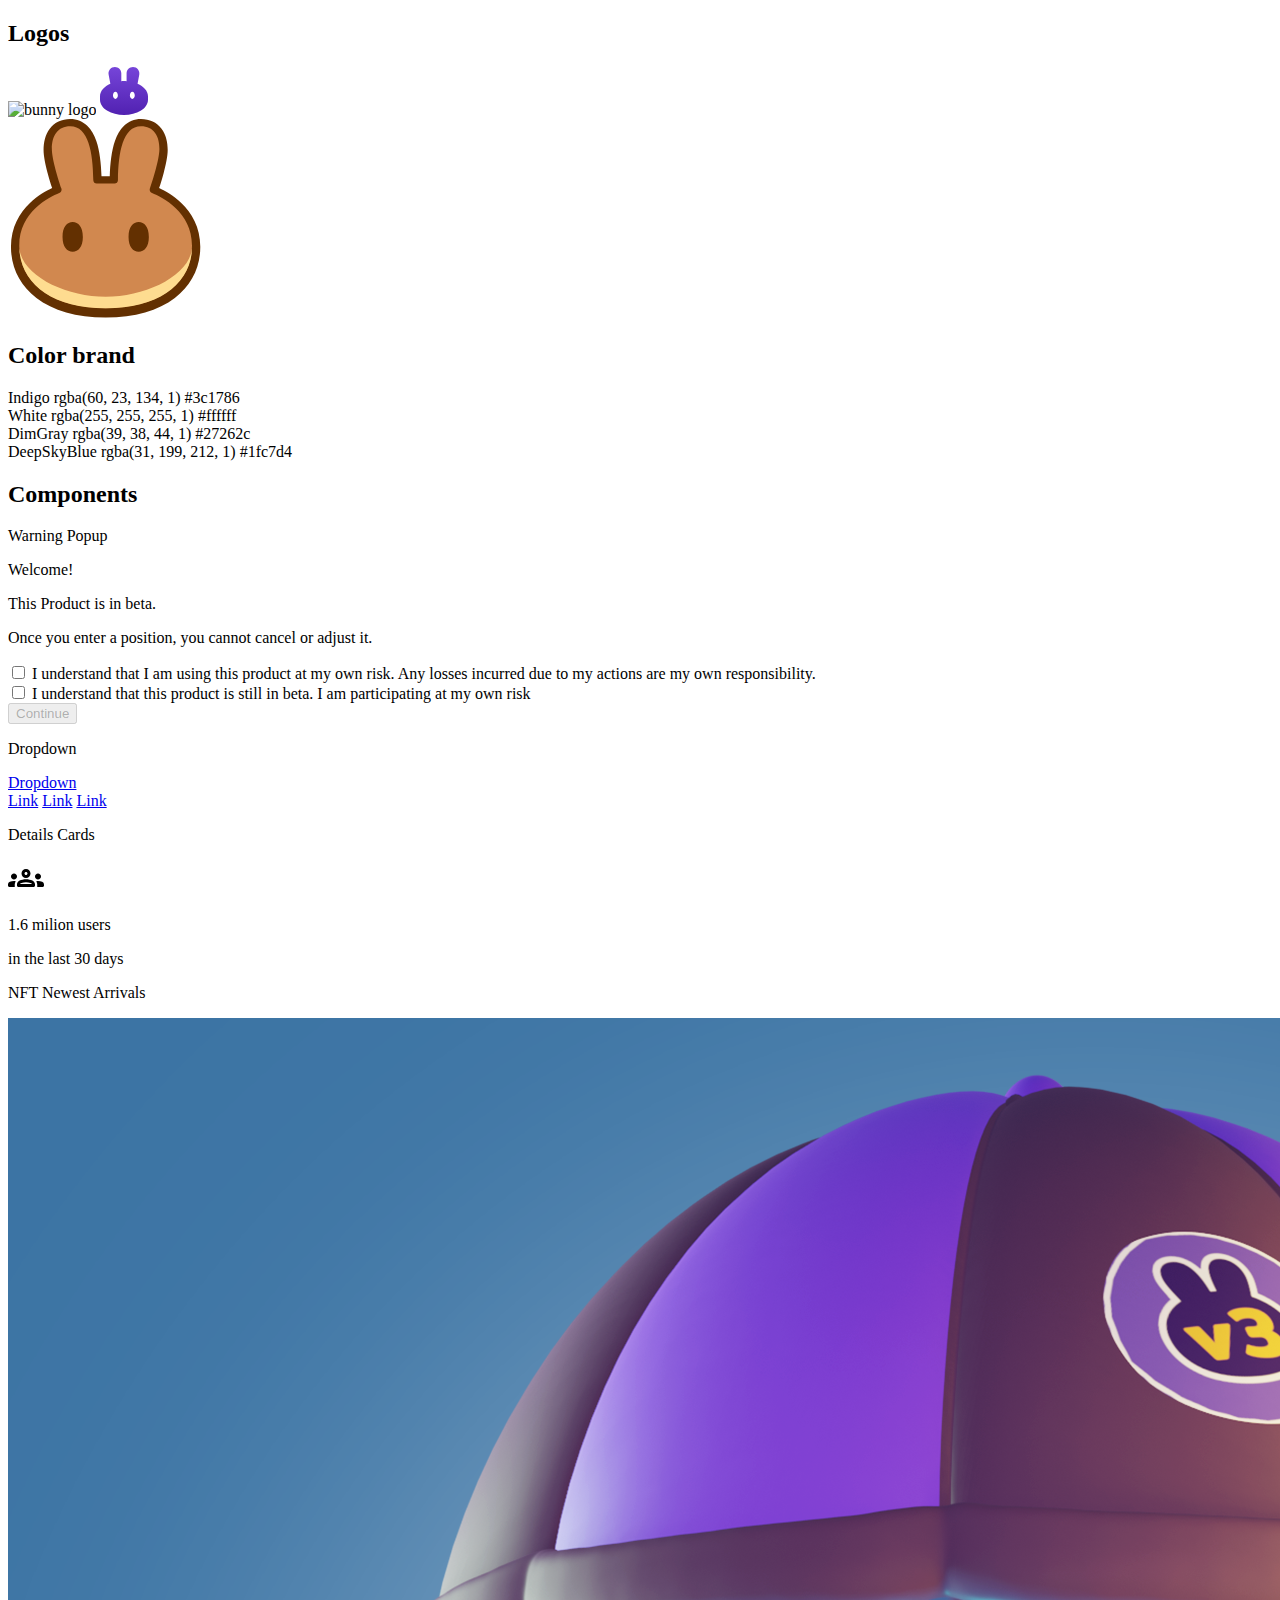
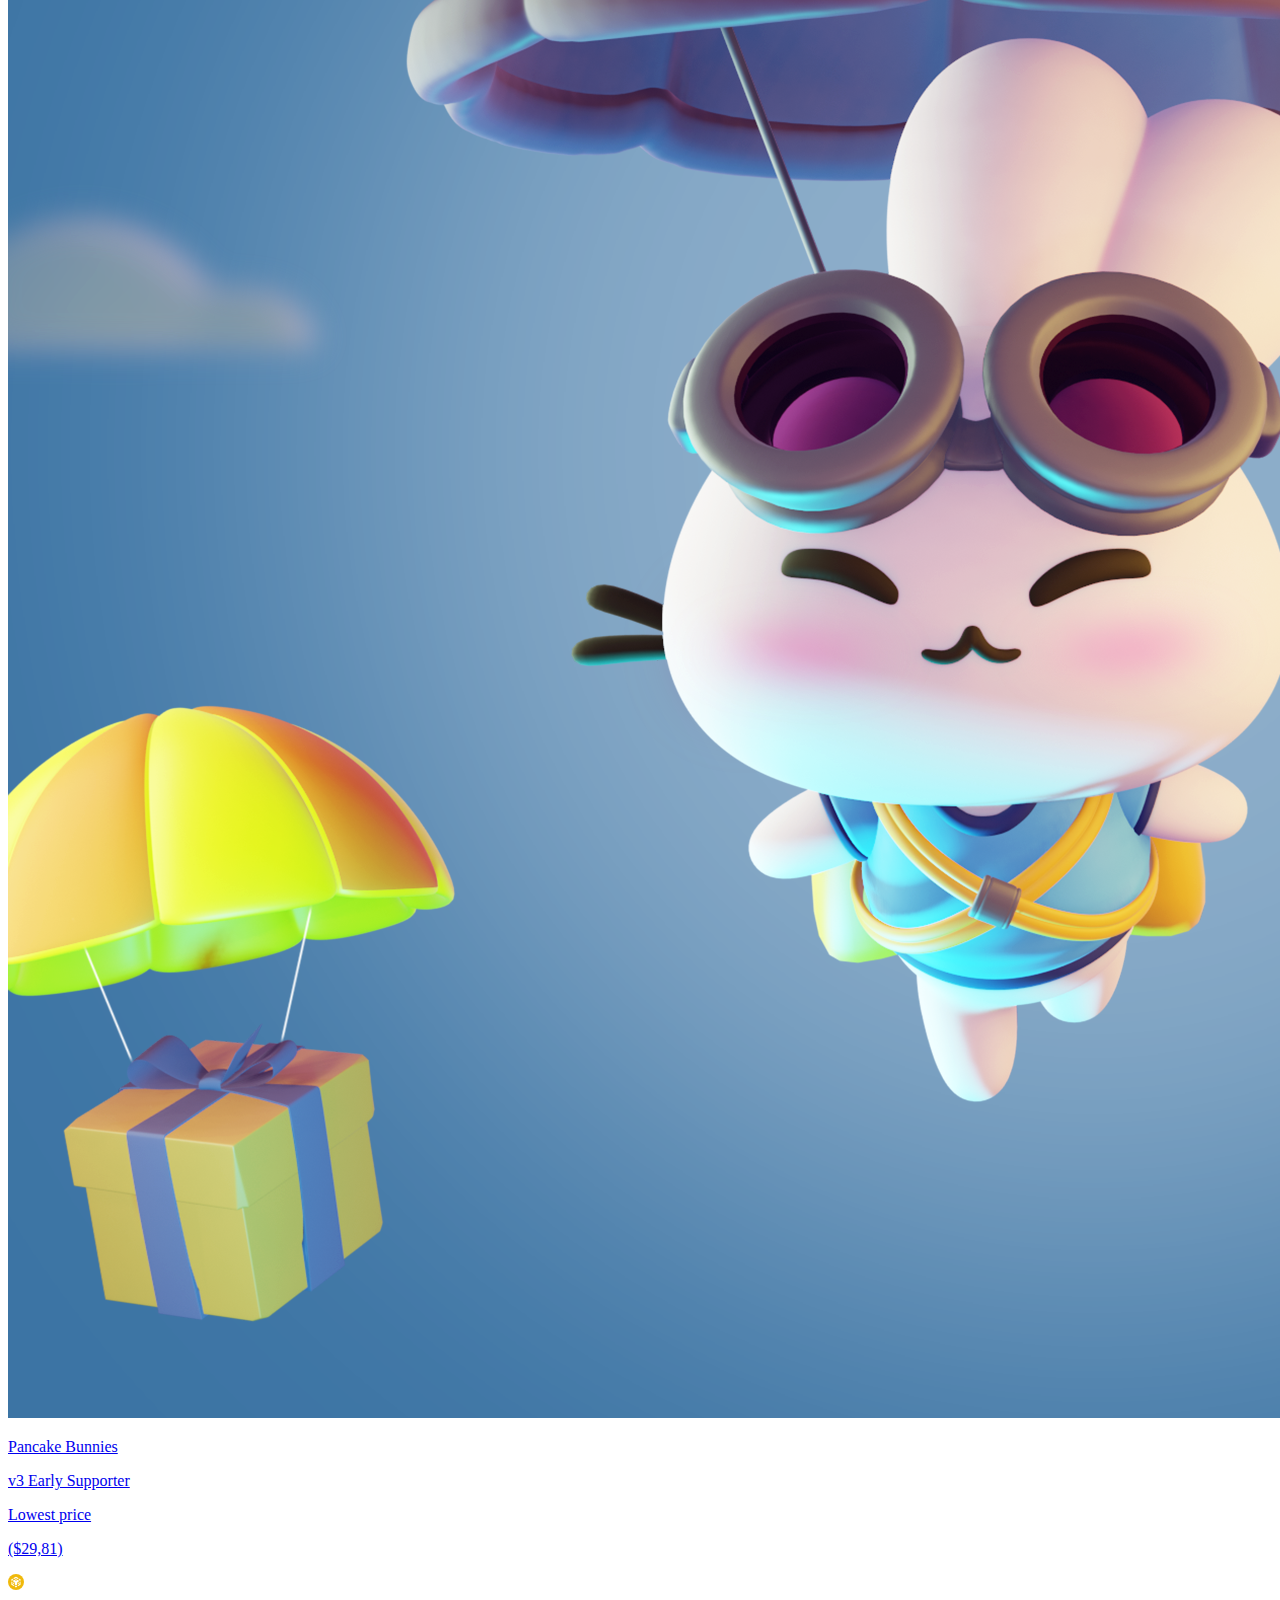
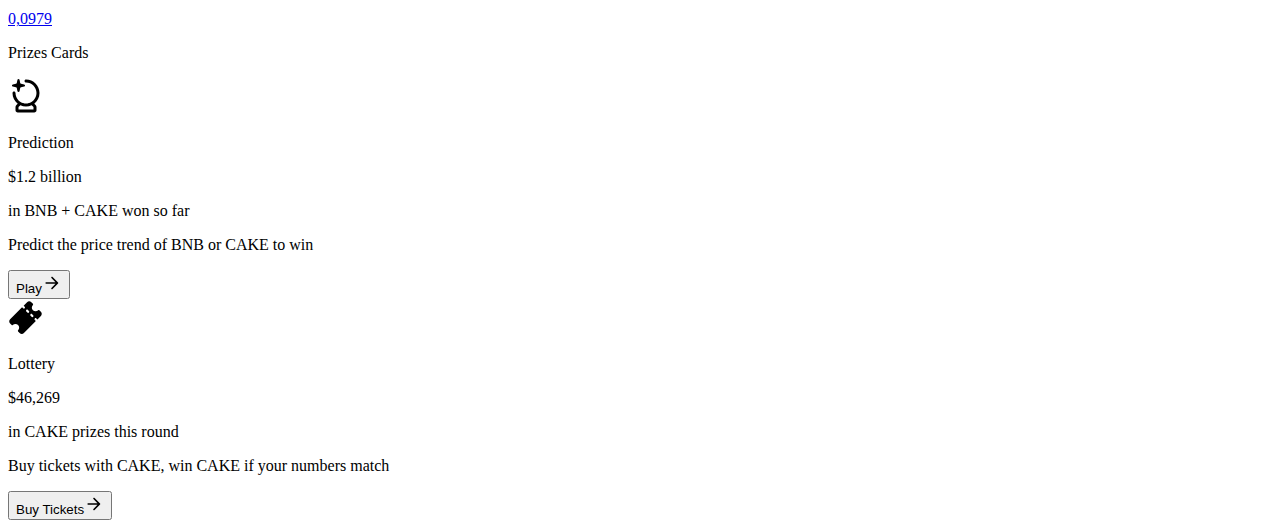
==== designsystem/index.html @ 4e707ce5 "add/feature/sectionlogosectionbrandcolor" ====
<!DOCTYPE html>
<html lang="en">
  <head>
    <meta charset="UTF-8" />
    <meta http-equiv="X-UA-Compatible" content="IE=edge" />
    <meta name="viewport" content="width=device-width, initial-scale=1.0" />
    <title>PancakeSwap | Design System</title>
    <link rel="stylesheet" href="../css/index.css" />
  </head>
  <body>
    <div class="logo">
      <div class="logo__content">
        <div class="logo__text">
          <h2>Logos</h2>
        </div>
        <div class="logo__svg">
          <div class="logo__svg-content">
            <span class="logo__svg-content--main">
              <img src="../assets/logos/bunny-logo-hd.png" alt="bunny logo">
              <svg
                viewBox="0 0 48 48"
                height="48px"
                width="48px"
                color="text"
                xmlns="http://www.w3.org/2000/svg"
                class="sc-231a1e38-0 jwIceD"
              >
                <path
                  fill-rule="evenodd"
                  clip-rule="evenodd"
                  d="M14.9024 0C10.8947 0 7.87179 3.60289 8.60749 7.50271L10.3484 16.7306C4.45101 19.3061 0 23.7533 0 29.3333V32.7273C0 37.3405 3.08306 41.2029 7.39317 43.8102C11.7369 46.4379 17.6132 48 24 48C30.3868 48 36.2631 46.4379 40.6068 43.8102C44.9169 41.2029 48 37.3405 48 32.7273V29.3333C48 23.7236 43.5028 19.2593 37.5552 16.6889L39.2882 7.50271C40.0239 3.6029 37.001 0 32.9933 0C29.4567 0 26.5896 2.83809 26.5896 6.33904V14.147C25.7386 14.0899 24.8746 14.0606 24 14.0606C23.0897 14.0606 22.1908 14.0923 21.3061 14.1541V6.33904C21.3061 2.83809 18.4391 0 14.9024 0ZM17.8776 28.3637C17.8776 30.372 16.7811 32 15.4286 32C14.0761 32 12.9796 30.372 12.9796 28.3637C12.9796 26.3554 14.0761 24.7273 15.4286 24.7273C16.7811 24.7273 17.8776 26.3554 17.8776 28.3637ZM34.7757 28.3637C34.7757 30.372 33.6792 32 32.3267 32C30.9742 32 29.8777 30.372 29.8777 28.3637C29.8777 26.3554 30.9742 24.7273 32.3267 24.7273C33.6792 24.7273 34.7757 26.3554 34.7757 28.3637Z"
                  fill="url(#paint0_linear)"
                ></path>
                <defs>
                  <linearGradient
                    id="paint0_linear"
                    x1="24"
                    y1="0"
                    x2="24"
                    y2="48"
                    gradientUnits="userSpaceOnUse"
                  >
                    <stop stop-color="#7645D9"></stop>
                    <stop offset="1" stop-color="#5121B1"></stop>
                  </linearGradient>
                </defs>
              </svg>
              <svg
                xmlns:xlink="http://www.w3.org/1999/xlink"
                viewBox="0 0 1281 199"
                class="sc-231a1e38-0 dPwWVs desktop-icon"
                color="text"
                width="1281"
                xmlns="http://www.w3.org/2000/svg"
                height="199"
              >
                <path
                  fill="#FFFFFF"
                  d="M247.013 153.096c-2.979 0-5.085-.617-6.318-1.849-1.13-1.233-1.695-3.185-1.695-5.856v-89.22c0-2.672.616-4.624 1.849-5.856 1.233-1.336 3.287-2.004 6.164-2.004h37.753c14.382 0 24.963 3.031 31.744 9.092 6.78 6.061 10.17 15.101 10.17 27.12 0 11.917-3.39 20.906-10.17 26.967-6.678 5.959-17.259 8.938-31.744 8.938h-14.639v24.963c0 2.671-.616 4.623-1.849 5.856-1.233 1.232-3.339 1.849-6.318 1.849h-14.947zm35.288-55.012c4.212 0 7.448-1.13 9.708-3.39 2.362-2.26 3.544-5.65 3.544-10.17 0-4.623-1.182-8.065-3.544-10.325-2.26-2.26-5.496-3.39-9.708-3.39h-12.174v27.275h12.174zM363.071 155.407c-9.656 0-17.412-3.082-23.268-9.245-5.753-6.267-8.629-15.05-8.629-26.351 0-8.629 1.952-16.18 5.855-22.652 4.007-6.472 9.606-11.454 16.797-14.947 7.294-3.595 15.666-5.393 25.117-5.393 7.808 0 14.691.873 20.649 2.62 6.061 1.643 11.608 4.057 16.642 7.242v61.638c0 1.952-.359 3.236-1.079 3.852-.719.617-2.157.925-4.314.925h-15.718c-1.13 0-2.003-.154-2.619-.463-.617-.41-1.13-1.027-1.541-1.849l-2.004-4.622c-2.979 3.184-6.574 5.496-10.786 6.934-4.109 1.541-9.143 2.311-15.102 2.311zm11.558-20.957c4.006 0 7.139-.976 9.399-2.927 2.26-1.952 3.39-4.726 3.39-8.322V99.163c-1.951-.925-4.417-1.387-7.396-1.387-5.445 0-9.811 1.9-13.098 5.701-3.185 3.801-4.777 9.143-4.777 16.026 0 9.965 4.16 14.947 12.482 14.947zM437.679 153.096c-2.98 0-5.086-.617-6.318-1.849-1.233-1.233-1.849-3.185-1.849-5.856V83.907c0-1.849.308-3.082.924-3.698.719-.72 2.157-1.079 4.315-1.079h15.872c1.232 0 2.157.206 2.773.617.719.308 1.13.924 1.233 1.849l.77 4.623c2.877-2.877 6.627-5.137 11.249-6.78 4.726-1.747 9.965-2.62 15.718-2.62 8.321 0 15.05 2.363 20.186 7.088 5.137 4.623 7.705 11.506 7.705 20.649v40.835c0 2.671-.616 4.623-1.849 5.856-1.13 1.232-3.185 1.849-6.164 1.849h-14.947c-2.979 0-5.136-.617-6.472-1.849-1.233-1.233-1.849-3.185-1.849-5.856v-38.832c0-3.082-.668-5.29-2.003-6.626-1.336-1.335-3.442-2.003-6.318-2.003-3.082 0-5.548.822-7.397 2.465-1.746 1.644-2.619 3.904-2.619 6.781v38.215c0 2.671-.617 4.623-1.849 5.856-1.13 1.232-3.185 1.849-6.164 1.849h-14.947zM564.725 155.407c-14.382 0-25.477-3.339-33.285-10.016-7.807-6.677-11.711-16.385-11.711-29.124 0-7.807 1.798-14.69 5.393-20.648 3.596-5.959 8.784-10.582 15.564-13.869 6.883-3.287 14.999-4.931 24.347-4.931 7.088 0 13.047.668 17.875 2.003 4.931 1.336 9.297 3.39 13.098 6.164 1.13.72 1.695 1.644 1.695 2.774 0 .822-.411 1.9-1.233 3.236l-6.318 10.94c-.719 1.439-1.592 2.158-2.619 2.158-.617 0-1.593-.411-2.928-1.233-2.774-1.746-5.393-3.03-7.859-3.852-2.363-.822-5.342-1.233-8.937-1.233-5.137 0-9.297 1.644-12.482 4.931-3.082 3.287-4.623 7.807-4.623 13.56 0 5.856 1.592 10.376 4.777 13.56 3.185 3.082 7.551 4.623 13.098 4.623 3.287 0 6.267-.462 8.938-1.387 2.671-.924 5.393-2.208 8.167-3.852 1.438-.822 2.465-1.233 3.082-1.233.924 0 1.746.719 2.465 2.158l6.934 11.865c.514 1.027.771 1.849.771 2.465 0 .925-.617 1.798-1.849 2.62-4.315 2.774-9.041 4.828-14.177 6.164-5.034 1.438-11.095 2.157-18.183 2.157zM638.004 155.407c-9.657 0-17.413-3.082-23.268-9.245-5.753-6.267-8.63-15.05-8.63-26.351 0-8.629 1.952-16.18 5.856-22.652 4.006-6.472 9.605-11.454 16.796-14.947 7.294-3.595 15.667-5.393 25.118-5.393 7.807 0 14.69.873 20.648 2.62 6.061 1.643 11.609 4.057 16.643 7.242v61.638c0 1.952-.36 3.236-1.079 3.852-.719.617-2.157.925-4.315.925h-15.717c-1.13 0-2.004-.154-2.62-.463-.616-.41-1.13-1.027-1.541-1.849l-2.003-4.622c-2.979 3.184-6.575 5.496-10.787 6.934-4.109 1.541-9.143 2.311-15.101 2.311zm11.557-20.957c4.007 0 7.14-.976 9.4-2.927 2.26-1.952 3.39-4.726 3.39-8.322V99.163c-1.952-.925-4.417-1.387-7.397-1.387-5.444 0-9.81 1.9-13.098 5.701-3.184 3.801-4.777 9.143-4.777 16.026 0 9.965 4.161 14.947 12.482 14.947zM787.963 147.24c.719.822 1.079 1.747 1.079 2.774 0 .924-.308 1.695-.925 2.311-.616.514-1.438.771-2.465.771h-23.885c-1.438 0-2.517-.103-3.236-.308-.616-.309-1.284-.874-2.003-1.695l-20.957-28.508v22.806c0 2.671-.616 4.623-1.849 5.856-1.233 1.232-3.339 1.849-6.318 1.849h-14.947c-2.979 0-5.085-.617-6.318-1.849-1.13-1.233-1.695-3.185-1.695-5.856v-89.22c0-2.672.616-4.624 1.849-5.856 1.233-1.336 3.288-2.004 6.164-2.004h14.947c2.979 0 5.085.668 6.318 2.004 1.233 1.232 1.849 3.184 1.849 5.855v51.622l20.341-26.504c.616-.822 1.284-1.387 2.003-1.695.719-.309 1.798-.463 3.236-.463h23.885c1.027 0 1.797.309 2.311.925.616.514.925 1.233.925 2.157 0 1.028-.36 1.952-1.079 2.774l-26.35 30.203 27.12 32.051zM837.998 155.407c-8.629 0-16.334-1.438-23.114-4.314-6.677-2.877-11.968-7.192-15.872-12.944-3.903-5.753-5.855-12.79-5.855-21.111 0-13.047 3.698-23.012 11.095-29.895 7.396-6.883 18.029-10.324 31.897-10.324 13.561 0 23.834 3.39 30.819 10.17 7.089 6.678 10.633 15.975 10.633 27.891 0 5.137-2.26 7.705-6.78 7.705h-48.386c0 4.417 1.643 7.808 4.931 10.17 3.39 2.363 8.475 3.544 15.255 3.544 4.212 0 7.705-.359 10.479-1.078 2.876-.822 5.753-2.003 8.629-3.544 1.233-.514 2.055-.771 2.465-.771.925 0 1.695.617 2.312 1.849l5.239 9.862c.514 1.028.771 1.798.771 2.312 0 .924-.617 1.798-1.85 2.619-4.211 2.774-8.988 4.777-14.33 6.01-5.342 1.233-11.455 1.849-18.338 1.849zm11.866-48.077c0-3.904-1.13-6.935-3.39-9.092-2.26-2.157-5.651-3.236-10.171-3.236s-7.961 1.13-10.324 3.39c-2.363 2.158-3.544 5.137-3.544 8.938h27.429zM930.417 155.407c-8.63 0-16.797-.873-24.501-2.619-7.705-1.85-13.92-4.418-18.646-7.705-1.746-1.13-2.619-2.312-2.619-3.544 0-.822.308-1.695.924-2.62l7.551-12.019c.822-1.233 1.643-1.849 2.465-1.849.514 0 1.387.359 2.62 1.078 3.801 2.158 8.115 3.904 12.944 5.239 4.828 1.336 9.605 2.004 14.331 2.004 4.828 0 8.372-.719 10.632-2.158 2.363-1.438 3.544-3.749 3.544-6.934 0-3.082-1.284-5.496-3.852-7.242-2.466-1.747-7.14-3.955-14.023-6.626-10.375-3.904-18.491-8.27-24.347-13.099-5.753-4.93-8.629-11.608-8.629-20.032 0-10.17 3.647-17.926 10.941-23.268C907.046 48.67 916.753 46 928.876 46c8.423 0 15.615.77 21.573 2.311 6.061 1.439 11.197 3.699 15.409 6.78 1.747 1.336 2.62 2.569 2.62 3.699 0 .719-.308 1.54-.925 2.465l-7.55 12.02c-.925 1.232-1.747 1.849-2.466 1.849-.513 0-1.387-.36-2.619-1.079-5.959-3.904-13.047-5.855-21.265-5.855-4.418 0-7.808.719-10.171 2.157-2.362 1.438-3.544 3.801-3.544 7.088 0 2.26.617 4.11 1.849 5.548 1.233 1.438 2.877 2.722 4.931 3.852 2.158 1.027 5.445 2.363 9.862 4.007l2.928 1.078c7.602 2.98 13.561 5.856 17.875 8.63 4.418 2.67 7.756 6.009 10.016 10.016 2.26 3.903 3.39 8.834 3.39 14.793 0 9.143-3.441 16.437-10.324 21.881-6.78 5.445-16.796 8.167-30.048 8.167zM1003.53 153.096c-1.54 0-2.72-.257-3.544-.771-.822-.513-1.439-1.541-1.85-3.082l-19.878-66.569c-.205-.616-.308-1.078-.308-1.386 0-1.438 1.027-2.158 3.082-2.158h20.338c1.34 0 2.31.257 2.93.77.62.412 1.03 1.13 1.23 2.158l8.32 34.98 10.48-28.2c.52-1.232 1.03-2.054 1.54-2.465.62-.514 1.65-.77 3.09-.77h9.7c1.44 0 2.42.256 2.93.77.62.41 1.18 1.233 1.7 2.465l10.32 28.2 8.48-34.98c.3-1.027.71-1.746 1.23-2.157.51-.514 1.44-.77 2.77-.77h20.5c2.05 0 3.08.719 3.08 2.157 0 .308-.1.77-.31 1.386l-20.03 66.569c-.41 1.541-1.03 2.569-1.85 3.082-.72.514-1.85.771-3.39.771h-15.1c-1.44 0-2.52-.257-3.24-.771-.72-.616-1.33-1.643-1.85-3.082l-10.17-27.891-10.17 27.891c-.41 1.439-1.03 2.466-1.85 3.082-.72.514-1.79.771-3.23.771h-14.95zM1128.73 155.407c-9.66 0-17.41-3.082-23.27-9.245-5.75-6.267-8.63-15.05-8.63-26.351 0-8.629 1.95-16.18 5.86-22.652 4-6.472 9.6-11.454 16.79-14.947 7.3-3.595 15.67-5.393 25.12-5.393 7.81 0 14.69.873 20.65 2.62 6.06 1.643 11.61 4.057 16.64 7.242v61.638c0 1.952-.36 3.236-1.08 3.852-.72.617-2.15.925-4.31.925h-15.72c-1.13 0-2-.154-2.62-.463-.62-.41-1.13-1.027-1.54-1.849l-2-4.622c-2.98 3.184-6.58 5.496-10.79 6.934-4.11 1.541-9.14 2.311-15.1 2.311zm11.56-20.957c4 0 7.14-.976 9.4-2.927 2.26-1.952 3.39-4.726 3.39-8.322V99.163c-1.96-.925-4.42-1.387-7.4-1.387-5.45 0-9.81 1.9-13.1 5.701-3.18 3.801-4.78 9.143-4.78 16.026 0 9.965 4.17 14.947 12.49 14.947zM1203.18 184.223c-2.98 0-5.08-.616-6.32-1.849-1.13-1.233-1.69-3.185-1.69-5.856V88.222c4.62-3.287 10.43-6.01 17.41-8.167 6.99-2.157 14.28-3.236 21.88-3.236 31.03 0 46.54 13.15 46.54 39.448 0 11.917-3.29 21.419-9.86 28.508-6.58 7.088-15.87 10.632-27.89 10.632-3.39 0-6.68-.411-9.87-1.233-3.08-.821-5.65-1.951-7.7-3.39v25.734c0 2.671-.62 4.623-1.85 5.856-1.23 1.233-3.34 1.849-6.32 1.849h-14.33zm33.44-49.619c4.42 0 7.71-1.643 9.86-4.931 2.26-3.39 3.39-7.91 3.39-13.56 0-6.677-1.33-11.352-4-14.023-2.57-2.773-6.58-4.16-12.02-4.16-3.5 0-6.27.462-8.32 1.387v24.501c0 3.493.97 6.164 2.92 8.013 1.96 1.849 4.68 2.773 8.17 2.773z"
                ></path>
                <path
                  fill-rule="evenodd"
                  clip-rule="evenodd"
                  d="M97.556 198.607c-29.192-.022-52.708-7.027-69.138-19.609-16.627-12.733-25.448-30.803-25.448-51.25 0-19.701 8.801-33.907 18.76-43.51 7.805-7.525 16.417-12.344 22.414-15.117-1.356-4.162-3.048-9.61-4.562-15.238-2.025-7.53-4.012-16.366-4.012-22.84 0-7.663 1.67-15.36 6.175-21.34C46.505 3.385 53.671 0 62.291 0c6.737 0 12.457 2.499 16.934 6.81 4.28 4.12 7.13 9.593 9.097 15.298 3.456 10.024 4.802 22.618 5.179 35.187h8.257c.378-12.569 1.723-25.163 5.18-35.187 1.967-5.705 4.815-11.177 9.096-15.298C120.512 2.5 126.231 0 132.968 0c8.621 0 15.786 3.385 20.546 9.703 4.505 5.98 6.176 13.677 6.176 21.34 0 6.474-1.988 15.31-4.013 22.84-1.514 5.628-3.206 11.076-4.562 15.238 5.997 2.773 14.61 7.592 22.414 15.118 9.959 9.602 18.76 23.808 18.76 43.509 0 20.447-8.82 38.517-25.448 51.25-16.43 12.582-39.946 19.587-69.138 19.609h-.147z"
                  fill="#633001"
                ></path>
                <path
                  d="M62.29 7.288c-12.625 0-18.437 9.516-18.437 22.675 0 10.46 6.753 31.408 9.523 39.563.624 1.835-.356 3.844-2.142 4.555-10.119 4.031-39.981 18.789-39.981 52.588 0 35.603 30.347 62.448 86.31 62.491l.066-.001.067.001c55.962-.043 86.309-26.888 86.309-62.491 0-33.799-29.862-48.557-39.981-52.588-1.786-.71-2.765-2.72-2.142-4.555 2.771-8.154 9.524-29.103 9.524-39.563 0-13.16-5.812-22.675-18.438-22.675-18.174 0-22.705 26.007-23.028 53.92-.021 1.863-1.513 3.375-3.357 3.375H88.676c-1.845 0-3.336-1.512-3.358-3.375-.323-27.913-4.853-53.92-23.028-53.92z"
                  fill="#D1884F"
                ></path>
                <path
                  d="M97.696 177.755c-41.118 0-86.372-22.235-86.443-51.018v.134c0 35.632 30.395 62.491 86.443 62.491s86.443-26.859 86.443-62.491v-.134c-.071 28.783-45.325 51.018-86.443 51.018z"
                  fill="#FEDC90"
                ></path>
                <path
                  class="eye"
                  d="M74.85 117.896c0 9.718-4.546 14.779-10.154 14.779s-10.154-5.061-10.154-14.779 4.546-14.779 10.154-14.779 10.154 5.061 10.154 14.779zM140.851 117.896c0 9.718-4.546 14.779-10.154 14.779s-10.154-5.061-10.154-14.779 4.546-14.779 10.154-14.779 10.154 5.061 10.154 14.779z"
                  fill="#633001"
                ></path>
              </svg>
            </span>
          </div>
        </div>
      </div>
    </div>
    <div class="brandColor">
      <div class="brandColor__content">
        <div class="brandColor__text">
          <h2>Color brand</h2>
        </div>
        <div class="cardGroup">
          <div class="cardGroup__card">
            <div
              class="card__description cardGroup__cardDescription hvr"
              id="color-1"
            ></div>
            <div class="card__color">
              <span>Indigo</span>
              <span>rgba(60, 23, 134, 1)</span>
              <span>#3c1786</span>
            </div>
          </div>

          <div class="cardGroup__card">
            <div
              class="card__description cardGroup__cardDescription hvr"
              id="color-2"
            ></div>
            <div class="card__color">
              <span>White</span>
              <span>rgba(255, 255, 255, 1)</span>
              <span>#ffffff</span>
            </div>
          </div>

          <div class="cardGroup__card hvr-rectangle-in">
            <div
              class="card__description cardGroup__cardDescription hvr"
              id="color-3"
            ></div>
            <div class="card__color">
              <span>DimGray</span>
              <span>rgba(39, 38, 44, 1)</span>
              <span>#27262c</span>
            </div>
          </div>

          <div class="card cardGroup__card hvr-rectangle-in">
            <div
              class="card__description cardGroup__cardDescription hvr"
              id="color-4"
            ></div>
            <div class="card__color">
              <span>DeepSkyBlue</span>
              <span>rgba(31, 199, 212, 1)</span>
              <span>#1fc7d4</span>
            </div>
          </div>
        </div>
      </div>
    </div>
    <div class="button-styles"></div>
    <div class="typography"></div>
    <div class="icons"></div>
    <div class="form-fields"></div>
    <div class="components">
      <h2>Components</h2>
      <div class="components__content">
        <div class="components__description">
          <p class="components__text">Warning Popup</p>
          <div class="popup">
            <div class="popup__header">
              <p>Welcome!</p>
            </div>
            <div class="popup__body">
              <p class="popup__text popup__text--warning">
                This Product is in beta.
              </p>
              <p class="popup__text popup__text--details">
                Once you enter a position, you cannot cancel or adjust it.
              </p>
              <form>
                <div class="popup__checkbox">
                  <input type="checkbox" class="checkbox" /><span>
                    I understand that I am using this product at my own risk.
                    Any losses incurred due to my actions are my own
                    responsibility.</span
                  >
                </div>
                <div class="popup__checkbox">
                  <input type="checkbox" class="checkbox" />
                  <span
                    >I understand that this product is still in beta. I am
                    participating at my own risk</span
                  >
                </div>
                <button type="submit" class="popup-submit" disabled>
                  Continue
                </button>
              </form>
            </div>
          </div>
        </div>
        <div class="components__description">
          <p class="components__text">Dropdown</p>
          <div class="dropdown">
            <a class="dropbtn" href="#">Dropdown</a>
            <div class="dropdown__content">
              <a href="#">Link</a>
              <a href="#">Link</a>
              <a href="#">Link</a>
            </div>
          </div>
        </div>
        <div class="components__description">
          <p class="components__text">Details Cards</p>
          <div class="card-details">
            <div class="card-details__image">
              <svg
                viewBox="0 0 24 24"
                color="secondary"
                width="36px"
                xmlns="http://www.w3.org/2000/svg"
                class="sc-231a1e38-0 gYhxLk"
              >
                <path
                  d="M4 13C5.1 13 6 12.1 6 11C6 9.9 5.1 9 4 9C2.9 9 2 9.9 2 11C2 12.1 2.9 13 4 13ZM5.13 14.1C4.76 14.04 4.39 14 4 14C3.01 14 2.07 14.21 1.22 14.58C0.48 14.9 0 15.62 0 16.43V17C0 17.5523 0.447715 18 1 18H4.5V16.39C4.5 15.56 4.73 14.78 5.13 14.1ZM20 13C21.1 13 22 12.1 22 11C22 9.9 21.1 9 20 9C18.9 9 18 9.9 18 11C18 12.1 18.9 13 20 13ZM24 16.43C24 15.62 23.52 14.9 22.78 14.58C21.93 14.21 20.99 14 20 14C19.61 14 19.24 14.04 18.87 14.1C19.27 14.78 19.5 15.56 19.5 16.39V18H23C23.5523 18 24 17.5523 24 17V16.43ZM16.24 13.65C15.07 13.13 13.63 12.75 12 12.75C10.37 12.75 8.93 13.14 7.76 13.65C6.68 14.13 6 15.21 6 16.39V17C6 17.5523 6.44772 18 7 18H17C17.5523 18 18 17.5523 18 17V16.39C18 15.21 17.32 14.13 16.24 13.65ZM8.07 16C8.16 15.77 8.2 15.61 8.98 15.31C9.95 14.93 10.97 14.75 12 14.75C13.03 14.75 14.05 14.93 15.02 15.31C15.79 15.61 15.83 15.77 15.93 16H8.07ZM12 8C12.55 8 13 8.45 13 9C13 9.55 12.55 10 12 10C11.45 10 11 9.55 11 9C11 8.45 11.45 8 12 8ZM12 6C10.34 6 9 7.34 9 9C9 10.66 10.34 12 12 12C13.66 12 15 10.66 15 9C15 7.34 13.66 6 12 6Z"
                ></path>
              </svg>
            </div>
            <div class="card-details__main">
              <p>1.6 milion <span>users</span></p>
            </div>
            <div class="card-details__footer">
              <p>in the last 30 days</p>
            </div>
          </div>
        </div>
        <div class="components__description">
          <p class="components__text">NFT Newest Arrivals</p>
          <div class="card-nft card-nft--lg">
            <a href="#">
              <div class="card-nft__image">
                <img
                  src="../assets/images/nft/newest arrivals/v3-early-supporter-1000.png"
                />
              </div>
              <div class="card-nft__name">
                <p>Pancake Bunnies</p>
                <p>v3 Early Supporter</p>
              </div>
              <div class="card-nft__price">
                <div class="card-nft__left">
                  <p>Lowest price</p>
                </div>
                <div class="card-nft__right">
                  <p>($29,81)</p>
                  <span class="card-nft__bnb-price">
                    <svg
                      viewBox="0 0 96 96"
                      width="16px"
                      color="text"
                      xmlns="http://www.w3.org/2000/svg"
                      class="sc-231a1e38-0 jLSStj"
                    >
                      <circle cx="48" cy="48" r="48" fill="#F0B90B"></circle>
                      <path
                        d="M30.9008 25.9057L47.8088 16.0637L64.7169 25.9057L58.5007 29.5416L47.8088 23.3355L37.117 29.5416L30.9008 25.9057ZM64.7169 38.3179L58.5007 34.682L47.8088 40.8881L37.117 34.682L30.9008 38.3179V45.5897L41.5926 51.7958V64.2079L47.8088 67.8438L54.0251 64.2079V51.7958L64.7169 45.5897V38.3179ZM64.7169 58.0018V50.7301L58.5007 54.366V61.6377L64.7169 58.0018ZM69.1305 60.572L58.4386 66.7781V74.0499L75.3467 64.2079V44.524L69.1305 48.1599V60.572ZM62.9143 32.1118L69.1305 35.7477V43.0195L75.3467 39.3836V32.1118L69.1305 28.4759L62.9143 32.1118ZM41.5926 69.411V76.6828L47.8088 80.3187L54.0251 76.6828V69.411L47.8088 73.0469L41.5926 69.411ZM30.9008 58.0018L37.117 61.6377V54.366L30.9008 50.7301V58.0018ZM41.5926 32.1118L47.8088 35.7477L54.0251 32.1118L47.8088 28.4759L41.5926 32.1118ZM26.4872 35.7477L32.7034 32.1118L26.4872 28.4759L20.271 32.1118V39.3836L26.4872 43.0195V35.7477ZM26.4872 48.1599L20.271 44.524V64.2079L37.1791 74.0499V66.7781L26.4872 60.572V48.1599Z"
                        fill="white"
                      ></path>
                    </svg>
                    <p>0,0979</p>
                  </span>
                </div>
              </div>
            </a>
          </div>
        </div>
        <div class="components__description">
          <p class="components__text">Prizes Cards</p>
          <div class="card-prizes-container">
            <div class="card-prizes card-prizes--orange">
              <div class="card-prizes__image">
                <svg
                  viewBox="0 0 24 24"
                  width="36px"
                  color="inverseContrast"
                  xmlns="http://www.w3.org/2000/svg"
                  class="sc-231a1e38-0 gCNFrA"
                >
                  <path
                    d="M3.18731 5.68438C2.44993 5.52604 2.44993 4.47393 3.18731 4.31559L5.3203 3.85755C5.58957 3.79973 5.79991 3.58939 5.85774 3.32012L6.31577 1.18713C6.47411 0.449748 7.52622 0.449751 7.68457 1.18713L8.1426 3.32012C8.20042 3.58939 8.41076 3.79973 8.68003 3.85755L10.813 4.31559C11.5504 4.47393 11.5504 5.52604 10.813 5.68438L8.68003 6.14241C8.41076 6.20024 8.20042 6.41058 8.1426 6.67985L7.68457 8.81284C7.52622 9.55022 6.47411 9.55022 6.31577 8.81284L5.85774 6.67985C5.79991 6.41058 5.58957 6.20024 5.3203 6.14241L3.18731 5.68438Z"
                  ></path>
                  <path
                    fill-rule="evenodd"
                    clip-rule="evenodd"
                    d="M12 2.99998C15.866 2.99998 19 6.13399 19 9.99998C19 13.866 15.866 17 12 17C8.13401 17 5 13.866 5 9.99998C5 9.4477 4.55228 8.99998 4 8.99998C3.44772 8.99998 3 9.4477 3 9.99998C3 12.8894 4.36163 15.4608 6.47822 17.1075L5.58579 18C5.21071 18.3751 5 18.8838 5 19.4142V21.5C5 22.3284 5.67157 23 6.5 23H17.5C18.3284 23 19 22.3284 19 21.5V19.4142C19 18.8838 18.7893 18.3751 18.4142 18L17.5218 17.1075C19.6384 15.4608 21 12.8894 21 9.99998C21 5.02942 16.9706 0.999985 12 0.999985C11.4477 0.999985 11 1.4477 11 1.99998C11 2.55227 11.4477 2.99998 12 2.99998ZM12 19C10.6564 19 9.38156 18.7056 8.23649 18.1777L7 19.4142L7 21H17V19.4142L15.7635 18.1777C14.6184 18.7056 13.3436 19 12 19Z"
                  ></path>
                </svg>
              </div>
              <div class="card-prizes__text">
                <p>Prediction</p>
                <p>$1.2 billion</p>
                <p>in BNB + CAKE won so far</p>
                <p>Predict the price trend of BNB or CAKE to win</p>
              </div>
              <button class="card-prizes__button">
                Play<svg
                  viewBox="0 0 24 24"
                  color="invertedContrast"
                  width="20px"
                  xmlns="http://www.w3.org/2000/svg"
                  class="sc-231a1e38-0 bmGvXN"
                >
                  <path
                    d="M5 13H16.17L11.29 17.88C10.9 18.27 10.9 18.91 11.29 19.3C11.68 19.69 12.31 19.69 12.7 19.3L19.29 12.71C19.68 12.32 19.68 11.69 19.29 11.3L12.71 4.7C12.32 4.31 11.69 4.31 11.3 4.7C10.91 5.09 10.91 5.72 11.3 6.11L16.17 11H5C4.45 11 4 11.45 4 12C4 12.55 4.45 13 5 13Z"
                  ></path>
                </svg>
              </button>
            </div>
            <div class="card-prizes card-prizes--purple">
              <div class="card-prizes__image">
                <svg
                  viewBox="0 0 24 24"
                  color="white"
                  width="36px"
                  xmlns="http://www.w3.org/2000/svg"
                  class="sc-231a1e38-0 iDcbEw"
                >
                  <path
                    fill-rule="evenodd"
                    clip-rule="evenodd"
                    d="M1.4144 13.4824L9.36944 5.52736L10.0765 6.23446C10.3694 6.52736 10.8443 6.52736 11.1372 6.23446C11.4301 5.94157 11.4301 5.4667 11.1372 5.1738L10.4301 4.4667L12.7281 2.16869C13.5092 1.38764 14.7755 1.38764 15.5565 2.16869L16.6173 3.22943C16.8125 3.42465 16.8125 3.74115 16.6173 3.93637C15.641 4.91268 15.641 6.49559 16.6173 7.4719C17.5936 8.44821 19.1765 8.44821 20.1528 7.4719C20.348 7.27669 20.6645 7.27669 20.8597 7.4719L21.9205 8.53265C22.7015 9.3137 22.7015 10.58 21.9205 11.3611L19.6224 13.6592L18.9153 12.9521C18.6224 12.6592 18.1475 12.6592 17.8546 12.9521C17.5617 13.245 17.5617 13.7198 17.8546 14.0127L18.5617 14.7198L10.6068 22.6748C9.82574 23.4558 8.55941 23.4558 7.77836 22.6748L6.7177 21.6141C6.52244 21.4189 6.52244 21.1023 6.7177 20.907C7.69401 19.9307 7.69401 18.3478 6.7177 17.3715C5.74139 16.3952 4.15848 16.3952 3.18217 17.3715C2.9869 17.5667 2.67032 17.5667 2.47506 17.3715L1.4144 16.3108C0.633351 15.5298 0.633351 14.2634 1.4144 13.4824ZM13.2584 7.29521C12.9655 7.00232 12.4907 7.00232 12.1978 7.29521C11.9049 7.5881 11.9049 8.06298 12.1978 8.35587L12.9049 9.06298C13.1978 9.35587 13.6727 9.35587 13.9655 9.06298C14.2584 8.77009 14.2584 8.29521 13.9655 8.00232L13.2584 7.29521ZM15.0262 10.1236C15.3191 9.83075 15.794 9.83074 16.0869 10.1236L16.794 10.8307C17.0869 11.1236 17.0869 11.5985 16.794 11.8914C16.5011 12.1843 16.0262 12.1843 15.7333 11.8914L15.0262 11.1843C14.7333 10.8914 14.7333 10.4165 15.0262 10.1236Z"
                  ></path>
                </svg>
              </div>
              <div class="card-prizes__text">
                <p>Lottery</p>
                <p>$46,269</p>
                <p>in CAKE prizes this round</p>
                <p>Buy tickets with CAKE, win CAKE if your numbers match</p>
              </div>
              <button class="card-prizes__button">
                Buy Tickets<svg
                  viewBox="0 0 24 24"
                  color="invertedContrast"
                  width="20px"
                  xmlns="http://www.w3.org/2000/svg"
                  class="sc-231a1e38-0 bmGvXN"
                >
                  <path
                    d="M5 13H16.17L11.29 17.88C10.9 18.27 10.9 18.91 11.29 19.3C11.68 19.69 12.31 19.69 12.7 19.3L19.29 12.71C19.68 12.32 19.68 11.69 19.29 11.3L12.71 4.7C12.32 4.31 11.69 4.31 11.3 4.7C10.91 5.09 10.91 5.72 11.3 6.11L16.17 11H5C4.45 11 4 11.45 4 12C4 12.55 4.45 13 5 13Z"
                  ></path>
                </svg>
              </button>
            </div>
          </div>
        </div>
      </div>
    </div>
  </body>
</html>
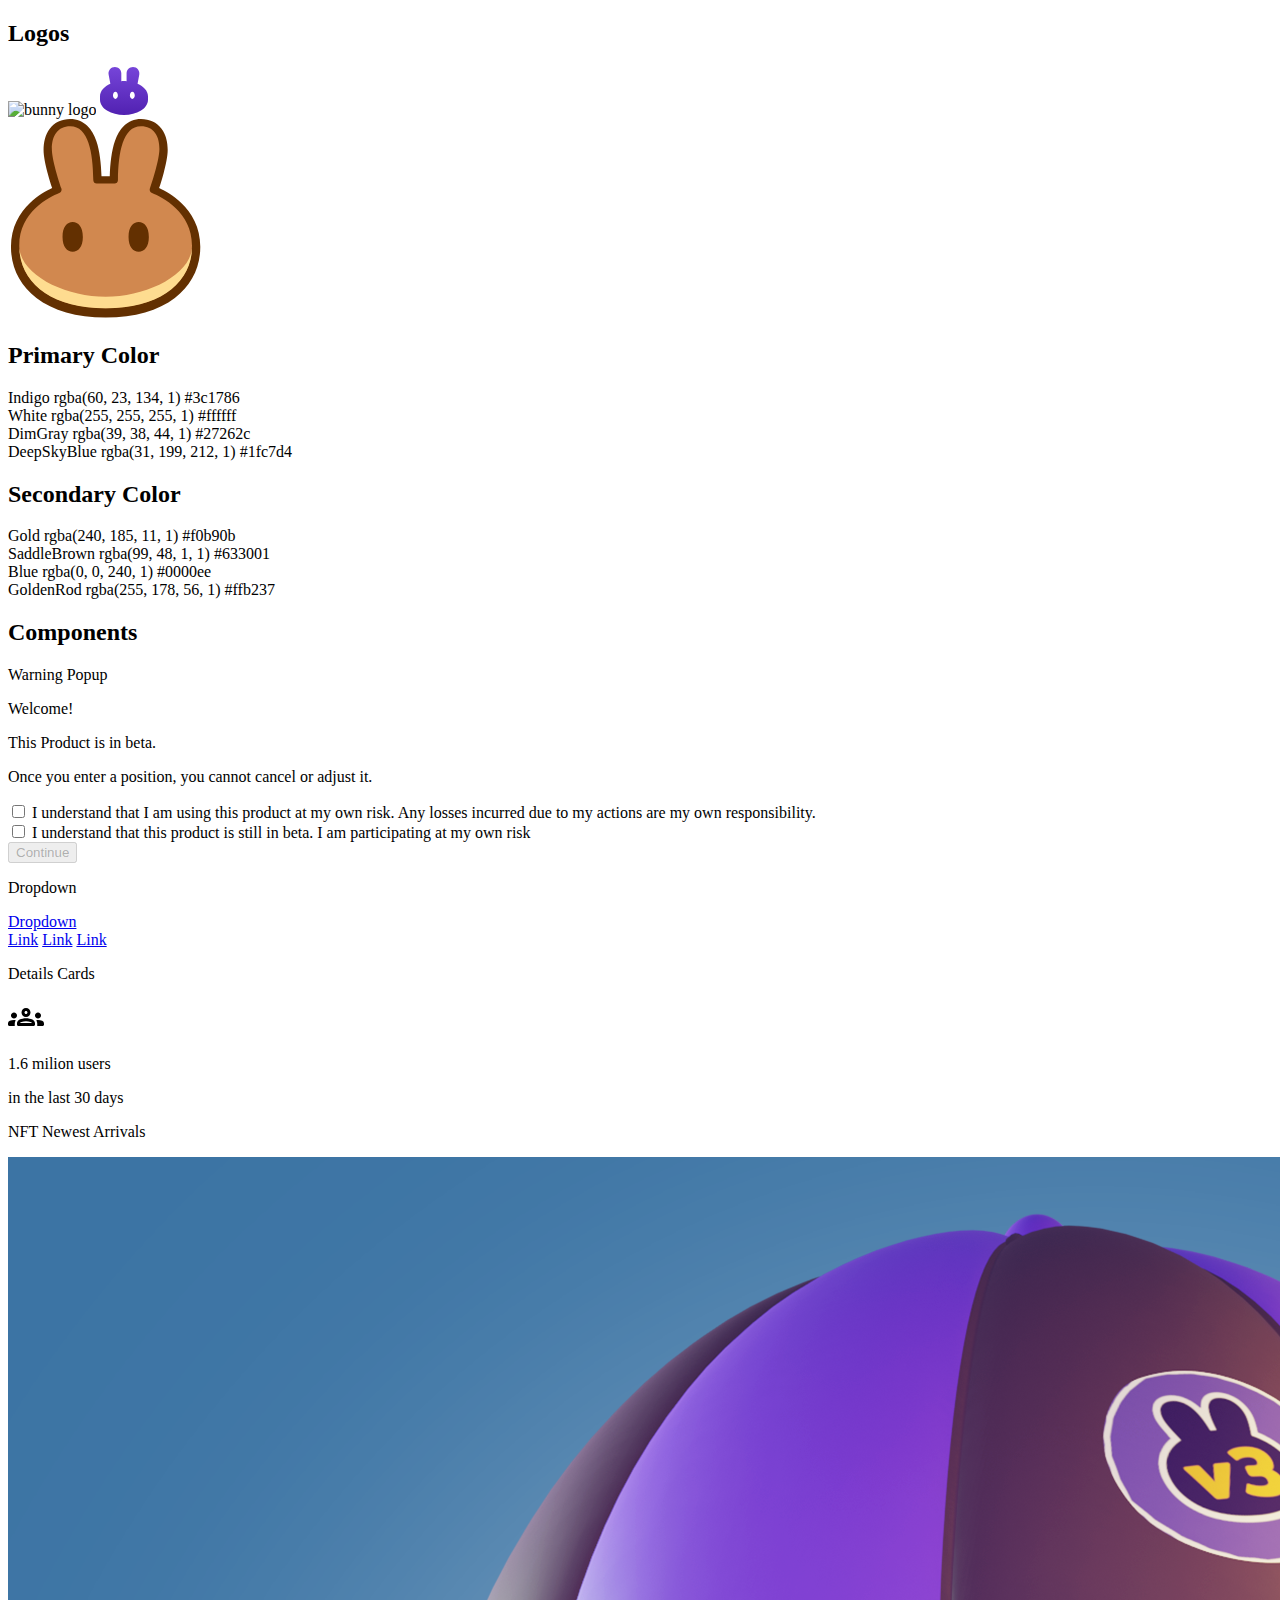
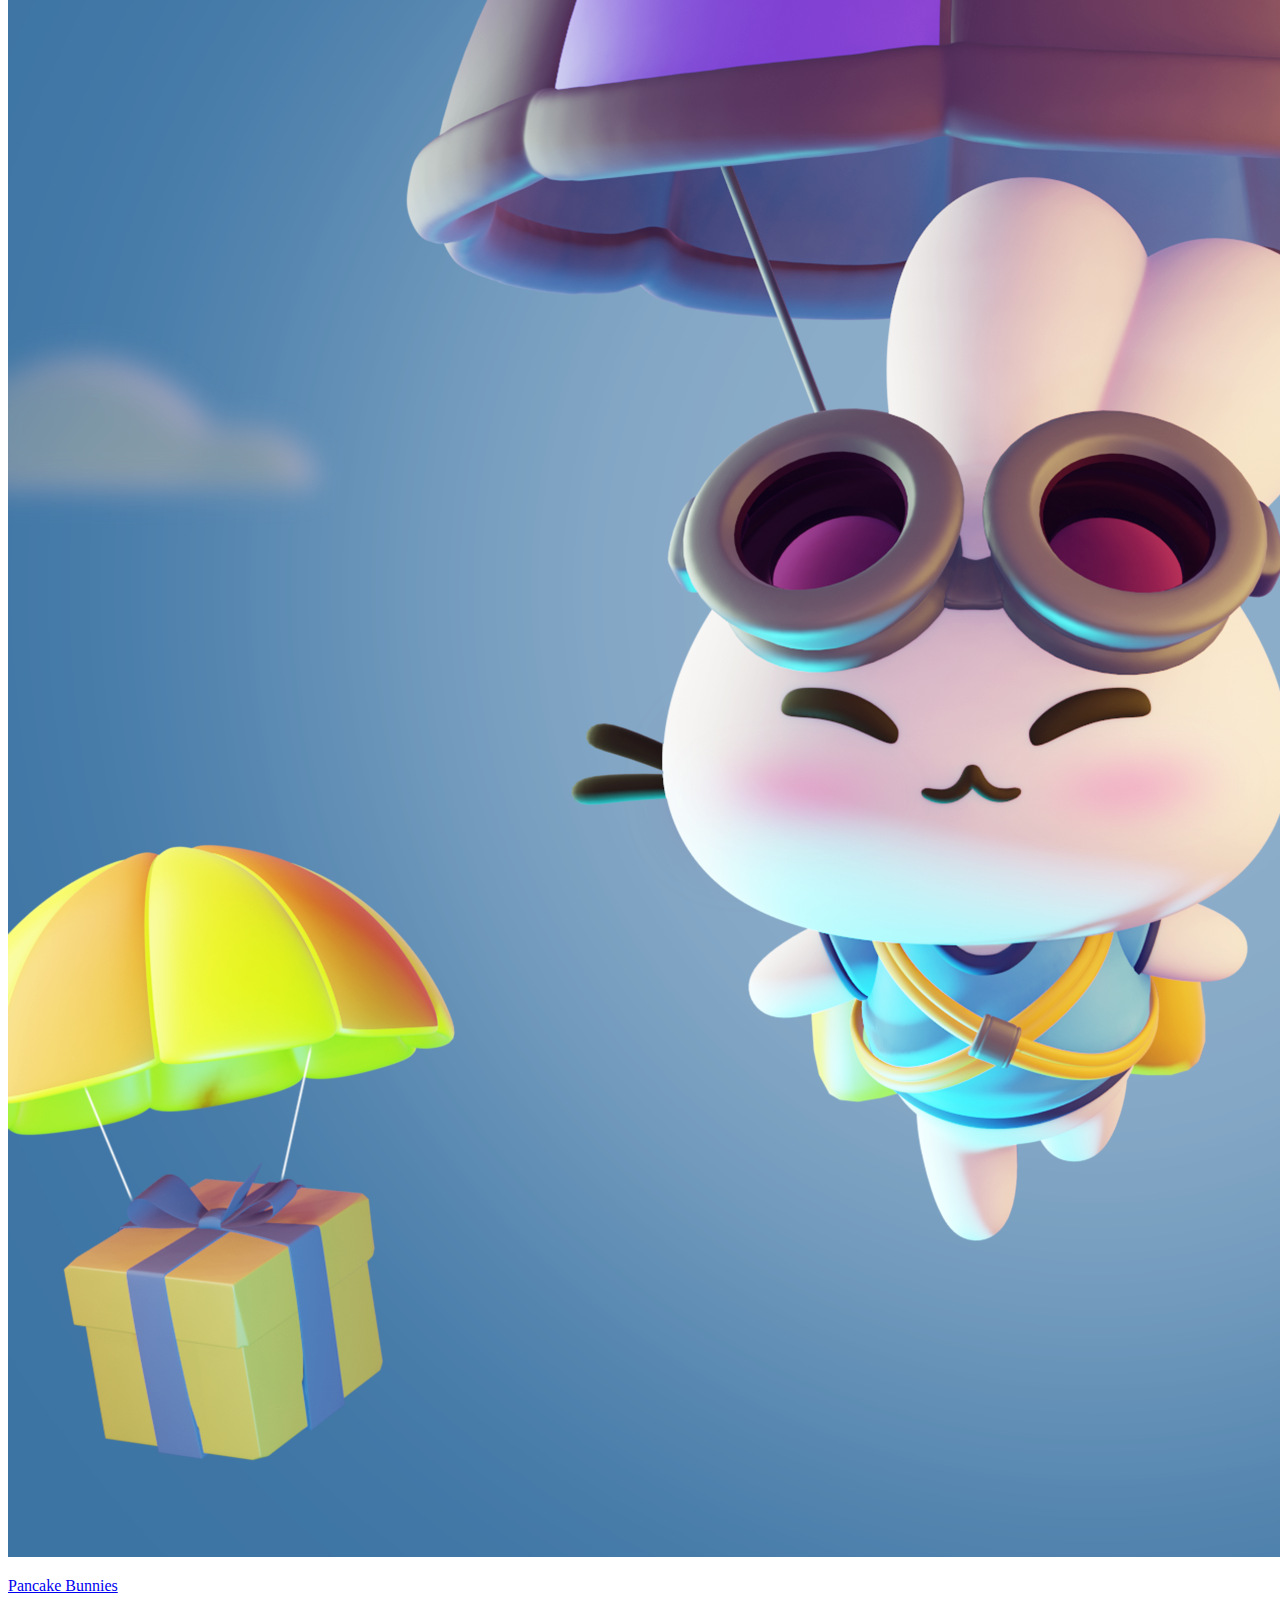
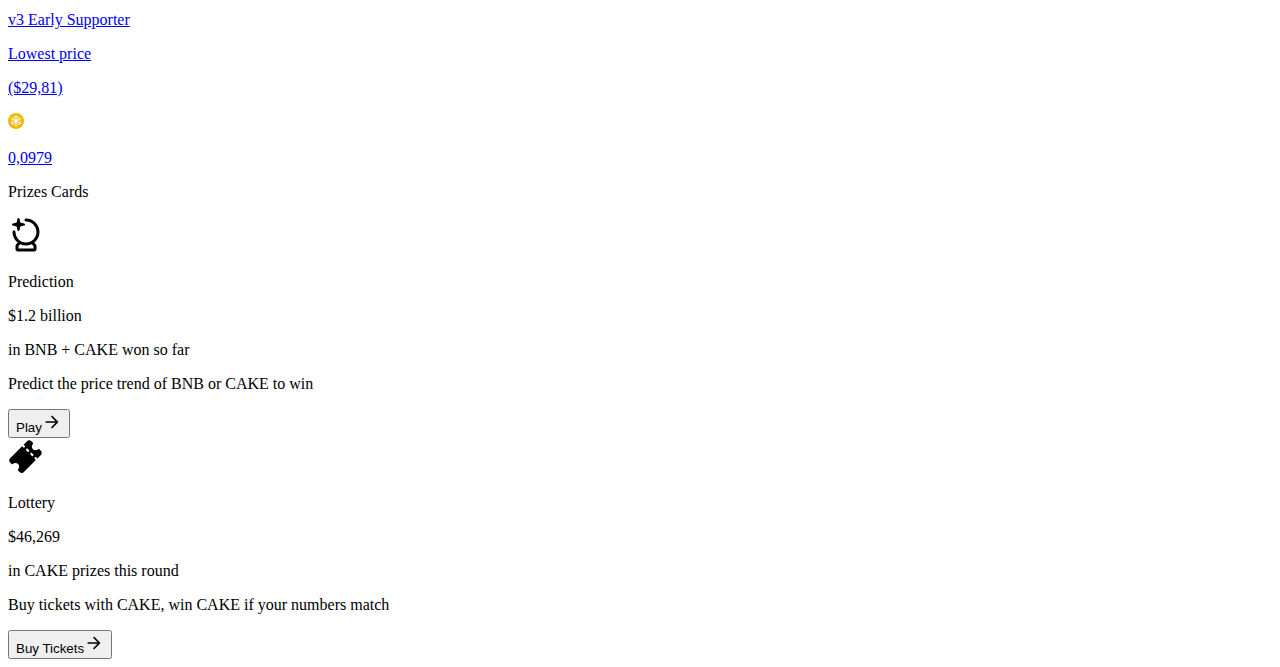
==== commit 9fe1ddf2: "hotfix/section-logo-section-brand-color" ====
--- a/designsystem/index.html
+++ b/designsystem/index.html
@@ -15,8 +15,9 @@
         </div>
         <div class="logo__svg">
           <div class="logo__svg-content">
-            <span class="logo__svg-content--main">
-              <img src="../assets/logos/bunny-logo-hd.png" alt="bunny logo">
+            <div class="logo__svg-content--main">
+
+              <img src="../assets/logos/bunny-logo-hd.png" alt="bunny logo"/>
               <svg
                 viewBox="0 0 48 48"
                 height="48px"
@@ -78,7 +79,7 @@
                   fill="#633001"
                 ></path>
               </svg>
-            </span>
+            </div>
           </div>
         </div>
       </div>
@@ -86,10 +87,10 @@
     <div class="brandColor">
       <div class="brandColor__content">
         <div class="brandColor__text">
-          <h2>Color brand</h2>
-        </div>
-        <div class="cardGroup">
-          <div class="cardGroup__card">
+          <h2>Primary Color</h2>
+        </div>
+        <div class="container">
+          <div class="cardGroup">
             <div
               class="card__description cardGroup__cardDescription hvr"
               id="color-1"
@@ -101,7 +102,7 @@
             </div>
           </div>
 
-          <div class="cardGroup__card">
+          <div class="cardGroup">
             <div
               class="card__description cardGroup__cardDescription hvr"
               id="color-2"
@@ -113,7 +114,7 @@
             </div>
           </div>
 
-          <div class="cardGroup__card hvr-rectangle-in">
+          <div class="cardGroup">
             <div
               class="card__description cardGroup__cardDescription hvr"
               id="color-3"
@@ -125,7 +126,7 @@
             </div>
           </div>
 
-          <div class="card cardGroup__card hvr-rectangle-in">
+          <div class="cardGroup">
             <div
               class="card__description cardGroup__cardDescription hvr"
               id="color-4"
@@ -134,6 +135,56 @@
               <span>DeepSkyBlue</span>
               <span>rgba(31, 199, 212, 1)</span>
               <span>#1fc7d4</span>
+            </div>
+          </div>
+        </div>
+
+        <div class="brandColor__text">
+          <h2>Secondary Color</h2>
+        </div>
+        <div class="container">
+          <div class="cardGroup">
+            <div
+              class="card__description cardGroup__cardDescription hvr"
+              id="color-5"
+            ></div>
+            <div class="card__color">
+              <span>Gold</span>
+              <span>rgba(240, 185, 11, 1)</span>
+              <span>#f0b90b</span>
+            </div>
+          </div>
+          <div class="cardGroup">
+            <div
+              class="card__description cardGroup__cardDescription hvr"
+              id="color-6"
+            ></div>
+            <div class="card__color">
+              <span>SaddleBrown</span>
+              <span>rgba(99, 48, 1, 1)</span>
+              <span>#633001</span>
+            </div>
+          </div>
+          <div class="cardGroup">
+            <div
+              class="card__description cardGroup__cardDescription hvr"
+              id="color-7"
+            ></div>
+            <div class="card__color">
+              <span>Blue</span>
+              <span>rgba(0, 0, 240, 1)</span>
+              <span>#0000ee</span>
+            </div>
+          </div>
+          <div class="cardGroup">
+            <div
+              class="card__description cardGroup__cardDescription hvr"
+              id="color-8"
+            ></div>
+            <div class="card__color">
+              <span>GoldenRod</span>
+              <span>rgba(255, 178, 56, 1)</span>
+              <span>#ffb237</span>
             </div>
           </div>
         </div>
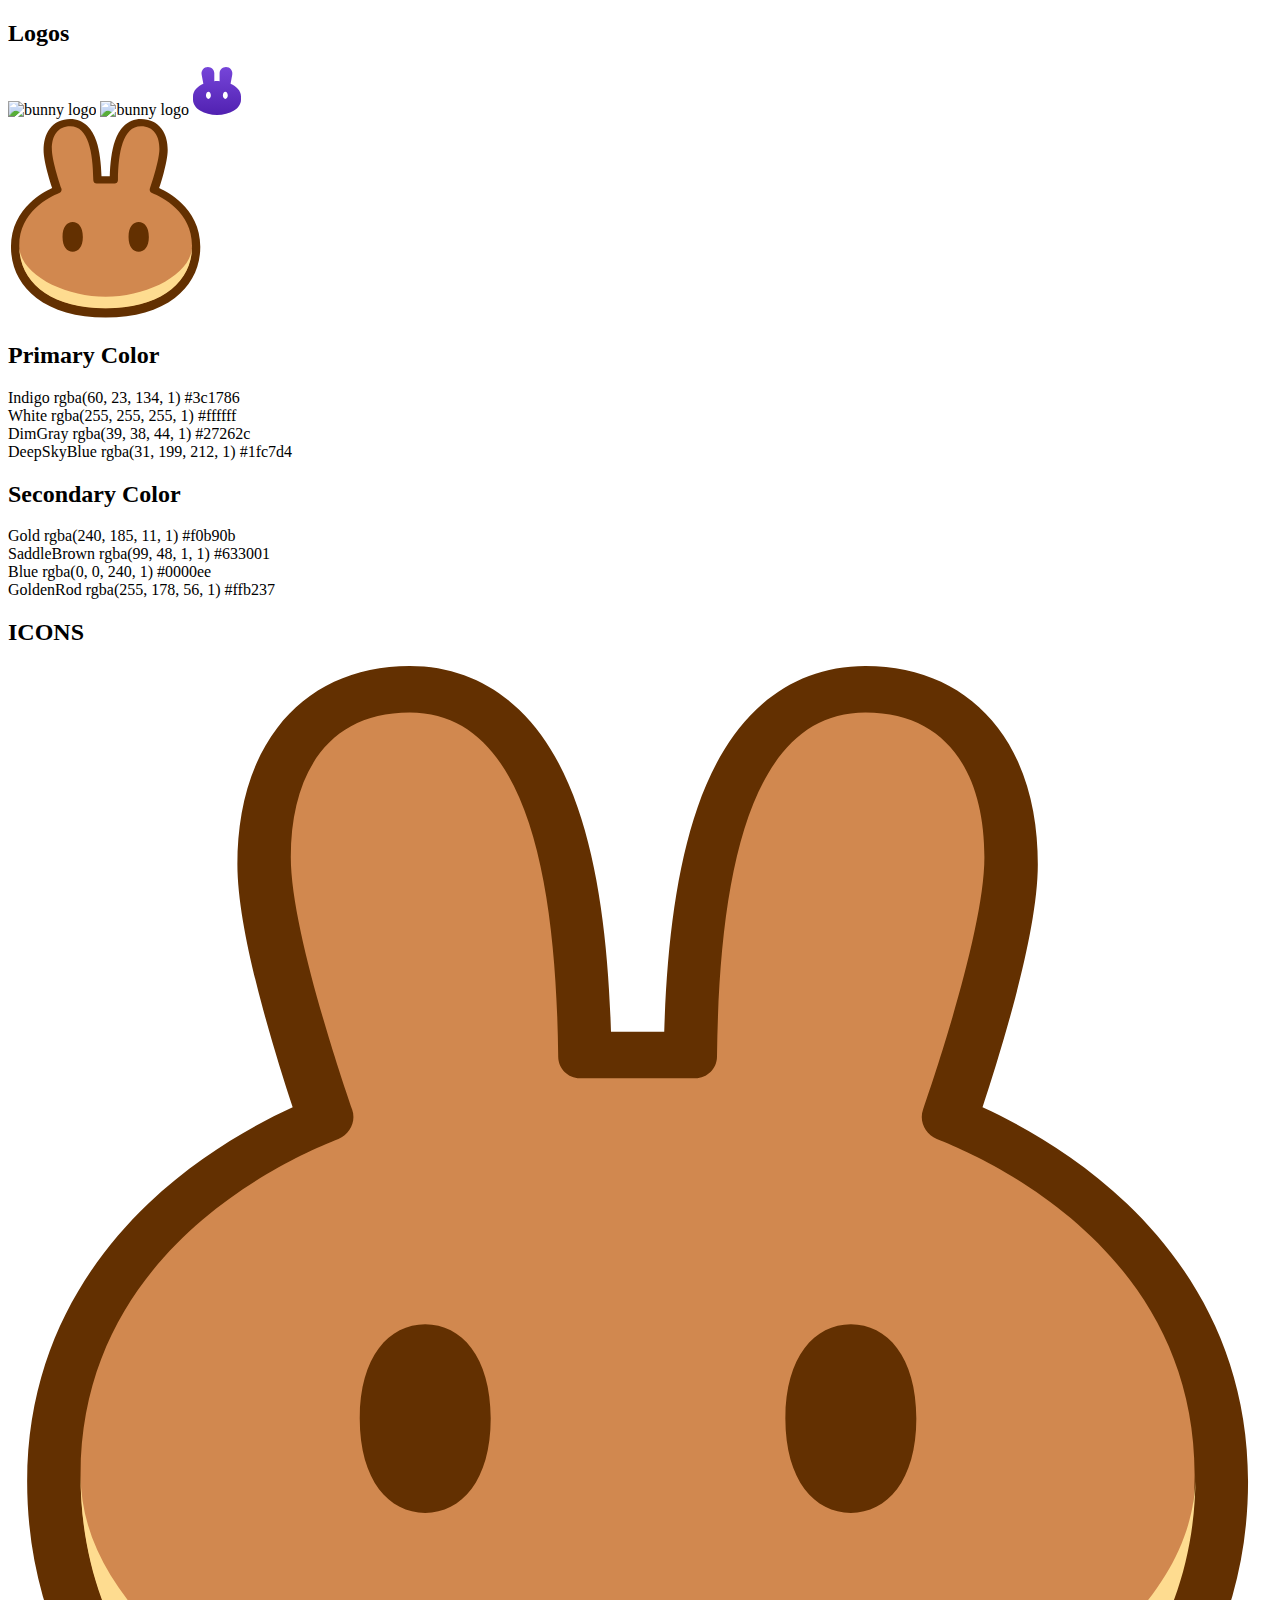
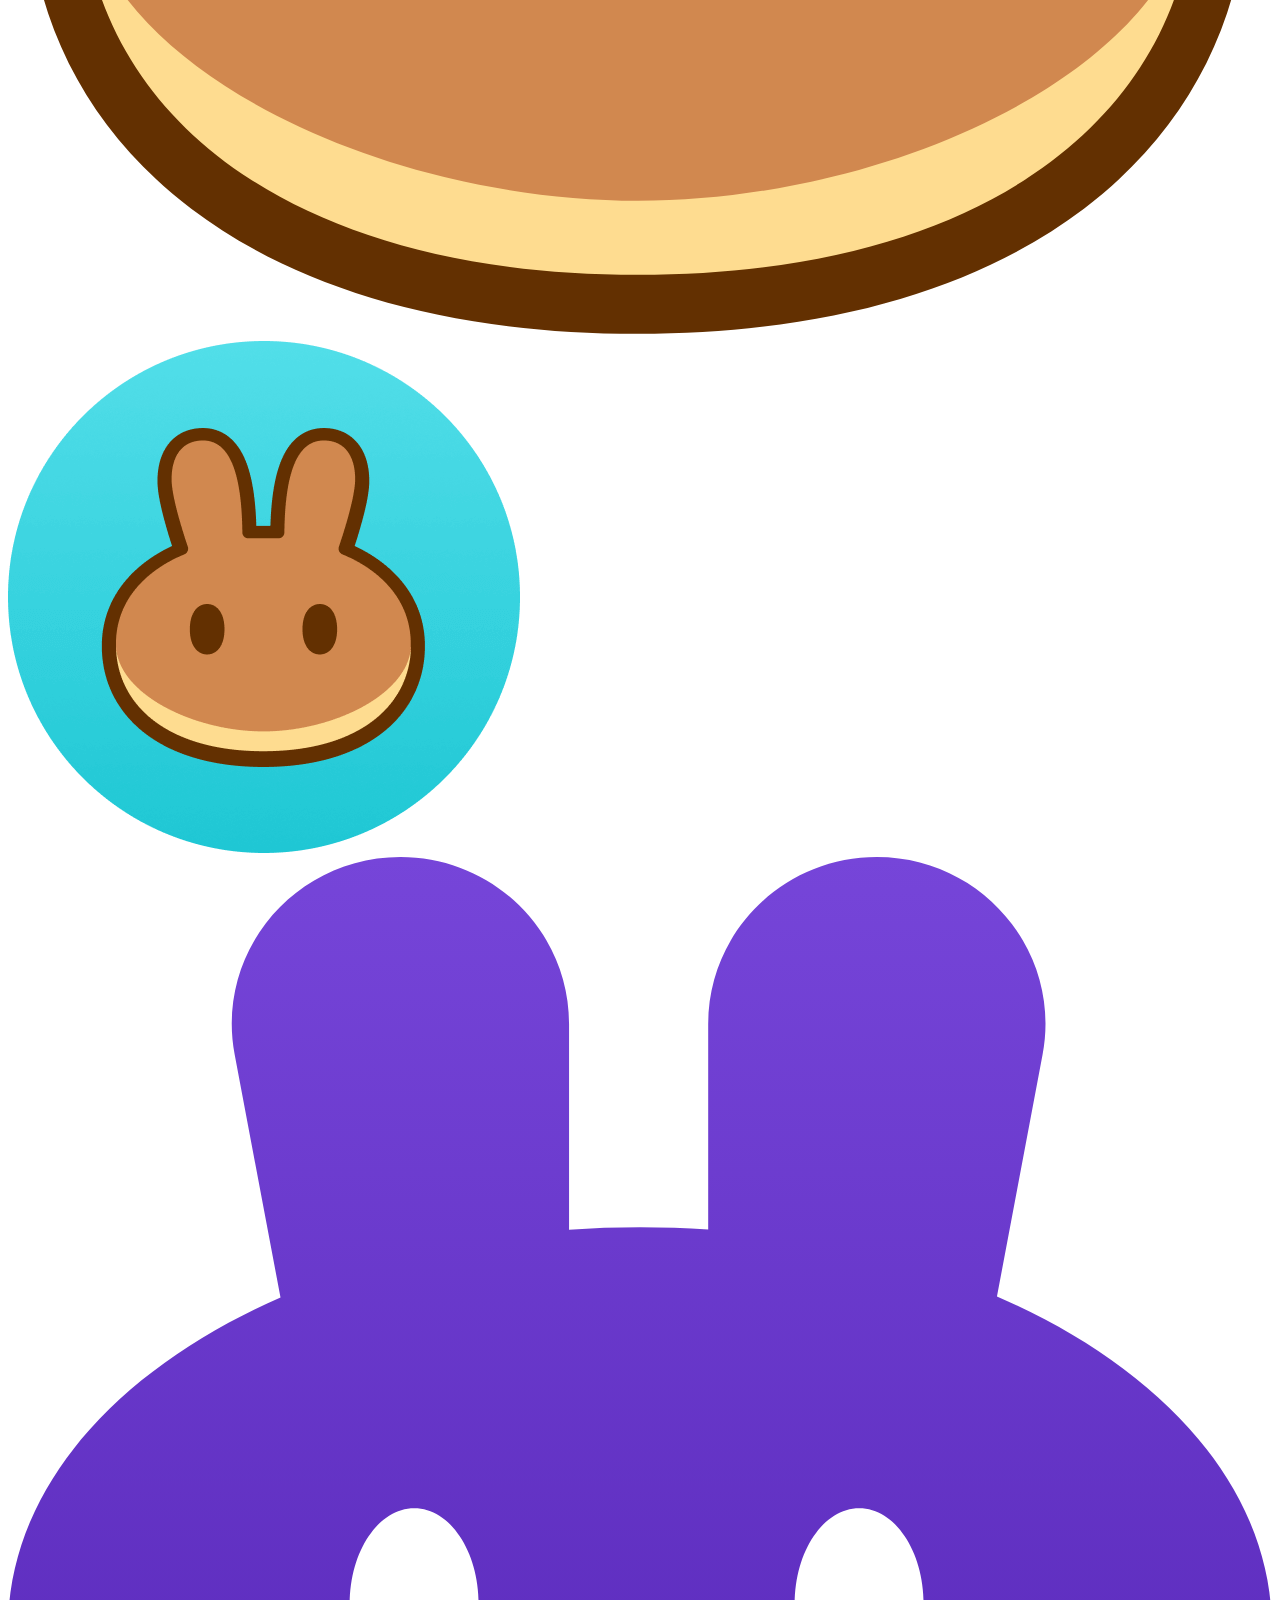
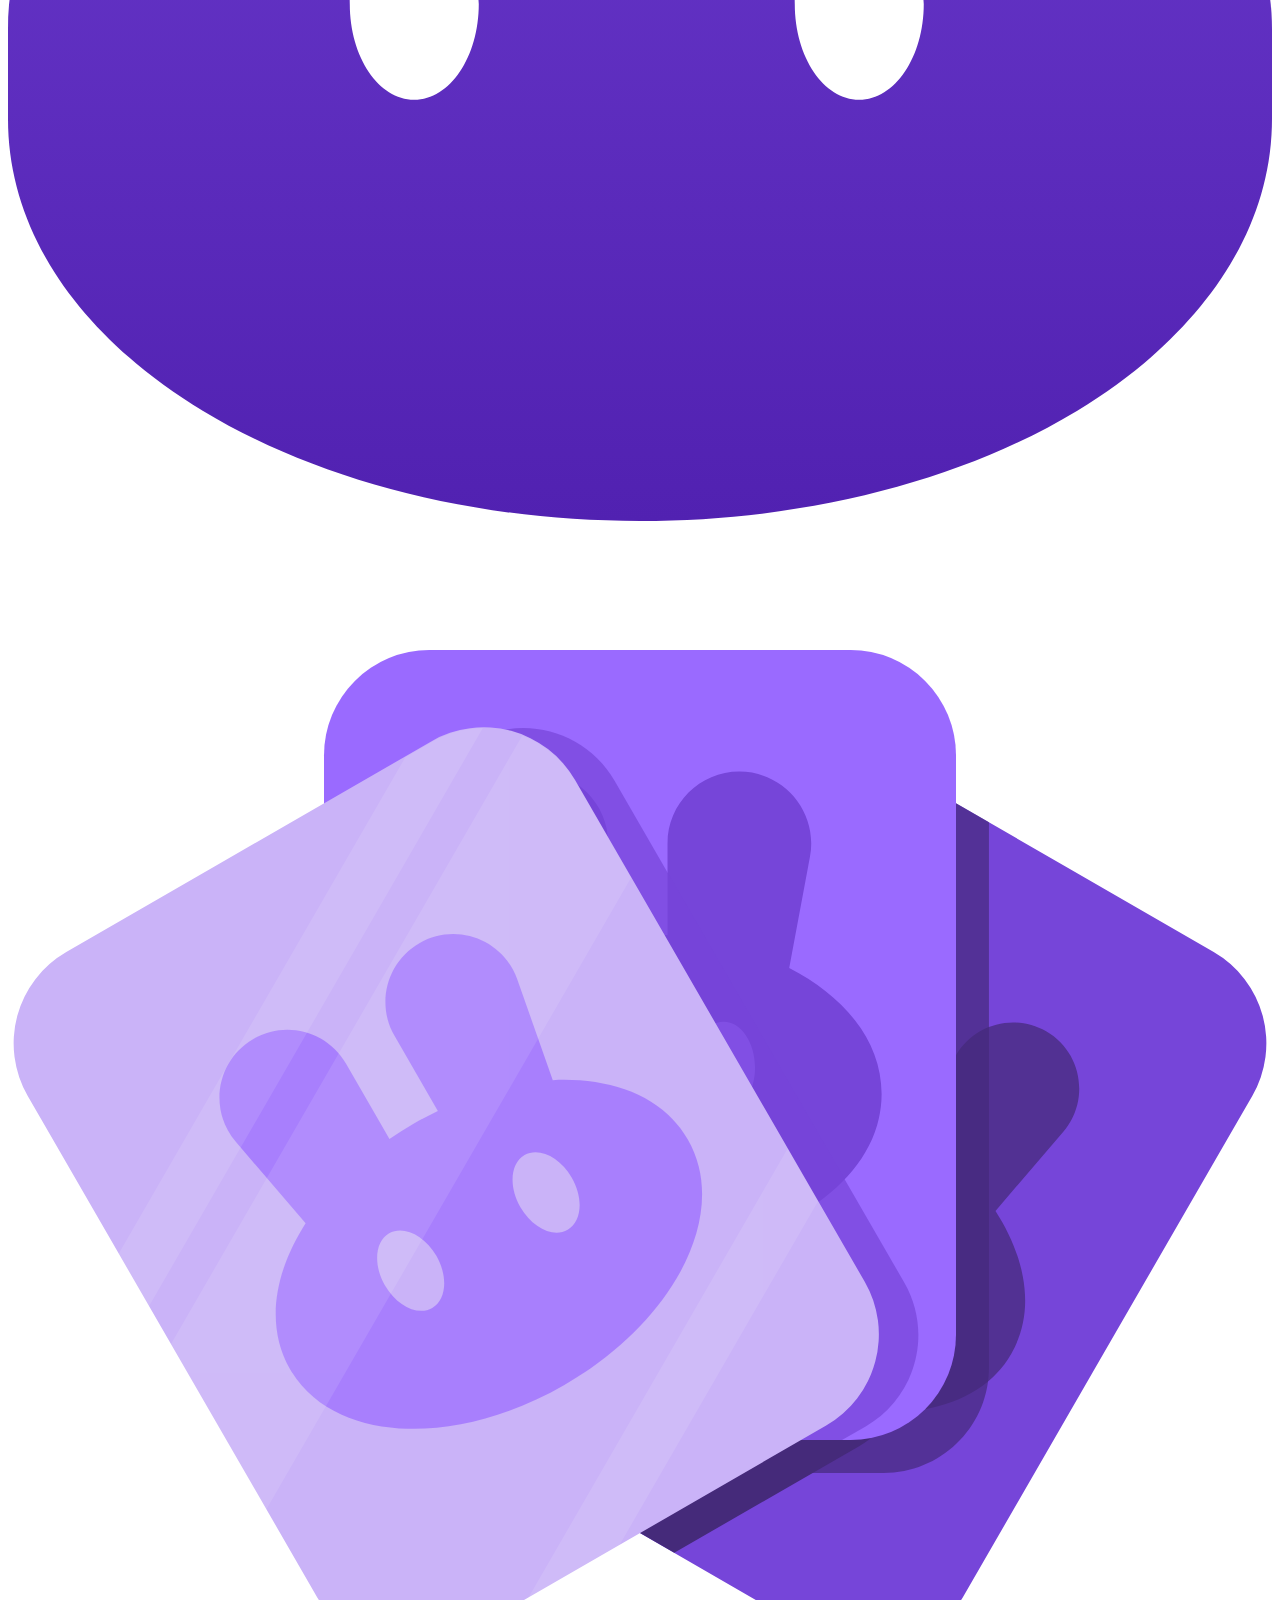
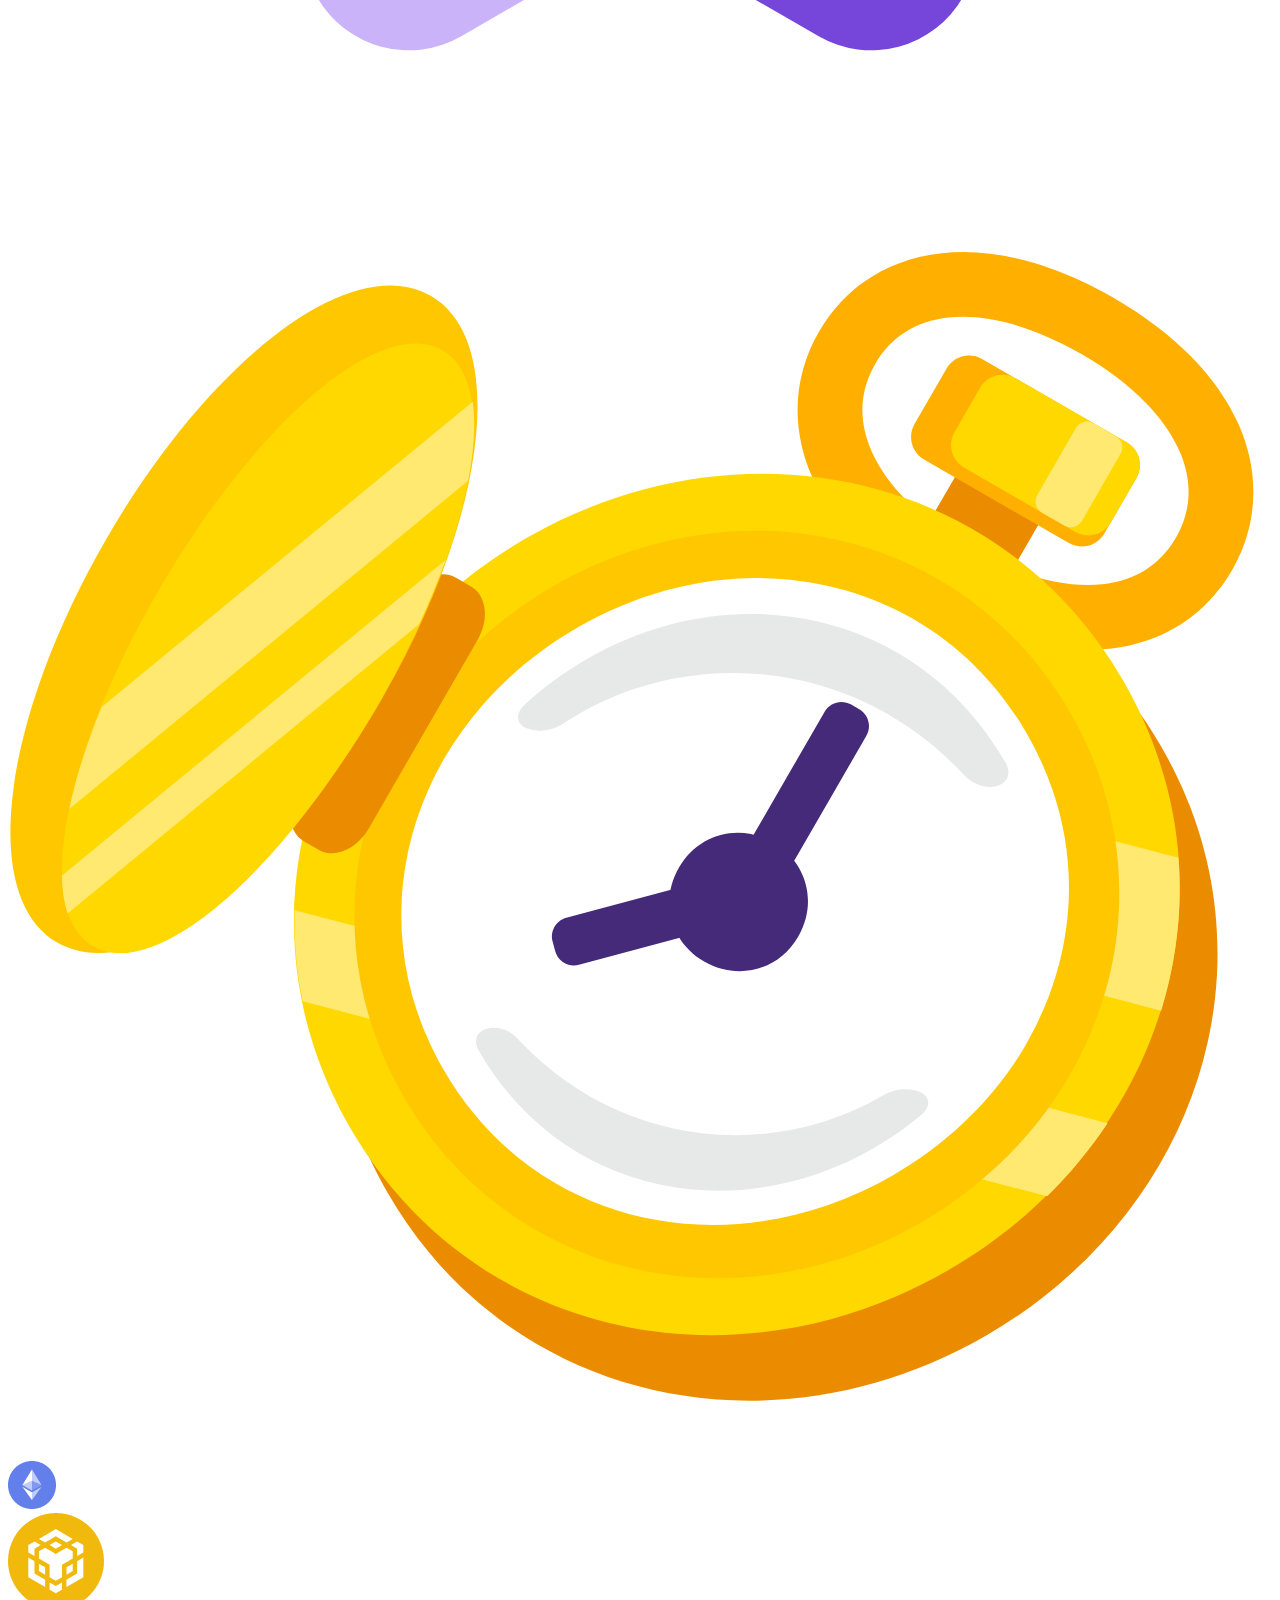
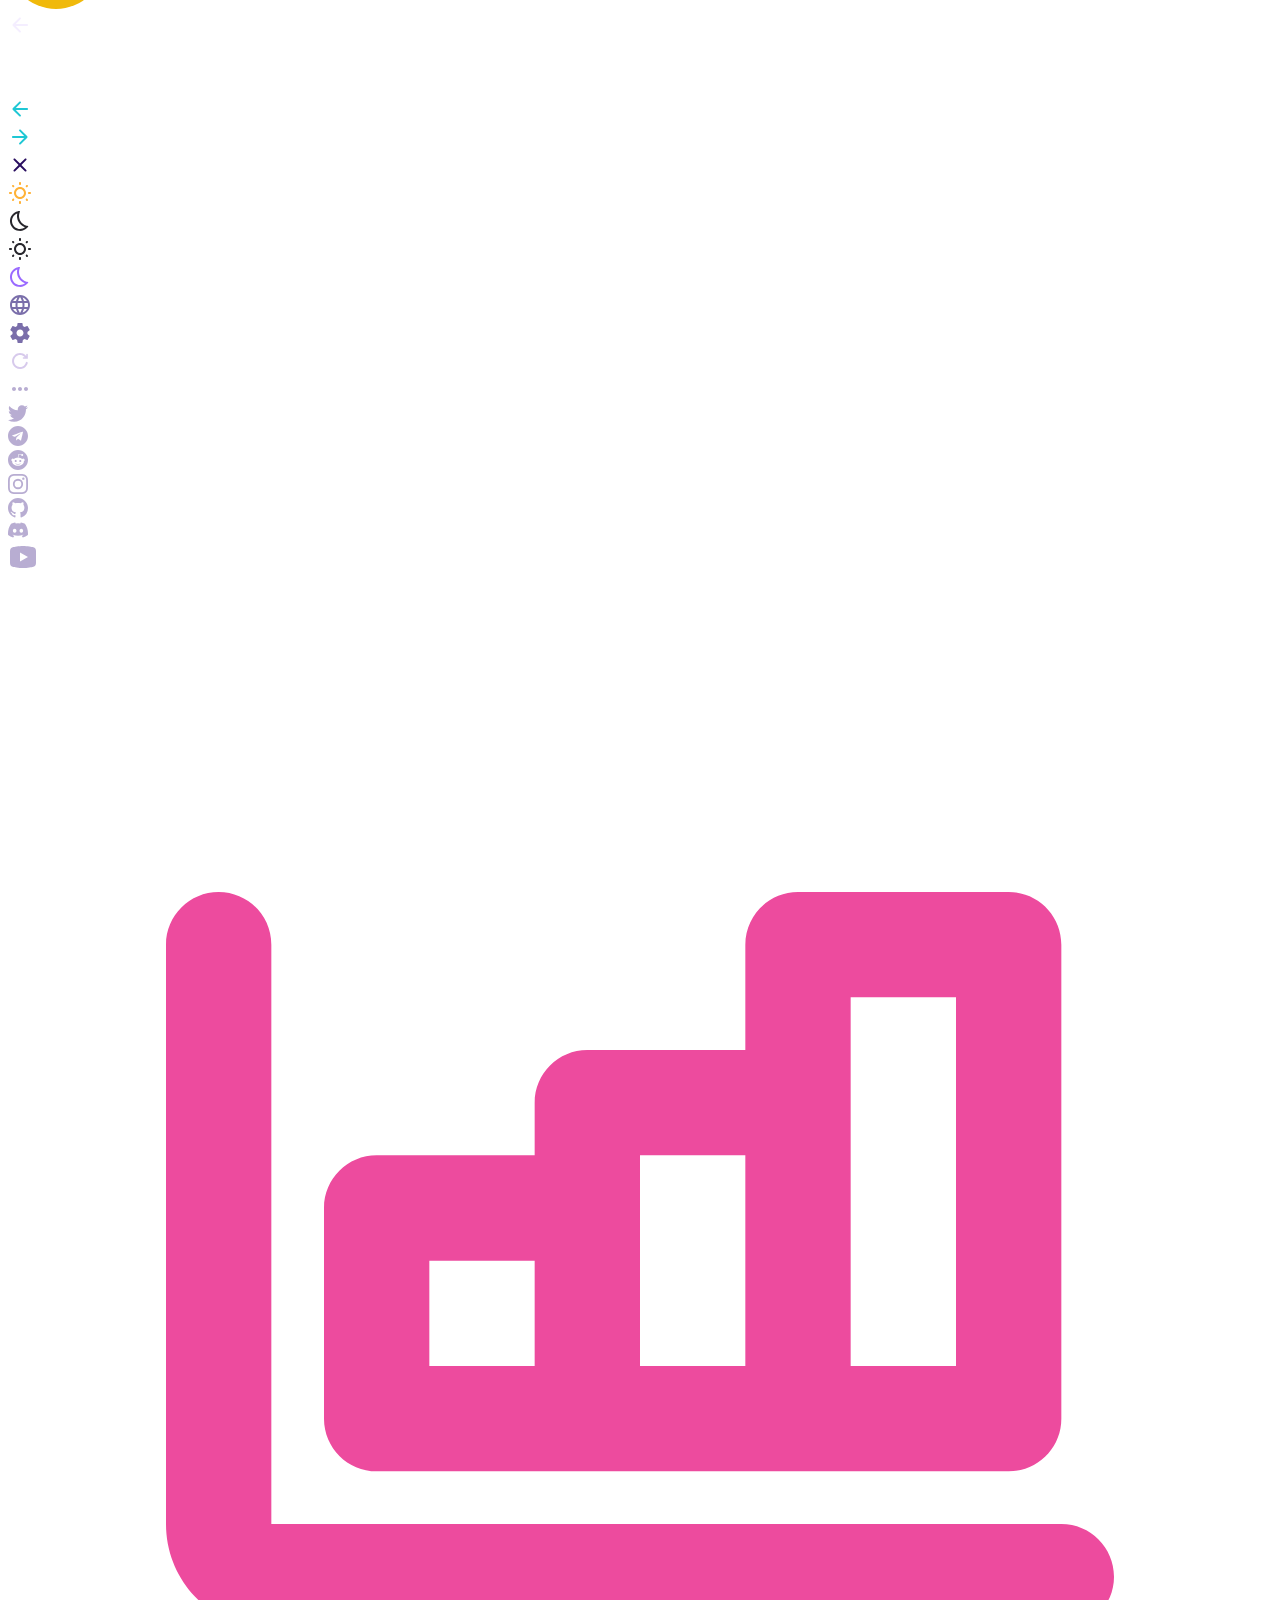
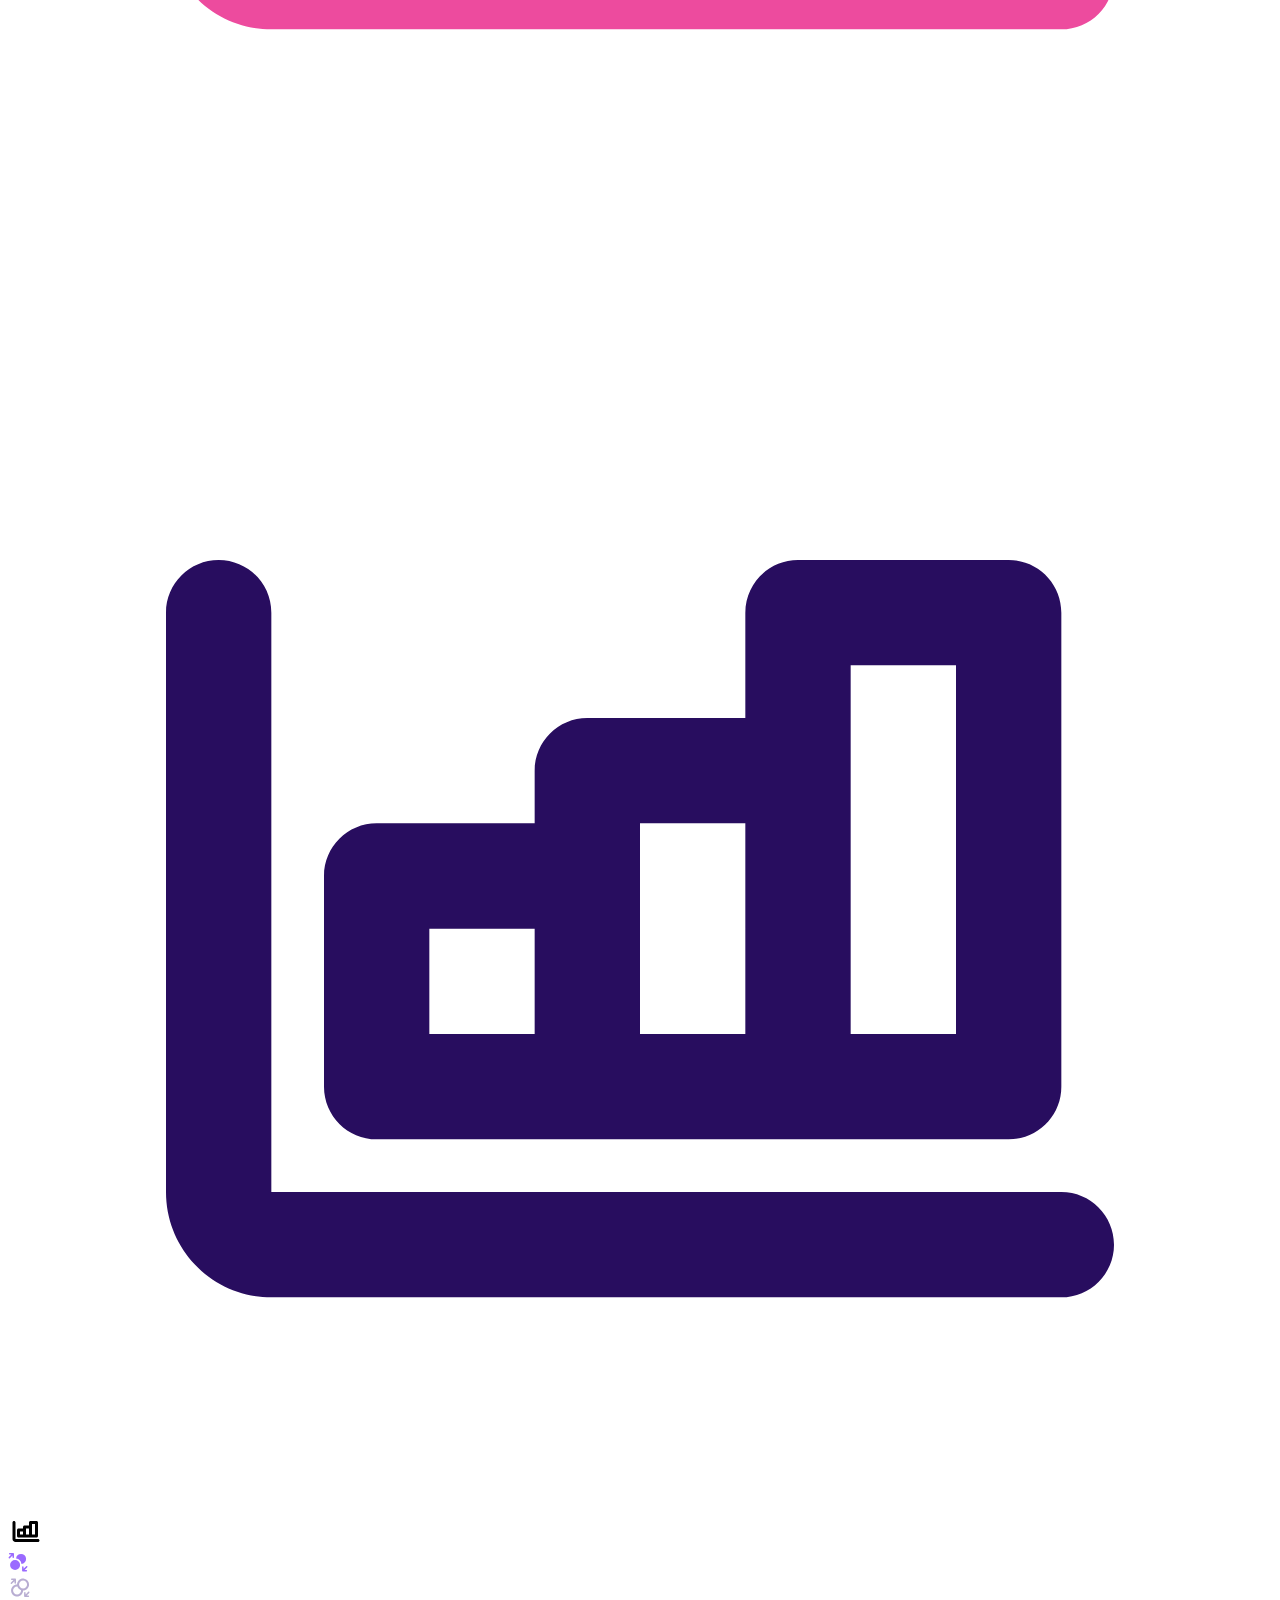
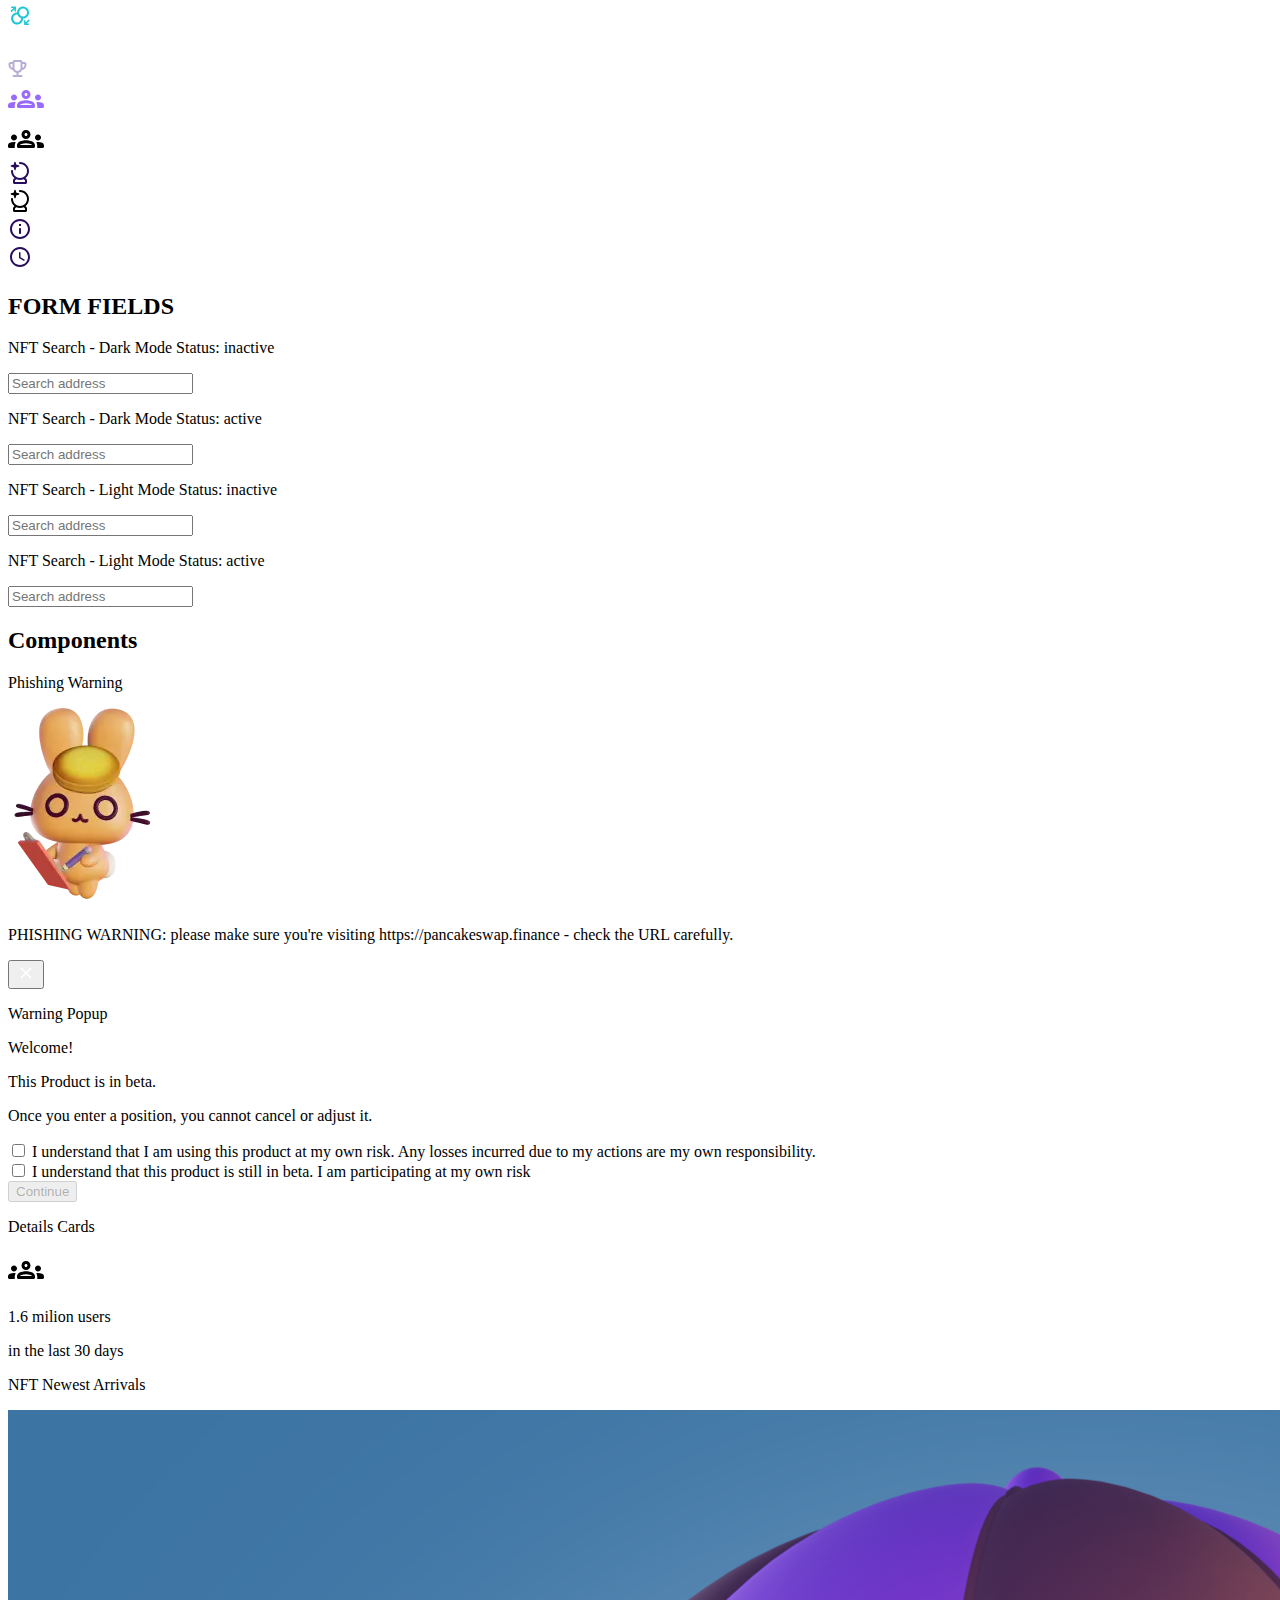
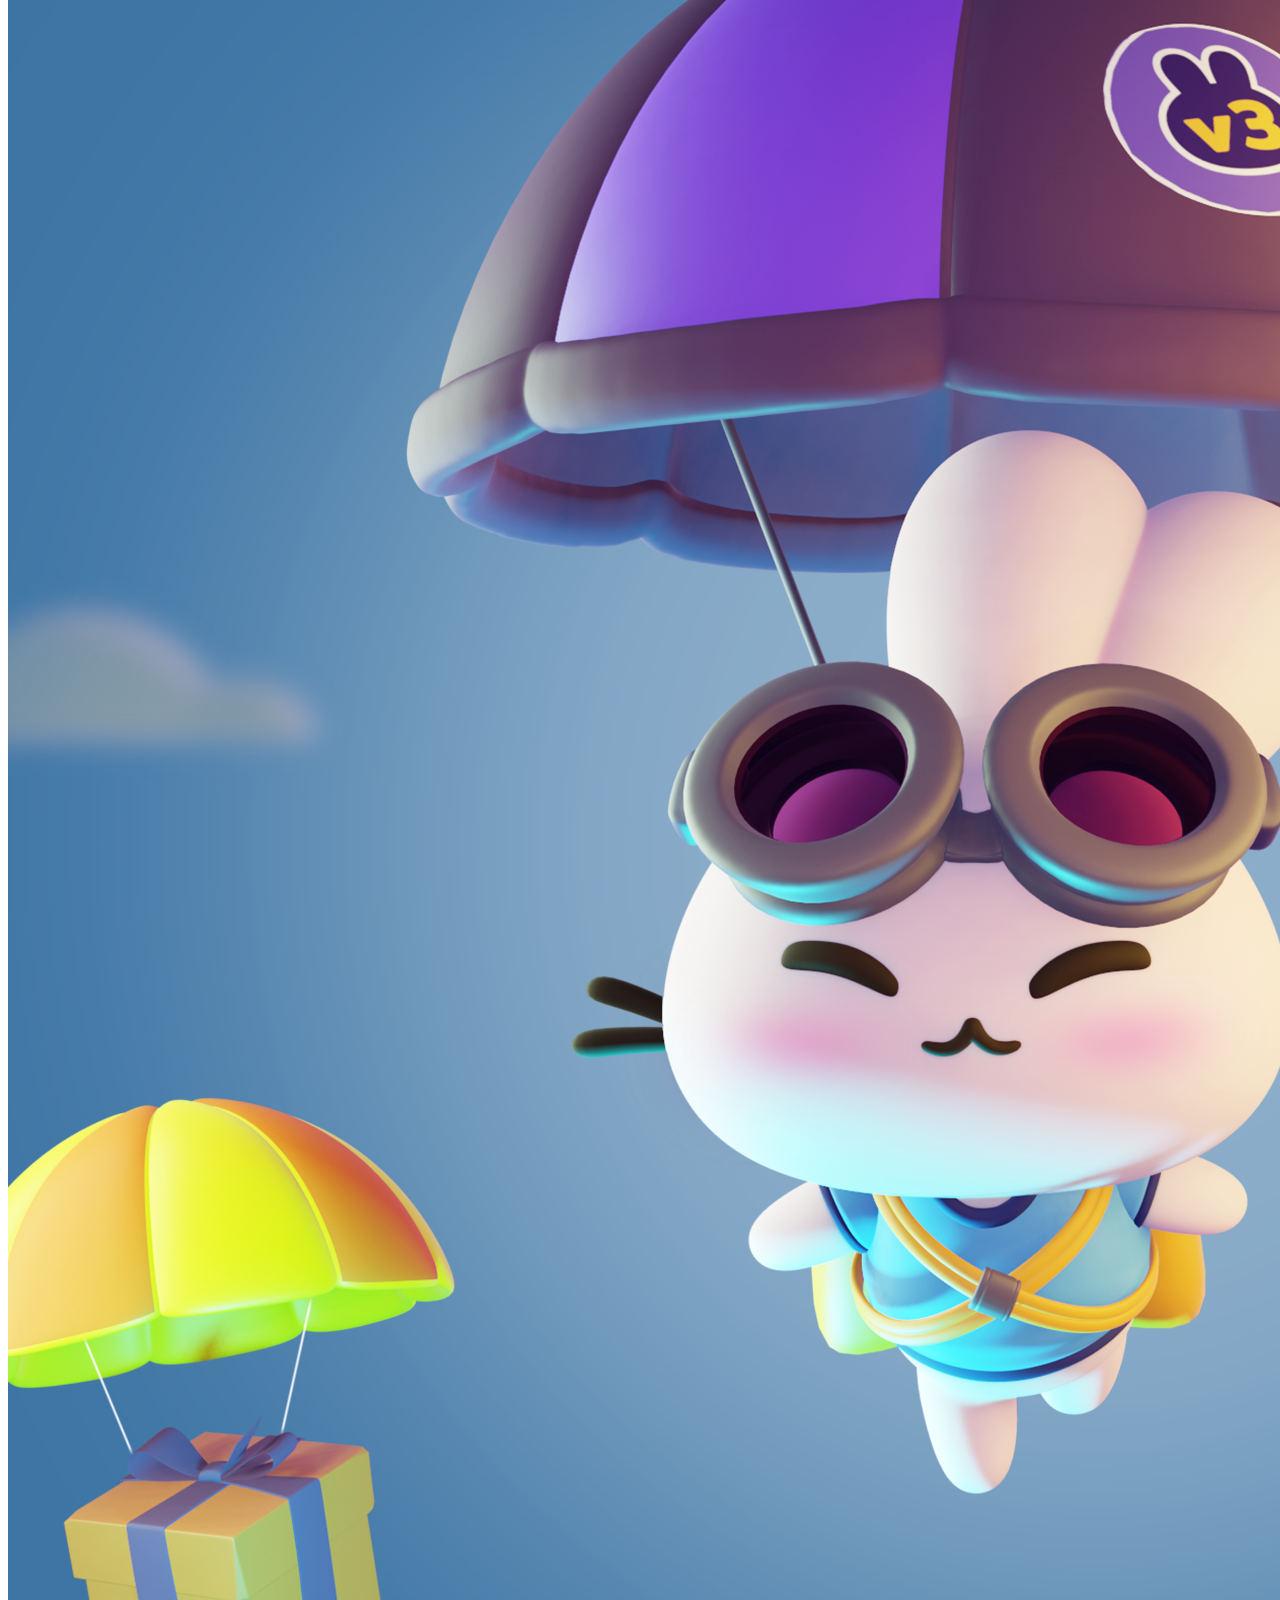
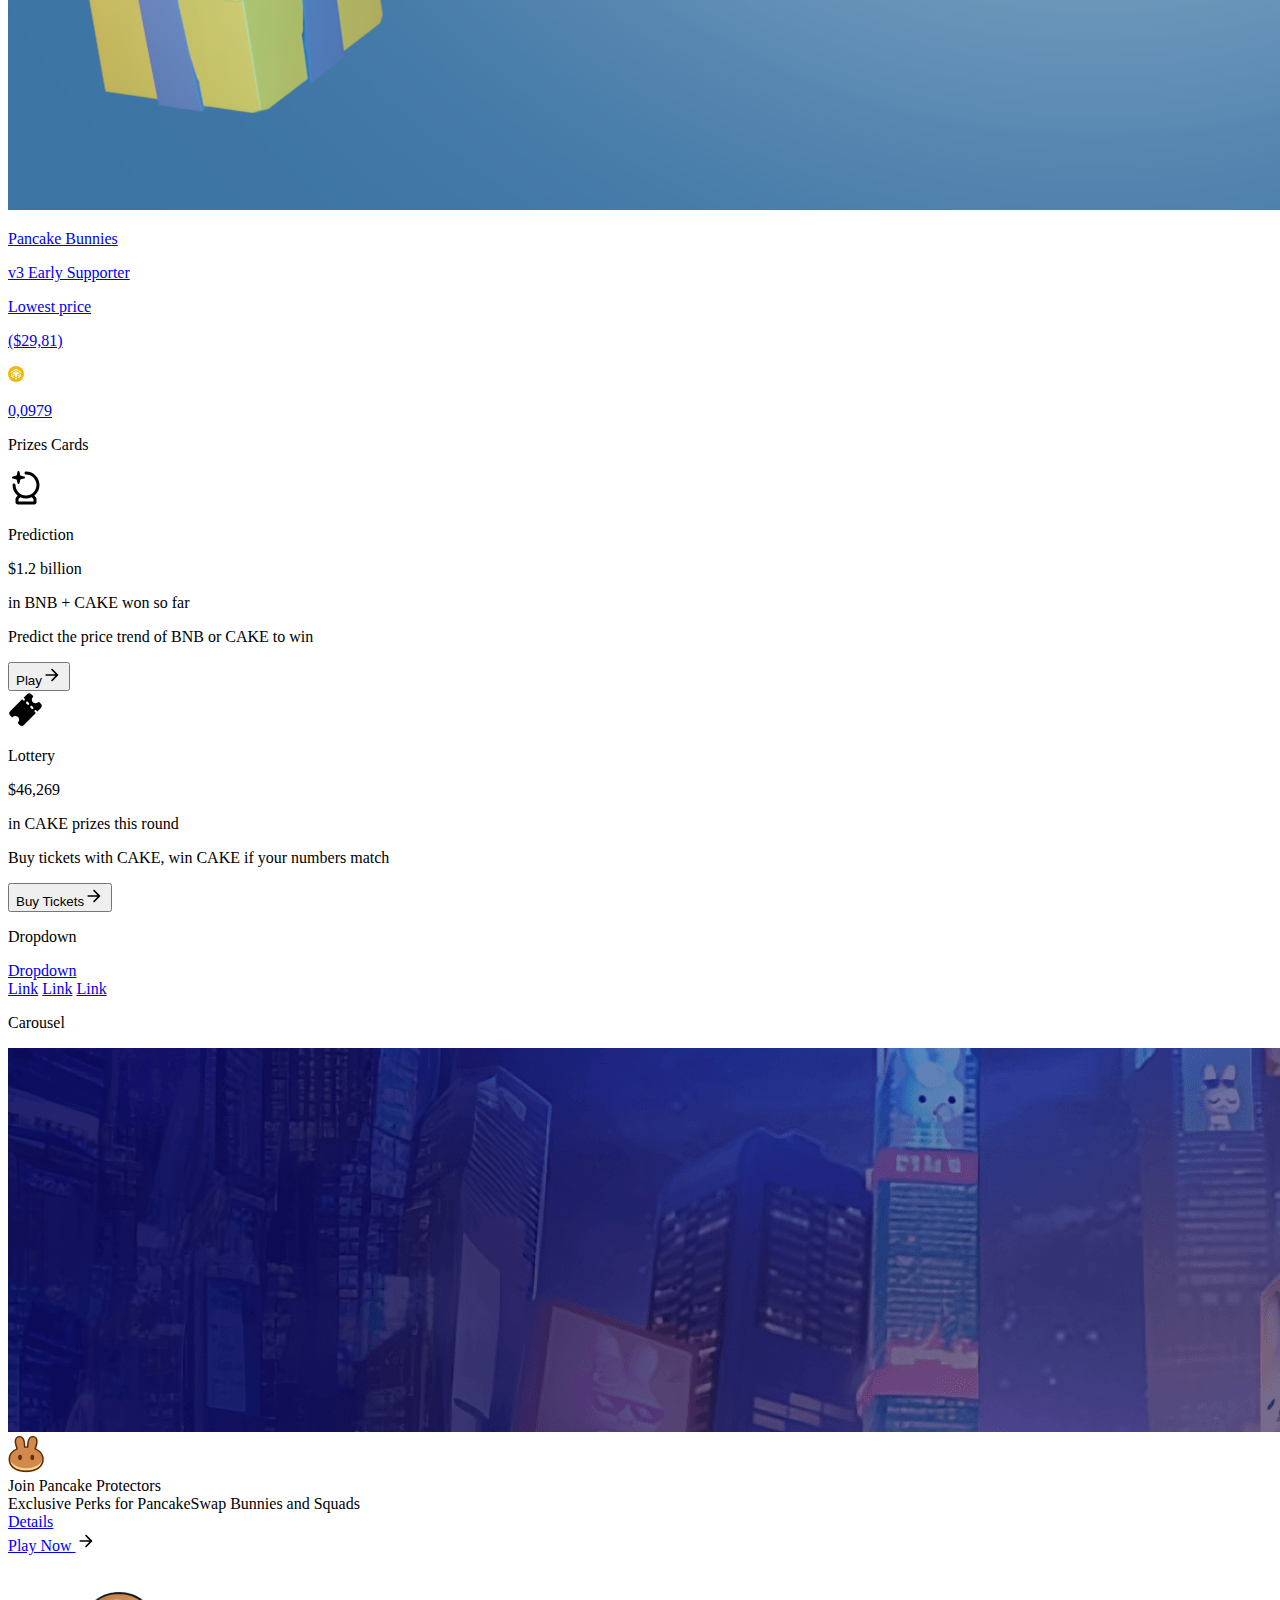
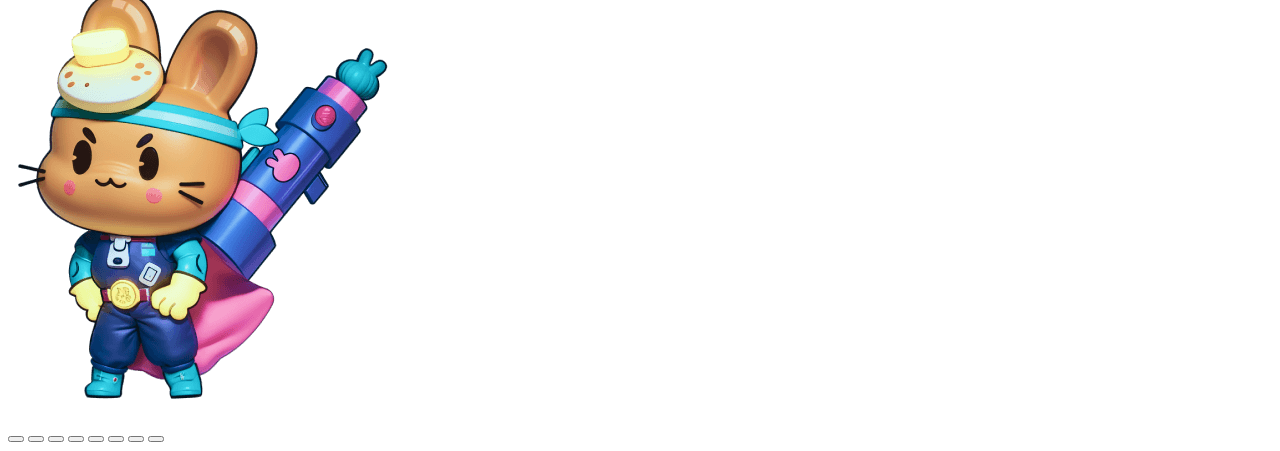
==== commit 5958df8a: "Merge branch 'development' into hotfix/section-logo-section-brand-color" ====
--- a/designsystem/index.html
+++ b/designsystem/index.html
@@ -16,8 +16,9 @@
         <div class="logo__svg">
           <div class="logo__svg-content">
             <div class="logo__svg-content--main">
-
               <img src="../assets/logos/bunny-logo-hd.png" alt="bunny logo"/>
+            <span class="logo__svg-content--main">
+              <img src="../assets/logos/bunny-logo-hd.png" alt="bunny logo" />
               <svg
                 viewBox="0 0 48 48"
                 height="48px"
@@ -192,11 +193,1150 @@
     </div>
     <div class="button-styles"></div>
     <div class="typography"></div>
-    <div class="icons"></div>
-    <div class="form-fields"></div>
+
+    <div class="icons">
+      <div class="icons__content">
+        <div class="icons__text">
+          <h2>ICONS</h2>
+        </div>
+        <div class="icons__svg">
+          <div class="icons__svg-content">
+            <span class="icons__svg-content--main">
+              <div class="main-bunny">
+                <svg
+                  xmlns:xlink="http://www.w3.org/1999/xlink"
+                  viewBox="0 0 198 199"
+                  class="sc-231a1e38-0 dPwWVs mobile-icon"
+                  color="text"
+                  xmlns="http://www.w3.org/2000/svg"
+                >
+                  <path
+                    fill-rule="evenodd"
+                    clip-rule="evenodd"
+                    d="M98.552 198.607c-29.49-.022-53.246-7.027-69.844-19.609C11.91 166.265 3 148.195 3 127.748c0-19.701 8.891-33.907 18.952-43.51 7.884-7.525 16.584-12.344 22.642-15.117-1.37-4.162-3.079-9.61-4.608-15.238-2.046-7.53-4.053-16.366-4.053-22.84 0-7.663 1.687-15.36 6.238-21.34C46.98 3.385 54.218 0 62.926 0c6.806 0 12.584 2.499 17.108 6.81 4.324 4.12 7.202 9.593 9.189 15.298 3.491 10.024 4.85 22.618 5.232 35.187h8.341c.382-12.569 1.741-25.163 5.233-35.187 1.987-5.705 4.865-11.177 9.189-15.298C121.741 2.5 127.519 0 134.325 0c8.708 0 15.947 3.385 20.755 9.703 4.551 5.98 6.239 13.677 6.239 21.34 0 6.474-2.007 15.31-4.054 22.84-1.529 5.628-3.238 11.076-4.608 15.238 6.058 2.773 14.759 7.592 22.643 15.118 10.06 9.602 18.952 23.808 18.952 43.509 0 20.447-8.911 38.517-25.708 51.25-16.598 12.582-40.354 19.587-69.844 19.609h-.148z"
+                    fill="#633001"
+                  ></path>
+                  <path
+                    d="M62.926 7.288c-12.754 0-18.626 9.516-18.626 22.675 0 10.46 6.822 31.408 9.621 39.563.63 1.835-.36 3.844-2.164 4.555-10.222 4.031-40.39 18.789-40.39 52.588 0 35.603 30.658 62.448 87.191 62.49h.135c56.534-.042 87.19-26.887 87.19-62.49 0-33.799-30.167-48.557-40.389-52.588-1.804-.71-2.794-2.72-2.164-4.555 2.799-8.154 9.621-29.103 9.621-39.563 0-13.16-5.871-22.675-18.626-22.675-18.36 0-22.936 26.007-23.263 53.92-.022 1.863-1.528 3.375-3.392 3.375H89.58c-1.863 0-3.37-1.512-3.391-3.375-.326-27.913-4.903-53.92-23.263-53.92z"
+                    fill="#D1884F"
+                  ></path>
+                  <path
+                    d="M98.693 177.755c-41.538 0-87.253-22.235-87.325-51.018v.134c0 35.632 30.705 62.491 87.325 62.491 56.62 0 87.325-26.859 87.325-62.491v-.134c-.072 28.783-45.787 51.018-87.325 51.018z"
+                    fill="#FEDC90"
+                  ></path>
+                  <path
+                    class="eye"
+                    d="M75.614 117.896c0 9.718-4.593 14.779-10.258 14.779-5.665 0-10.258-5.061-10.258-14.779s4.593-14.779 10.258-14.779c5.665 0 10.258 5.061 10.258 14.779zM142.288 117.896c0 9.718-4.592 14.779-10.257 14.779-5.666 0-10.258-5.061-10.258-14.779s4.592-14.779 10.258-14.779c5.665 0 10.257 5.061 10.257 14.779z"
+                    fill="#633001"
+                  ></path>
+                </svg>
+              </div>
+              <img
+                class="favicon"
+                src="../assets/images/icons/main/bunny-logo-hd.png"
+              />
+              <div class="purple-bunny">
+                <svg
+                  xmlns:xlink="http://www.w3.org/1999/xlink"
+                  viewBox="0 0 48 48"
+                  color="text"
+                  xmlns="http://www.w3.org/2000/svg"
+                  class="sc-4ba21b47-0 gDfRPx"
+                >
+                  <path
+                    fill-rule="evenodd"
+                    clip-rule="evenodd"
+                    d="M14.9024 0C10.8947 0 7.87179 3.60289 8.60749 7.50271L10.3484 16.7306C4.45101 19.3061 0 23.7533 0 29.3333V32.7273C0 37.3405 3.08306 41.2029 7.39317 43.8102C11.7369 46.4379 17.6132 48 24 48C30.3868 48 36.2631 46.4379 40.6068 43.8102C44.9169 41.2029 48 37.3405 48 32.7273V29.3333C48 23.7236 43.5028 19.2593 37.5552 16.6889L39.2882 7.50271C40.0239 3.6029 37.001 0 32.9933 0C29.4567 0 26.5896 2.83809 26.5896 6.33904V14.147C25.7386 14.0899 24.8746 14.0606 24 14.0606C23.0897 14.0606 22.1908 14.0923 21.3061 14.1541V6.33904C21.3061 2.83809 18.4391 0 14.9024 0ZM17.8776 28.3637C17.8776 30.372 16.7811 32 15.4286 32C14.0761 32 12.9796 30.372 12.9796 28.3637C12.9796 26.3554 14.0761 24.7273 15.4286 24.7273C16.7811 24.7273 17.8776 26.3554 17.8776 28.3637ZM34.7757 28.3637C34.7757 30.372 33.6792 32 32.3267 32C30.9742 32 29.8777 30.372 29.8777 28.3637C29.8777 26.3554 30.9742 24.7273 32.3267 24.7273C33.6792 24.7273 34.7757 26.3554 34.7757 28.3637Z"
+                    fill='url("#paint0_linear")'
+                  ></path>
+                  <defs>
+                    <linearGradient
+                      id="paint0_linear"
+                      x1="24"
+                      y1="0"
+                      x2="24"
+                      y2="48"
+                      gradientUnits="userSpaceOnUse"
+                    >
+                      <stop stop-color="#7645D9"></stop>
+                      <stop offset="1" stop-color="#5121B1"></stop>
+                    </linearGradient>
+                    <linearGradient
+                      id="paint0_linear"
+                      x1="24"
+                      y1="0"
+                      x2="24"
+                      y2="48"
+                      gradientUnits="userSpaceOnUse"
+                    >
+                      <stop stop-color="#7645D9"></stop>
+                      <stop offset="1" stop-color="#5121B1"></stop>
+                    </linearGradient>
+                    <linearGradient
+                      id="paint0_linear"
+                      x1="24"
+                      y1="0"
+                      x2="24"
+                      y2="48"
+                      gradientUnits="userSpaceOnUse"
+                    >
+                      <stop stop-color="#7645D9"></stop>
+                      <stop offset="1" stop-color="#5121B1"></stop>
+                    </linearGradient>
+                  </defs>
+                </svg>
+              </div>
+              <div class="bunny-deck">
+                <svg
+                  xmlns:xlink="http://www.w3.org/1999/xlink"
+                  viewBox="0 0 64 64"
+                  color="text"
+                  xmlns="http://www.w3.org/2000/svg"
+                  class="sc-231a1e38-0 dPwWVs"
+                >
+                  <g clip-path="url(#svg3)" fill="#F4EEFF">
+                    <rect
+                      width="32"
+                      height="40"
+                      rx="5.33333"
+                      transform="matrix(-0.866025 -0.5 -0.5 0.866025 65.6667 24.29)"
+                      fill="#7645D9"
+                    ></rect>
+                    <path
+                      fill-rule="evenodd"
+                      clip-rule="evenodd"
+                      d="M47.988 26.8647C48.913 25.2625 50.9618 24.7135 52.5641 25.6386C54.3798 26.6868 54.7973 29.1264 53.4335 30.7188L49.9995 34.7284C51.4808 37.0281 52.089 39.7267 50.7938 41.97C49.6296 43.9866 47.3505 44.856 44.9724 44.9153C42.5675 44.9753 39.8188 44.2341 37.2483 42.7501C34.6778 41.266 32.6615 39.2561 31.5111 37.1434C30.3734 35.0542 29.9868 32.6458 31.1511 30.6292C32.4387 28.3989 35.0576 27.5731 37.7711 27.694L39.534 22.694C40.2312 20.7167 42.5527 19.8585 44.3684 20.9068C45.9706 21.8318 46.5196 23.8807 45.5945 25.4829L43.4518 29.1943C43.8691 29.3931 44.2848 29.6114 44.6966 29.8492C45.0944 30.0788 45.4782 30.3206 45.847 30.573L47.988 26.8647ZM39.6099 34.0874C39.0216 35.1064 37.9767 35.6046 37.2761 35.2001C36.5755 34.7956 36.4845 33.6416 37.0728 32.6226C37.6612 31.6035 38.7061 31.1053 39.4067 31.5098C40.1073 31.9143 40.1982 33.0683 39.6099 34.0874ZM43.9649 39.0619C44.6655 39.4663 45.7104 38.9681 46.2987 37.9491C46.8871 36.93 46.7961 35.776 46.0955 35.3715C45.3949 34.9671 44.35 35.4653 43.7616 36.4843C43.1733 37.5034 43.2643 38.6574 43.9649 39.0619Z"
+                      fill="#523193"
+                    ></path>
+                    <path
+                      opacity="0.7"
+                      d="M49.6666 15.0524L42.5726 10.9566C40.0217 9.48387 36.7599 10.3579 35.2871 12.9088L20.6205 38.3122C19.1477 40.8631 20.0217 44.1249 22.5726 45.5976L26.7339 48.0002L44.3333 48.0002C47.2788 48.0002 49.6666 45.6124 49.6666 42.6668L49.6666 15.0524Z"
+                      fill="#452A7A"
+                    ></path>
+                    <path
+                      d="M33.7371 52.0434L43.094 46.6412C45.6449 45.1684 46.5189 41.9066 45.0461 39.3557L32.532 17.6807L20.6205 38.3121C19.1477 40.863 20.0217 44.1249 22.5726 45.5976L33.7371 52.0434Z"
+                      fill="#452A7A"
+                    ></path>
+                    <rect
+                      x="16"
+                      y="6.3335"
+                      width="32"
+                      height="40"
+                      rx="5.33333"
+                      fill="#9A6AFF"
+                    ></rect>
+                    <path
+                      fill-rule="evenodd"
+                      clip-rule="evenodd"
+                      d="M33.3938 16.122C33.3938 14.113 35.0224 12.4844 37.0314 12.4844C39.3079 12.4844 41.0251 14.5519 40.6071 16.7897L39.5548 22.4247C42.1963 23.783 44.2335 25.9905 44.2335 28.8033C44.2335 31.3318 42.5623 33.3867 40.3582 34.7336C38.1293 36.0958 35.142 36.8911 31.919 36.8911C28.696 36.8911 25.7087 36.0958 23.4798 34.7336C21.2757 33.3867 19.6045 31.3318 19.6045 28.8033C19.6045 26.0068 21.6189 23.8083 24.2362 22.4489L23.1794 16.7898C22.7615 14.5519 24.4786 12.4844 26.7552 12.4844C28.7642 12.4844 30.3928 14.113 30.3928 16.122L30.3928 20.7755C30.8932 20.7359 31.4026 20.7155 31.919 20.7155C32.4177 20.7155 32.9099 20.7345 33.3938 20.7715V16.122ZM29.4367 27.4631C29.4367 28.7408 28.7246 29.7766 27.8461 29.7766C26.9677 29.7766 26.2556 28.7408 26.2556 27.4631C26.2556 26.1854 26.9677 25.1496 27.8461 25.1496C28.7246 25.1496 29.4367 26.1854 29.4367 27.4631ZM36.233 29.7763C37.1115 29.7763 37.8236 28.7405 37.8236 27.4627C37.8236 26.185 37.1115 25.1492 36.233 25.1492C35.3546 25.1492 34.6425 26.185 34.6425 27.4627C34.6425 28.7405 35.3546 29.7763 36.233 29.7763Z"
+                      fill="#7645D9"
+                    ></path>
+                    <path
+                      opacity="0.7"
+                      d="M21.3333 46.3334C18.3878 46.3334 16 43.9456 16 41.0001L16 15.2882L23.4272 11.0001C25.9781 9.52733 29.24 10.4013 30.7127 12.9522L45.3794 38.3556C46.8521 40.9065 45.9781 44.1684 43.4273 45.6411L42.2282 46.3334H21.3333Z"
+                      fill="#7645D9"
+                    ></path>
+                    <rect
+                      x="-1.66675"
+                      y="24.29"
+                      width="32"
+                      height="40"
+                      rx="5.33333"
+                      transform="rotate(-30 -1.66675 24.29)"
+                      fill="#CAB3F8"
+                    ></rect>
+                    <path
+                      opacity="0.7"
+                      fill-rule="evenodd"
+                      clip-rule="evenodd"
+                      d="M19.5708 25.8631C18.6224 24.2205 19.1853 22.12 20.828 21.1715C22.6894 20.0968 25.0695 20.9767 25.7842 23.0038L27.584 28.1082C30.3851 27.9718 33.0929 28.8151 34.4208 31.1151C35.6144 33.1825 35.218 35.6517 34.0517 37.7935C32.8722 39.9595 30.805 42.0202 28.1697 43.5417C25.5344 45.0632 22.7162 45.8231 20.2507 45.7615C17.8126 45.7007 15.476 44.8094 14.2824 42.7419C12.9623 40.4553 13.5715 37.7068 15.0698 35.3595L11.5341 31.2312C10.136 29.5986 10.564 27.0975 12.4255 26.0228C14.0681 25.0743 16.1686 25.6372 17.1171 27.2799L19.3139 31.0849C19.7043 30.8162 20.1112 30.5591 20.5335 30.3153C20.9413 30.0799 21.3527 29.8631 21.7658 29.6649L19.5708 25.8631ZM21.6892 37.0043C22.2924 38.049 22.1991 39.2322 21.4809 39.6469C20.7626 40.0615 19.6913 39.5508 19.0881 38.506C18.485 37.4613 18.5782 36.2781 19.2965 35.8634C20.0148 35.4487 21.086 35.9595 21.6892 37.0043ZM28.3382 35.6877C29.0564 35.273 29.1497 34.0898 28.5465 33.0451C27.9433 32.0003 26.8721 31.4896 26.1538 31.9043C25.4355 32.3189 25.3422 33.5021 25.9454 34.5468C26.5486 35.5916 27.6199 36.1024 28.3382 35.6877Z"
+                      fill="#9A6AFF"
+                    ></path>
+                    <g opacity="0.1" fill="#F4EEFF">
+                      <path
+                        d="M13.0716 49.8608L8.23887 41.4903L26.0423 10.6538C27.1289 11.0794 28.0839 11.8629 28.7127 12.952L31.5468 17.8608L13.0716 49.8608Z"
+                        fill="#FFFFFF"
+                      ></path>
+                      <path
+                        d="M30.936 51.698L26.3172 54.3647L39.4698 31.5838L41.0094 34.2505L30.936 51.698Z"
+                        fill="#FFFFFF"
+                      ></path>
+                      <path
+                        d="M24.0449 10.2847L7.1336 39.5759L5.59399 36.9092L20.1155 11.7572L21.4272 10.9999C22.2535 10.5229 23.1544 10.292 24.0449 10.2847Z"
+                        fill="#FFFFFF"
+                      ></path>
+                    </g>
+                  </g>
+                  <defs>
+                    <clipPath id="svg3">
+                      <rect width="64" height="64" fill="white"></rect>
+                    </clipPath>
+                  </defs>
+                </svg>
+              </div>
+              <div class="cronometer">
+                <svg
+                  xmlns:xlink="http://www.w3.org/1999/xlink"
+                  viewBox="0 0 48 48"
+                  color="text"
+                  xmlns="http://www.w3.org/2000/svg"
+                  class="sc-231a1e38-0 dPwWVs"
+                >
+                  <g clip-path="url(#svg5)" fill="#F4EEFF">
+                    <path
+                      fill-rule="evenodd"
+                      clip-rule="evenodd"
+                      d="M44.4825 9.78846C44.9985 10.9575 44.934 12.0841 44.3506 13.0946C43.7672 14.105 42.8238 14.7242 41.5534 14.8619C40.2449 15.0037 38.5223 14.6345 36.5148 13.4755C34.5072 12.3164 33.3262 11.0092 32.7948 9.80511C32.2788 8.63603 32.3433 7.50943 32.9267 6.49898C33.5101 5.48854 34.4535 4.86941 35.7239 4.73171C37.0324 4.5899 38.755 4.95904 40.7625 6.1181C42.7701 7.27716 43.9511 8.58438 44.4825 9.78846ZM46.7339 8.79481C45.9315 6.97669 44.3045 5.3214 41.993 3.98688C39.6815 2.65235 37.4345 2.07098 35.4588 2.28512C33.445 2.50338 31.7896 3.54667 30.7955 5.26852C29.8014 6.99038 29.7255 8.94565 30.5434 10.7988C31.3458 12.6169 32.9728 14.2722 35.2843 15.6067C37.5958 16.9412 39.8428 17.5226 41.8185 17.3085C43.8323 17.0902 45.4877 16.0469 46.4818 14.325C47.4759 12.6032 47.5518 10.6479 46.7339 8.79481Z"
+                      fill="#FFAF00"
+                    ></path>
+                    <path
+                      d="M39.2061 12.466C39.4779 11.9952 39.3166 11.3932 38.8458 11.1213L37.3879 10.2796C36.9171 10.0078 36.315 10.1691 36.0432 10.6399L33.7667 14.5829C33.4949 15.0537 33.6562 15.6558 34.127 15.9276L35.5849 16.7693C36.0557 17.0411 36.6577 16.8798 36.9296 16.409L39.2061 12.466Z"
+                      fill="#EB8C00"
+                    ></path>
+                    <path
+                      d="M42.8521 10.8222C43.1239 10.3514 42.9626 9.74937 42.4917 9.47754L36.9885 6.30023C36.5177 6.02841 35.9156 6.18972 35.6438 6.66054L34.4249 8.77169C34.1531 9.2425 34.3144 9.84453 34.7852 10.1164L40.2885 13.2937C40.7593 13.5655 41.3614 13.4042 41.6332 12.9334L42.8521 10.8222Z"
+                      fill="#FFAF00"
+                    ></path>
+                    <path
+                      d="M42.8521 10.8222C43.1239 10.3514 42.9626 9.74937 42.4917 9.47754L38.2605 7.03465C37.7897 6.76282 37.1877 6.92413 36.9159 7.39495L35.9418 9.08208C35.67 9.5529 35.8313 10.1549 36.3021 10.4268L40.5333 12.8697C41.0041 13.1415 41.6062 12.9802 41.878 12.5093L42.8521 10.8222Z"
+                      fill="#FFD800"
+                    ></path>
+                    <path
+                      d="M42.2502 9.90623C42.3862 9.67082 42.3055 9.3698 42.0701 9.23389L41.2265 8.74685C40.9911 8.61094 40.6901 8.6916 40.5542 8.92701L39.0879 11.4666C38.952 11.702 39.0327 12.0031 39.2681 12.139L40.1117 12.626C40.3471 12.7619 40.6481 12.6813 40.784 12.4458L42.2502 9.90623Z"
+                      fill="#FFE971"
+                    ></path>
+                    <path
+                      d="M14.4276 37.9808C19.0474 45.9826 29.0239 48.079 37.1341 43.3966C45.2442 38.7142 48.4169 29.0261 43.7971 21.0244C39.1773 13.0227 29.2008 10.9262 21.0907 15.6086C12.9805 20.291 9.80785 29.9791 14.4276 37.9808Z"
+                      fill="#EB8C00"
+                    ></path>
+                    <path
+                      d="M12.9928 35.4957C17.6126 43.4975 27.5891 45.5939 35.6993 40.9115C43.8094 36.2291 46.9821 26.541 42.3623 18.5393C37.7425 10.5375 27.766 8.4411 19.6558 13.1235C11.5457 17.8059 8.37303 27.494 12.9928 35.4957Z"
+                      fill="#FFD800"
+                    ></path>
+                    <path
+                      fill-rule="evenodd"
+                      clip-rule="evenodd"
+                      d="M11.7043 22.6394C12.3316 20.7707 13.3072 19.0005 14.5942 17.4155L44.4474 25.2401C44.6009 27.2114 44.3704 29.1765 43.7923 31.0497L11.7043 22.6394ZM39.463 38.0997C40.3335 37.2422 41.1005 36.3113 41.7564 35.3244L10.887 27.2335C10.8573 28.381 10.9556 29.5386 11.1892 30.6891L39.463 38.0997Z"
+                      fill="#FFE971"
+                    ></path>
+                    <path
+                      d="M15.0259 34.3218C19.0448 41.2826 27.6684 43.1382 34.6556 39.1041C41.6428 35.07 44.3477 26.674 40.3288 19.7131C36.31 12.7523 27.6863 10.8967 20.6991 14.9308C13.7119 18.9649 11.0071 27.3609 15.0259 34.3218Z"
+                      fill="#FFC700"
+                    ></path>
+                    <path
+                      d="M16.5423 33.2959C20.044 39.3611 27.4985 40.8267 33.6123 37.2969C39.7261 33.7671 42.1841 26.5785 38.6824 20.5134C35.1806 14.4482 27.7262 12.9826 21.6123 16.5124C15.4985 20.0422 13.0406 27.2308 16.5423 33.2959Z"
+                      fill="#FFFFFF"
+                    ></path>
+                    <path
+                      d="M19.6485 19.4094C18.7716 20.2171 20.1105 20.7851 21.1076 20.1316C22.9645 18.9145 25.1882 18.2126 27.5811 18.2248C31.0292 18.2423 34.1409 19.7388 36.319 22.1137C37.0584 22.9199 38.4114 22.545 37.8645 21.5976C34.5623 15.878 27.6235 14.4433 21.9702 17.7072C21.1156 18.2006 20.3393 18.7732 19.6485 19.4094Z"
+                      fill="#E7E8E8"
+                    ></path>
+                    <path
+                      d="M34.6395 35.043C35.5545 34.2788 34.2368 33.6843 33.2067 34.2845C31.5603 35.2437 29.6432 35.7884 27.5946 35.7783C24.3428 35.7623 21.4084 34.3516 19.3546 32.1127C18.6572 31.3525 17.381 31.706 17.8968 32.5993C21.0104 37.9921 27.5541 39.344 32.8862 36.2656C33.5169 35.9014 34.1025 35.4916 34.6395 35.043Z"
+                      fill="#E7E8E8"
+                    ></path>
+                    <path
+                      d="M32.5972 20.6118C32.801 20.2587 32.6801 19.8071 32.3269 19.6033L32.0205 19.4263C31.6673 19.2225 31.2158 19.3434 31.0119 19.6966L28.0893 24.7587C27.8854 25.1118 28.0064 25.5633 28.3595 25.7672L28.666 25.9442C29.0191 26.148 29.4707 26.027 29.6745 25.6739L32.5972 20.6118Z"
+                      fill="#452A7A"
+                    ></path>
+                    <path
+                      d="M21.2036 27.5233C20.8098 27.6288 20.576 28.0336 20.6816 28.4275L20.7784 28.789C20.884 29.1828 21.2888 29.4166 21.6826 29.311L26.2569 28.0854C26.6507 27.9798 26.8844 27.575 26.7789 27.1812L26.682 26.8197C26.5765 26.4258 26.1717 26.1921 25.7778 26.2976L21.2036 27.5233Z"
+                      fill="#452A7A"
+                    ></path>
+                    <path
+                      d="M25.4809 25.6151C26.244 24.2934 27.8023 23.9359 29.053 24.658C30.3037 25.3801 30.7732 26.9084 30.0101 28.23C29.247 29.5517 27.6887 29.9093 26.438 29.1872C25.1873 28.4651 24.7178 26.9368 25.4809 25.6151Z"
+                      fill="#452A7A"
+                    ></path>
+                    <path
+                      d="M17.0126 14.6084C16.4241 14.2686 15.5801 14.6286 15.1275 15.4126L10.989 22.5807C10.5364 23.3647 10.6466 24.2756 11.2351 24.6154L11.8085 24.9464C12.397 25.2862 13.241 24.9262 13.6936 24.1422L17.8321 16.9741C18.2847 16.1901 18.1745 15.2792 17.586 14.9394L17.0126 14.6084Z"
+                      fill="#EB8C00"
+                    ></path>
+                    <path
+                      d="M1.87053 28.4667C-1.14632 26.725 -0.193534 19.9443 3.7222 13.162C7.63794 6.37974 13.0338 2.16425 16.0507 3.90603C19.0675 5.64781 18.1147 12.4285 14.199 19.2108C10.2833 25.993 4.88739 30.2085 1.87053 28.4667Z"
+                      fill="#FFC700"
+                    ></path>
+                    <path
+                      d="M3.24974 28.6111C0.902471 27.273 2.13775 21.219 5.79373 14.9665C9.44971 8.71396 14.1419 4.63067 16.4892 5.96878C18.8365 7.30688 17.6012 13.3609 13.9452 19.6134C10.2892 25.8659 5.59701 29.9492 3.24974 28.6111Z"
+                      fill="#FFD800"
+                    ></path>
+                    <path
+                      fill-rule="evenodd"
+                      clip-rule="evenodd"
+                      d="M2.32523 23.3938C2.57644 22.2148 2.99217 20.9038 3.55715 19.5196L17.6473 7.92463C17.7625 8.75342 17.6984 9.77478 17.4703 10.9308L2.32523 23.3938ZM15.6081 16.3772C15.9949 15.5396 16.3319 14.7209 16.6159 13.9331L2.04567 25.923C2.0571 26.4661 2.12846 26.9487 2.26274 27.3591L15.6081 16.3772Z"
+                      fill="#FFE971"
+                    ></path>
+                  </g>
+                  <defs>
+                    <clipPath id="svg5">
+                      <rect
+                        width="48"
+                        height="48"
+                        fill="white"
+                        transform="matrix(-1 0 0 1 48 0)"
+                      ></rect>
+                    </clipPath>
+                  </defs>
+                </svg>
+              </div>
+              <img
+                class="ethereum"
+                src="../assets/images/icons/main/ethereum-hd.png"
+              />
+              <div class="bnb-cube">
+                <svg
+                  xmlns:xlink="http://www.w3.org/1999/xlink"
+                  viewBox="0 0 96 96"
+                  color="text"
+                  xmlns="http://www.w3.org/2000/svg"
+                  class="sc-4ba21b47-0 IIbzK"
+                  style="margin-right: 8px"
+                  height="96"
+                >
+                  <circle cx="48" cy="48" r="48" fill="#F0B90B"></circle>
+                  <path
+                    d="M30.9008 25.9057L47.8088 16.0637L64.7169 25.9057L58.5007 29.5416L47.8088 23.3355L37.117 29.5416L30.9008 25.9057ZM64.7169 38.3179L58.5007 34.682L47.8088 40.8881L37.117 34.682L30.9008 38.3179V45.5897L41.5926 51.7958V64.2079L47.8088 67.8438L54.0251 64.2079V51.7958L64.7169 45.5897V38.3179ZM64.7169 58.0018V50.7301L58.5007 54.366V61.6377L64.7169 58.0018ZM69.1305 60.572L58.4386 66.7781V74.0499L75.3467 64.2079V44.524L69.1305 48.1599V60.572ZM62.9143 32.1118L69.1305 35.7477V43.0195L75.3467 39.3836V32.1118L69.1305 28.4759L62.9143 32.1118ZM41.5926 69.411V76.6828L47.8088 80.3187L54.0251 76.6828V69.411L47.8088 73.0469L41.5926 69.411ZM30.9008 58.0018L37.117 61.6377V54.366L30.9008 50.7301V58.0018ZM41.5926 32.1118L47.8088 35.7477L54.0251 32.1118L47.8088 28.4759L41.5926 32.1118ZM26.4872 35.7477L32.7034 32.1118L26.4872 28.4759L20.271 32.1118V39.3836L26.4872 43.0195V35.7477ZM26.4872 48.1599L20.271 44.524V64.2079L37.1791 74.0499V66.7781L26.4872 60.572V48.1599Z"
+                    fill="#FFFFFF"
+                  ></path>
+                </svg>
+              </div>
+            </span>
+
+            <span class="icons__svg-content-arrow--white">
+              <div class="arrow-right-white">
+                <svg
+                  xmlns:xlink="http://www.w3.org/1999/xlink"
+                  viewBox="0 0 24 24"
+                  width="24"
+                  color="text"
+                  xmlns="http://www.w3.org/2000/svg"
+                  class="sc-231a1e38-0 dPwWVs"
+                  height="24"
+                >
+                  <path
+                    d="M19 11H7.82998L12.71 6.12C13.1 5.73 13.1 5.09 12.71 4.7C12.32 4.31 11.69 4.31 11.3 4.7L4.70998 11.29C4.31998 11.68 4.31998 12.31 4.70998 12.7L11.3 19.29C11.69 19.68 12.32 19.68 12.71 19.29C13.1 18.9 13.1 18.27 12.71 17.88L7.82998 13H19C19.55 13 20 12.55 20 12C20 11.45 19.55 11 19 11Z"
+                    fill="#F4EEFF"
+                  ></path>
+                </svg>
+              </div>
+              <div class="arrow-left-white">
+                <svg
+                  xmlns:xlink="http://www.w3.org/1999/xlink"
+                  viewBox="0 0 24 24"
+                  color="white"
+                  width="24"
+                  xmlns="http://www.w3.org/2000/svg"
+                  class="sc-231a1e38-0 iDcbEw"
+                  height="24"
+                >
+                  <path
+                    d="M5 13H16.17L11.29 17.88C10.9 18.27 10.9 18.91 11.29 19.3C11.68 19.69 12.31 19.69 12.7 19.3L19.29 12.71C19.68 12.32 19.68 11.69 19.29 11.3L12.71 4.7C12.32 4.31 11.69 4.31 11.3 4.7C10.91 5.09 10.91 5.72 11.3 6.11L16.17 11H5C4.45 11 4 11.45 4 12C4 12.55 4.45 13 5 13Z"
+                    fill="#FFFFFF"
+                  ></path>
+                </svg>
+              </div>
+              <div class="x-white">
+                <svg
+                  xmlns:xlink="http://www.w3.org/1999/xlink"
+                  viewBox="0 0 24 24"
+                  color="#FFFFFF"
+                  width="24"
+                  xmlns="http://www.w3.org/2000/svg"
+                  class="sc-231a1e38-0 iNUyNs"
+                  height="24"
+                >
+                  <path
+                    fill="#FFFFFF"
+                    d="M18.3 5.70997C17.91 5.31997 17.28 5.31997 16.89 5.70997L12 10.59L7.10997 5.69997C6.71997 5.30997 6.08997 5.30997 5.69997 5.69997C5.30997 6.08997 5.30997 6.71997 5.69997 7.10997L10.59 12L5.69997 16.89C5.30997 17.28 5.30997 17.91 5.69997 18.3C6.08997 18.69 6.71997 18.69 7.10997 18.3L12 13.41L16.89 18.3C17.28 18.69 17.91 18.69 18.3 18.3C18.69 17.91 18.69 17.28 18.3 16.89L13.41 12L18.3 7.10997C18.68 6.72997 18.68 6.08997 18.3 5.70997Z"
+                  ></path>
+                </svg>
+              </div>
+            </span>
+            <span class="icons__svg-content-arrow--black">
+              <div class="arrow-left-cyan">
+                <svg
+                  xmlns:xlink="http://www.w3.org/1999/xlink"
+                  viewBox="0 0 24 24"
+                  color="primary"
+                  width="24"
+                  xmlns="http://www.w3.org/2000/svg"
+                  class="sc-231a1e38-0 dTViYw"
+                  height="24"
+                >
+                  <path
+                    d="M19 11H7.82998L12.71 6.12C13.1 5.73 13.1 5.09 12.71 4.7C12.32 4.31 11.69 4.31 11.3 4.7L4.70998 11.29C4.31998 11.68 4.31998 12.31 4.70998 12.7L11.3 19.29C11.69 19.68 12.32 19.68 12.71 19.29C13.1 18.9 13.1 18.27 12.71 17.88L7.82998 13H19C19.55 13 20 12.55 20 12C20 11.45 19.55 11 19 11Z"
+                    fill="#1FC7D4"
+                  ></path>
+                </svg>
+              </div>
+              <div class="arrow-right-cyan">
+                <svg
+                  xmlns:xlink="http://www.w3.org/1999/xlink"
+                  viewBox="0 0 24 24"
+                  color="primary"
+                  width="24"
+                  xmlns="http://www.w3.org/2000/svg"
+                  class="sc-231a1e38-0 dTViYw"
+                  height="24"
+                >
+                  <path
+                    d="M5 13H16.17L11.29 17.88C10.9 18.27 10.9 18.91 11.29 19.3C11.68 19.69 12.31 19.69 12.7 19.3L19.29 12.71C19.68 12.32 19.68 11.69 19.29 11.3L12.71 4.7C12.32 4.31 11.69 4.31 11.3 4.7C10.91 5.09 10.91 5.72 11.3 6.11L16.17 11H5C4.45 11 4 11.45 4 12C4 12.55 4.45 13 5 13Z"
+                    fill="#1FC7D4"
+                  ></path>
+                </svg>
+              </div>
+              <div class="x-violet">
+                <svg
+                  xmlns:xlink="http://www.w3.org/1999/xlink"
+                  viewBox="0 0 24 24"
+                  cursor="pointer"
+                  color="text"
+                  width="24"
+                  xmlns="http://www.w3.org/2000/svg"
+                  class="sc-231a1e38-0 dPwWVs"
+                  height="24"
+                >
+                  <path
+                    fill="#280D5F"
+                    d="M18.3 5.70997C17.91 5.31997 17.28 5.31997 16.89 5.70997L12 10.59L7.10997 5.69997C6.71997 5.30997 6.08997 5.30997 5.69997 5.69997C5.30997 6.08997 5.30997 6.71997 5.69997 7.10997L10.59 12L5.69997 16.89C5.30997 17.28 5.30997 17.91 5.69997 18.3C6.08997 18.69 6.71997 18.69 7.10997 18.3L12 13.41L16.89 18.3C17.28 18.69 17.91 18.69 18.3 18.3C18.69 17.91 18.69 17.28 18.3 16.89L13.41 12L18.3 7.10997C18.68 6.72997 18.68 6.08997 18.3 5.70997Z"
+                  ></path>
+                </svg>
+              </div>
+            </span>
+            <span class="icons__svg-content--light">
+              <div class="sun">
+                <svg
+                  xmlns:xlink="http://www.w3.org/1999/xlink"
+                  viewBox="0 0 24 24"
+                  color="warning"
+                  width="24"
+                  xmlns="http://www.w3.org/2000/svg"
+                  class="sc-4ba21b47-0 joVAFt"
+                  height="24"
+                >
+                  <path
+                    d="M5.66 4.2L6.05 4.59C6.44 4.97 6.44 5.61 6.05 5.99L6.04 6C5.65 6.39 5.03 6.39 4.64 6L4.25 5.61C3.86 5.23 3.86 4.6 4.25 4.21L4.26 4.2C4.64 3.82 5.27 3.81 5.66 4.2Z"
+                    fill="#FFB237"
+                  ></path>
+                  <path
+                    d="M1.99 10.95H3.01C3.56 10.95 4 11.39 4 11.95V11.96C4 12.51 3.56 12.95 3 12.94H1.99C1.44 12.94 1 12.5 1 11.95V11.94C1 11.39 1.44 10.95 1.99 10.95Z"
+                    fill="#FFB237"
+                  ></path>
+                  <path
+                    d="M12 1H12.01C12.56 1 13 1.44 13 1.99V2.96C13 3.51 12.56 3.95 12 3.94H11.99C11.44 3.94 11 3.5 11 2.95V1.99C11 1.44 11.44 1 12 1Z"
+                    fill="#FFB237"
+                  ></path>
+                  <path
+                    d="M18.34 4.2C18.73 3.82 19.36 3.82 19.75 4.21C20.14 4.6 20.14 5.22 19.75 5.61L19.36 6C18.98 6.39 18.35 6.39 17.96 6L17.95 5.99C17.56 5.61 17.56 4.98 17.95 4.59L18.34 4.2Z"
+                    fill="#FFB237"
+                  ></path>
+                  <path
+                    d="M18.33 19.7L17.94 19.31C17.55 18.92 17.55 18.3 17.95 17.9C18.33 17.52 18.96 17.51 19.35 17.9L19.74 18.29C20.13 18.68 20.13 19.31 19.74 19.7C19.35 20.09 18.72 20.09 18.33 19.7Z"
+                    fill="#FFB237"
+                  ></path>
+                  <path
+                    d="M20 11.95V11.94C20 11.39 20.44 10.95 20.99 10.95H22C22.55 10.95 22.99 11.39 22.99 11.94V11.95C22.99 12.5 22.55 12.94 22 12.94H20.99C20.44 12.94 20 12.5 20 11.95Z"
+                    fill="#FFB237"
+                  ></path>
+                  <path
+                    fill-rule="evenodd"
+                    clip-rule="evenodd"
+                    d="M6 11.95C6 8.64 8.69 5.95 12 5.95C15.31 5.95 18 8.64 18 11.95C18 15.26 15.31 17.95 12 17.95C8.69 17.95 6 15.26 6 11.95ZM12 16C14.2091 16 16 14.2091 16 12C16 9.79086 14.2091 8 12 8C9.79086 8 8 9.79086 8 12C8 14.2091 9.79086 16 12 16Z"
+                    fill="#FFB237"
+                  ></path>
+                  <path
+                    d="M12 22.9H11.99C11.44 22.9 11 22.46 11 21.91V20.95C11 20.4 11.44 19.96 11.99 19.96H12C12.55 19.96 12.99 20.4 12.99 20.95V21.91C12.99 22.46 12.55 22.9 12 22.9Z"
+                    fill="#FFB237"
+                  ></path>
+                  <path
+                    d="M5.66 19.69C5.27 20.08 4.64 20.08 4.25 19.69C3.86 19.3 3.86 18.68 4.24 18.28L4.63 17.89C5.02 17.5 5.65 17.5 6.04 17.89L6.05 17.9C6.43 18.28 6.44 18.91 6.05 19.3L5.66 19.69Z"
+                    fill="#FFB237"
+                  ></path>
+                </svg>
+              </div>
+              <div class="moon-alt">
+                <svg
+                  xmlns:xlink="http://www.w3.org/1999/xlink"
+                  viewBox="0 0 24 24"
+                  color="backgroundAlt"
+                  width="24"
+                  xmlns="http://www.w3.org/2000/svg"
+                  class="sc-4ba21b47-0 giSRWY"
+                  height="24"
+                >
+                  <path
+                    fill-rule="evenodd"
+                    clip-rule="evenodd"
+                    d="M4.1534 13.6089L4.15362 13.61C4.77322 16.8113 7.42207 19.3677 10.647 19.8853L10.6502 19.8858C13.0412 20.2736 15.2625 19.6103 16.9422 18.2833C11.3549 16.2878 7.9748 10.3524 9.26266 4.48816C5.69846 5.77194 3.35817 9.51245 4.1534 13.6089ZM10.0083 2.21054C4.76622 3.2533 1.09895 8.36947 2.19006 13.9901C2.97006 18.0201 6.28006 21.2101 10.3301 21.8601C13.8512 22.4311 17.0955 21.1608 19.2662 18.8587C19.2765 18.8478 19.2866 18.837 19.2968 18.8261C19.4385 18.6745 19.5757 18.5184 19.7079 18.3581C19.7105 18.355 19.713 18.3519 19.7156 18.3487C19.8853 18.1426 20.0469 17.9295 20.2001 17.7101C20.4101 17.4001 20.2401 16.9601 19.8701 16.9201C19.5114 16.8796 19.1602 16.8209 18.817 16.7452C18.7964 16.7406 18.7758 16.736 18.7552 16.7313C18.6676 16.7114 18.5804 16.6903 18.4938 16.6681C18.4919 16.6676 18.4901 16.6672 18.4882 16.6667C13.0234 15.2647 9.72516 9.48006 11.4542 4.03417C11.4549 4.03214 11.4555 4.03012 11.4562 4.0281C11.4875 3.92954 11.5205 3.83109 11.5552 3.73278C11.5565 3.72911 11.5578 3.72543 11.5591 3.72175C11.6768 3.38921 11.8136 3.05829 11.9701 2.73005C12.1301 2.39005 11.8501 2.01005 11.4701 2.03005C11.1954 2.04379 10.924 2.06848 10.6561 2.10368C10.6517 2.10427 10.6472 2.10486 10.6428 2.10545C10.4413 2.13221 10.2418 2.16492 10.0446 2.2034C10.0325 2.20576 10.0204 2.20814 10.0083 2.21054Z"
+                    fill="#27262C"
+                  ></path>
+                </svg>
+              </div>
+            </span>
+            <span class="icons__svg-content--dark">
+              <div class="sun-alt">
+                <svg
+                  xmlns:xlink="http://www.w3.org/1999/xlink"
+                  viewBox="0 0 24 24"
+                  color="backgroundAlt"
+                  width="24"
+                  xmlns="http://www.w3.org/2000/svg"
+                  class="sc-4ba21b47-0 giSRWY"
+                  height="24"
+                >
+                  <path
+                    d="M5.66 4.2L6.05 4.59C6.44 4.97 6.44 5.61 6.05 5.99L6.04 6C5.65 6.39 5.03 6.39 4.64 6L4.25 5.61C3.86 5.23 3.86 4.6 4.25 4.21L4.26 4.2C4.64 3.82 5.27 3.81 5.66 4.2Z"
+                    fill="#27262C"
+                  ></path>
+                  <path
+                    d="M1.99 10.95H3.01C3.56 10.95 4 11.39 4 11.95V11.96C4 12.51 3.56 12.95 3 12.94H1.99C1.44 12.94 1 12.5 1 11.95V11.94C1 11.39 1.44 10.95 1.99 10.95Z"
+                    fill="#27262C"
+                  ></path>
+                  <path
+                    d="M12 1H12.01C12.56 1 13 1.44 13 1.99V2.96C13 3.51 12.56 3.95 12 3.94H11.99C11.44 3.94 11 3.5 11 2.95V1.99C11 1.44 11.44 1 12 1Z"
+                    fill="#27262C"
+                  ></path>
+                  <path
+                    d="M18.34 4.2C18.73 3.82 19.36 3.82 19.75 4.21C20.14 4.6 20.14 5.22 19.75 5.61L19.36 6C18.98 6.39 18.35 6.39 17.96 6L17.95 5.99C17.56 5.61 17.56 4.98 17.95 4.59L18.34 4.2Z"
+                    fill="#27262C"
+                  ></path>
+                  <path
+                    d="M18.33 19.7L17.94 19.31C17.55 18.92 17.55 18.3 17.95 17.9C18.33 17.52 18.96 17.51 19.35 17.9L19.74 18.29C20.13 18.68 20.13 19.31 19.74 19.7C19.35 20.09 18.72 20.09 18.33 19.7Z"
+                    fill="#27262C"
+                  ></path>
+                  <path
+                    d="M20 11.95V11.94C20 11.39 20.44 10.95 20.99 10.95H22C22.55 10.95 22.99 11.39 22.99 11.94V11.95C22.99 12.5 22.55 12.94 22 12.94H20.99C20.44 12.94 20 12.5 20 11.95Z"
+                    fill="#27262C"
+                  ></path>
+                  <path
+                    fill-rule="evenodd"
+                    clip-rule="evenodd"
+                    d="M6 11.95C6 8.64 8.69 5.95 12 5.95C15.31 5.95 18 8.64 18 11.95C18 15.26 15.31 17.95 12 17.95C8.69 17.95 6 15.26 6 11.95ZM12 16C14.2091 16 16 14.2091 16 12C16 9.79086 14.2091 8 12 8C9.79086 8 8 9.79086 8 12C8 14.2091 9.79086 16 12 16Z"
+                    fill="#27262C"
+                  ></path>
+                  <path
+                    d="M12 22.9H11.99C11.44 22.9 11 22.46 11 21.91V20.95C11 20.4 11.44 19.96 11.99 19.96H12C12.55 19.96 12.99 20.4 12.99 20.95V21.91C12.99 22.46 12.55 22.9 12 22.9Z"
+                    fill="#27262C"
+                  ></path>
+                  <path
+                    d="M5.66 19.69C5.27 20.08 4.64 20.08 4.25 19.69C3.86 19.3 3.86 18.68 4.24 18.28L4.63 17.89C5.02 17.5 5.65 17.5 6.04 17.89L6.05 17.9C6.43 18.28 6.44 18.91 6.05 19.3L5.66 19.69Z"
+                    fill="#27262C"
+                  ></path>
+                </svg>
+              </div>
+              <div class="moon">
+                <svg
+                  xmlns:xlink="http://www.w3.org/1999/xlink"
+                  viewBox="0 0 24 24"
+                  color="secondary"
+                  width="24"
+                  xmlns="http://www.w3.org/2000/svg"
+                  class="sc-4ba21b47-0 brakPB"
+                  height="24"
+                >
+                  <path
+                    fill-rule="evenodd"
+                    clip-rule="evenodd"
+                    d="M4.1534 13.6089L4.15362 13.61C4.77322 16.8113 7.42207 19.3677 10.647 19.8853L10.6502 19.8858C13.0412 20.2736 15.2625 19.6103 16.9422 18.2833C11.3549 16.2878 7.9748 10.3524 9.26266 4.48816C5.69846 5.77194 3.35817 9.51245 4.1534 13.6089ZM10.0083 2.21054C4.76622 3.2533 1.09895 8.36947 2.19006 13.9901C2.97006 18.0201 6.28006 21.2101 10.3301 21.8601C13.8512 22.4311 17.0955 21.1608 19.2662 18.8587C19.2765 18.8478 19.2866 18.837 19.2968 18.8261C19.4385 18.6745 19.5757 18.5184 19.7079 18.3581C19.7105 18.355 19.713 18.3519 19.7156 18.3487C19.8853 18.1426 20.0469 17.9295 20.2001 17.7101C20.4101 17.4001 20.2401 16.9601 19.8701 16.9201C19.5114 16.8796 19.1602 16.8209 18.817 16.7452C18.7964 16.7406 18.7758 16.736 18.7552 16.7313C18.6676 16.7114 18.5804 16.6903 18.4938 16.6681C18.4919 16.6676 18.4901 16.6672 18.4882 16.6667C13.0234 15.2647 9.72516 9.48006 11.4542 4.03417C11.4549 4.03214 11.4555 4.03012 11.4562 4.0281C11.4875 3.92954 11.5205 3.83109 11.5552 3.73278C11.5565 3.72911 11.5578 3.72543 11.5591 3.72175C11.6768 3.38921 11.8136 3.05829 11.9701 2.73005C12.1301 2.39005 11.8501 2.01005 11.4701 2.03005C11.1954 2.04379 10.924 2.06848 10.6561 2.10368C10.6517 2.10427 10.6472 2.10486 10.6428 2.10545C10.4413 2.13221 10.2418 2.16492 10.0446 2.2034C10.0325 2.20576 10.0204 2.20814 10.0083 2.21054Z"
+                    fill="#9A6AFF"
+                  ></path>
+                </svg>
+              </div>
+            </span>
+            <span class="icons__svg-content--sns">
+              <div class="globe">
+                <svg
+                  xmlns:xlink="http://www.w3.org/1999/xlink"
+                  viewBox="0 0 24 24"
+                  color="textSubtle"
+                  width="24"
+                  xmlns="http://www.w3.org/2000/svg"
+                  class="sc-4ba21b47-0 cmVGwA"
+                  height="24"
+                >
+                  <path
+                    d="M11.99 2C6.47 2 2 6.48 2 12C2 17.52 6.47 22 11.99 22C17.52 22 22 17.52 22 12C22 6.48 17.52 2 11.99 2ZM18.92 8H15.97C15.65 6.75 15.19 5.55 14.59 4.44C16.43 5.07 17.96 6.35 18.92 8ZM12 4.04C12.83 5.24 13.48 6.57 13.91 8H10.09C10.52 6.57 11.17 5.24 12 4.04ZM4.26 14C4.1 13.36 4 12.69 4 12C4 11.31 4.1 10.64 4.26 10H7.64C7.56 10.66 7.5 11.32 7.5 12C7.5 12.68 7.56 13.34 7.64 14H4.26ZM5.08 16H8.03C8.35 17.25 8.81 18.45 9.41 19.56C7.57 18.93 6.04 17.66 5.08 16ZM8.03 8H5.08C6.04 6.34 7.57 5.07 9.41 4.44C8.81 5.55 8.35 6.75 8.03 8ZM12 19.96C11.17 18.76 10.52 17.43 10.09 16H13.91C13.48 17.43 12.83 18.76 12 19.96ZM14.34 14H9.66C9.57 13.34 9.5 12.68 9.5 12C9.5 11.32 9.57 10.65 9.66 10H14.34C14.43 10.65 14.5 11.32 14.5 12C14.5 12.68 14.43 13.34 14.34 14ZM14.59 19.56C15.19 18.45 15.65 17.25 15.97 16H18.92C17.96 17.65 16.43 18.93 14.59 19.56ZM16.36 14C16.44 13.34 16.5 12.68 16.5 12C16.5 11.32 16.44 10.66 16.36 10H19.74C19.9 10.64 20 11.31 20 12C20 12.69 19.9 13.36 19.74 14H16.36Z"
+                    fill="#7A6EAA"
+                  ></path>
+                </svg>
+              </div>
+              <div class="settings">
+                <svg
+                  xmlns:xlink="http://www.w3.org/1999/xlink"
+                  viewBox="0 0 24 24"
+                  height="24"
+                  width="24"
+                  color="textSubtle"
+                  xmlns="http://www.w3.org/2000/svg"
+                  class="sc-4ba21b47-0 ebMyYP"
+                >
+                  <path
+                    d="M19.43 12.98C19.47 12.66 19.5 12.34 19.5 12C19.5 11.66 19.47 11.34 19.43 11.02L21.54 9.37C21.73 9.22 21.78 8.95 21.66 8.73L19.66 5.27C19.54 5.05 19.27 4.97 19.05 5.05L16.56 6.05C16.04 5.65 15.48 5.32 14.87 5.07L14.49 2.42C14.46 2.18 14.25 2 14 2H9.99996C9.74996 2 9.53996 2.18 9.50996 2.42L9.12996 5.07C8.51996 5.32 7.95996 5.66 7.43996 6.05L4.94996 5.05C4.71996 4.96 4.45996 5.05 4.33996 5.27L2.33996 8.73C2.20996 8.95 2.26996 9.22 2.45996 9.37L4.56996 11.02C4.52996 11.34 4.49996 11.67 4.49996 12C4.49996 12.33 4.52996 12.66 4.56996 12.98L2.45996 14.63C2.26996 14.78 2.21996 15.05 2.33996 15.27L4.33996 18.73C4.45996 18.95 4.72996 19.03 4.94996 18.95L7.43996 17.95C7.95996 18.35 8.51996 18.68 9.12996 18.93L9.50996 21.58C9.53996 21.82 9.74996 22 9.99996 22H14C14.25 22 14.46 21.82 14.49 21.58L14.87 18.93C15.48 18.68 16.04 18.34 16.56 17.95L19.05 18.95C19.28 19.04 19.54 18.95 19.66 18.73L21.66 15.27C21.78 15.05 21.73 14.78 21.54 14.63L19.43 12.98ZM12 15.5C10.07 15.5 8.49996 13.93 8.49996 12C8.49996 10.07 10.07 8.5 12 8.5C13.93 8.5 15.5 10.07 15.5 12C15.5 13.93 13.93 15.5 12 15.5Z"
+                    fill="#7A6EAA"
+                  ></path>
+                </svg>
+              </div>
+              <div class="redo">
+                <svg
+                  xmlns:xlink="http://www.w3.org/1999/xlink"
+                  id="arrow_loading"
+                  viewBox="0 0 24 24"
+                  color="textSubtle"
+                  width="24"
+                  xmlns="http://www.w3.org/2000/svg"
+                  class="sc-4ba21b47-0 ebMyYP"
+                  height="24"
+                >
+                  <path
+                    stroke="none"
+                    fill="#D7CAEC"
+                    d="M16.2751 7.78995C13.932 5.44681 10.133 5.44681 7.78986 7.78995C7.02853 8.55128 6.51457 9.4663 6.24798 10.4351C6.24473 10.4499 6.24114 10.4646 6.23719 10.4793C6.17635 10.7064 6.12938 10.9339 6.09577 11.161C5.83159 12.9457 6.39255 14.7026 7.52624 15.9944C7.61054 16.0901 7.69842 16.1838 7.78986 16.2752C8.08307 16.5685 8.39909 16.825 8.7322 17.0448C9.25533 17.3892 9.84172 17.6568 10.4798 17.8278C10.7386 17.8971 10.9979 17.9484 11.2565 17.9825C12.9537 18.2061 14.6187 17.6866 15.8747 16.6415C16.0123 16.5265 16.1459 16.4044 16.2751 16.2752C16.2848 16.2655 16.2947 16.2561 16.3047 16.2469C17.0123 15.531 17.5491 14.627 17.8283 13.5851C17.9712 13.0517 18.5196 12.7351 19.053 12.878C19.5865 13.021 19.9031 13.5693 19.7602 14.1028C19.3141 15.7676 18.3745 17.1684 17.1409 18.1899C16.1883 18.9822 15.0949 19.5189 13.9515 19.8002C11.8607 20.3147 9.6028 19.9749 7.7328 18.7809C7.06855 18.3579 6.47841 17.8432 5.97519 17.2589C5.12341 16.2738 4.55173 15.1302 4.26015 13.9324C4.01698 12.9416 3.96104 11.8931 4.12168 10.8379C4.36697 9.20484 5.1183 7.63309 6.37564 6.37574C9.49984 3.25154 14.5652 3.25154 17.6894 6.37574L18.2332 6.91959L18.2337 5.49951C18.2338 5.05769 18.5921 4.69964 19.034 4.69979C19.4758 4.69995 19.8338 5.05825 19.8337 5.50007L19.8325 9.03277L19.8322 9.8325L19.0325 9.83249L18.9401 9.83249C18.8146 9.85665 18.6854 9.85665 18.5599 9.83248L15.5005 9.83245C15.0587 9.83245 14.7005 9.47427 14.7005 9.03244C14.7005 8.59062 15.0587 8.23245 15.5005 8.23245L16.7176 8.23246L16.2751 7.78995Z"
+                  ></path>
+                  <defs>
+                    <path
+                      id="arrow"
+                      stroke="none"
+                      fill="none"
+                      d="M16.2751 7.78995C13.932 5.44681 10.133 5.44681 7.78986 7.78995C7.02853 8.55128 6.51457 9.4663 6.24798 10.4351C6.24473 10.4499 6.24114 10.4646 6.23719 10.4793C6.17635 10.7064 6.12938 10.9339 6.09577 11.161C5.83159 12.9457 6.39255 14.7026 7.52624 15.9944C7.61054 16.0901 7.69842 16.1838 7.78986 16.2752C8.08307 16.5685 8.39909 16.825 8.7322 17.0448C9.25533 17.3892 9.84172 17.6568 10.4798 17.8278C10.7386 17.8971 10.9979 17.9484 11.2565 17.9825C12.9537 18.2061 14.6187 17.6866 15.8747 16.6415C16.0123 16.5265 16.1459 16.4044 16.2751 16.2752C16.2848 16.2655 16.2947 16.2561 16.3047 16.2469C17.0123 15.531 17.5491 14.627 17.8283 13.5851C17.9712 13.0517 18.5196 12.7351 19.053 12.878C19.5865 13.021 19.9031 13.5693 19.7602 14.1028C19.3141 15.7676 18.3745 17.1684 17.1409 18.1899C16.1883 18.9822 15.0949 19.5189 13.9515 19.8002C11.8607 20.3147 9.6028 19.9749 7.7328 18.7809C7.06855 18.3579 6.47841 17.8432 5.97519 17.2589C5.12341 16.2738 4.55173 15.1302 4.26015 13.9324C4.01698 12.9416 3.96104 11.8931 4.12168 10.8379C4.36697 9.20484 5.1183 7.63309 6.37564 6.37574C9.49984 3.25154 14.5652 3.25154 17.6894 6.37574L18.2332 6.91959L18.2337 5.49951C18.2338 5.05769 18.5921 4.69964 19.034 4.69979C19.4758 4.69995 19.8338 5.05825 19.8337 5.50007L19.8325 9.03277L19.8322 9.8325L19.0325 9.83249L18.9401 9.83249C18.8146 9.85665 18.6854 9.85665 18.5599 9.83248L15.5005 9.83245C15.0587 9.83245 14.7005 9.47427 14.7005 9.03244C14.7005 8.59062 15.0587 8.23245 15.5005 8.23245L16.7176 8.23246L16.2751 7.78995Z"
+                    ></path>
+                    <clipPath id="arrow-clip">
+                      <use xlink:href="#arrow"></use>
+                    </clipPath>
+                    <path
+                      id="arrow"
+                      stroke="none"
+                      fill="none"
+                      d="M16.2751 7.78995C13.932 5.44681 10.133 5.44681 7.78986 7.78995C7.02853 8.55128 6.51457 9.4663 6.24798 10.4351C6.24473 10.4499 6.24114 10.4646 6.23719 10.4793C6.17635 10.7064 6.12938 10.9339 6.09577 11.161C5.83159 12.9457 6.39255 14.7026 7.52624 15.9944C7.61054 16.0901 7.69842 16.1838 7.78986 16.2752C8.08307 16.5685 8.39909 16.825 8.7322 17.0448C9.25533 17.3892 9.84172 17.6568 10.4798 17.8278C10.7386 17.8971 10.9979 17.9484 11.2565 17.9825C12.9537 18.2061 14.6187 17.6866 15.8747 16.6415C16.0123 16.5265 16.1459 16.4044 16.2751 16.2752C16.2848 16.2655 16.2947 16.2561 16.3047 16.2469C17.0123 15.531 17.5491 14.627 17.8283 13.5851C17.9712 13.0517 18.5196 12.7351 19.053 12.878C19.5865 13.021 19.9031 13.5693 19.7602 14.1028C19.3141 15.7676 18.3745 17.1684 17.1409 18.1899C16.1883 18.9822 15.0949 19.5189 13.9515 19.8002C11.8607 20.3147 9.6028 19.9749 7.7328 18.7809C7.06855 18.3579 6.47841 17.8432 5.97519 17.2589C5.12341 16.2738 4.55173 15.1302 4.26015 13.9324C4.01698 12.9416 3.96104 11.8931 4.12168 10.8379C4.36697 9.20484 5.1183 7.63309 6.37564 6.37574C9.49984 3.25154 14.5652 3.25154 17.6894 6.37574L18.2332 6.91959L18.2337 5.49951C18.2338 5.05769 18.5921 4.69964 19.034 4.69979C19.4758 4.69995 19.8338 5.05825 19.8337 5.50007L19.8325 9.03277L19.8322 9.8325L19.0325 9.83249L18.9401 9.83249C18.8146 9.85665 18.6854 9.85665 18.5599 9.83248L15.5005 9.83245C15.0587 9.83245 14.7005 9.47427 14.7005 9.03244C14.7005 8.59062 15.0587 8.23245 15.5005 8.23245L16.7176 8.23246L16.2751 7.78995Z"
+                    ></path>
+                  </defs>
+                </svg>
+              </div>
+              <div class="three-dots">
+                <svg
+                  xmlns:xlink="http://www.w3.org/1999/xlink"
+                  viewBox="0 0 24 24"
+                  color="textSubtle"
+                  width="24"
+                  xmlns="http://www.w3.org/2000/svg"
+                  class="sc-231a1e38-0 gUXTeE"
+                  height="24"
+                >
+                  <path
+                    d="M6 10C4.9 10 4 10.9 4 12C4 13.1 4.9 14 6 14C7.1 14 8 13.1 8 12C8 10.9 7.1 10 6 10ZM18 10C16.9 10 16 10.9 16 12C16 13.1 16.9 14 18 14C19.1 14 20 13.1 20 12C20 10.9 19.1 10 18 10ZM12 10C10.9 10 10 10.9 10 12C10 13.1 10.9 14 12 14C13.1 14 14 13.1 14 12C14 10.9 13.1 10 12 10Z"
+                    fill="#B8ADD2"
+                  ></path>
+                </svg>
+              </div>
+              <div class="twitter">
+                <svg
+                  xmlns:xlink="http://www.w3.org/1999/xlink"
+                  viewBox="0 0 18 15"
+                  width="20"
+                  color="textSubtle"
+                  xmlns="http://www.w3.org/2000/svg"
+                  class="sc-231a1e38-0 gUXTeE"
+                  style="cursor: pointer"
+                  height="17"
+                >
+                  <path
+                    d="M5.659 15c6.79 0 10.507-5.766 10.507-10.763 0-.16 0-.32-.01-.49A7.578 7.578 0 0018 1.79c-.663.3-1.376.5-2.127.6a3.824 3.824 0 001.63-2.1c-.713.44-1.503.75-2.352.92A3.6 3.6 0 0012.46 0C10.419 0 8.76 1.699 8.76 3.787c0 .3.039.58.098.86-3.064-.15-5.786-1.669-7.61-3.957A3.858 3.858 0 00.75 2.598c0 1.31.654 2.469 1.64 3.148a3.638 3.638 0 01-1.669-.47v.05c0 1.83 1.278 3.368 2.956 3.708-.312.09-.634.13-.976.13-.234 0-.468-.02-.692-.07.468 1.509 1.834 2.598 3.453 2.628a7.284 7.284 0 01-4.585 1.62c-.293 0-.595-.01-.878-.05A10.206 10.206 0 005.659 15z"
+                    fill="#B8ADD2"
+                  ></path>
+                </svg>
+              </div>
+              <div class="telegram">
+                <svg
+                  xmlns:xlink="http://www.w3.org/1999/xlink"
+                  viewBox="0 0 20 20"
+                  width="20"
+                  color="textSubtle"
+                  xmlns="http://www.w3.org/2000/svg"
+                  class="sc-231a1e38-0 fVYtuI"
+                  style="cursor: pointer"
+                  height="20"
+                >
+                  <path
+                    d="M10 0C4.478 0 0 4.478 0 9.99 0 15.511 4.478 20 10 20s10-4.488 10-10.01C20 4.477 15.522 0 10 0zm4.925 6.28c-.064.927-1.78 7.856-1.78 7.856s-.107.406-.48.416a.644.644 0 01-.49-.192c-.395-.33-1.29-.97-2.132-1.556a.953.953 0 01-.107.096c-.192.17-.48.416-.789.714a10.7 10.7 0 00-.373.352l-.01.01a2.214 2.214 0 01-.193.171c-.415.341-.458.053-.458-.096l.224-2.441v-.021l.01-.022c.011-.032.033-.043.033-.043s4.36-3.88 4.477-4.296c.01-.021-.021-.042-.074-.021-.288.096-5.31 3.273-5.864 3.625-.032.02-.128.01-.128.01l-2.441-.8s-.288-.117-.192-.383c.021-.053.053-.107.17-.181.544-.384 10-3.785 10-3.785s.267-.085.427-.032c.074.032.117.064.16.17.01.043.021.128.021.224 0 .054-.01.118-.01.224z"
+                    fill="#B8ADD2"
+                  ></path>
+                </svg>
+              </div>
+              <div class="reddit">
+                <svg
+                  xmlns:xlink="http://www.w3.org/1999/xlink"
+                  viewBox="0 0 20 20"
+                  xmlns="http://www.w3.org/2000/svg"
+                  width="20"
+                  color="textSubtle"
+                  class="sc-231a1e38-0 gUXTeE"
+                  style="cursor: pointer"
+                  height="20"
+                >
+                  <path
+                    d="M12.09 13.412c-.448.447-1.408.607-2.09.607-.682 0-1.642-.16-2.09-.607a.27.27 0 00-.383 0 .27.27 0 000 .383c.714.704 2.068.757 2.473.757.405 0 1.76-.053 2.473-.767a.27.27 0 000-.384.28.28 0 00-.383.01zM8.753 11.034c0-.576-.47-1.045-1.045-1.045-.576 0-1.045.47-1.045 1.045 0 .576.47 1.045 1.045 1.045.576 0 1.045-.47 1.045-1.045z"
+                    fill="#B8ADD2"
+                  ></path>
+                  <path
+                    d="M10 0C4.478 0 0 4.478 0 10s4.478 10 10 10 10-4.467 10-10c-.01-5.522-4.478-10-10-10zm5.8 11.333c.02.138.032.287.032.437 0 2.25-2.612 4.062-5.832 4.062-3.22 0-5.832-1.813-5.832-4.062 0-.15.011-.299.032-.437A1.447 1.447 0 013.337 10 1.463 1.463 0 015.81 8.945c1.013-.736 2.41-1.194 3.966-1.237 0-.021.736-3.486.736-3.486 0-.064.042-.128.096-.16a.263.263 0 01.202-.043l2.42.523c.17-.342.523-.587.928-.587A1.04 1.04 0 0115.203 5a1.04 1.04 0 01-1.045 1.045 1.034 1.034 0 01-1.034-.992l-2.175-.469-.661 3.124c1.535.053 2.91.522 3.902 1.237a1.454 1.454 0 012.473 1.044 1.48 1.48 0 01-.863 1.344z"
+                    fill="#B8ADD2"
+                  ></path>
+                  <path
+                    d="M12.292 10c-.576 0-1.045.47-1.045 1.045s.47 1.045 1.045 1.045c.576 0 1.045-.47 1.045-1.045A1.06 1.06 0 0012.292 10z"
+                    fill="#B8ADD2"
+                  ></path>
+                </svg>
+              </div>
+              <div class="instagram">
+                <svg
+                  xmlns:xlink="http://www.w3.org/1999/xlink"
+                  viewBox="0 0 18 18"
+                  xmlns="http://www.w3.org/2000/svg"
+                  width="20"
+                  color="textSubtle"
+                  class="sc-231a1e38-0 gUXTeE"
+                  style="cursor: pointer"
+                  height="20"
+                >
+                  <path
+                    d="M9 1.625c2.407 0 2.685.01 3.641.052.874.04 1.358.185 1.666.308.422.165.72.36 1.04.669.318.319.514.617.668 1.039.123.318.267.792.308 1.666.042.946.052 1.234.052 3.641s-.01 2.685-.052 3.641c-.04.874-.185 1.358-.308 1.666-.165.422-.36.72-.669 1.04a2.66 2.66 0 01-1.039.668c-.318.123-.792.267-1.666.308-.946.042-1.234.052-3.641.052s-2.685-.01-3.641-.052c-.874-.04-1.358-.185-1.666-.308a2.911 2.911 0 01-1.04-.669 2.659 2.659 0 01-.668-1.039c-.123-.318-.267-.792-.308-1.666-.042-.946-.052-1.234-.052-3.641s.01-2.685.052-3.641c.04-.874.185-1.358.308-1.666.165-.422.36-.72.669-1.04a2.658 2.658 0 011.039-.668c.318-.123.792-.267 1.666-.308.956-.042 1.234-.052 3.641-.052zM9 0C6.552 0 6.254.01 5.287.051c-.957.052-1.615.196-2.18.422a4.311 4.311 0 00-1.595 1.039A4.311 4.311 0 00.473 3.106c-.226.566-.37 1.224-.422 2.18C.011 6.255 0 6.553 0 9s.01 2.746.051 3.713c.042.957.196 1.615.422 2.18.226.597.535 1.091 1.039 1.595.504.504.998.813 1.594 1.039.576.226 1.224.37 2.18.422.957.04 1.266.051 3.714.051s2.746-.01 3.713-.051c.957-.042 1.615-.196 2.18-.422a4.311 4.311 0 001.595-1.039 4.311 4.311 0 001.039-1.594c.226-.576.37-1.224.422-2.18.04-.957.051-1.266.051-3.714s-.01-2.746-.051-3.713c-.042-.957-.196-1.615-.422-2.18a4.312 4.312 0 00-1.039-1.595A4.311 4.311 0 0014.894.473c-.576-.226-1.224-.37-2.18-.422C11.745.011 11.447 0 9 0z"
+                    fill="#B8ADD2"
+                  ></path>
+                  <path
+                    d="M9 4.382a4.618 4.618 0 100 9.236 4.618 4.618 0 000-9.236zm0 7.621A3.007 3.007 0 015.997 9 3.007 3.007 0 019 5.997 3.007 3.007 0 0112.003 9 3.007 3.007 0 019 12.003zM13.803 5.277a1.08 1.08 0 100-2.16 1.08 1.08 0 000 2.16z"
+                    fill="#B8ADD2"
+                  ></path>
+                </svg>
+              </div>
+              <div class="github">
+                <svg
+                  xmlns:xlink="http://www.w3.org/1999/xlink"
+                  viewBox="0 0 20 20"
+                  xmlns="http://www.w3.org/2000/svg"
+                  width="20"
+                  color="textSubtle"
+                  class="sc-231a1e38-0 gUXTeE"
+                  style="cursor: pointer"
+                  height="20"
+                >
+                  <path
+                    fill-rule="evenodd"
+                    clip-rule="evenodd"
+                    d="M9.97 0C4.464 0 0 4.465 0 9.97c0 4.403 2.875 8.134 6.789 9.48.49.06.673-.245.673-.49v-1.712c-2.753.611-3.364-1.346-3.364-1.346-.428-1.162-1.101-1.468-1.101-1.468-.917-.611.061-.611.061-.611.979.06 1.53 1.04 1.53 1.04.917 1.528 2.323 1.1 2.874.856a2.13 2.13 0 01.611-1.346c-2.201-.245-4.526-1.1-4.526-4.954 0-1.101.367-1.957 1.04-2.691-.061-.184-.428-1.223.122-2.569 0 0 .857-.245 2.753 1.04.795-.245 1.651-.306 2.507-.306.857 0 1.713.122 2.508.306 1.896-1.285 2.752-1.04 2.752-1.04.55 1.346.184 2.385.123 2.63a3.956 3.956 0 011.04 2.691c0 3.853-2.325 4.648-4.527 4.893.367.306.673.918.673 1.835v2.752c0 .245.184.55.673.49A9.98 9.98 0 0020 9.97C19.939 4.464 15.474 0 9.97 0z"
+                    fill="#B8ADD2"
+                  ></path>
+                </svg>
+              </div>
+              <div class="discord">
+                <svg
+                  xmlns:xlink="http://www.w3.org/1999/xlink"
+                  viewBox="0 0 20 16"
+                  width="20"
+                  color="textSubtle"
+                  xmlns="http://www.w3.org/2000/svg"
+                  class="sc-231a1e38-0 gUXTeE"
+                  style="cursor: pointer"
+                  height="16"
+                >
+                  <path
+                    d="M16.93 1.644A16.491 16.491 0 0012.86.38a.062.062 0 00-.066.031c-.175.313-.37.72-.506 1.041a15.226 15.226 0 00-4.573 0A10.54 10.54 0 007.2.412a.064.064 0 00-.065-.031 16.447 16.447 0 00-4.07 1.263.058.058 0 00-.028.023C.444 5.54-.266 9.319.083 13.05a.069.069 0 00.026.047 16.584 16.584 0 004.994 2.525.064.064 0 00.07-.023c.385-.526.728-1.08 1.022-1.662a.063.063 0 00-.035-.088 10.917 10.917 0 01-1.56-.744.064.064 0 01-.007-.106c.105-.079.21-.16.31-.243a.062.062 0 01.065-.009c3.273 1.495 6.817 1.495 10.051 0a.062.062 0 01.066.008c.1.083.204.165.31.244a.064.064 0 01-.005.106c-.499.291-1.017.537-1.561.743a.064.064 0 00-.034.089c.3.582.643 1.135 1.02 1.66a.063.063 0 00.07.025 16.53 16.53 0 005.003-2.525.064.064 0 00.026-.046c.417-4.314-.699-8.061-2.957-11.384a.05.05 0 00-.026-.023zM6.684 10.778c-.985 0-1.797-.905-1.797-2.016 0-1.11.796-2.015 1.797-2.015 1.01 0 1.814.912 1.798 2.015 0 1.111-.796 2.016-1.798 2.016zm6.646 0c-.986 0-1.797-.905-1.797-2.016 0-1.11.796-2.015 1.797-2.015 1.009 0 1.813.912 1.797 2.015 0 1.111-.788 2.016-1.797 2.016z"
+                    fill="#B8ADD2"
+                  ></path>
+                </svg>
+              </div>
+              <div class="youtube">
+                <svg
+                  xmlns:xlink="http://www.w3.org/1999/xlink"
+                  viewBox="0 0 30 30"
+                  fill="none"
+                  xmlns="http://www.w3.org/2000/svg"
+                  width="30"
+                  color="textSubtle"
+                  class="sc-231a1e38-0 gUXTeE"
+                  style="cursor: pointer"
+                  height="30"
+                >
+                  <path
+                    d="M 15 4 C 10.814 4 5.3808594 5.0488281 5.3808594 5.0488281 L 5.3671875 5.0644531 C 3.4606632 5.3693645 2 7.0076245 2 9 L 2 15 L 2 15.001953 L 2 21 L 2 21.001953 A 4 4 0 0 0 5.3769531 24.945312 L 5.3808594 24.951172 C 5.3808594 24.951172 10.814 26.001953 15 26.001953 C 19.186 26.001953 24.619141 24.951172 24.619141 24.951172 L 24.621094 24.949219 A 4 4 0 0 0 28 21.001953 L 28 21 L 28 15.001953 L 28 15 L 28 9 A 4 4 0 0 0 24.623047 5.0546875 L 24.619141 5.0488281 C 24.619141 5.0488281 19.186 4 15 4 z M 12 10.398438 L 20 15 L 12 19.601562 L 12 10.398438 z"
+                    fill="#B8ADD2"
+                  ></path>
+                </svg>
+              </div>
+            </span>
+            <span class="icons__svg-content--other">
+              <div class="stacked-pink">
+                <svg
+                  xmlns:xlink="http://www.w3.org/1999/xlink"
+                  viewBox="0 0 24 24"
+                  color="failure"
+                  xmlns="http://www.w3.org/2000/svg"
+                  class="sc-231a1e38-0 cFfZVc"
+                >
+                  <path
+                    d="M5 7C5 6.44772 4.55228 6 4 6C3.44772 6 3 6.44772 3 7V18C3 19.1046 3.89543 20 5 20H20C20.5523 20 21 19.5523 21 19C21 18.4477 20.5523 18 20 18H5V7Z"
+                    fill="#ED4B9E"
+                  ></path>
+                  <path
+                    fill-rule="evenodd"
+                    clip-rule="evenodd"
+                    d="M19 17H7C6.44772 17 6 16.5523 6 16V12C6 11.4477 6.44772 11 7 11H10V10C10 9.44772 10.4477 9 11 9H14V7C14 6.44772 14.4477 6 15 6H19C19.5523 6 20 6.44772 20 7V16C20 16.5523 19.5523 17 19 17ZM16 8H18V15H16V8ZM12 15H14V11H12V15ZM10 13H8V15H10V13Z"
+                    fill="#ED4B9E"
+                  ></path>
+                </svg>
+              </div>
+              <div class="stacked-violet">
+                <svg
+                  xmlns:xlink="http://www.w3.org/1999/xlink"
+                  viewBox="0 0 24 24"
+                  color="text"
+                  xmlns="http://www.w3.org/2000/svg"
+                  class="sc-231a1e38-0 bfRLUD"
+                >
+                  <path
+                    d="M5 7C5 6.44772 4.55228 6 4 6C3.44772 6 3 6.44772 3 7V18C3 19.1046 3.89543 20 5 20H20C20.5523 20 21 19.5523 21 19C21 18.4477 20.5523 18 20 18H5V7Z"
+                    fill="#280D5F"
+                  ></path>
+                  <path
+                    fill-rule="evenodd"
+                    clip-rule="evenodd"
+                    d="M19 17H7C6.44772 17 6 16.5523 6 16V12C6 11.4477 6.44772 11 7 11H10V10C10 9.44772 10.4477 9 11 9H14V7C14 6.44772 14.4477 6 15 6H19C19.5523 6 20 6.44772 20 7V16C20 16.5523 19.5523 17 19 17ZM16 8H18V15H16V8ZM12 15H14V11H12V15ZM10 13H8V15H10V13Z"
+                    fill="#280D5F"
+                  ></path>
+                </svg>
+              </div>
+              <div class="stacked-black">
+                <svg
+                  xmlns:xlink="http://www.w3.org/1999/xlink"
+                  viewBox="0 0 24 24"
+                  color="failure"
+                  width="36"
+                  xmlns="http://www.w3.org/2000/svg"
+                  class="sc-4ba21b47-0 diIbA-D"
+                  height="36"
+                >
+                  <path
+                    d="M5 7C5 6.44772 4.55228 6 4 6C3.44772 6 3 6.44772 3 7V18C3 19.1046 3.89543 20 5 20H20C20.5523 20 21 19.5523 21 19C21 18.4477 20.5523 18 20 18H5V7Z"
+                  ></path>
+                  <path
+                    fill-rule="evenodd"
+                    clip-rule="evenodd"
+                    d="M19 17H7C6.44772 17 6 16.5523 6 16V12C6 11.4477 6.44772 11 7 11H10V10C10 9.44772 10.4477 9 11 9H14V7C14 6.44772 14.4477 6 15 6H19C19.5523 6 20 6.44772 20 7V16C20 16.5523 19.5523 17 19 17ZM16 8H18V15H16V8ZM12 15H14V11H12V15ZM10 13H8V15H10V13Z"
+                  ></path>
+                </svg>
+              </div>
+              <div class="trades-violet">
+                <svg
+                  xmlns:xlink="http://www.w3.org/1999/xlink"
+                  viewBox="0 0 20 20"
+                  color="secondary"
+                  width="20"
+                  xmlns="http://www.w3.org/2000/svg"
+                  class="sc-231a1e38-0 gYhxLk"
+                  height="20"
+                >
+                  <path
+                    d="M1.87 6.163a.75.75 0 01-1.06-1.06l2.608-2.61H1.694a.75.75 0 110-1.5h3.535a.75.75 0 01.75.75V5.28a.75.75 0 11-1.5 0V3.554L1.87 6.164zM13.072 1.976a5 5 0 01.421 9.983A6.505 6.505 0 008.09 6.555a5 5 0 014.982-4.579z"
+                    fill="#9A6AFF"
+                  ></path>
+                  <path
+                    d="M12.072 12.976a5 5 0 10-10 0 5 5 0 0010 0zM19.26 14.213a.75.75 0 010 1.061l-2.61 2.609h1.726a.75.75 0 010 1.5H14.84a.75.75 0 01-.75-.75v-3.536a.75.75 0 011.5 0v1.725l2.609-2.609a.75.75 0 011.06 0z"
+                    fill="#9A6AFF"
+                  ></path>
+                </svg>
+              </div>
+              <div class="trades-lilla">
+                <svg
+                  xmlns:xlink="http://www.w3.org/1999/xlink"
+                  viewBox="0 0 24 24"
+                  color="textSubtle"
+                  width="24"
+                  xmlns="http://www.w3.org/2000/svg"
+                  class="sc-231a1e38-0 gUXTeE"
+                  height="24"
+                >
+                  <path
+                    d="M21.2628 15.8306C21.5556 16.1235 21.5556 16.5983 21.2628 16.8912L18.654 19.5H20.3789C20.7931 19.5 21.1289 19.8358 21.1289 20.25C21.1289 20.6642 20.7931 21 20.3789 21L16.8433 21C16.4291 21 16.0933 20.6642 16.0933 20.25V16.7145C16.0933 16.3002 16.4291 15.9645 16.8433 15.9645C17.2575 15.9645 17.5933 16.3002 17.5933 16.7145V18.4393L20.2021 15.8306C20.495 15.5377 20.9699 15.5377 21.2628 15.8306Z"
+                    fill="#B8ADD2"
+                  ></path>
+                  <path
+                    d="M2.81293 7.78034C3.10583 8.07323 3.5807 8.07323 3.87359 7.78034L6.48235 5.17158L6.48235 6.89645C6.48235 7.31067 6.81814 7.64645 7.23235 7.64645C7.64656 7.64645 7.98235 7.31067 7.98235 6.89645L7.98235 3.36092C7.98235 3.16201 7.90333 2.97124 7.76268 2.83059C7.62203 2.68994 7.43126 2.61092 7.23235 2.61092L3.69682 2.61092C3.2826 2.61092 2.94682 2.9467 2.94682 3.36092C2.94682 3.77513 3.2826 4.11092 3.69682 4.11092H5.42169L2.81293 6.71968C2.52004 7.01257 2.52004 7.48744 2.81293 7.78034Z"
+                    fill="#B8ADD2"
+                  ></path>
+                  <path
+                    fill-rule="evenodd"
+                    clip-rule="evenodd"
+                    d="M8.46203 20.5622C8.66377 20.5827 8.86846 20.5932 9.07561 20.5932C12.3893 20.5932 15.0756 17.9069 15.0756 14.5932C18.3893 14.5932 21.0756 11.9069 21.0756 8.59315C21.0756 5.69362 19.0189 3.27448 16.2847 2.71504C15.9185 2.64011 15.5402 2.59853 15.153 2.59363C15.1272 2.5933 15.1014 2.59314 15.0755 2.59314C11.7618 2.59314 9.07549 5.27943 9.07549 8.59314C5.76179 8.59314 3.07549 11.2794 3.07549 14.5931C3.07549 17.5962 5.28172 20.0839 8.16175 20.524C8.26107 20.5392 8.36118 20.5519 8.46203 20.5622ZM5.07549 14.5931C5.07549 12.384 6.86636 10.5931 9.07549 10.5931C9.19246 10.5931 9.30806 10.5981 9.42214 10.6079C10.0255 12.3008 11.3678 13.6431 13.0607 14.2465C13.0705 14.3606 13.0755 14.4762 13.0755 14.5931C13.0755 16.8023 11.2846 18.5931 9.07549 18.5931C6.86636 18.5931 5.07549 16.8023 5.07549 14.5931ZM11.0755 8.59314C11.0755 6.384 12.8664 4.59314 15.0755 4.59314C17.2846 4.59314 19.0755 6.384 19.0755 8.59314C19.0755 10.8023 17.2846 12.5931 15.0755 12.5931C12.8664 12.5931 11.0755 10.8023 11.0755 8.59314Z"
+                    fill="#B8ADD2"
+                  ></path>
+                </svg>
+              </div>
+              <div class="trades-cyan">
+                <svg
+                  xmlns:xlink="http://www.w3.org/1999/xlink"
+                  viewBox="0 0 24 24"
+                  color="primary"
+                  width="24"
+                  xmlns="http://www.w3.org/2000/svg"
+                  class="sc-231a1e38-0 dTViYw"
+                  height="24"
+                >
+                  <path
+                    d="M21.2628 15.8306C21.5556 16.1235 21.5556 16.5983 21.2628 16.8912L18.654 19.5H20.3789C20.7931 19.5 21.1289 19.8358 21.1289 20.25C21.1289 20.6642 20.7931 21 20.3789 21L16.8433 21C16.4291 21 16.0933 20.6642 16.0933 20.25V16.7145C16.0933 16.3002 16.4291 15.9645 16.8433 15.9645C17.2575 15.9645 17.5933 16.3002 17.5933 16.7145V18.4393L20.2021 15.8306C20.495 15.5377 20.9699 15.5377 21.2628 15.8306Z"
+                    fill="#1FC7D4"
+                  ></path>
+                  <path
+                    d="M2.81293 7.78034C3.10583 8.07323 3.5807 8.07323 3.87359 7.78034L6.48235 5.17158L6.48235 6.89645C6.48235 7.31067 6.81814 7.64645 7.23235 7.64645C7.64656 7.64645 7.98235 7.31067 7.98235 6.89645L7.98235 3.36092C7.98235 3.16201 7.90333 2.97124 7.76268 2.83059C7.62203 2.68994 7.43126 2.61092 7.23235 2.61092L3.69682 2.61092C3.2826 2.61092 2.94682 2.9467 2.94682 3.36092C2.94682 3.77513 3.2826 4.11092 3.69682 4.11092H5.42169L2.81293 6.71968C2.52004 7.01257 2.52004 7.48744 2.81293 7.78034Z"
+                    fill="#1FC7D4"
+                  ></path>
+                  <path
+                    fill-rule="evenodd"
+                    clip-rule="evenodd"
+                    d="M8.46203 20.5622C8.66377 20.5827 8.86846 20.5932 9.07561 20.5932C12.3893 20.5932 15.0756 17.9069 15.0756 14.5932C18.3893 14.5932 21.0756 11.9069 21.0756 8.59315C21.0756 5.69362 19.0189 3.27448 16.2847 2.71504C15.9185 2.64011 15.5402 2.59853 15.153 2.59363C15.1272 2.5933 15.1014 2.59314 15.0755 2.59314C11.7618 2.59314 9.07549 5.27943 9.07549 8.59314C5.76179 8.59314 3.07549 11.2794 3.07549 14.5931C3.07549 17.5962 5.28172 20.0839 8.16175 20.524C8.26107 20.5392 8.36118 20.5519 8.46203 20.5622ZM5.07549 14.5931C5.07549 12.384 6.86636 10.5931 9.07549 10.5931C9.19246 10.5931 9.30806 10.5981 9.42214 10.6079C10.0255 12.3008 11.3678 13.6431 13.0607 14.2465C13.0705 14.3606 13.0755 14.4762 13.0755 14.5931C13.0755 16.8023 11.2846 18.5931 9.07549 18.5931C6.86636 18.5931 5.07549 16.8023 5.07549 14.5931ZM11.0755 8.59314C11.0755 6.384 12.8664 4.59314 15.0755 4.59314C17.2846 4.59314 19.0755 6.384 19.0755 8.59314C19.0755 10.8023 17.2846 12.5931 15.0755 12.5931C12.8664 12.5931 11.0755 10.8023 11.0755 8.59314Z"
+                    fill="#1FC7D4"
+                  ></path>
+                </svg>
+              </div>
+              <div class="trophy-white">
+                <svg
+                  xmlns:xlink="http://www.w3.org/1999/xlink"
+                  viewBox="0 0 48 48"
+                  color="white"
+                  width="24"
+                  xmlns="http://www.w3.org/2000/svg"
+                  class="sc-231a1e38-0 iDcbEw"
+                  height="24"
+                >
+                  <path
+                    d="M38 10H34C34 7.79086 32.2091 6 30 6H18C15.7909 6 14 7.79086 14 10H10C7.8 10 6 11.8 6 14V16C6 21.1 9.84 25.26 14.78 25.88C16.04 28.88 18.74 31.14 22 31.8V38H16C14.8954 38 14 38.8954 14 40C14 41.1046 14.8954 42 16 42H32C33.1046 42 34 41.1046 34 40C34 38.8954 33.1046 38 32 38H26V31.8C29.26 31.14 31.96 28.88 33.22 25.88C38.16 25.26 42 21.1 42 16V14C42 11.8 40.2 10 38 10ZM10 16V14H14V21.64C11.68 20.8 10 18.6 10 16ZM24 28C20.7 28 18 25.3 18 22V10H30V22C30 25.3 27.3 28 24 28ZM38 16C38 18.6 36.32 20.8 34 21.64V14H38V16Z"
+                    fill="#FFFFFF"
+                  ></path>
+                </svg>
+              </div>
+              <div class="trophy-lilla">
+                <svg
+                  xmlns:xlink="http://www.w3.org/1999/xlink"
+                  viewBox="0 0 19 17"
+                  color="textSubtle"
+                  width="19"
+                  xmlns="http://www.w3.org/2000/svg"
+                  class="sc-231a1e38-0 gUXTeE"
+                  height="17"
+                >
+                  <path
+                    d="M16.5 2h-2a2 2 0 00-2-2h-6a2 2 0 00-2 2h-2c-1.1 0-2 .9-2 2v1c0 2.55 1.92 4.63 4.39 4.94A5.01 5.01 0 008.5 12.9V15h-3a1 1 0 100 2h8a1 1 0 100-2h-3v-2.1a5.01 5.01 0 003.61-2.96C16.58 9.63 18.5 7.55 18.5 5V4c0-1.1-.9-2-2-2zm-14 3V4h2v3.82C3.34 7.4 2.5 6.3 2.5 5zm7 6c-1.65 0-3-1.35-3-3V2h6v6c0 1.65-1.35 3-3 3zm7-6c0 1.3-.84 2.4-2 2.82V4h2v1z"
+                    fill="#B8ADD2"
+                  ></path>
+                </svg>
+              </div>
+              <div class="users-lilla">
+                <svg
+                  xmlns:xlink="http://www.w3.org/1999/xlink"
+                  viewBox="0 0 24 24"
+                  color="secondary"
+                  width="36"
+                  xmlns="http://www.w3.org/2000/svg"
+                  class="sc-231a1e38-0 gYhxLk"
+                  height="36"
+                >
+                  <path
+                    d="M4 13C5.1 13 6 12.1 6 11C6 9.9 5.1 9 4 9C2.9 9 2 9.9 2 11C2 12.1 2.9 13 4 13ZM5.13 14.1C4.76 14.04 4.39 14 4 14C3.01 14 2.07 14.21 1.22 14.58C0.48 14.9 0 15.62 0 16.43V17C0 17.5523 0.447715 18 1 18H4.5V16.39C4.5 15.56 4.73 14.78 5.13 14.1ZM20 13C21.1 13 22 12.1 22 11C22 9.9 21.1 9 20 9C18.9 9 18 9.9 18 11C18 12.1 18.9 13 20 13ZM24 16.43C24 15.62 23.52 14.9 22.78 14.58C21.93 14.21 20.99 14 20 14C19.61 14 19.24 14.04 18.87 14.1C19.27 14.78 19.5 15.56 19.5 16.39V18H23C23.5523 18 24 17.5523 24 17V16.43ZM16.24 13.65C15.07 13.13 13.63 12.75 12 12.75C10.37 12.75 8.93 13.14 7.76 13.65C6.68 14.13 6 15.21 6 16.39V17C6 17.5523 6.44772 18 7 18H17C17.5523 18 18 17.5523 18 17V16.39C18 15.21 17.32 14.13 16.24 13.65ZM8.07 16C8.16 15.77 8.2 15.61 8.98 15.31C9.95 14.93 10.97 14.75 12 14.75C13.03 14.75 14.05 14.93 15.02 15.31C15.79 15.61 15.83 15.77 15.93 16H8.07ZM12 8C12.55 8 13 8.45 13 9C13 9.55 12.55 10 12 10C11.45 10 11 9.55 11 9C11 8.45 11.45 8 12 8ZM12 6C10.34 6 9 7.34 9 9C9 10.66 10.34 12 12 12C13.66 12 15 10.66 15 9C15 7.34 13.66 6 12 6Z"
+                    fill="#9A6AFF"
+                  ></path>
+                </svg>
+              </div>
+              <div class="users-black">
+                <svg
+                  xmlns:xlink="http://www.w3.org/1999/xlink"
+                  viewBox="0 0 24 24"
+                  color="secondary"
+                  width="36"
+                  xmlns="http://www.w3.org/2000/svg"
+                  class="sc-4ba21b47-0 brakPB"
+                  height="36"
+                >
+                  <path
+                    d="M4 13C5.1 13 6 12.1 6 11C6 9.9 5.1 9 4 9C2.9 9 2 9.9 2 11C2 12.1 2.9 13 4 13ZM5.13 14.1C4.76 14.04 4.39 14 4 14C3.01 14 2.07 14.21 1.22 14.58C0.48 14.9 0 15.62 0 16.43V17C0 17.5523 0.447715 18 1 18H4.5V16.39C4.5 15.56 4.73 14.78 5.13 14.1ZM20 13C21.1 13 22 12.1 22 11C22 9.9 21.1 9 20 9C18.9 9 18 9.9 18 11C18 12.1 18.9 13 20 13ZM24 16.43C24 15.62 23.52 14.9 22.78 14.58C21.93 14.21 20.99 14 20 14C19.61 14 19.24 14.04 18.87 14.1C19.27 14.78 19.5 15.56 19.5 16.39V18H23C23.5523 18 24 17.5523 24 17V16.43ZM16.24 13.65C15.07 13.13 13.63 12.75 12 12.75C10.37 12.75 8.93 13.14 7.76 13.65C6.68 14.13 6 15.21 6 16.39V17C6 17.5523 6.44772 18 7 18H17C17.5523 18 18 17.5523 18 17V16.39C18 15.21 17.32 14.13 16.24 13.65ZM8.07 16C8.16 15.77 8.2 15.61 8.98 15.31C9.95 14.93 10.97 14.75 12 14.75C13.03 14.75 14.05 14.93 15.02 15.31C15.79 15.61 15.83 15.77 15.93 16H8.07ZM12 8C12.55 8 13 8.45 13 9C13 9.55 12.55 10 12 10C11.45 10 11 9.55 11 9C11 8.45 11.45 8 12 8ZM12 6C10.34 6 9 7.34 9 9C9 10.66 10.34 12 12 12C13.66 12 15 10.66 15 9C15 7.34 13.66 6 12 6Z"
+                  ></path>
+                </svg>
+              </div>
+
+              <div class="sphere-violet">
+                <svg
+                  xmlns:xlink="http://www.w3.org/1999/xlink"
+                  viewBox="0 0 24 24"
+                  width="24"
+                  color="inverseContrast"
+                  xmlns="http://www.w3.org/2000/svg"
+                  class="sc-4ba21b47-0 hqPQya"
+                  height="24"
+                  fill="#280d5f"
+                >
+                  <path
+                    d="M3.18731 5.68438C2.44993 5.52604 2.44993 4.47393 3.18731 4.31559L5.3203 3.85755C5.58957 3.79973 5.79991 3.58939 5.85774 3.32012L6.31577 1.18713C6.47411 0.449748 7.52622 0.449751 7.68457 1.18713L8.1426 3.32012C8.20042 3.58939 8.41076 3.79973 8.68003 3.85755L10.813 4.31559C11.5504 4.47393 11.5504 5.52604 10.813 5.68438L8.68003 6.14241C8.41076 6.20024 8.20042 6.41058 8.1426 6.67985L7.68457 8.81284C7.52622 9.55022 6.47411 9.55022 6.31577 8.81284L5.85774 6.67985C5.79991 6.41058 5.58957 6.20024 5.3203 6.14241L3.18731 5.68438Z"
+                  ></path>
+                  <path
+                    fill-rule="evenodd"
+                    clip-rule="evenodd"
+                    d="M12 2.99998C15.866 2.99998 19 6.13399 19 9.99998C19 13.866 15.866 17 12 17C8.13401 17 5 13.866 5 9.99998C5 9.4477 4.55228 8.99998 4 8.99998C3.44772 8.99998 3 9.4477 3 9.99998C3 12.8894 4.36163 15.4608 6.47822 17.1075L5.58579 18C5.21071 18.3751 5 18.8838 5 19.4142V21.5C5 22.3284 5.67157 23 6.5 23H17.5C18.3284 23 19 22.3284 19 21.5V19.4142C19 18.8838 18.7893 18.3751 18.4142 18L17.5218 17.1075C19.6384 15.4608 21 12.8894 21 9.99998C21 5.02942 16.9706 0.999985 12 0.999985C11.4477 0.999985 11 1.4477 11 1.99998C11 2.55227 11.4477 2.99998 12 2.99998ZM12 19C10.6564 19 9.38156 18.7056 8.23649 18.1777L7 19.4142L7 21H17V19.4142L15.7635 18.1777C14.6184 18.7056 13.3436 19 12 19Z"
+                  ></path>
+                </svg>
+              </div>
+              <div class="sphere-black">
+                <svg
+                  xmlns:xlink="http://www.w3.org/1999/xlink"
+                  viewBox="0 0 24 24"
+                  width="24"
+                  color="inverseContrast"
+                  xmlns="http://www.w3.org/2000/svg"
+                  class="sc-231a1e38-0 gCNFrA"
+                  height="24"
+                >
+                  <path
+                    d="M3.18731 5.68438C2.44993 5.52604 2.44993 4.47393 3.18731 4.31559L5.3203 3.85755C5.58957 3.79973 5.79991 3.58939 5.85774 3.32012L6.31577 1.18713C6.47411 0.449748 7.52622 0.449751 7.68457 1.18713L8.1426 3.32012C8.20042 3.58939 8.41076 3.79973 8.68003 3.85755L10.813 4.31559C11.5504 4.47393 11.5504 5.52604 10.813 5.68438L8.68003 6.14241C8.41076 6.20024 8.20042 6.41058 8.1426 6.67985L7.68457 8.81284C7.52622 9.55022 6.47411 9.55022 6.31577 8.81284L5.85774 6.67985C5.79991 6.41058 5.58957 6.20024 5.3203 6.14241L3.18731 5.68438Z"
+                  ></path>
+                  <path
+                    fill-rule="evenodd"
+                    clip-rule="evenodd"
+                    d="M12 2.99998C15.866 2.99998 19 6.13399 19 9.99998C19 13.866 15.866 17 12 17C8.13401 17 5 13.866 5 9.99998C5 9.4477 4.55228 8.99998 4 8.99998C3.44772 8.99998 3 9.4477 3 9.99998C3 12.8894 4.36163 15.4608 6.47822 17.1075L5.58579 18C5.21071 18.3751 5 18.8838 5 19.4142V21.5C5 22.3284 5.67157 23 6.5 23H17.5C18.3284 23 19 22.3284 19 21.5V19.4142C19 18.8838 18.7893 18.3751 18.4142 18L17.5218 17.1075C19.6384 15.4608 21 12.8894 21 9.99998C21 5.02942 16.9706 0.999985 12 0.999985C11.4477 0.999985 11 1.4477 11 1.99998C11 2.55227 11.4477 2.99998 12 2.99998ZM12 19C10.6564 19 9.38156 18.7056 8.23649 18.1777L7 19.4142L7 21H17V19.4142L15.7635 18.1777C14.6184 18.7056 13.3436 19 12 19Z"
+                  ></path>
+                </svg>
+              </div>
+              <div class="info-violet">
+                <svg
+                  xmlns:xlink="http://www.w3.org/1999/xlink"
+                  viewBox="0 0 24 24"
+                  color="text"
+                  width="24"
+                  xmlns="http://www.w3.org/2000/svg"
+                  class="sc-231a1e38-0 dPwWVs"
+                  height="24"
+                >
+                  <path
+                    d="M11 7H13V9H11V7ZM12 17C12.55 17 13 16.55 13 16V12C13 11.45 12.55 11 12 11C11.45 11 11 11.45 11 12V16C11 16.55 11.45 17 12 17ZM12 2C6.48 2 2 6.48 2 12C2 17.52 6.48 22 12 22C17.52 22 22 17.52 22 12C22 6.48 17.52 2 12 2ZM12 20C7.59 20 4 16.41 4 12C4 7.59 7.59 4 12 4C16.41 4 20 7.59 20 12C20 16.41 16.41 20 12 20Z"
+                    fill="#280D5F"
+                  ></path>
+                </svg>
+              </div>
+              <div class="later-violet">
+                <svg
+                  xmlns:xlink="http://www.w3.org/1999/xlink"
+                  viewBox="0 0 24 24"
+                  width="24"
+                  color="text"
+                  xmlns="http://www.w3.org/2000/svg"
+                  class="sc-231a1e38-0 hKaiBu"
+                  height="24"
+                >
+                  <path
+                    d="M12 2C6.5 2 2 6.5 2 12C2 17.5 6.5 22 12 22C17.5 22 22 17.5 22 12C22 6.5 17.5 2 12 2ZM12 20C7.59 20 4 16.41 4 12C4 7.59 7.59 4 12 4C16.41 4 20 7.59 20 12C20 16.41 16.41 20 12 20ZM12.5 7.75C12.5 7.33579 12.1642 7 11.75 7C11.3358 7 11 7.33579 11 7.75V13L15.5537 15.8022C15.9106 16.0219 16.3781 15.9106 16.5978 15.5537C16.8192 15.1938 16.7041 14.7225 16.3419 14.5051L12.5 12.2V7.75Z"
+                    fill="#280D5F"
+                  ></path>
+                </svg>
+              </div>
+            </span>
+          </div>
+        </div>
+      </div>
+    </div>
+
+    <div class="form-fields">
+      <div class="form-fields__text">
+        <h2>FORM FIELDS</h2>
+      </div>
+      <div class="form-fields">
+        <div class="form-fields-content">
+          <div class="form-fields__content-d">
+            <div class="form-fields__content-di">
+              <p class="form-fields__content-description">
+                NFT Search - Dark Mode Status: inactive
+              </p>
+              <div class="input-wrapper-di">
+                <input
+                  class="input-wrapper-di__input"
+                  placeholder="Search address"
+                  type="search"
+                />
+              </div>
+            </div>
+            <div class="form-fields__content-da">
+              <p class="form-fields__content-description">
+                NFT Search - Dark Mode Status: active
+              </p>
+              <div class="input-wrapper-da">
+                <input
+                  class="input-wrapper-da__input"
+                  placeholder="Search address"
+                  type="search"
+                />
+              </div>
+            </div>
+          </div>
+          <div class="form-fields__content-l">
+            <div class="form-fields__content-li">
+              <p class="form-fields__content-description">
+                NFT Search - Light Mode Status: inactive
+              </p>
+              <div class="input-wrapper-li">
+                <input
+                  class="input-wrapper-li__input"
+                  placeholder="Search address"
+                  type="search"
+                />
+              </div>
+            </div>
+            <div class="form-fields__content-la">
+              <p class="form-fields__content-description">
+                NFT Search - Light Mode Status: active
+              </p>
+              <div class="input-wrapper-la">
+                <input
+                  class="input-wrapper-la__input"
+                  placeholder="Search address"
+                  type="search"
+                />
+              </div>
+            </div>
+          </div>
+        </div>
+      </div>
+    </div>
     <div class="components">
       <h2>Components</h2>
       <div class="components__content">
+        <div class="components__description components__description--width">
+          <p class="components__text">Phishing Warning</p>
+          <div class="phishing-popup">
+            <div class="phishing-popup__content">
+              <div class="phishing-popup__main">
+                <img src="../assets/images/other/phishing-warning-bunny.png" />
+                <div class="phishing-popup__text">
+                  <p>
+                    <span class="phishing-popup__text--orange"
+                      >PHISHING WARNING:</span
+                    >
+                    please make sure you're visiting
+                    <span class="phishing-popup__text--white"
+                      >https://pancakeswap.finance</span
+                    >
+                    - check the URL carefully.
+                  </p>
+                </div>
+              </div>
+              <button class="phishing-popup__close">
+                <svg
+                  viewBox="0 0 24 24"
+                  color="#FFFFFF"
+                  width="20px"
+                  xmlns="http://www.w3.org/2000/svg"
+                  class="sc-231a1e38-0 iNUyNs"
+                >
+                  <path
+                    fill="currentColor"
+                    d="M18.3 5.70997C17.91 5.31997 17.28 5.31997 16.89 5.70997L12 10.59L7.10997 5.69997C6.71997 5.30997 6.08997 5.30997 5.69997 5.69997C5.30997 6.08997 5.30997 6.71997 5.69997 7.10997L10.59 12L5.69997 16.89C5.30997 17.28 5.30997 17.91 5.69997 18.3C6.08997 18.69 6.71997 18.69 7.10997 18.3L12 13.41L16.89 18.3C17.28 18.69 17.91 18.69 18.3 18.3C18.69 17.91 18.69 17.28 18.3 16.89L13.41 12L18.3 7.10997C18.68 6.72997 18.68 6.08997 18.3 5.70997Z"
+                  ></path>
+                </svg>
+              </button>
+            </div>
+          </div>
+        </div>
         <div class="components__description">
           <p class="components__text">Warning Popup</p>
           <div class="popup">
@@ -232,17 +1372,7 @@
             </div>
           </div>
         </div>
-        <div class="components__description">
-          <p class="components__text">Dropdown</p>
-          <div class="dropdown">
-            <a class="dropbtn" href="#">Dropdown</a>
-            <div class="dropdown__content">
-              <a href="#">Link</a>
-              <a href="#">Link</a>
-              <a href="#">Link</a>
-            </div>
-          </div>
-        </div>
+
         <div class="components__description">
           <p class="components__text">Details Cards</p>
           <div class="card-details">
@@ -387,6 +1517,84 @@
             </div>
           </div>
         </div>
+        <div class="components__description">
+          <p class="components__text">Dropdown</p>
+          <div class="dropdown">
+            <a class="dropbtn" href="#">Dropdown</a>
+            <div class="dropdown__content">
+              <a href="#">Link</a>
+              <a href="#">Link</a>
+              <a href="#">Link</a>
+            </div>
+          </div>
+        </div>
+
+        <div class="components__description components__description--carousel">
+          <p class="components__text">Carousel</p>
+          <div class="carousel">
+            <div class="carousel__protector carousel__item--selected">
+              <img src="../assets/images/other/pancakeProtectorBg.png" />
+              <div class="carousel__left">
+                <img src="../assets/images/other/ethXpancakeswap.png" />
+                <div class="carousel__gradient-text">
+                  Join Pancake Protectors
+                </div>
+                <div
+                  class="carousel__gradient-text carousel__gradient-text--small"
+                >
+                  Exclusive Perks for PancakeSwap Bunnies and Squads
+                </div>
+                <div class="carousel__links">
+                  <a href="#">Details</a>
+                  <div class="carousel__separator-line"></div>
+                  <a href="#"
+                    >Play Now
+                    <svg
+                      viewBox="0 0 24 24"
+                      color="white"
+                      width="20px"
+                      xmlns="http://www.w3.org/2000/svg"
+                      class="sc-231a1e38-0 iDcbEw"
+                    >
+                      <path
+                        d="M5 13H16.17L11.29 17.88C10.9 18.27 10.9 18.91 11.29 19.3C11.68 19.69 12.31 19.69 12.7 19.3L19.29 12.71C19.68 12.32 19.68 11.69 19.29 11.3L12.71 4.7C12.32 4.31 11.69 4.31 11.3 4.7C10.91 5.09 10.91 5.72 11.3 6.11L16.17 11H5C4.45 11 4 11.45 4 12C4 12.55 4.45 13 5 13Z"
+                      ></path>
+                    </svg>
+                  </a>
+                </div>
+              </div>
+              <div class="carousel__right">
+                <img src="../assets/images/other/pancakeProtectorBunny.png" />
+              </div>
+            </div>
+            <div class="carousel__item"></div>
+            <!-- da cambiare nome -->
+            <div class="carousel__item"></div>
+            <!-- da cambiare nome -->
+            <div class="carousel__item"></div>
+            <!-- da cambiare nome -->
+            <div class="carousel__item"></div>
+            <!-- da cambiare nome -->
+            <div class="carousel__item"></div>
+            <!-- da cambiare nome -->
+            <div class="carousel__item"></div>
+            <!-- da cambiare nome -->
+            <div class="carousel__item"></div>
+            <!-- da cambiare nome -->
+            <div class="carousel__nav">
+              <button
+                class="carousel__button carousel__button--selected"
+              ></button>
+              <button class="carousel__button"></button>
+              <button class="carousel__button"></button>
+              <button class="carousel__button"></button>
+              <button class="carousel__button"></button>
+              <button class="carousel__button"></button>
+              <button class="carousel__button"></button>
+              <button class="carousel__button"></button>
+            </div>
+          </div>
+        </div>
       </div>
     </div>
   </body>
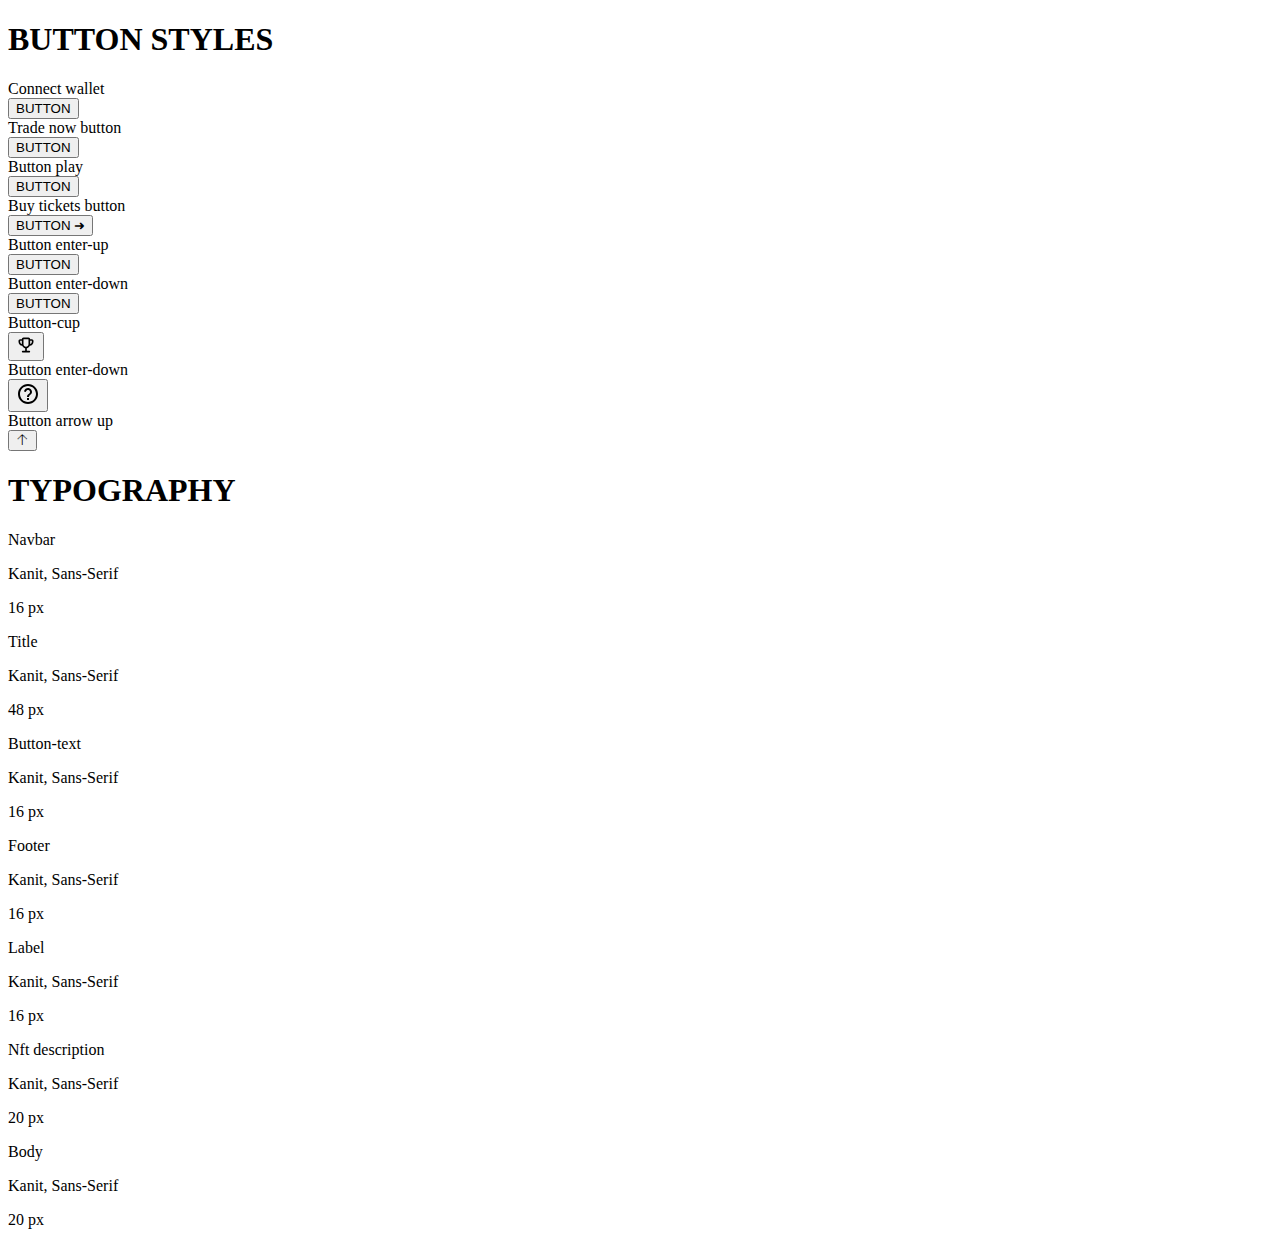
==== commit ec3c0bec: "feat: create button and tipography" ====
--- a/designsystem/index.html
+++ b/designsystem/index.html
@@ -8,1594 +8,180 @@
     <link rel="stylesheet" href="../css/index.css" />
   </head>
   <body>
-    <div class="logo">
-      <div class="logo__content">
-        <div class="logo__text">
-          <h2>Logos</h2>
+    <div class="logo"></div>
+    <div class="brand-colors"></div>
+    <div class="title-button-style">
+      <h1>BUTTON STYLES</h1>
+    </div>
+
+    <div class="container-button">
+      <div class="prima-fila-butt">
+        <div class="connect-wallet-button">
+          <span>Connect wallet</span>
+          <div><button class="button" id="btn-wallet">BUTTON</button></div>
         </div>
-        <div class="logo__svg">
-          <div class="logo__svg-content">
-            <div class="logo__svg-content--main">
-              <img src="../assets/logos/bunny-logo-hd.png" alt="bunny logo"/>
-            <span class="logo__svg-content--main">
-              <img src="../assets/logos/bunny-logo-hd.png" alt="bunny logo" />
+
+        <div class="trade-now-button">
+          <span>Trade now button</span>
+          <div><button class="button" id="button-trade">BUTTON</button></div>
+        </div>
+
+        <div class="play-button">
+          <span>Button play</span>
+          <div><button class="button" id="btn-play">BUTTON</button></div>
+        </div>
+
+        <div class="buy-tickets-button">
+          <span>Buy tickets button</span>
+          <div><button class="button" id="btn-tickets">BUTTON ➜</button></div>
+        </div>
+      </div>
+
+      <div class="seconda-fila-button">
+        <div class="enter-up">
+          <span>Button enter-up</span>
+          <div><button class="button" id="btn-enter-up">BUTTON</button></div>
+        </div>
+
+        <div class="enter-down">
+          <span>Button enter-down</span>
+          <div><button class="button" id="btn-enter-down">BUTTON</button></div>
+        </div>
+      </div>
+
+      <div class="terza-fila-button">
+        <div class="cup">
+          <span>Button-cup</span>
+          <div>
+            <button class="button" id="btn-cup">
               <svg
                 viewBox="0 0 48 48"
-                height="48px"
-                width="48px"
-                color="text"
+                width="20px"
                 xmlns="http://www.w3.org/2000/svg"
-                class="sc-231a1e38-0 jwIceD"
+                class="sc-231a1e38-0 iDcbEw"
               >
                 <path
-                  fill-rule="evenodd"
-                  clip-rule="evenodd"
-                  d="M14.9024 0C10.8947 0 7.87179 3.60289 8.60749 7.50271L10.3484 16.7306C4.45101 19.3061 0 23.7533 0 29.3333V32.7273C0 37.3405 3.08306 41.2029 7.39317 43.8102C11.7369 46.4379 17.6132 48 24 48C30.3868 48 36.2631 46.4379 40.6068 43.8102C44.9169 41.2029 48 37.3405 48 32.7273V29.3333C48 23.7236 43.5028 19.2593 37.5552 16.6889L39.2882 7.50271C40.0239 3.6029 37.001 0 32.9933 0C29.4567 0 26.5896 2.83809 26.5896 6.33904V14.147C25.7386 14.0899 24.8746 14.0606 24 14.0606C23.0897 14.0606 22.1908 14.0923 21.3061 14.1541V6.33904C21.3061 2.83809 18.4391 0 14.9024 0ZM17.8776 28.3637C17.8776 30.372 16.7811 32 15.4286 32C14.0761 32 12.9796 30.372 12.9796 28.3637C12.9796 26.3554 14.0761 24.7273 15.4286 24.7273C16.7811 24.7273 17.8776 26.3554 17.8776 28.3637ZM34.7757 28.3637C34.7757 30.372 33.6792 32 32.3267 32C30.9742 32 29.8777 30.372 29.8777 28.3637C29.8777 26.3554 30.9742 24.7273 32.3267 24.7273C33.6792 24.7273 34.7757 26.3554 34.7757 28.3637Z"
-                  fill="url(#paint0_linear)"
+                  d="M38 10H34C34 7.79086 32.2091 6 30 6H18C15.7909 6 14 7.79086 14 10H10C7.8 10 6 11.8 6 14V16C6 21.1 9.84 25.26 14.78 25.88C16.04 28.88 18.74 31.14 22 31.8V38H16C14.8954 38 14 38.8954 14 40C14 41.1046 14.8954 42 16 42H32C33.1046 42 34 41.1046 34 40C34 38.8954 33.1046 38 32 38H26V31.8C29.26 31.14 31.96 28.88 33.22 25.88C38.16 25.26 42 21.1 42 16V14C42 11.8 40.2 10 38 10ZM10 16V14H14V21.64C11.68 20.8 10 18.6 10 16ZM24 28C20.7 28 18 25.3 18 22V10H30V22C30 25.3 27.3 28 24 28ZM38 16C38 18.6 36.32 20.8 34 21.64V14H38V16Z"
                 ></path>
-                <defs>
-                  <linearGradient
-                    id="paint0_linear"
-                    x1="24"
-                    y1="0"
-                    x2="24"
-                    y2="48"
-                    gradientUnits="userSpaceOnUse"
-                  >
-                    <stop stop-color="#7645D9"></stop>
-                    <stop offset="1" stop-color="#5121B1"></stop>
-                  </linearGradient>
-                </defs>
               </svg>
+            </button>
+          </div>
+        </div>
+
+        <div class="punto-inter">
+          <span>Button enter-down</span>
+          <div>
+            <button class="button" id="btn-question-mark">
               <svg
-                xmlns:xlink="http://www.w3.org/1999/xlink"
-                viewBox="0 0 1281 199"
-                class="sc-231a1e38-0 dPwWVs desktop-icon"
-                color="text"
-                width="1281"
+                viewBox="0 0 24 24"
+                width="24px"
+                color="white"
                 xmlns="http://www.w3.org/2000/svg"
-                height="199"
+                class="sc-231a1e38-0 iDcbEw"
               >
                 <path
-                  fill="#FFFFFF"
-                  d="M247.013 153.096c-2.979 0-5.085-.617-6.318-1.849-1.13-1.233-1.695-3.185-1.695-5.856v-89.22c0-2.672.616-4.624 1.849-5.856 1.233-1.336 3.287-2.004 6.164-2.004h37.753c14.382 0 24.963 3.031 31.744 9.092 6.78 6.061 10.17 15.101 10.17 27.12 0 11.917-3.39 20.906-10.17 26.967-6.678 5.959-17.259 8.938-31.744 8.938h-14.639v24.963c0 2.671-.616 4.623-1.849 5.856-1.233 1.232-3.339 1.849-6.318 1.849h-14.947zm35.288-55.012c4.212 0 7.448-1.13 9.708-3.39 2.362-2.26 3.544-5.65 3.544-10.17 0-4.623-1.182-8.065-3.544-10.325-2.26-2.26-5.496-3.39-9.708-3.39h-12.174v27.275h12.174zM363.071 155.407c-9.656 0-17.412-3.082-23.268-9.245-5.753-6.267-8.629-15.05-8.629-26.351 0-8.629 1.952-16.18 5.855-22.652 4.007-6.472 9.606-11.454 16.797-14.947 7.294-3.595 15.666-5.393 25.117-5.393 7.808 0 14.691.873 20.649 2.62 6.061 1.643 11.608 4.057 16.642 7.242v61.638c0 1.952-.359 3.236-1.079 3.852-.719.617-2.157.925-4.314.925h-15.718c-1.13 0-2.003-.154-2.619-.463-.617-.41-1.13-1.027-1.541-1.849l-2.004-4.622c-2.979 3.184-6.574 5.496-10.786 6.934-4.109 1.541-9.143 2.311-15.102 2.311zm11.558-20.957c4.006 0 7.139-.976 9.399-2.927 2.26-1.952 3.39-4.726 3.39-8.322V99.163c-1.951-.925-4.417-1.387-7.396-1.387-5.445 0-9.811 1.9-13.098 5.701-3.185 3.801-4.777 9.143-4.777 16.026 0 9.965 4.16 14.947 12.482 14.947zM437.679 153.096c-2.98 0-5.086-.617-6.318-1.849-1.233-1.233-1.849-3.185-1.849-5.856V83.907c0-1.849.308-3.082.924-3.698.719-.72 2.157-1.079 4.315-1.079h15.872c1.232 0 2.157.206 2.773.617.719.308 1.13.924 1.233 1.849l.77 4.623c2.877-2.877 6.627-5.137 11.249-6.78 4.726-1.747 9.965-2.62 15.718-2.62 8.321 0 15.05 2.363 20.186 7.088 5.137 4.623 7.705 11.506 7.705 20.649v40.835c0 2.671-.616 4.623-1.849 5.856-1.13 1.232-3.185 1.849-6.164 1.849h-14.947c-2.979 0-5.136-.617-6.472-1.849-1.233-1.233-1.849-3.185-1.849-5.856v-38.832c0-3.082-.668-5.29-2.003-6.626-1.336-1.335-3.442-2.003-6.318-2.003-3.082 0-5.548.822-7.397 2.465-1.746 1.644-2.619 3.904-2.619 6.781v38.215c0 2.671-.617 4.623-1.849 5.856-1.13 1.232-3.185 1.849-6.164 1.849h-14.947zM564.725 155.407c-14.382 0-25.477-3.339-33.285-10.016-7.807-6.677-11.711-16.385-11.711-29.124 0-7.807 1.798-14.69 5.393-20.648 3.596-5.959 8.784-10.582 15.564-13.869 6.883-3.287 14.999-4.931 24.347-4.931 7.088 0 13.047.668 17.875 2.003 4.931 1.336 9.297 3.39 13.098 6.164 1.13.72 1.695 1.644 1.695 2.774 0 .822-.411 1.9-1.233 3.236l-6.318 10.94c-.719 1.439-1.592 2.158-2.619 2.158-.617 0-1.593-.411-2.928-1.233-2.774-1.746-5.393-3.03-7.859-3.852-2.363-.822-5.342-1.233-8.937-1.233-5.137 0-9.297 1.644-12.482 4.931-3.082 3.287-4.623 7.807-4.623 13.56 0 5.856 1.592 10.376 4.777 13.56 3.185 3.082 7.551 4.623 13.098 4.623 3.287 0 6.267-.462 8.938-1.387 2.671-.924 5.393-2.208 8.167-3.852 1.438-.822 2.465-1.233 3.082-1.233.924 0 1.746.719 2.465 2.158l6.934 11.865c.514 1.027.771 1.849.771 2.465 0 .925-.617 1.798-1.849 2.62-4.315 2.774-9.041 4.828-14.177 6.164-5.034 1.438-11.095 2.157-18.183 2.157zM638.004 155.407c-9.657 0-17.413-3.082-23.268-9.245-5.753-6.267-8.63-15.05-8.63-26.351 0-8.629 1.952-16.18 5.856-22.652 4.006-6.472 9.605-11.454 16.796-14.947 7.294-3.595 15.667-5.393 25.118-5.393 7.807 0 14.69.873 20.648 2.62 6.061 1.643 11.609 4.057 16.643 7.242v61.638c0 1.952-.36 3.236-1.079 3.852-.719.617-2.157.925-4.315.925h-15.717c-1.13 0-2.004-.154-2.62-.463-.616-.41-1.13-1.027-1.541-1.849l-2.003-4.622c-2.979 3.184-6.575 5.496-10.787 6.934-4.109 1.541-9.143 2.311-15.101 2.311zm11.557-20.957c4.007 0 7.14-.976 9.4-2.927 2.26-1.952 3.39-4.726 3.39-8.322V99.163c-1.952-.925-4.417-1.387-7.397-1.387-5.444 0-9.81 1.9-13.098 5.701-3.184 3.801-4.777 9.143-4.777 16.026 0 9.965 4.161 14.947 12.482 14.947zM787.963 147.24c.719.822 1.079 1.747 1.079 2.774 0 .924-.308 1.695-.925 2.311-.616.514-1.438.771-2.465.771h-23.885c-1.438 0-2.517-.103-3.236-.308-.616-.309-1.284-.874-2.003-1.695l-20.957-28.508v22.806c0 2.671-.616 4.623-1.849 5.856-1.233 1.232-3.339 1.849-6.318 1.849h-14.947c-2.979 0-5.085-.617-6.318-1.849-1.13-1.233-1.695-3.185-1.695-5.856v-89.22c0-2.672.616-4.624 1.849-5.856 1.233-1.336 3.288-2.004 6.164-2.004h14.947c2.979 0 5.085.668 6.318 2.004 1.233 1.232 1.849 3.184 1.849 5.855v51.622l20.341-26.504c.616-.822 1.284-1.387 2.003-1.695.719-.309 1.798-.463 3.236-.463h23.885c1.027 0 1.797.309 2.311.925.616.514.925 1.233.925 2.157 0 1.028-.36 1.952-1.079 2.774l-26.35 30.203 27.12 32.051zM837.998 155.407c-8.629 0-16.334-1.438-23.114-4.314-6.677-2.877-11.968-7.192-15.872-12.944-3.903-5.753-5.855-12.79-5.855-21.111 0-13.047 3.698-23.012 11.095-29.895 7.396-6.883 18.029-10.324 31.897-10.324 13.561 0 23.834 3.39 30.819 10.17 7.089 6.678 10.633 15.975 10.633 27.891 0 5.137-2.26 7.705-6.78 7.705h-48.386c0 4.417 1.643 7.808 4.931 10.17 3.39 2.363 8.475 3.544 15.255 3.544 4.212 0 7.705-.359 10.479-1.078 2.876-.822 5.753-2.003 8.629-3.544 1.233-.514 2.055-.771 2.465-.771.925 0 1.695.617 2.312 1.849l5.239 9.862c.514 1.028.771 1.798.771 2.312 0 .924-.617 1.798-1.85 2.619-4.211 2.774-8.988 4.777-14.33 6.01-5.342 1.233-11.455 1.849-18.338 1.849zm11.866-48.077c0-3.904-1.13-6.935-3.39-9.092-2.26-2.157-5.651-3.236-10.171-3.236s-7.961 1.13-10.324 3.39c-2.363 2.158-3.544 5.137-3.544 8.938h27.429zM930.417 155.407c-8.63 0-16.797-.873-24.501-2.619-7.705-1.85-13.92-4.418-18.646-7.705-1.746-1.13-2.619-2.312-2.619-3.544 0-.822.308-1.695.924-2.62l7.551-12.019c.822-1.233 1.643-1.849 2.465-1.849.514 0 1.387.359 2.62 1.078 3.801 2.158 8.115 3.904 12.944 5.239 4.828 1.336 9.605 2.004 14.331 2.004 4.828 0 8.372-.719 10.632-2.158 2.363-1.438 3.544-3.749 3.544-6.934 0-3.082-1.284-5.496-3.852-7.242-2.466-1.747-7.14-3.955-14.023-6.626-10.375-3.904-18.491-8.27-24.347-13.099-5.753-4.93-8.629-11.608-8.629-20.032 0-10.17 3.647-17.926 10.941-23.268C907.046 48.67 916.753 46 928.876 46c8.423 0 15.615.77 21.573 2.311 6.061 1.439 11.197 3.699 15.409 6.78 1.747 1.336 2.62 2.569 2.62 3.699 0 .719-.308 1.54-.925 2.465l-7.55 12.02c-.925 1.232-1.747 1.849-2.466 1.849-.513 0-1.387-.36-2.619-1.079-5.959-3.904-13.047-5.855-21.265-5.855-4.418 0-7.808.719-10.171 2.157-2.362 1.438-3.544 3.801-3.544 7.088 0 2.26.617 4.11 1.849 5.548 1.233 1.438 2.877 2.722 4.931 3.852 2.158 1.027 5.445 2.363 9.862 4.007l2.928 1.078c7.602 2.98 13.561 5.856 17.875 8.63 4.418 2.67 7.756 6.009 10.016 10.016 2.26 3.903 3.39 8.834 3.39 14.793 0 9.143-3.441 16.437-10.324 21.881-6.78 5.445-16.796 8.167-30.048 8.167zM1003.53 153.096c-1.54 0-2.72-.257-3.544-.771-.822-.513-1.439-1.541-1.85-3.082l-19.878-66.569c-.205-.616-.308-1.078-.308-1.386 0-1.438 1.027-2.158 3.082-2.158h20.338c1.34 0 2.31.257 2.93.77.62.412 1.03 1.13 1.23 2.158l8.32 34.98 10.48-28.2c.52-1.232 1.03-2.054 1.54-2.465.62-.514 1.65-.77 3.09-.77h9.7c1.44 0 2.42.256 2.93.77.62.41 1.18 1.233 1.7 2.465l10.32 28.2 8.48-34.98c.3-1.027.71-1.746 1.23-2.157.51-.514 1.44-.77 2.77-.77h20.5c2.05 0 3.08.719 3.08 2.157 0 .308-.1.77-.31 1.386l-20.03 66.569c-.41 1.541-1.03 2.569-1.85 3.082-.72.514-1.85.771-3.39.771h-15.1c-1.44 0-2.52-.257-3.24-.771-.72-.616-1.33-1.643-1.85-3.082l-10.17-27.891-10.17 27.891c-.41 1.439-1.03 2.466-1.85 3.082-.72.514-1.79.771-3.23.771h-14.95zM1128.73 155.407c-9.66 0-17.41-3.082-23.27-9.245-5.75-6.267-8.63-15.05-8.63-26.351 0-8.629 1.95-16.18 5.86-22.652 4-6.472 9.6-11.454 16.79-14.947 7.3-3.595 15.67-5.393 25.12-5.393 7.81 0 14.69.873 20.65 2.62 6.06 1.643 11.61 4.057 16.64 7.242v61.638c0 1.952-.36 3.236-1.08 3.852-.72.617-2.15.925-4.31.925h-15.72c-1.13 0-2-.154-2.62-.463-.62-.41-1.13-1.027-1.54-1.849l-2-4.622c-2.98 3.184-6.58 5.496-10.79 6.934-4.11 1.541-9.14 2.311-15.1 2.311zm11.56-20.957c4 0 7.14-.976 9.4-2.927 2.26-1.952 3.39-4.726 3.39-8.322V99.163c-1.96-.925-4.42-1.387-7.4-1.387-5.45 0-9.81 1.9-13.1 5.701-3.18 3.801-4.78 9.143-4.78 16.026 0 9.965 4.17 14.947 12.49 14.947zM1203.18 184.223c-2.98 0-5.08-.616-6.32-1.849-1.13-1.233-1.69-3.185-1.69-5.856V88.222c4.62-3.287 10.43-6.01 17.41-8.167 6.99-2.157 14.28-3.236 21.88-3.236 31.03 0 46.54 13.15 46.54 39.448 0 11.917-3.29 21.419-9.86 28.508-6.58 7.088-15.87 10.632-27.89 10.632-3.39 0-6.68-.411-9.87-1.233-3.08-.821-5.65-1.951-7.7-3.39v25.734c0 2.671-.62 4.623-1.85 5.856-1.23 1.233-3.34 1.849-6.32 1.849h-14.33zm33.44-49.619c4.42 0 7.71-1.643 9.86-4.931 2.26-3.39 3.39-7.91 3.39-13.56 0-6.677-1.33-11.352-4-14.023-2.57-2.773-6.58-4.16-12.02-4.16-3.5 0-6.27.462-8.32 1.387v24.501c0 3.493.97 6.164 2.92 8.013 1.96 1.849 4.68 2.773 8.17 2.773z"
-                ></path>
-                <path
-                  fill-rule="evenodd"
-                  clip-rule="evenodd"
-                  d="M97.556 198.607c-29.192-.022-52.708-7.027-69.138-19.609-16.627-12.733-25.448-30.803-25.448-51.25 0-19.701 8.801-33.907 18.76-43.51 7.805-7.525 16.417-12.344 22.414-15.117-1.356-4.162-3.048-9.61-4.562-15.238-2.025-7.53-4.012-16.366-4.012-22.84 0-7.663 1.67-15.36 6.175-21.34C46.505 3.385 53.671 0 62.291 0c6.737 0 12.457 2.499 16.934 6.81 4.28 4.12 7.13 9.593 9.097 15.298 3.456 10.024 4.802 22.618 5.179 35.187h8.257c.378-12.569 1.723-25.163 5.18-35.187 1.967-5.705 4.815-11.177 9.096-15.298C120.512 2.5 126.231 0 132.968 0c8.621 0 15.786 3.385 20.546 9.703 4.505 5.98 6.176 13.677 6.176 21.34 0 6.474-1.988 15.31-4.013 22.84-1.514 5.628-3.206 11.076-4.562 15.238 5.997 2.773 14.61 7.592 22.414 15.118 9.959 9.602 18.76 23.808 18.76 43.509 0 20.447-8.82 38.517-25.448 51.25-16.43 12.582-39.946 19.587-69.138 19.609h-.147z"
-                  fill="#633001"
-                ></path>
-                <path
-                  d="M62.29 7.288c-12.625 0-18.437 9.516-18.437 22.675 0 10.46 6.753 31.408 9.523 39.563.624 1.835-.356 3.844-2.142 4.555-10.119 4.031-39.981 18.789-39.981 52.588 0 35.603 30.347 62.448 86.31 62.491l.066-.001.067.001c55.962-.043 86.309-26.888 86.309-62.491 0-33.799-29.862-48.557-39.981-52.588-1.786-.71-2.765-2.72-2.142-4.555 2.771-8.154 9.524-29.103 9.524-39.563 0-13.16-5.812-22.675-18.438-22.675-18.174 0-22.705 26.007-23.028 53.92-.021 1.863-1.513 3.375-3.357 3.375H88.676c-1.845 0-3.336-1.512-3.358-3.375-.323-27.913-4.853-53.92-23.028-53.92z"
-                  fill="#D1884F"
-                ></path>
-                <path
-                  d="M97.696 177.755c-41.118 0-86.372-22.235-86.443-51.018v.134c0 35.632 30.395 62.491 86.443 62.491s86.443-26.859 86.443-62.491v-.134c-.071 28.783-45.325 51.018-86.443 51.018z"
-                  fill="#FEDC90"
-                ></path>
-                <path
-                  class="eye"
-                  d="M74.85 117.896c0 9.718-4.546 14.779-10.154 14.779s-10.154-5.061-10.154-14.779 4.546-14.779 10.154-14.779 10.154 5.061 10.154 14.779zM140.851 117.896c0 9.718-4.546 14.779-10.154 14.779s-10.154-5.061-10.154-14.779 4.546-14.779 10.154-14.779 10.154 5.061 10.154 14.779z"
-                  fill="#633001"
+                  d="M12 2C6.48 2 2 6.48 2 12C2 17.52 6.48 22 12 22C17.52 22 22 17.52 22 12C22 6.48 17.52 2 12 2ZM12 20C7.59 20 4 16.41 4 12C4 7.59 7.59 4 12 4C16.41 4 20 7.59 20 12C20 16.41 16.41 20 12 20ZM11 16H13V18H11V16ZM12.61 6.04C10.55 5.74 8.73 7.01 8.18 8.83C8 9.41 8.44 10 9.05 10H9.25C9.66 10 9.99 9.71 10.13 9.33C10.45 8.44 11.4 7.83 12.43 8.05C13.38 8.25 14.08 9.18 14 10.15C13.9 11.49 12.38 11.78 11.55 13.03C11.55 13.04 11.54 13.04 11.54 13.05C11.53 13.07 11.52 13.08 11.51 13.1C11.42 13.25 11.33 13.42 11.26 13.6C11.25 13.63 11.23 13.65 11.22 13.68C11.21 13.7 11.21 13.72 11.2 13.75C11.08 14.09 11 14.5 11 15H13C13 14.58 13.11 14.23 13.28 13.93C13.3 13.9 13.31 13.87 13.33 13.84C13.41 13.7 13.51 13.57 13.61 13.45C13.62 13.44 13.63 13.42 13.64 13.41C13.74 13.29 13.85 13.18 13.97 13.07C14.93 12.16 16.23 11.42 15.96 9.51C15.72 7.77 14.35 6.3 12.61 6.04Z"
                 ></path>
               </svg>
-            </div>
+            </button>
+          </div>
+        </div>
+
+        <div class="arrow-up">
+          <span>Button arrow up</span>
+          <div><button class="button" id="btn-arrow-up">🡡</button></div>
+        </div>
+      </div>
+    </div>
+    <h1>TYPOGRAPHY</h1>
+
+    <div class="container-tipography">
+      <div class="first-column-tipog">
+        <div class="container-navbar">
+          <div class="title nav">
+            <p class="intest">Navbar</p>
+          </div>
+          <div class="size-family-nav">
+            <p class="font-family">Kanit, Sans-Serif</p>
+            <span>16 px</span>
+          </div>
+        </div>
+
+        <div class="space"></div>
+
+        <div class="container-title">
+          <div class="name-tip">
+            <p class="intest">Title</p>
+          </div>
+          <div class="size-family-title">
+            <p class="font-family">Kanit, Sans-Serif</p>
+            <span>48 px</span>
+          </div>
+        </div>
+
+        <div class="space"></div>
+
+        <div class="container-button-tip">
+          <div class="button-tip">
+            <p class="intest">Button-text</p>
+          </div>
+          <div class="size-family-button">
+            <p class="font-family">Kanit, Sans-Serif</p>
+            <span>16 px</span>
+          </div>
+        </div>
+      </div>
+
+      <div class="second-column-tipog">
+        <div class="container-footer">
+          <div class="footer-tip">
+            <p class="intest">Footer</p>
+          </div>
+          <div class="size-family-footer">
+            <p class="font-family">Kanit, Sans-Serif</p>
+            <span>16 px</span>
+          </div>
+        </div>
+
+        <div class="space"></div>
+
+        <div class="container-label">
+          <div class="label-tip">
+            <p class="intest">Label</p>
+          </div>
+          <div class="size-family-label">
+            <p class="font-family">Kanit, Sans-Serif</p>
+            <span>16 px</span>
+          </div>
+        </div>
+
+        <div class="space"></div>
+
+        <div class="container-nft">
+          <div class="nft-tip">
+            <p class="intest">Nft description</p>
+          </div>
+          <div class="size-family-nft">
+            <p class="font-family">Kanit, Sans-Serif</p>
+            <span>20 px</span>
+          </div>
+        </div>
+      </div>
+
+      <div class="third-column-tipog">
+        <div class="container-body">
+          <div class="body-tip">
+            <p class="intest">Body</p>
+          </div>
+          <div class="size-family-body">
+            <p class="font-family">Kanit, Sans-Serif</p>
+            <span>20 px</span>
           </div>
         </div>
       </div>
     </div>
-    <div class="brandColor">
-      <div class="brandColor__content">
-        <div class="brandColor__text">
-          <h2>Primary Color</h2>
-        </div>
-        <div class="container">
-          <div class="cardGroup">
-            <div
-              class="card__description cardGroup__cardDescription hvr"
-              id="color-1"
-            ></div>
-            <div class="card__color">
-              <span>Indigo</span>
-              <span>rgba(60, 23, 134, 1)</span>
-              <span>#3c1786</span>
-            </div>
-          </div>
-
-          <div class="cardGroup">
-            <div
-              class="card__description cardGroup__cardDescription hvr"
-              id="color-2"
-            ></div>
-            <div class="card__color">
-              <span>White</span>
-              <span>rgba(255, 255, 255, 1)</span>
-              <span>#ffffff</span>
-            </div>
-          </div>
-
-          <div class="cardGroup">
-            <div
-              class="card__description cardGroup__cardDescription hvr"
-              id="color-3"
-            ></div>
-            <div class="card__color">
-              <span>DimGray</span>
-              <span>rgba(39, 38, 44, 1)</span>
-              <span>#27262c</span>
-            </div>
-          </div>
-
-          <div class="cardGroup">
-            <div
-              class="card__description cardGroup__cardDescription hvr"
-              id="color-4"
-            ></div>
-            <div class="card__color">
-              <span>DeepSkyBlue</span>
-              <span>rgba(31, 199, 212, 1)</span>
-              <span>#1fc7d4</span>
-            </div>
-          </div>
-        </div>
-
-        <div class="brandColor__text">
-          <h2>Secondary Color</h2>
-        </div>
-        <div class="container">
-          <div class="cardGroup">
-            <div
-              class="card__description cardGroup__cardDescription hvr"
-              id="color-5"
-            ></div>
-            <div class="card__color">
-              <span>Gold</span>
-              <span>rgba(240, 185, 11, 1)</span>
-              <span>#f0b90b</span>
-            </div>
-          </div>
-          <div class="cardGroup">
-            <div
-              class="card__description cardGroup__cardDescription hvr"
-              id="color-6"
-            ></div>
-            <div class="card__color">
-              <span>SaddleBrown</span>
-              <span>rgba(99, 48, 1, 1)</span>
-              <span>#633001</span>
-            </div>
-          </div>
-          <div class="cardGroup">
-            <div
-              class="card__description cardGroup__cardDescription hvr"
-              id="color-7"
-            ></div>
-            <div class="card__color">
-              <span>Blue</span>
-              <span>rgba(0, 0, 240, 1)</span>
-              <span>#0000ee</span>
-            </div>
-          </div>
-          <div class="cardGroup">
-            <div
-              class="card__description cardGroup__cardDescription hvr"
-              id="color-8"
-            ></div>
-            <div class="card__color">
-              <span>GoldenRod</span>
-              <span>rgba(255, 178, 56, 1)</span>
-              <span>#ffb237</span>
-            </div>
-          </div>
-        </div>
-      </div>
-    </div>
-    <div class="button-styles"></div>
-    <div class="typography"></div>
-
-    <div class="icons">
-      <div class="icons__content">
-        <div class="icons__text">
-          <h2>ICONS</h2>
-        </div>
-        <div class="icons__svg">
-          <div class="icons__svg-content">
-            <span class="icons__svg-content--main">
-              <div class="main-bunny">
-                <svg
-                  xmlns:xlink="http://www.w3.org/1999/xlink"
-                  viewBox="0 0 198 199"
-                  class="sc-231a1e38-0 dPwWVs mobile-icon"
-                  color="text"
-                  xmlns="http://www.w3.org/2000/svg"
-                >
-                  <path
-                    fill-rule="evenodd"
-                    clip-rule="evenodd"
-                    d="M98.552 198.607c-29.49-.022-53.246-7.027-69.844-19.609C11.91 166.265 3 148.195 3 127.748c0-19.701 8.891-33.907 18.952-43.51 7.884-7.525 16.584-12.344 22.642-15.117-1.37-4.162-3.079-9.61-4.608-15.238-2.046-7.53-4.053-16.366-4.053-22.84 0-7.663 1.687-15.36 6.238-21.34C46.98 3.385 54.218 0 62.926 0c6.806 0 12.584 2.499 17.108 6.81 4.324 4.12 7.202 9.593 9.189 15.298 3.491 10.024 4.85 22.618 5.232 35.187h8.341c.382-12.569 1.741-25.163 5.233-35.187 1.987-5.705 4.865-11.177 9.189-15.298C121.741 2.5 127.519 0 134.325 0c8.708 0 15.947 3.385 20.755 9.703 4.551 5.98 6.239 13.677 6.239 21.34 0 6.474-2.007 15.31-4.054 22.84-1.529 5.628-3.238 11.076-4.608 15.238 6.058 2.773 14.759 7.592 22.643 15.118 10.06 9.602 18.952 23.808 18.952 43.509 0 20.447-8.911 38.517-25.708 51.25-16.598 12.582-40.354 19.587-69.844 19.609h-.148z"
-                    fill="#633001"
-                  ></path>
-                  <path
-                    d="M62.926 7.288c-12.754 0-18.626 9.516-18.626 22.675 0 10.46 6.822 31.408 9.621 39.563.63 1.835-.36 3.844-2.164 4.555-10.222 4.031-40.39 18.789-40.39 52.588 0 35.603 30.658 62.448 87.191 62.49h.135c56.534-.042 87.19-26.887 87.19-62.49 0-33.799-30.167-48.557-40.389-52.588-1.804-.71-2.794-2.72-2.164-4.555 2.799-8.154 9.621-29.103 9.621-39.563 0-13.16-5.871-22.675-18.626-22.675-18.36 0-22.936 26.007-23.263 53.92-.022 1.863-1.528 3.375-3.392 3.375H89.58c-1.863 0-3.37-1.512-3.391-3.375-.326-27.913-4.903-53.92-23.263-53.92z"
-                    fill="#D1884F"
-                  ></path>
-                  <path
-                    d="M98.693 177.755c-41.538 0-87.253-22.235-87.325-51.018v.134c0 35.632 30.705 62.491 87.325 62.491 56.62 0 87.325-26.859 87.325-62.491v-.134c-.072 28.783-45.787 51.018-87.325 51.018z"
-                    fill="#FEDC90"
-                  ></path>
-                  <path
-                    class="eye"
-                    d="M75.614 117.896c0 9.718-4.593 14.779-10.258 14.779-5.665 0-10.258-5.061-10.258-14.779s4.593-14.779 10.258-14.779c5.665 0 10.258 5.061 10.258 14.779zM142.288 117.896c0 9.718-4.592 14.779-10.257 14.779-5.666 0-10.258-5.061-10.258-14.779s4.592-14.779 10.258-14.779c5.665 0 10.257 5.061 10.257 14.779z"
-                    fill="#633001"
-                  ></path>
-                </svg>
-              </div>
-              <img
-                class="favicon"
-                src="../assets/images/icons/main/bunny-logo-hd.png"
-              />
-              <div class="purple-bunny">
-                <svg
-                  xmlns:xlink="http://www.w3.org/1999/xlink"
-                  viewBox="0 0 48 48"
-                  color="text"
-                  xmlns="http://www.w3.org/2000/svg"
-                  class="sc-4ba21b47-0 gDfRPx"
-                >
-                  <path
-                    fill-rule="evenodd"
-                    clip-rule="evenodd"
-                    d="M14.9024 0C10.8947 0 7.87179 3.60289 8.60749 7.50271L10.3484 16.7306C4.45101 19.3061 0 23.7533 0 29.3333V32.7273C0 37.3405 3.08306 41.2029 7.39317 43.8102C11.7369 46.4379 17.6132 48 24 48C30.3868 48 36.2631 46.4379 40.6068 43.8102C44.9169 41.2029 48 37.3405 48 32.7273V29.3333C48 23.7236 43.5028 19.2593 37.5552 16.6889L39.2882 7.50271C40.0239 3.6029 37.001 0 32.9933 0C29.4567 0 26.5896 2.83809 26.5896 6.33904V14.147C25.7386 14.0899 24.8746 14.0606 24 14.0606C23.0897 14.0606 22.1908 14.0923 21.3061 14.1541V6.33904C21.3061 2.83809 18.4391 0 14.9024 0ZM17.8776 28.3637C17.8776 30.372 16.7811 32 15.4286 32C14.0761 32 12.9796 30.372 12.9796 28.3637C12.9796 26.3554 14.0761 24.7273 15.4286 24.7273C16.7811 24.7273 17.8776 26.3554 17.8776 28.3637ZM34.7757 28.3637C34.7757 30.372 33.6792 32 32.3267 32C30.9742 32 29.8777 30.372 29.8777 28.3637C29.8777 26.3554 30.9742 24.7273 32.3267 24.7273C33.6792 24.7273 34.7757 26.3554 34.7757 28.3637Z"
-                    fill='url("#paint0_linear")'
-                  ></path>
-                  <defs>
-                    <linearGradient
-                      id="paint0_linear"
-                      x1="24"
-                      y1="0"
-                      x2="24"
-                      y2="48"
-                      gradientUnits="userSpaceOnUse"
-                    >
-                      <stop stop-color="#7645D9"></stop>
-                      <stop offset="1" stop-color="#5121B1"></stop>
-                    </linearGradient>
-                    <linearGradient
-                      id="paint0_linear"
-                      x1="24"
-                      y1="0"
-                      x2="24"
-                      y2="48"
-                      gradientUnits="userSpaceOnUse"
-                    >
-                      <stop stop-color="#7645D9"></stop>
-                      <stop offset="1" stop-color="#5121B1"></stop>
-                    </linearGradient>
-                    <linearGradient
-                      id="paint0_linear"
-                      x1="24"
-                      y1="0"
-                      x2="24"
-                      y2="48"
-                      gradientUnits="userSpaceOnUse"
-                    >
-                      <stop stop-color="#7645D9"></stop>
-                      <stop offset="1" stop-color="#5121B1"></stop>
-                    </linearGradient>
-                  </defs>
-                </svg>
-              </div>
-              <div class="bunny-deck">
-                <svg
-                  xmlns:xlink="http://www.w3.org/1999/xlink"
-                  viewBox="0 0 64 64"
-                  color="text"
-                  xmlns="http://www.w3.org/2000/svg"
-                  class="sc-231a1e38-0 dPwWVs"
-                >
-                  <g clip-path="url(#svg3)" fill="#F4EEFF">
-                    <rect
-                      width="32"
-                      height="40"
-                      rx="5.33333"
-                      transform="matrix(-0.866025 -0.5 -0.5 0.866025 65.6667 24.29)"
-                      fill="#7645D9"
-                    ></rect>
-                    <path
-                      fill-rule="evenodd"
-                      clip-rule="evenodd"
-                      d="M47.988 26.8647C48.913 25.2625 50.9618 24.7135 52.5641 25.6386C54.3798 26.6868 54.7973 29.1264 53.4335 30.7188L49.9995 34.7284C51.4808 37.0281 52.089 39.7267 50.7938 41.97C49.6296 43.9866 47.3505 44.856 44.9724 44.9153C42.5675 44.9753 39.8188 44.2341 37.2483 42.7501C34.6778 41.266 32.6615 39.2561 31.5111 37.1434C30.3734 35.0542 29.9868 32.6458 31.1511 30.6292C32.4387 28.3989 35.0576 27.5731 37.7711 27.694L39.534 22.694C40.2312 20.7167 42.5527 19.8585 44.3684 20.9068C45.9706 21.8318 46.5196 23.8807 45.5945 25.4829L43.4518 29.1943C43.8691 29.3931 44.2848 29.6114 44.6966 29.8492C45.0944 30.0788 45.4782 30.3206 45.847 30.573L47.988 26.8647ZM39.6099 34.0874C39.0216 35.1064 37.9767 35.6046 37.2761 35.2001C36.5755 34.7956 36.4845 33.6416 37.0728 32.6226C37.6612 31.6035 38.7061 31.1053 39.4067 31.5098C40.1073 31.9143 40.1982 33.0683 39.6099 34.0874ZM43.9649 39.0619C44.6655 39.4663 45.7104 38.9681 46.2987 37.9491C46.8871 36.93 46.7961 35.776 46.0955 35.3715C45.3949 34.9671 44.35 35.4653 43.7616 36.4843C43.1733 37.5034 43.2643 38.6574 43.9649 39.0619Z"
-                      fill="#523193"
-                    ></path>
-                    <path
-                      opacity="0.7"
-                      d="M49.6666 15.0524L42.5726 10.9566C40.0217 9.48387 36.7599 10.3579 35.2871 12.9088L20.6205 38.3122C19.1477 40.8631 20.0217 44.1249 22.5726 45.5976L26.7339 48.0002L44.3333 48.0002C47.2788 48.0002 49.6666 45.6124 49.6666 42.6668L49.6666 15.0524Z"
-                      fill="#452A7A"
-                    ></path>
-                    <path
-                      d="M33.7371 52.0434L43.094 46.6412C45.6449 45.1684 46.5189 41.9066 45.0461 39.3557L32.532 17.6807L20.6205 38.3121C19.1477 40.863 20.0217 44.1249 22.5726 45.5976L33.7371 52.0434Z"
-                      fill="#452A7A"
-                    ></path>
-                    <rect
-                      x="16"
-                      y="6.3335"
-                      width="32"
-                      height="40"
-                      rx="5.33333"
-                      fill="#9A6AFF"
-                    ></rect>
-                    <path
-                      fill-rule="evenodd"
-                      clip-rule="evenodd"
-                      d="M33.3938 16.122C33.3938 14.113 35.0224 12.4844 37.0314 12.4844C39.3079 12.4844 41.0251 14.5519 40.6071 16.7897L39.5548 22.4247C42.1963 23.783 44.2335 25.9905 44.2335 28.8033C44.2335 31.3318 42.5623 33.3867 40.3582 34.7336C38.1293 36.0958 35.142 36.8911 31.919 36.8911C28.696 36.8911 25.7087 36.0958 23.4798 34.7336C21.2757 33.3867 19.6045 31.3318 19.6045 28.8033C19.6045 26.0068 21.6189 23.8083 24.2362 22.4489L23.1794 16.7898C22.7615 14.5519 24.4786 12.4844 26.7552 12.4844C28.7642 12.4844 30.3928 14.113 30.3928 16.122L30.3928 20.7755C30.8932 20.7359 31.4026 20.7155 31.919 20.7155C32.4177 20.7155 32.9099 20.7345 33.3938 20.7715V16.122ZM29.4367 27.4631C29.4367 28.7408 28.7246 29.7766 27.8461 29.7766C26.9677 29.7766 26.2556 28.7408 26.2556 27.4631C26.2556 26.1854 26.9677 25.1496 27.8461 25.1496C28.7246 25.1496 29.4367 26.1854 29.4367 27.4631ZM36.233 29.7763C37.1115 29.7763 37.8236 28.7405 37.8236 27.4627C37.8236 26.185 37.1115 25.1492 36.233 25.1492C35.3546 25.1492 34.6425 26.185 34.6425 27.4627C34.6425 28.7405 35.3546 29.7763 36.233 29.7763Z"
-                      fill="#7645D9"
-                    ></path>
-                    <path
-                      opacity="0.7"
-                      d="M21.3333 46.3334C18.3878 46.3334 16 43.9456 16 41.0001L16 15.2882L23.4272 11.0001C25.9781 9.52733 29.24 10.4013 30.7127 12.9522L45.3794 38.3556C46.8521 40.9065 45.9781 44.1684 43.4273 45.6411L42.2282 46.3334H21.3333Z"
-                      fill="#7645D9"
-                    ></path>
-                    <rect
-                      x="-1.66675"
-                      y="24.29"
-                      width="32"
-                      height="40"
-                      rx="5.33333"
-                      transform="rotate(-30 -1.66675 24.29)"
-                      fill="#CAB3F8"
-                    ></rect>
-                    <path
-                      opacity="0.7"
-                      fill-rule="evenodd"
-                      clip-rule="evenodd"
-                      d="M19.5708 25.8631C18.6224 24.2205 19.1853 22.12 20.828 21.1715C22.6894 20.0968 25.0695 20.9767 25.7842 23.0038L27.584 28.1082C30.3851 27.9718 33.0929 28.8151 34.4208 31.1151C35.6144 33.1825 35.218 35.6517 34.0517 37.7935C32.8722 39.9595 30.805 42.0202 28.1697 43.5417C25.5344 45.0632 22.7162 45.8231 20.2507 45.7615C17.8126 45.7007 15.476 44.8094 14.2824 42.7419C12.9623 40.4553 13.5715 37.7068 15.0698 35.3595L11.5341 31.2312C10.136 29.5986 10.564 27.0975 12.4255 26.0228C14.0681 25.0743 16.1686 25.6372 17.1171 27.2799L19.3139 31.0849C19.7043 30.8162 20.1112 30.5591 20.5335 30.3153C20.9413 30.0799 21.3527 29.8631 21.7658 29.6649L19.5708 25.8631ZM21.6892 37.0043C22.2924 38.049 22.1991 39.2322 21.4809 39.6469C20.7626 40.0615 19.6913 39.5508 19.0881 38.506C18.485 37.4613 18.5782 36.2781 19.2965 35.8634C20.0148 35.4487 21.086 35.9595 21.6892 37.0043ZM28.3382 35.6877C29.0564 35.273 29.1497 34.0898 28.5465 33.0451C27.9433 32.0003 26.8721 31.4896 26.1538 31.9043C25.4355 32.3189 25.3422 33.5021 25.9454 34.5468C26.5486 35.5916 27.6199 36.1024 28.3382 35.6877Z"
-                      fill="#9A6AFF"
-                    ></path>
-                    <g opacity="0.1" fill="#F4EEFF">
-                      <path
-                        d="M13.0716 49.8608L8.23887 41.4903L26.0423 10.6538C27.1289 11.0794 28.0839 11.8629 28.7127 12.952L31.5468 17.8608L13.0716 49.8608Z"
-                        fill="#FFFFFF"
-                      ></path>
-                      <path
-                        d="M30.936 51.698L26.3172 54.3647L39.4698 31.5838L41.0094 34.2505L30.936 51.698Z"
-                        fill="#FFFFFF"
-                      ></path>
-                      <path
-                        d="M24.0449 10.2847L7.1336 39.5759L5.59399 36.9092L20.1155 11.7572L21.4272 10.9999C22.2535 10.5229 23.1544 10.292 24.0449 10.2847Z"
-                        fill="#FFFFFF"
-                      ></path>
-                    </g>
-                  </g>
-                  <defs>
-                    <clipPath id="svg3">
-                      <rect width="64" height="64" fill="white"></rect>
-                    </clipPath>
-                  </defs>
-                </svg>
-              </div>
-              <div class="cronometer">
-                <svg
-                  xmlns:xlink="http://www.w3.org/1999/xlink"
-                  viewBox="0 0 48 48"
-                  color="text"
-                  xmlns="http://www.w3.org/2000/svg"
-                  class="sc-231a1e38-0 dPwWVs"
-                >
-                  <g clip-path="url(#svg5)" fill="#F4EEFF">
-                    <path
-                      fill-rule="evenodd"
-                      clip-rule="evenodd"
-                      d="M44.4825 9.78846C44.9985 10.9575 44.934 12.0841 44.3506 13.0946C43.7672 14.105 42.8238 14.7242 41.5534 14.8619C40.2449 15.0037 38.5223 14.6345 36.5148 13.4755C34.5072 12.3164 33.3262 11.0092 32.7948 9.80511C32.2788 8.63603 32.3433 7.50943 32.9267 6.49898C33.5101 5.48854 34.4535 4.86941 35.7239 4.73171C37.0324 4.5899 38.755 4.95904 40.7625 6.1181C42.7701 7.27716 43.9511 8.58438 44.4825 9.78846ZM46.7339 8.79481C45.9315 6.97669 44.3045 5.3214 41.993 3.98688C39.6815 2.65235 37.4345 2.07098 35.4588 2.28512C33.445 2.50338 31.7896 3.54667 30.7955 5.26852C29.8014 6.99038 29.7255 8.94565 30.5434 10.7988C31.3458 12.6169 32.9728 14.2722 35.2843 15.6067C37.5958 16.9412 39.8428 17.5226 41.8185 17.3085C43.8323 17.0902 45.4877 16.0469 46.4818 14.325C47.4759 12.6032 47.5518 10.6479 46.7339 8.79481Z"
-                      fill="#FFAF00"
-                    ></path>
-                    <path
-                      d="M39.2061 12.466C39.4779 11.9952 39.3166 11.3932 38.8458 11.1213L37.3879 10.2796C36.9171 10.0078 36.315 10.1691 36.0432 10.6399L33.7667 14.5829C33.4949 15.0537 33.6562 15.6558 34.127 15.9276L35.5849 16.7693C36.0557 17.0411 36.6577 16.8798 36.9296 16.409L39.2061 12.466Z"
-                      fill="#EB8C00"
-                    ></path>
-                    <path
-                      d="M42.8521 10.8222C43.1239 10.3514 42.9626 9.74937 42.4917 9.47754L36.9885 6.30023C36.5177 6.02841 35.9156 6.18972 35.6438 6.66054L34.4249 8.77169C34.1531 9.2425 34.3144 9.84453 34.7852 10.1164L40.2885 13.2937C40.7593 13.5655 41.3614 13.4042 41.6332 12.9334L42.8521 10.8222Z"
-                      fill="#FFAF00"
-                    ></path>
-                    <path
-                      d="M42.8521 10.8222C43.1239 10.3514 42.9626 9.74937 42.4917 9.47754L38.2605 7.03465C37.7897 6.76282 37.1877 6.92413 36.9159 7.39495L35.9418 9.08208C35.67 9.5529 35.8313 10.1549 36.3021 10.4268L40.5333 12.8697C41.0041 13.1415 41.6062 12.9802 41.878 12.5093L42.8521 10.8222Z"
-                      fill="#FFD800"
-                    ></path>
-                    <path
-                      d="M42.2502 9.90623C42.3862 9.67082 42.3055 9.3698 42.0701 9.23389L41.2265 8.74685C40.9911 8.61094 40.6901 8.6916 40.5542 8.92701L39.0879 11.4666C38.952 11.702 39.0327 12.0031 39.2681 12.139L40.1117 12.626C40.3471 12.7619 40.6481 12.6813 40.784 12.4458L42.2502 9.90623Z"
-                      fill="#FFE971"
-                    ></path>
-                    <path
-                      d="M14.4276 37.9808C19.0474 45.9826 29.0239 48.079 37.1341 43.3966C45.2442 38.7142 48.4169 29.0261 43.7971 21.0244C39.1773 13.0227 29.2008 10.9262 21.0907 15.6086C12.9805 20.291 9.80785 29.9791 14.4276 37.9808Z"
-                      fill="#EB8C00"
-                    ></path>
-                    <path
-                      d="M12.9928 35.4957C17.6126 43.4975 27.5891 45.5939 35.6993 40.9115C43.8094 36.2291 46.9821 26.541 42.3623 18.5393C37.7425 10.5375 27.766 8.4411 19.6558 13.1235C11.5457 17.8059 8.37303 27.494 12.9928 35.4957Z"
-                      fill="#FFD800"
-                    ></path>
-                    <path
-                      fill-rule="evenodd"
-                      clip-rule="evenodd"
-                      d="M11.7043 22.6394C12.3316 20.7707 13.3072 19.0005 14.5942 17.4155L44.4474 25.2401C44.6009 27.2114 44.3704 29.1765 43.7923 31.0497L11.7043 22.6394ZM39.463 38.0997C40.3335 37.2422 41.1005 36.3113 41.7564 35.3244L10.887 27.2335C10.8573 28.381 10.9556 29.5386 11.1892 30.6891L39.463 38.0997Z"
-                      fill="#FFE971"
-                    ></path>
-                    <path
-                      d="M15.0259 34.3218C19.0448 41.2826 27.6684 43.1382 34.6556 39.1041C41.6428 35.07 44.3477 26.674 40.3288 19.7131C36.31 12.7523 27.6863 10.8967 20.6991 14.9308C13.7119 18.9649 11.0071 27.3609 15.0259 34.3218Z"
-                      fill="#FFC700"
-                    ></path>
-                    <path
-                      d="M16.5423 33.2959C20.044 39.3611 27.4985 40.8267 33.6123 37.2969C39.7261 33.7671 42.1841 26.5785 38.6824 20.5134C35.1806 14.4482 27.7262 12.9826 21.6123 16.5124C15.4985 20.0422 13.0406 27.2308 16.5423 33.2959Z"
-                      fill="#FFFFFF"
-                    ></path>
-                    <path
-                      d="M19.6485 19.4094C18.7716 20.2171 20.1105 20.7851 21.1076 20.1316C22.9645 18.9145 25.1882 18.2126 27.5811 18.2248C31.0292 18.2423 34.1409 19.7388 36.319 22.1137C37.0584 22.9199 38.4114 22.545 37.8645 21.5976C34.5623 15.878 27.6235 14.4433 21.9702 17.7072C21.1156 18.2006 20.3393 18.7732 19.6485 19.4094Z"
-                      fill="#E7E8E8"
-                    ></path>
-                    <path
-                      d="M34.6395 35.043C35.5545 34.2788 34.2368 33.6843 33.2067 34.2845C31.5603 35.2437 29.6432 35.7884 27.5946 35.7783C24.3428 35.7623 21.4084 34.3516 19.3546 32.1127C18.6572 31.3525 17.381 31.706 17.8968 32.5993C21.0104 37.9921 27.5541 39.344 32.8862 36.2656C33.5169 35.9014 34.1025 35.4916 34.6395 35.043Z"
-                      fill="#E7E8E8"
-                    ></path>
-                    <path
-                      d="M32.5972 20.6118C32.801 20.2587 32.6801 19.8071 32.3269 19.6033L32.0205 19.4263C31.6673 19.2225 31.2158 19.3434 31.0119 19.6966L28.0893 24.7587C27.8854 25.1118 28.0064 25.5633 28.3595 25.7672L28.666 25.9442C29.0191 26.148 29.4707 26.027 29.6745 25.6739L32.5972 20.6118Z"
-                      fill="#452A7A"
-                    ></path>
-                    <path
-                      d="M21.2036 27.5233C20.8098 27.6288 20.576 28.0336 20.6816 28.4275L20.7784 28.789C20.884 29.1828 21.2888 29.4166 21.6826 29.311L26.2569 28.0854C26.6507 27.9798 26.8844 27.575 26.7789 27.1812L26.682 26.8197C26.5765 26.4258 26.1717 26.1921 25.7778 26.2976L21.2036 27.5233Z"
-                      fill="#452A7A"
-                    ></path>
-                    <path
-                      d="M25.4809 25.6151C26.244 24.2934 27.8023 23.9359 29.053 24.658C30.3037 25.3801 30.7732 26.9084 30.0101 28.23C29.247 29.5517 27.6887 29.9093 26.438 29.1872C25.1873 28.4651 24.7178 26.9368 25.4809 25.6151Z"
-                      fill="#452A7A"
-                    ></path>
-                    <path
-                      d="M17.0126 14.6084C16.4241 14.2686 15.5801 14.6286 15.1275 15.4126L10.989 22.5807C10.5364 23.3647 10.6466 24.2756 11.2351 24.6154L11.8085 24.9464C12.397 25.2862 13.241 24.9262 13.6936 24.1422L17.8321 16.9741C18.2847 16.1901 18.1745 15.2792 17.586 14.9394L17.0126 14.6084Z"
-                      fill="#EB8C00"
-                    ></path>
-                    <path
-                      d="M1.87053 28.4667C-1.14632 26.725 -0.193534 19.9443 3.7222 13.162C7.63794 6.37974 13.0338 2.16425 16.0507 3.90603C19.0675 5.64781 18.1147 12.4285 14.199 19.2108C10.2833 25.993 4.88739 30.2085 1.87053 28.4667Z"
-                      fill="#FFC700"
-                    ></path>
-                    <path
-                      d="M3.24974 28.6111C0.902471 27.273 2.13775 21.219 5.79373 14.9665C9.44971 8.71396 14.1419 4.63067 16.4892 5.96878C18.8365 7.30688 17.6012 13.3609 13.9452 19.6134C10.2892 25.8659 5.59701 29.9492 3.24974 28.6111Z"
-                      fill="#FFD800"
-                    ></path>
-                    <path
-                      fill-rule="evenodd"
-                      clip-rule="evenodd"
-                      d="M2.32523 23.3938C2.57644 22.2148 2.99217 20.9038 3.55715 19.5196L17.6473 7.92463C17.7625 8.75342 17.6984 9.77478 17.4703 10.9308L2.32523 23.3938ZM15.6081 16.3772C15.9949 15.5396 16.3319 14.7209 16.6159 13.9331L2.04567 25.923C2.0571 26.4661 2.12846 26.9487 2.26274 27.3591L15.6081 16.3772Z"
-                      fill="#FFE971"
-                    ></path>
-                  </g>
-                  <defs>
-                    <clipPath id="svg5">
-                      <rect
-                        width="48"
-                        height="48"
-                        fill="white"
-                        transform="matrix(-1 0 0 1 48 0)"
-                      ></rect>
-                    </clipPath>
-                  </defs>
-                </svg>
-              </div>
-              <img
-                class="ethereum"
-                src="../assets/images/icons/main/ethereum-hd.png"
-              />
-              <div class="bnb-cube">
-                <svg
-                  xmlns:xlink="http://www.w3.org/1999/xlink"
-                  viewBox="0 0 96 96"
-                  color="text"
-                  xmlns="http://www.w3.org/2000/svg"
-                  class="sc-4ba21b47-0 IIbzK"
-                  style="margin-right: 8px"
-                  height="96"
-                >
-                  <circle cx="48" cy="48" r="48" fill="#F0B90B"></circle>
-                  <path
-                    d="M30.9008 25.9057L47.8088 16.0637L64.7169 25.9057L58.5007 29.5416L47.8088 23.3355L37.117 29.5416L30.9008 25.9057ZM64.7169 38.3179L58.5007 34.682L47.8088 40.8881L37.117 34.682L30.9008 38.3179V45.5897L41.5926 51.7958V64.2079L47.8088 67.8438L54.0251 64.2079V51.7958L64.7169 45.5897V38.3179ZM64.7169 58.0018V50.7301L58.5007 54.366V61.6377L64.7169 58.0018ZM69.1305 60.572L58.4386 66.7781V74.0499L75.3467 64.2079V44.524L69.1305 48.1599V60.572ZM62.9143 32.1118L69.1305 35.7477V43.0195L75.3467 39.3836V32.1118L69.1305 28.4759L62.9143 32.1118ZM41.5926 69.411V76.6828L47.8088 80.3187L54.0251 76.6828V69.411L47.8088 73.0469L41.5926 69.411ZM30.9008 58.0018L37.117 61.6377V54.366L30.9008 50.7301V58.0018ZM41.5926 32.1118L47.8088 35.7477L54.0251 32.1118L47.8088 28.4759L41.5926 32.1118ZM26.4872 35.7477L32.7034 32.1118L26.4872 28.4759L20.271 32.1118V39.3836L26.4872 43.0195V35.7477ZM26.4872 48.1599L20.271 44.524V64.2079L37.1791 74.0499V66.7781L26.4872 60.572V48.1599Z"
-                    fill="#FFFFFF"
-                  ></path>
-                </svg>
-              </div>
-            </span>
-
-            <span class="icons__svg-content-arrow--white">
-              <div class="arrow-right-white">
-                <svg
-                  xmlns:xlink="http://www.w3.org/1999/xlink"
-                  viewBox="0 0 24 24"
-                  width="24"
-                  color="text"
-                  xmlns="http://www.w3.org/2000/svg"
-                  class="sc-231a1e38-0 dPwWVs"
-                  height="24"
-                >
-                  <path
-                    d="M19 11H7.82998L12.71 6.12C13.1 5.73 13.1 5.09 12.71 4.7C12.32 4.31 11.69 4.31 11.3 4.7L4.70998 11.29C4.31998 11.68 4.31998 12.31 4.70998 12.7L11.3 19.29C11.69 19.68 12.32 19.68 12.71 19.29C13.1 18.9 13.1 18.27 12.71 17.88L7.82998 13H19C19.55 13 20 12.55 20 12C20 11.45 19.55 11 19 11Z"
-                    fill="#F4EEFF"
-                  ></path>
-                </svg>
-              </div>
-              <div class="arrow-left-white">
-                <svg
-                  xmlns:xlink="http://www.w3.org/1999/xlink"
-                  viewBox="0 0 24 24"
-                  color="white"
-                  width="24"
-                  xmlns="http://www.w3.org/2000/svg"
-                  class="sc-231a1e38-0 iDcbEw"
-                  height="24"
-                >
-                  <path
-                    d="M5 13H16.17L11.29 17.88C10.9 18.27 10.9 18.91 11.29 19.3C11.68 19.69 12.31 19.69 12.7 19.3L19.29 12.71C19.68 12.32 19.68 11.69 19.29 11.3L12.71 4.7C12.32 4.31 11.69 4.31 11.3 4.7C10.91 5.09 10.91 5.72 11.3 6.11L16.17 11H5C4.45 11 4 11.45 4 12C4 12.55 4.45 13 5 13Z"
-                    fill="#FFFFFF"
-                  ></path>
-                </svg>
-              </div>
-              <div class="x-white">
-                <svg
-                  xmlns:xlink="http://www.w3.org/1999/xlink"
-                  viewBox="0 0 24 24"
-                  color="#FFFFFF"
-                  width="24"
-                  xmlns="http://www.w3.org/2000/svg"
-                  class="sc-231a1e38-0 iNUyNs"
-                  height="24"
-                >
-                  <path
-                    fill="#FFFFFF"
-                    d="M18.3 5.70997C17.91 5.31997 17.28 5.31997 16.89 5.70997L12 10.59L7.10997 5.69997C6.71997 5.30997 6.08997 5.30997 5.69997 5.69997C5.30997 6.08997 5.30997 6.71997 5.69997 7.10997L10.59 12L5.69997 16.89C5.30997 17.28 5.30997 17.91 5.69997 18.3C6.08997 18.69 6.71997 18.69 7.10997 18.3L12 13.41L16.89 18.3C17.28 18.69 17.91 18.69 18.3 18.3C18.69 17.91 18.69 17.28 18.3 16.89L13.41 12L18.3 7.10997C18.68 6.72997 18.68 6.08997 18.3 5.70997Z"
-                  ></path>
-                </svg>
-              </div>
-            </span>
-            <span class="icons__svg-content-arrow--black">
-              <div class="arrow-left-cyan">
-                <svg
-                  xmlns:xlink="http://www.w3.org/1999/xlink"
-                  viewBox="0 0 24 24"
-                  color="primary"
-                  width="24"
-                  xmlns="http://www.w3.org/2000/svg"
-                  class="sc-231a1e38-0 dTViYw"
-                  height="24"
-                >
-                  <path
-                    d="M19 11H7.82998L12.71 6.12C13.1 5.73 13.1 5.09 12.71 4.7C12.32 4.31 11.69 4.31 11.3 4.7L4.70998 11.29C4.31998 11.68 4.31998 12.31 4.70998 12.7L11.3 19.29C11.69 19.68 12.32 19.68 12.71 19.29C13.1 18.9 13.1 18.27 12.71 17.88L7.82998 13H19C19.55 13 20 12.55 20 12C20 11.45 19.55 11 19 11Z"
-                    fill="#1FC7D4"
-                  ></path>
-                </svg>
-              </div>
-              <div class="arrow-right-cyan">
-                <svg
-                  xmlns:xlink="http://www.w3.org/1999/xlink"
-                  viewBox="0 0 24 24"
-                  color="primary"
-                  width="24"
-                  xmlns="http://www.w3.org/2000/svg"
-                  class="sc-231a1e38-0 dTViYw"
-                  height="24"
-                >
-                  <path
-                    d="M5 13H16.17L11.29 17.88C10.9 18.27 10.9 18.91 11.29 19.3C11.68 19.69 12.31 19.69 12.7 19.3L19.29 12.71C19.68 12.32 19.68 11.69 19.29 11.3L12.71 4.7C12.32 4.31 11.69 4.31 11.3 4.7C10.91 5.09 10.91 5.72 11.3 6.11L16.17 11H5C4.45 11 4 11.45 4 12C4 12.55 4.45 13 5 13Z"
-                    fill="#1FC7D4"
-                  ></path>
-                </svg>
-              </div>
-              <div class="x-violet">
-                <svg
-                  xmlns:xlink="http://www.w3.org/1999/xlink"
-                  viewBox="0 0 24 24"
-                  cursor="pointer"
-                  color="text"
-                  width="24"
-                  xmlns="http://www.w3.org/2000/svg"
-                  class="sc-231a1e38-0 dPwWVs"
-                  height="24"
-                >
-                  <path
-                    fill="#280D5F"
-                    d="M18.3 5.70997C17.91 5.31997 17.28 5.31997 16.89 5.70997L12 10.59L7.10997 5.69997C6.71997 5.30997 6.08997 5.30997 5.69997 5.69997C5.30997 6.08997 5.30997 6.71997 5.69997 7.10997L10.59 12L5.69997 16.89C5.30997 17.28 5.30997 17.91 5.69997 18.3C6.08997 18.69 6.71997 18.69 7.10997 18.3L12 13.41L16.89 18.3C17.28 18.69 17.91 18.69 18.3 18.3C18.69 17.91 18.69 17.28 18.3 16.89L13.41 12L18.3 7.10997C18.68 6.72997 18.68 6.08997 18.3 5.70997Z"
-                  ></path>
-                </svg>
-              </div>
-            </span>
-            <span class="icons__svg-content--light">
-              <div class="sun">
-                <svg
-                  xmlns:xlink="http://www.w3.org/1999/xlink"
-                  viewBox="0 0 24 24"
-                  color="warning"
-                  width="24"
-                  xmlns="http://www.w3.org/2000/svg"
-                  class="sc-4ba21b47-0 joVAFt"
-                  height="24"
-                >
-                  <path
-                    d="M5.66 4.2L6.05 4.59C6.44 4.97 6.44 5.61 6.05 5.99L6.04 6C5.65 6.39 5.03 6.39 4.64 6L4.25 5.61C3.86 5.23 3.86 4.6 4.25 4.21L4.26 4.2C4.64 3.82 5.27 3.81 5.66 4.2Z"
-                    fill="#FFB237"
-                  ></path>
-                  <path
-                    d="M1.99 10.95H3.01C3.56 10.95 4 11.39 4 11.95V11.96C4 12.51 3.56 12.95 3 12.94H1.99C1.44 12.94 1 12.5 1 11.95V11.94C1 11.39 1.44 10.95 1.99 10.95Z"
-                    fill="#FFB237"
-                  ></path>
-                  <path
-                    d="M12 1H12.01C12.56 1 13 1.44 13 1.99V2.96C13 3.51 12.56 3.95 12 3.94H11.99C11.44 3.94 11 3.5 11 2.95V1.99C11 1.44 11.44 1 12 1Z"
-                    fill="#FFB237"
-                  ></path>
-                  <path
-                    d="M18.34 4.2C18.73 3.82 19.36 3.82 19.75 4.21C20.14 4.6 20.14 5.22 19.75 5.61L19.36 6C18.98 6.39 18.35 6.39 17.96 6L17.95 5.99C17.56 5.61 17.56 4.98 17.95 4.59L18.34 4.2Z"
-                    fill="#FFB237"
-                  ></path>
-                  <path
-                    d="M18.33 19.7L17.94 19.31C17.55 18.92 17.55 18.3 17.95 17.9C18.33 17.52 18.96 17.51 19.35 17.9L19.74 18.29C20.13 18.68 20.13 19.31 19.74 19.7C19.35 20.09 18.72 20.09 18.33 19.7Z"
-                    fill="#FFB237"
-                  ></path>
-                  <path
-                    d="M20 11.95V11.94C20 11.39 20.44 10.95 20.99 10.95H22C22.55 10.95 22.99 11.39 22.99 11.94V11.95C22.99 12.5 22.55 12.94 22 12.94H20.99C20.44 12.94 20 12.5 20 11.95Z"
-                    fill="#FFB237"
-                  ></path>
-                  <path
-                    fill-rule="evenodd"
-                    clip-rule="evenodd"
-                    d="M6 11.95C6 8.64 8.69 5.95 12 5.95C15.31 5.95 18 8.64 18 11.95C18 15.26 15.31 17.95 12 17.95C8.69 17.95 6 15.26 6 11.95ZM12 16C14.2091 16 16 14.2091 16 12C16 9.79086 14.2091 8 12 8C9.79086 8 8 9.79086 8 12C8 14.2091 9.79086 16 12 16Z"
-                    fill="#FFB237"
-                  ></path>
-                  <path
-                    d="M12 22.9H11.99C11.44 22.9 11 22.46 11 21.91V20.95C11 20.4 11.44 19.96 11.99 19.96H12C12.55 19.96 12.99 20.4 12.99 20.95V21.91C12.99 22.46 12.55 22.9 12 22.9Z"
-                    fill="#FFB237"
-                  ></path>
-                  <path
-                    d="M5.66 19.69C5.27 20.08 4.64 20.08 4.25 19.69C3.86 19.3 3.86 18.68 4.24 18.28L4.63 17.89C5.02 17.5 5.65 17.5 6.04 17.89L6.05 17.9C6.43 18.28 6.44 18.91 6.05 19.3L5.66 19.69Z"
-                    fill="#FFB237"
-                  ></path>
-                </svg>
-              </div>
-              <div class="moon-alt">
-                <svg
-                  xmlns:xlink="http://www.w3.org/1999/xlink"
-                  viewBox="0 0 24 24"
-                  color="backgroundAlt"
-                  width="24"
-                  xmlns="http://www.w3.org/2000/svg"
-                  class="sc-4ba21b47-0 giSRWY"
-                  height="24"
-                >
-                  <path
-                    fill-rule="evenodd"
-                    clip-rule="evenodd"
-                    d="M4.1534 13.6089L4.15362 13.61C4.77322 16.8113 7.42207 19.3677 10.647 19.8853L10.6502 19.8858C13.0412 20.2736 15.2625 19.6103 16.9422 18.2833C11.3549 16.2878 7.9748 10.3524 9.26266 4.48816C5.69846 5.77194 3.35817 9.51245 4.1534 13.6089ZM10.0083 2.21054C4.76622 3.2533 1.09895 8.36947 2.19006 13.9901C2.97006 18.0201 6.28006 21.2101 10.3301 21.8601C13.8512 22.4311 17.0955 21.1608 19.2662 18.8587C19.2765 18.8478 19.2866 18.837 19.2968 18.8261C19.4385 18.6745 19.5757 18.5184 19.7079 18.3581C19.7105 18.355 19.713 18.3519 19.7156 18.3487C19.8853 18.1426 20.0469 17.9295 20.2001 17.7101C20.4101 17.4001 20.2401 16.9601 19.8701 16.9201C19.5114 16.8796 19.1602 16.8209 18.817 16.7452C18.7964 16.7406 18.7758 16.736 18.7552 16.7313C18.6676 16.7114 18.5804 16.6903 18.4938 16.6681C18.4919 16.6676 18.4901 16.6672 18.4882 16.6667C13.0234 15.2647 9.72516 9.48006 11.4542 4.03417C11.4549 4.03214 11.4555 4.03012 11.4562 4.0281C11.4875 3.92954 11.5205 3.83109 11.5552 3.73278C11.5565 3.72911 11.5578 3.72543 11.5591 3.72175C11.6768 3.38921 11.8136 3.05829 11.9701 2.73005C12.1301 2.39005 11.8501 2.01005 11.4701 2.03005C11.1954 2.04379 10.924 2.06848 10.6561 2.10368C10.6517 2.10427 10.6472 2.10486 10.6428 2.10545C10.4413 2.13221 10.2418 2.16492 10.0446 2.2034C10.0325 2.20576 10.0204 2.20814 10.0083 2.21054Z"
-                    fill="#27262C"
-                  ></path>
-                </svg>
-              </div>
-            </span>
-            <span class="icons__svg-content--dark">
-              <div class="sun-alt">
-                <svg
-                  xmlns:xlink="http://www.w3.org/1999/xlink"
-                  viewBox="0 0 24 24"
-                  color="backgroundAlt"
-                  width="24"
-                  xmlns="http://www.w3.org/2000/svg"
-                  class="sc-4ba21b47-0 giSRWY"
-                  height="24"
-                >
-                  <path
-                    d="M5.66 4.2L6.05 4.59C6.44 4.97 6.44 5.61 6.05 5.99L6.04 6C5.65 6.39 5.03 6.39 4.64 6L4.25 5.61C3.86 5.23 3.86 4.6 4.25 4.21L4.26 4.2C4.64 3.82 5.27 3.81 5.66 4.2Z"
-                    fill="#27262C"
-                  ></path>
-                  <path
-                    d="M1.99 10.95H3.01C3.56 10.95 4 11.39 4 11.95V11.96C4 12.51 3.56 12.95 3 12.94H1.99C1.44 12.94 1 12.5 1 11.95V11.94C1 11.39 1.44 10.95 1.99 10.95Z"
-                    fill="#27262C"
-                  ></path>
-                  <path
-                    d="M12 1H12.01C12.56 1 13 1.44 13 1.99V2.96C13 3.51 12.56 3.95 12 3.94H11.99C11.44 3.94 11 3.5 11 2.95V1.99C11 1.44 11.44 1 12 1Z"
-                    fill="#27262C"
-                  ></path>
-                  <path
-                    d="M18.34 4.2C18.73 3.82 19.36 3.82 19.75 4.21C20.14 4.6 20.14 5.22 19.75 5.61L19.36 6C18.98 6.39 18.35 6.39 17.96 6L17.95 5.99C17.56 5.61 17.56 4.98 17.95 4.59L18.34 4.2Z"
-                    fill="#27262C"
-                  ></path>
-                  <path
-                    d="M18.33 19.7L17.94 19.31C17.55 18.92 17.55 18.3 17.95 17.9C18.33 17.52 18.96 17.51 19.35 17.9L19.74 18.29C20.13 18.68 20.13 19.31 19.74 19.7C19.35 20.09 18.72 20.09 18.33 19.7Z"
-                    fill="#27262C"
-                  ></path>
-                  <path
-                    d="M20 11.95V11.94C20 11.39 20.44 10.95 20.99 10.95H22C22.55 10.95 22.99 11.39 22.99 11.94V11.95C22.99 12.5 22.55 12.94 22 12.94H20.99C20.44 12.94 20 12.5 20 11.95Z"
-                    fill="#27262C"
-                  ></path>
-                  <path
-                    fill-rule="evenodd"
-                    clip-rule="evenodd"
-                    d="M6 11.95C6 8.64 8.69 5.95 12 5.95C15.31 5.95 18 8.64 18 11.95C18 15.26 15.31 17.95 12 17.95C8.69 17.95 6 15.26 6 11.95ZM12 16C14.2091 16 16 14.2091 16 12C16 9.79086 14.2091 8 12 8C9.79086 8 8 9.79086 8 12C8 14.2091 9.79086 16 12 16Z"
-                    fill="#27262C"
-                  ></path>
-                  <path
-                    d="M12 22.9H11.99C11.44 22.9 11 22.46 11 21.91V20.95C11 20.4 11.44 19.96 11.99 19.96H12C12.55 19.96 12.99 20.4 12.99 20.95V21.91C12.99 22.46 12.55 22.9 12 22.9Z"
-                    fill="#27262C"
-                  ></path>
-                  <path
-                    d="M5.66 19.69C5.27 20.08 4.64 20.08 4.25 19.69C3.86 19.3 3.86 18.68 4.24 18.28L4.63 17.89C5.02 17.5 5.65 17.5 6.04 17.89L6.05 17.9C6.43 18.28 6.44 18.91 6.05 19.3L5.66 19.69Z"
-                    fill="#27262C"
-                  ></path>
-                </svg>
-              </div>
-              <div class="moon">
-                <svg
-                  xmlns:xlink="http://www.w3.org/1999/xlink"
-                  viewBox="0 0 24 24"
-                  color="secondary"
-                  width="24"
-                  xmlns="http://www.w3.org/2000/svg"
-                  class="sc-4ba21b47-0 brakPB"
-                  height="24"
-                >
-                  <path
-                    fill-rule="evenodd"
-                    clip-rule="evenodd"
-                    d="M4.1534 13.6089L4.15362 13.61C4.77322 16.8113 7.42207 19.3677 10.647 19.8853L10.6502 19.8858C13.0412 20.2736 15.2625 19.6103 16.9422 18.2833C11.3549 16.2878 7.9748 10.3524 9.26266 4.48816C5.69846 5.77194 3.35817 9.51245 4.1534 13.6089ZM10.0083 2.21054C4.76622 3.2533 1.09895 8.36947 2.19006 13.9901C2.97006 18.0201 6.28006 21.2101 10.3301 21.8601C13.8512 22.4311 17.0955 21.1608 19.2662 18.8587C19.2765 18.8478 19.2866 18.837 19.2968 18.8261C19.4385 18.6745 19.5757 18.5184 19.7079 18.3581C19.7105 18.355 19.713 18.3519 19.7156 18.3487C19.8853 18.1426 20.0469 17.9295 20.2001 17.7101C20.4101 17.4001 20.2401 16.9601 19.8701 16.9201C19.5114 16.8796 19.1602 16.8209 18.817 16.7452C18.7964 16.7406 18.7758 16.736 18.7552 16.7313C18.6676 16.7114 18.5804 16.6903 18.4938 16.6681C18.4919 16.6676 18.4901 16.6672 18.4882 16.6667C13.0234 15.2647 9.72516 9.48006 11.4542 4.03417C11.4549 4.03214 11.4555 4.03012 11.4562 4.0281C11.4875 3.92954 11.5205 3.83109 11.5552 3.73278C11.5565 3.72911 11.5578 3.72543 11.5591 3.72175C11.6768 3.38921 11.8136 3.05829 11.9701 2.73005C12.1301 2.39005 11.8501 2.01005 11.4701 2.03005C11.1954 2.04379 10.924 2.06848 10.6561 2.10368C10.6517 2.10427 10.6472 2.10486 10.6428 2.10545C10.4413 2.13221 10.2418 2.16492 10.0446 2.2034C10.0325 2.20576 10.0204 2.20814 10.0083 2.21054Z"
-                    fill="#9A6AFF"
-                  ></path>
-                </svg>
-              </div>
-            </span>
-            <span class="icons__svg-content--sns">
-              <div class="globe">
-                <svg
-                  xmlns:xlink="http://www.w3.org/1999/xlink"
-                  viewBox="0 0 24 24"
-                  color="textSubtle"
-                  width="24"
-                  xmlns="http://www.w3.org/2000/svg"
-                  class="sc-4ba21b47-0 cmVGwA"
-                  height="24"
-                >
-                  <path
-                    d="M11.99 2C6.47 2 2 6.48 2 12C2 17.52 6.47 22 11.99 22C17.52 22 22 17.52 22 12C22 6.48 17.52 2 11.99 2ZM18.92 8H15.97C15.65 6.75 15.19 5.55 14.59 4.44C16.43 5.07 17.96 6.35 18.92 8ZM12 4.04C12.83 5.24 13.48 6.57 13.91 8H10.09C10.52 6.57 11.17 5.24 12 4.04ZM4.26 14C4.1 13.36 4 12.69 4 12C4 11.31 4.1 10.64 4.26 10H7.64C7.56 10.66 7.5 11.32 7.5 12C7.5 12.68 7.56 13.34 7.64 14H4.26ZM5.08 16H8.03C8.35 17.25 8.81 18.45 9.41 19.56C7.57 18.93 6.04 17.66 5.08 16ZM8.03 8H5.08C6.04 6.34 7.57 5.07 9.41 4.44C8.81 5.55 8.35 6.75 8.03 8ZM12 19.96C11.17 18.76 10.52 17.43 10.09 16H13.91C13.48 17.43 12.83 18.76 12 19.96ZM14.34 14H9.66C9.57 13.34 9.5 12.68 9.5 12C9.5 11.32 9.57 10.65 9.66 10H14.34C14.43 10.65 14.5 11.32 14.5 12C14.5 12.68 14.43 13.34 14.34 14ZM14.59 19.56C15.19 18.45 15.65 17.25 15.97 16H18.92C17.96 17.65 16.43 18.93 14.59 19.56ZM16.36 14C16.44 13.34 16.5 12.68 16.5 12C16.5 11.32 16.44 10.66 16.36 10H19.74C19.9 10.64 20 11.31 20 12C20 12.69 19.9 13.36 19.74 14H16.36Z"
-                    fill="#7A6EAA"
-                  ></path>
-                </svg>
-              </div>
-              <div class="settings">
-                <svg
-                  xmlns:xlink="http://www.w3.org/1999/xlink"
-                  viewBox="0 0 24 24"
-                  height="24"
-                  width="24"
-                  color="textSubtle"
-                  xmlns="http://www.w3.org/2000/svg"
-                  class="sc-4ba21b47-0 ebMyYP"
-                >
-                  <path
-                    d="M19.43 12.98C19.47 12.66 19.5 12.34 19.5 12C19.5 11.66 19.47 11.34 19.43 11.02L21.54 9.37C21.73 9.22 21.78 8.95 21.66 8.73L19.66 5.27C19.54 5.05 19.27 4.97 19.05 5.05L16.56 6.05C16.04 5.65 15.48 5.32 14.87 5.07L14.49 2.42C14.46 2.18 14.25 2 14 2H9.99996C9.74996 2 9.53996 2.18 9.50996 2.42L9.12996 5.07C8.51996 5.32 7.95996 5.66 7.43996 6.05L4.94996 5.05C4.71996 4.96 4.45996 5.05 4.33996 5.27L2.33996 8.73C2.20996 8.95 2.26996 9.22 2.45996 9.37L4.56996 11.02C4.52996 11.34 4.49996 11.67 4.49996 12C4.49996 12.33 4.52996 12.66 4.56996 12.98L2.45996 14.63C2.26996 14.78 2.21996 15.05 2.33996 15.27L4.33996 18.73C4.45996 18.95 4.72996 19.03 4.94996 18.95L7.43996 17.95C7.95996 18.35 8.51996 18.68 9.12996 18.93L9.50996 21.58C9.53996 21.82 9.74996 22 9.99996 22H14C14.25 22 14.46 21.82 14.49 21.58L14.87 18.93C15.48 18.68 16.04 18.34 16.56 17.95L19.05 18.95C19.28 19.04 19.54 18.95 19.66 18.73L21.66 15.27C21.78 15.05 21.73 14.78 21.54 14.63L19.43 12.98ZM12 15.5C10.07 15.5 8.49996 13.93 8.49996 12C8.49996 10.07 10.07 8.5 12 8.5C13.93 8.5 15.5 10.07 15.5 12C15.5 13.93 13.93 15.5 12 15.5Z"
-                    fill="#7A6EAA"
-                  ></path>
-                </svg>
-              </div>
-              <div class="redo">
-                <svg
-                  xmlns:xlink="http://www.w3.org/1999/xlink"
-                  id="arrow_loading"
-                  viewBox="0 0 24 24"
-                  color="textSubtle"
-                  width="24"
-                  xmlns="http://www.w3.org/2000/svg"
-                  class="sc-4ba21b47-0 ebMyYP"
-                  height="24"
-                >
-                  <path
-                    stroke="none"
-                    fill="#D7CAEC"
-                    d="M16.2751 7.78995C13.932 5.44681 10.133 5.44681 7.78986 7.78995C7.02853 8.55128 6.51457 9.4663 6.24798 10.4351C6.24473 10.4499 6.24114 10.4646 6.23719 10.4793C6.17635 10.7064 6.12938 10.9339 6.09577 11.161C5.83159 12.9457 6.39255 14.7026 7.52624 15.9944C7.61054 16.0901 7.69842 16.1838 7.78986 16.2752C8.08307 16.5685 8.39909 16.825 8.7322 17.0448C9.25533 17.3892 9.84172 17.6568 10.4798 17.8278C10.7386 17.8971 10.9979 17.9484 11.2565 17.9825C12.9537 18.2061 14.6187 17.6866 15.8747 16.6415C16.0123 16.5265 16.1459 16.4044 16.2751 16.2752C16.2848 16.2655 16.2947 16.2561 16.3047 16.2469C17.0123 15.531 17.5491 14.627 17.8283 13.5851C17.9712 13.0517 18.5196 12.7351 19.053 12.878C19.5865 13.021 19.9031 13.5693 19.7602 14.1028C19.3141 15.7676 18.3745 17.1684 17.1409 18.1899C16.1883 18.9822 15.0949 19.5189 13.9515 19.8002C11.8607 20.3147 9.6028 19.9749 7.7328 18.7809C7.06855 18.3579 6.47841 17.8432 5.97519 17.2589C5.12341 16.2738 4.55173 15.1302 4.26015 13.9324C4.01698 12.9416 3.96104 11.8931 4.12168 10.8379C4.36697 9.20484 5.1183 7.63309 6.37564 6.37574C9.49984 3.25154 14.5652 3.25154 17.6894 6.37574L18.2332 6.91959L18.2337 5.49951C18.2338 5.05769 18.5921 4.69964 19.034 4.69979C19.4758 4.69995 19.8338 5.05825 19.8337 5.50007L19.8325 9.03277L19.8322 9.8325L19.0325 9.83249L18.9401 9.83249C18.8146 9.85665 18.6854 9.85665 18.5599 9.83248L15.5005 9.83245C15.0587 9.83245 14.7005 9.47427 14.7005 9.03244C14.7005 8.59062 15.0587 8.23245 15.5005 8.23245L16.7176 8.23246L16.2751 7.78995Z"
-                  ></path>
-                  <defs>
-                    <path
-                      id="arrow"
-                      stroke="none"
-                      fill="none"
-                      d="M16.2751 7.78995C13.932 5.44681 10.133 5.44681 7.78986 7.78995C7.02853 8.55128 6.51457 9.4663 6.24798 10.4351C6.24473 10.4499 6.24114 10.4646 6.23719 10.4793C6.17635 10.7064 6.12938 10.9339 6.09577 11.161C5.83159 12.9457 6.39255 14.7026 7.52624 15.9944C7.61054 16.0901 7.69842 16.1838 7.78986 16.2752C8.08307 16.5685 8.39909 16.825 8.7322 17.0448C9.25533 17.3892 9.84172 17.6568 10.4798 17.8278C10.7386 17.8971 10.9979 17.9484 11.2565 17.9825C12.9537 18.2061 14.6187 17.6866 15.8747 16.6415C16.0123 16.5265 16.1459 16.4044 16.2751 16.2752C16.2848 16.2655 16.2947 16.2561 16.3047 16.2469C17.0123 15.531 17.5491 14.627 17.8283 13.5851C17.9712 13.0517 18.5196 12.7351 19.053 12.878C19.5865 13.021 19.9031 13.5693 19.7602 14.1028C19.3141 15.7676 18.3745 17.1684 17.1409 18.1899C16.1883 18.9822 15.0949 19.5189 13.9515 19.8002C11.8607 20.3147 9.6028 19.9749 7.7328 18.7809C7.06855 18.3579 6.47841 17.8432 5.97519 17.2589C5.12341 16.2738 4.55173 15.1302 4.26015 13.9324C4.01698 12.9416 3.96104 11.8931 4.12168 10.8379C4.36697 9.20484 5.1183 7.63309 6.37564 6.37574C9.49984 3.25154 14.5652 3.25154 17.6894 6.37574L18.2332 6.91959L18.2337 5.49951C18.2338 5.05769 18.5921 4.69964 19.034 4.69979C19.4758 4.69995 19.8338 5.05825 19.8337 5.50007L19.8325 9.03277L19.8322 9.8325L19.0325 9.83249L18.9401 9.83249C18.8146 9.85665 18.6854 9.85665 18.5599 9.83248L15.5005 9.83245C15.0587 9.83245 14.7005 9.47427 14.7005 9.03244C14.7005 8.59062 15.0587 8.23245 15.5005 8.23245L16.7176 8.23246L16.2751 7.78995Z"
-                    ></path>
-                    <clipPath id="arrow-clip">
-                      <use xlink:href="#arrow"></use>
-                    </clipPath>
-                    <path
-                      id="arrow"
-                      stroke="none"
-                      fill="none"
-                      d="M16.2751 7.78995C13.932 5.44681 10.133 5.44681 7.78986 7.78995C7.02853 8.55128 6.51457 9.4663 6.24798 10.4351C6.24473 10.4499 6.24114 10.4646 6.23719 10.4793C6.17635 10.7064 6.12938 10.9339 6.09577 11.161C5.83159 12.9457 6.39255 14.7026 7.52624 15.9944C7.61054 16.0901 7.69842 16.1838 7.78986 16.2752C8.08307 16.5685 8.39909 16.825 8.7322 17.0448C9.25533 17.3892 9.84172 17.6568 10.4798 17.8278C10.7386 17.8971 10.9979 17.9484 11.2565 17.9825C12.9537 18.2061 14.6187 17.6866 15.8747 16.6415C16.0123 16.5265 16.1459 16.4044 16.2751 16.2752C16.2848 16.2655 16.2947 16.2561 16.3047 16.2469C17.0123 15.531 17.5491 14.627 17.8283 13.5851C17.9712 13.0517 18.5196 12.7351 19.053 12.878C19.5865 13.021 19.9031 13.5693 19.7602 14.1028C19.3141 15.7676 18.3745 17.1684 17.1409 18.1899C16.1883 18.9822 15.0949 19.5189 13.9515 19.8002C11.8607 20.3147 9.6028 19.9749 7.7328 18.7809C7.06855 18.3579 6.47841 17.8432 5.97519 17.2589C5.12341 16.2738 4.55173 15.1302 4.26015 13.9324C4.01698 12.9416 3.96104 11.8931 4.12168 10.8379C4.36697 9.20484 5.1183 7.63309 6.37564 6.37574C9.49984 3.25154 14.5652 3.25154 17.6894 6.37574L18.2332 6.91959L18.2337 5.49951C18.2338 5.05769 18.5921 4.69964 19.034 4.69979C19.4758 4.69995 19.8338 5.05825 19.8337 5.50007L19.8325 9.03277L19.8322 9.8325L19.0325 9.83249L18.9401 9.83249C18.8146 9.85665 18.6854 9.85665 18.5599 9.83248L15.5005 9.83245C15.0587 9.83245 14.7005 9.47427 14.7005 9.03244C14.7005 8.59062 15.0587 8.23245 15.5005 8.23245L16.7176 8.23246L16.2751 7.78995Z"
-                    ></path>
-                  </defs>
-                </svg>
-              </div>
-              <div class="three-dots">
-                <svg
-                  xmlns:xlink="http://www.w3.org/1999/xlink"
-                  viewBox="0 0 24 24"
-                  color="textSubtle"
-                  width="24"
-                  xmlns="http://www.w3.org/2000/svg"
-                  class="sc-231a1e38-0 gUXTeE"
-                  height="24"
-                >
-                  <path
-                    d="M6 10C4.9 10 4 10.9 4 12C4 13.1 4.9 14 6 14C7.1 14 8 13.1 8 12C8 10.9 7.1 10 6 10ZM18 10C16.9 10 16 10.9 16 12C16 13.1 16.9 14 18 14C19.1 14 20 13.1 20 12C20 10.9 19.1 10 18 10ZM12 10C10.9 10 10 10.9 10 12C10 13.1 10.9 14 12 14C13.1 14 14 13.1 14 12C14 10.9 13.1 10 12 10Z"
-                    fill="#B8ADD2"
-                  ></path>
-                </svg>
-              </div>
-              <div class="twitter">
-                <svg
-                  xmlns:xlink="http://www.w3.org/1999/xlink"
-                  viewBox="0 0 18 15"
-                  width="20"
-                  color="textSubtle"
-                  xmlns="http://www.w3.org/2000/svg"
-                  class="sc-231a1e38-0 gUXTeE"
-                  style="cursor: pointer"
-                  height="17"
-                >
-                  <path
-                    d="M5.659 15c6.79 0 10.507-5.766 10.507-10.763 0-.16 0-.32-.01-.49A7.578 7.578 0 0018 1.79c-.663.3-1.376.5-2.127.6a3.824 3.824 0 001.63-2.1c-.713.44-1.503.75-2.352.92A3.6 3.6 0 0012.46 0C10.419 0 8.76 1.699 8.76 3.787c0 .3.039.58.098.86-3.064-.15-5.786-1.669-7.61-3.957A3.858 3.858 0 00.75 2.598c0 1.31.654 2.469 1.64 3.148a3.638 3.638 0 01-1.669-.47v.05c0 1.83 1.278 3.368 2.956 3.708-.312.09-.634.13-.976.13-.234 0-.468-.02-.692-.07.468 1.509 1.834 2.598 3.453 2.628a7.284 7.284 0 01-4.585 1.62c-.293 0-.595-.01-.878-.05A10.206 10.206 0 005.659 15z"
-                    fill="#B8ADD2"
-                  ></path>
-                </svg>
-              </div>
-              <div class="telegram">
-                <svg
-                  xmlns:xlink="http://www.w3.org/1999/xlink"
-                  viewBox="0 0 20 20"
-                  width="20"
-                  color="textSubtle"
-                  xmlns="http://www.w3.org/2000/svg"
-                  class="sc-231a1e38-0 fVYtuI"
-                  style="cursor: pointer"
-                  height="20"
-                >
-                  <path
-                    d="M10 0C4.478 0 0 4.478 0 9.99 0 15.511 4.478 20 10 20s10-4.488 10-10.01C20 4.477 15.522 0 10 0zm4.925 6.28c-.064.927-1.78 7.856-1.78 7.856s-.107.406-.48.416a.644.644 0 01-.49-.192c-.395-.33-1.29-.97-2.132-1.556a.953.953 0 01-.107.096c-.192.17-.48.416-.789.714a10.7 10.7 0 00-.373.352l-.01.01a2.214 2.214 0 01-.193.171c-.415.341-.458.053-.458-.096l.224-2.441v-.021l.01-.022c.011-.032.033-.043.033-.043s4.36-3.88 4.477-4.296c.01-.021-.021-.042-.074-.021-.288.096-5.31 3.273-5.864 3.625-.032.02-.128.01-.128.01l-2.441-.8s-.288-.117-.192-.383c.021-.053.053-.107.17-.181.544-.384 10-3.785 10-3.785s.267-.085.427-.032c.074.032.117.064.16.17.01.043.021.128.021.224 0 .054-.01.118-.01.224z"
-                    fill="#B8ADD2"
-                  ></path>
-                </svg>
-              </div>
-              <div class="reddit">
-                <svg
-                  xmlns:xlink="http://www.w3.org/1999/xlink"
-                  viewBox="0 0 20 20"
-                  xmlns="http://www.w3.org/2000/svg"
-                  width="20"
-                  color="textSubtle"
-                  class="sc-231a1e38-0 gUXTeE"
-                  style="cursor: pointer"
-                  height="20"
-                >
-                  <path
-                    d="M12.09 13.412c-.448.447-1.408.607-2.09.607-.682 0-1.642-.16-2.09-.607a.27.27 0 00-.383 0 .27.27 0 000 .383c.714.704 2.068.757 2.473.757.405 0 1.76-.053 2.473-.767a.27.27 0 000-.384.28.28 0 00-.383.01zM8.753 11.034c0-.576-.47-1.045-1.045-1.045-.576 0-1.045.47-1.045 1.045 0 .576.47 1.045 1.045 1.045.576 0 1.045-.47 1.045-1.045z"
-                    fill="#B8ADD2"
-                  ></path>
-                  <path
-                    d="M10 0C4.478 0 0 4.478 0 10s4.478 10 10 10 10-4.467 10-10c-.01-5.522-4.478-10-10-10zm5.8 11.333c.02.138.032.287.032.437 0 2.25-2.612 4.062-5.832 4.062-3.22 0-5.832-1.813-5.832-4.062 0-.15.011-.299.032-.437A1.447 1.447 0 013.337 10 1.463 1.463 0 015.81 8.945c1.013-.736 2.41-1.194 3.966-1.237 0-.021.736-3.486.736-3.486 0-.064.042-.128.096-.16a.263.263 0 01.202-.043l2.42.523c.17-.342.523-.587.928-.587A1.04 1.04 0 0115.203 5a1.04 1.04 0 01-1.045 1.045 1.034 1.034 0 01-1.034-.992l-2.175-.469-.661 3.124c1.535.053 2.91.522 3.902 1.237a1.454 1.454 0 012.473 1.044 1.48 1.48 0 01-.863 1.344z"
-                    fill="#B8ADD2"
-                  ></path>
-                  <path
-                    d="M12.292 10c-.576 0-1.045.47-1.045 1.045s.47 1.045 1.045 1.045c.576 0 1.045-.47 1.045-1.045A1.06 1.06 0 0012.292 10z"
-                    fill="#B8ADD2"
-                  ></path>
-                </svg>
-              </div>
-              <div class="instagram">
-                <svg
-                  xmlns:xlink="http://www.w3.org/1999/xlink"
-                  viewBox="0 0 18 18"
-                  xmlns="http://www.w3.org/2000/svg"
-                  width="20"
-                  color="textSubtle"
-                  class="sc-231a1e38-0 gUXTeE"
-                  style="cursor: pointer"
-                  height="20"
-                >
-                  <path
-                    d="M9 1.625c2.407 0 2.685.01 3.641.052.874.04 1.358.185 1.666.308.422.165.72.36 1.04.669.318.319.514.617.668 1.039.123.318.267.792.308 1.666.042.946.052 1.234.052 3.641s-.01 2.685-.052 3.641c-.04.874-.185 1.358-.308 1.666-.165.422-.36.72-.669 1.04a2.66 2.66 0 01-1.039.668c-.318.123-.792.267-1.666.308-.946.042-1.234.052-3.641.052s-2.685-.01-3.641-.052c-.874-.04-1.358-.185-1.666-.308a2.911 2.911 0 01-1.04-.669 2.659 2.659 0 01-.668-1.039c-.123-.318-.267-.792-.308-1.666-.042-.946-.052-1.234-.052-3.641s.01-2.685.052-3.641c.04-.874.185-1.358.308-1.666.165-.422.36-.72.669-1.04a2.658 2.658 0 011.039-.668c.318-.123.792-.267 1.666-.308.956-.042 1.234-.052 3.641-.052zM9 0C6.552 0 6.254.01 5.287.051c-.957.052-1.615.196-2.18.422a4.311 4.311 0 00-1.595 1.039A4.311 4.311 0 00.473 3.106c-.226.566-.37 1.224-.422 2.18C.011 6.255 0 6.553 0 9s.01 2.746.051 3.713c.042.957.196 1.615.422 2.18.226.597.535 1.091 1.039 1.595.504.504.998.813 1.594 1.039.576.226 1.224.37 2.18.422.957.04 1.266.051 3.714.051s2.746-.01 3.713-.051c.957-.042 1.615-.196 2.18-.422a4.311 4.311 0 001.595-1.039 4.311 4.311 0 001.039-1.594c.226-.576.37-1.224.422-2.18.04-.957.051-1.266.051-3.714s-.01-2.746-.051-3.713c-.042-.957-.196-1.615-.422-2.18a4.312 4.312 0 00-1.039-1.595A4.311 4.311 0 0014.894.473c-.576-.226-1.224-.37-2.18-.422C11.745.011 11.447 0 9 0z"
-                    fill="#B8ADD2"
-                  ></path>
-                  <path
-                    d="M9 4.382a4.618 4.618 0 100 9.236 4.618 4.618 0 000-9.236zm0 7.621A3.007 3.007 0 015.997 9 3.007 3.007 0 019 5.997 3.007 3.007 0 0112.003 9 3.007 3.007 0 019 12.003zM13.803 5.277a1.08 1.08 0 100-2.16 1.08 1.08 0 000 2.16z"
-                    fill="#B8ADD2"
-                  ></path>
-                </svg>
-              </div>
-              <div class="github">
-                <svg
-                  xmlns:xlink="http://www.w3.org/1999/xlink"
-                  viewBox="0 0 20 20"
-                  xmlns="http://www.w3.org/2000/svg"
-                  width="20"
-                  color="textSubtle"
-                  class="sc-231a1e38-0 gUXTeE"
-                  style="cursor: pointer"
-                  height="20"
-                >
-                  <path
-                    fill-rule="evenodd"
-                    clip-rule="evenodd"
-                    d="M9.97 0C4.464 0 0 4.465 0 9.97c0 4.403 2.875 8.134 6.789 9.48.49.06.673-.245.673-.49v-1.712c-2.753.611-3.364-1.346-3.364-1.346-.428-1.162-1.101-1.468-1.101-1.468-.917-.611.061-.611.061-.611.979.06 1.53 1.04 1.53 1.04.917 1.528 2.323 1.1 2.874.856a2.13 2.13 0 01.611-1.346c-2.201-.245-4.526-1.1-4.526-4.954 0-1.101.367-1.957 1.04-2.691-.061-.184-.428-1.223.122-2.569 0 0 .857-.245 2.753 1.04.795-.245 1.651-.306 2.507-.306.857 0 1.713.122 2.508.306 1.896-1.285 2.752-1.04 2.752-1.04.55 1.346.184 2.385.123 2.63a3.956 3.956 0 011.04 2.691c0 3.853-2.325 4.648-4.527 4.893.367.306.673.918.673 1.835v2.752c0 .245.184.55.673.49A9.98 9.98 0 0020 9.97C19.939 4.464 15.474 0 9.97 0z"
-                    fill="#B8ADD2"
-                  ></path>
-                </svg>
-              </div>
-              <div class="discord">
-                <svg
-                  xmlns:xlink="http://www.w3.org/1999/xlink"
-                  viewBox="0 0 20 16"
-                  width="20"
-                  color="textSubtle"
-                  xmlns="http://www.w3.org/2000/svg"
-                  class="sc-231a1e38-0 gUXTeE"
-                  style="cursor: pointer"
-                  height="16"
-                >
-                  <path
-                    d="M16.93 1.644A16.491 16.491 0 0012.86.38a.062.062 0 00-.066.031c-.175.313-.37.72-.506 1.041a15.226 15.226 0 00-4.573 0A10.54 10.54 0 007.2.412a.064.064 0 00-.065-.031 16.447 16.447 0 00-4.07 1.263.058.058 0 00-.028.023C.444 5.54-.266 9.319.083 13.05a.069.069 0 00.026.047 16.584 16.584 0 004.994 2.525.064.064 0 00.07-.023c.385-.526.728-1.08 1.022-1.662a.063.063 0 00-.035-.088 10.917 10.917 0 01-1.56-.744.064.064 0 01-.007-.106c.105-.079.21-.16.31-.243a.062.062 0 01.065-.009c3.273 1.495 6.817 1.495 10.051 0a.062.062 0 01.066.008c.1.083.204.165.31.244a.064.064 0 01-.005.106c-.499.291-1.017.537-1.561.743a.064.064 0 00-.034.089c.3.582.643 1.135 1.02 1.66a.063.063 0 00.07.025 16.53 16.53 0 005.003-2.525.064.064 0 00.026-.046c.417-4.314-.699-8.061-2.957-11.384a.05.05 0 00-.026-.023zM6.684 10.778c-.985 0-1.797-.905-1.797-2.016 0-1.11.796-2.015 1.797-2.015 1.01 0 1.814.912 1.798 2.015 0 1.111-.796 2.016-1.798 2.016zm6.646 0c-.986 0-1.797-.905-1.797-2.016 0-1.11.796-2.015 1.797-2.015 1.009 0 1.813.912 1.797 2.015 0 1.111-.788 2.016-1.797 2.016z"
-                    fill="#B8ADD2"
-                  ></path>
-                </svg>
-              </div>
-              <div class="youtube">
-                <svg
-                  xmlns:xlink="http://www.w3.org/1999/xlink"
-                  viewBox="0 0 30 30"
-                  fill="none"
-                  xmlns="http://www.w3.org/2000/svg"
-                  width="30"
-                  color="textSubtle"
-                  class="sc-231a1e38-0 gUXTeE"
-                  style="cursor: pointer"
-                  height="30"
-                >
-                  <path
-                    d="M 15 4 C 10.814 4 5.3808594 5.0488281 5.3808594 5.0488281 L 5.3671875 5.0644531 C 3.4606632 5.3693645 2 7.0076245 2 9 L 2 15 L 2 15.001953 L 2 21 L 2 21.001953 A 4 4 0 0 0 5.3769531 24.945312 L 5.3808594 24.951172 C 5.3808594 24.951172 10.814 26.001953 15 26.001953 C 19.186 26.001953 24.619141 24.951172 24.619141 24.951172 L 24.621094 24.949219 A 4 4 0 0 0 28 21.001953 L 28 21 L 28 15.001953 L 28 15 L 28 9 A 4 4 0 0 0 24.623047 5.0546875 L 24.619141 5.0488281 C 24.619141 5.0488281 19.186 4 15 4 z M 12 10.398438 L 20 15 L 12 19.601562 L 12 10.398438 z"
-                    fill="#B8ADD2"
-                  ></path>
-                </svg>
-              </div>
-            </span>
-            <span class="icons__svg-content--other">
-              <div class="stacked-pink">
-                <svg
-                  xmlns:xlink="http://www.w3.org/1999/xlink"
-                  viewBox="0 0 24 24"
-                  color="failure"
-                  xmlns="http://www.w3.org/2000/svg"
-                  class="sc-231a1e38-0 cFfZVc"
-                >
-                  <path
-                    d="M5 7C5 6.44772 4.55228 6 4 6C3.44772 6 3 6.44772 3 7V18C3 19.1046 3.89543 20 5 20H20C20.5523 20 21 19.5523 21 19C21 18.4477 20.5523 18 20 18H5V7Z"
-                    fill="#ED4B9E"
-                  ></path>
-                  <path
-                    fill-rule="evenodd"
-                    clip-rule="evenodd"
-                    d="M19 17H7C6.44772 17 6 16.5523 6 16V12C6 11.4477 6.44772 11 7 11H10V10C10 9.44772 10.4477 9 11 9H14V7C14 6.44772 14.4477 6 15 6H19C19.5523 6 20 6.44772 20 7V16C20 16.5523 19.5523 17 19 17ZM16 8H18V15H16V8ZM12 15H14V11H12V15ZM10 13H8V15H10V13Z"
-                    fill="#ED4B9E"
-                  ></path>
-                </svg>
-              </div>
-              <div class="stacked-violet">
-                <svg
-                  xmlns:xlink="http://www.w3.org/1999/xlink"
-                  viewBox="0 0 24 24"
-                  color="text"
-                  xmlns="http://www.w3.org/2000/svg"
-                  class="sc-231a1e38-0 bfRLUD"
-                >
-                  <path
-                    d="M5 7C5 6.44772 4.55228 6 4 6C3.44772 6 3 6.44772 3 7V18C3 19.1046 3.89543 20 5 20H20C20.5523 20 21 19.5523 21 19C21 18.4477 20.5523 18 20 18H5V7Z"
-                    fill="#280D5F"
-                  ></path>
-                  <path
-                    fill-rule="evenodd"
-                    clip-rule="evenodd"
-                    d="M19 17H7C6.44772 17 6 16.5523 6 16V12C6 11.4477 6.44772 11 7 11H10V10C10 9.44772 10.4477 9 11 9H14V7C14 6.44772 14.4477 6 15 6H19C19.5523 6 20 6.44772 20 7V16C20 16.5523 19.5523 17 19 17ZM16 8H18V15H16V8ZM12 15H14V11H12V15ZM10 13H8V15H10V13Z"
-                    fill="#280D5F"
-                  ></path>
-                </svg>
-              </div>
-              <div class="stacked-black">
-                <svg
-                  xmlns:xlink="http://www.w3.org/1999/xlink"
-                  viewBox="0 0 24 24"
-                  color="failure"
-                  width="36"
-                  xmlns="http://www.w3.org/2000/svg"
-                  class="sc-4ba21b47-0 diIbA-D"
-                  height="36"
-                >
-                  <path
-                    d="M5 7C5 6.44772 4.55228 6 4 6C3.44772 6 3 6.44772 3 7V18C3 19.1046 3.89543 20 5 20H20C20.5523 20 21 19.5523 21 19C21 18.4477 20.5523 18 20 18H5V7Z"
-                  ></path>
-                  <path
-                    fill-rule="evenodd"
-                    clip-rule="evenodd"
-                    d="M19 17H7C6.44772 17 6 16.5523 6 16V12C6 11.4477 6.44772 11 7 11H10V10C10 9.44772 10.4477 9 11 9H14V7C14 6.44772 14.4477 6 15 6H19C19.5523 6 20 6.44772 20 7V16C20 16.5523 19.5523 17 19 17ZM16 8H18V15H16V8ZM12 15H14V11H12V15ZM10 13H8V15H10V13Z"
-                  ></path>
-                </svg>
-              </div>
-              <div class="trades-violet">
-                <svg
-                  xmlns:xlink="http://www.w3.org/1999/xlink"
-                  viewBox="0 0 20 20"
-                  color="secondary"
-                  width="20"
-                  xmlns="http://www.w3.org/2000/svg"
-                  class="sc-231a1e38-0 gYhxLk"
-                  height="20"
-                >
-                  <path
-                    d="M1.87 6.163a.75.75 0 01-1.06-1.06l2.608-2.61H1.694a.75.75 0 110-1.5h3.535a.75.75 0 01.75.75V5.28a.75.75 0 11-1.5 0V3.554L1.87 6.164zM13.072 1.976a5 5 0 01.421 9.983A6.505 6.505 0 008.09 6.555a5 5 0 014.982-4.579z"
-                    fill="#9A6AFF"
-                  ></path>
-                  <path
-                    d="M12.072 12.976a5 5 0 10-10 0 5 5 0 0010 0zM19.26 14.213a.75.75 0 010 1.061l-2.61 2.609h1.726a.75.75 0 010 1.5H14.84a.75.75 0 01-.75-.75v-3.536a.75.75 0 011.5 0v1.725l2.609-2.609a.75.75 0 011.06 0z"
-                    fill="#9A6AFF"
-                  ></path>
-                </svg>
-              </div>
-              <div class="trades-lilla">
-                <svg
-                  xmlns:xlink="http://www.w3.org/1999/xlink"
-                  viewBox="0 0 24 24"
-                  color="textSubtle"
-                  width="24"
-                  xmlns="http://www.w3.org/2000/svg"
-                  class="sc-231a1e38-0 gUXTeE"
-                  height="24"
-                >
-                  <path
-                    d="M21.2628 15.8306C21.5556 16.1235 21.5556 16.5983 21.2628 16.8912L18.654 19.5H20.3789C20.7931 19.5 21.1289 19.8358 21.1289 20.25C21.1289 20.6642 20.7931 21 20.3789 21L16.8433 21C16.4291 21 16.0933 20.6642 16.0933 20.25V16.7145C16.0933 16.3002 16.4291 15.9645 16.8433 15.9645C17.2575 15.9645 17.5933 16.3002 17.5933 16.7145V18.4393L20.2021 15.8306C20.495 15.5377 20.9699 15.5377 21.2628 15.8306Z"
-                    fill="#B8ADD2"
-                  ></path>
-                  <path
-                    d="M2.81293 7.78034C3.10583 8.07323 3.5807 8.07323 3.87359 7.78034L6.48235 5.17158L6.48235 6.89645C6.48235 7.31067 6.81814 7.64645 7.23235 7.64645C7.64656 7.64645 7.98235 7.31067 7.98235 6.89645L7.98235 3.36092C7.98235 3.16201 7.90333 2.97124 7.76268 2.83059C7.62203 2.68994 7.43126 2.61092 7.23235 2.61092L3.69682 2.61092C3.2826 2.61092 2.94682 2.9467 2.94682 3.36092C2.94682 3.77513 3.2826 4.11092 3.69682 4.11092H5.42169L2.81293 6.71968C2.52004 7.01257 2.52004 7.48744 2.81293 7.78034Z"
-                    fill="#B8ADD2"
-                  ></path>
-                  <path
-                    fill-rule="evenodd"
-                    clip-rule="evenodd"
-                    d="M8.46203 20.5622C8.66377 20.5827 8.86846 20.5932 9.07561 20.5932C12.3893 20.5932 15.0756 17.9069 15.0756 14.5932C18.3893 14.5932 21.0756 11.9069 21.0756 8.59315C21.0756 5.69362 19.0189 3.27448 16.2847 2.71504C15.9185 2.64011 15.5402 2.59853 15.153 2.59363C15.1272 2.5933 15.1014 2.59314 15.0755 2.59314C11.7618 2.59314 9.07549 5.27943 9.07549 8.59314C5.76179 8.59314 3.07549 11.2794 3.07549 14.5931C3.07549 17.5962 5.28172 20.0839 8.16175 20.524C8.26107 20.5392 8.36118 20.5519 8.46203 20.5622ZM5.07549 14.5931C5.07549 12.384 6.86636 10.5931 9.07549 10.5931C9.19246 10.5931 9.30806 10.5981 9.42214 10.6079C10.0255 12.3008 11.3678 13.6431 13.0607 14.2465C13.0705 14.3606 13.0755 14.4762 13.0755 14.5931C13.0755 16.8023 11.2846 18.5931 9.07549 18.5931C6.86636 18.5931 5.07549 16.8023 5.07549 14.5931ZM11.0755 8.59314C11.0755 6.384 12.8664 4.59314 15.0755 4.59314C17.2846 4.59314 19.0755 6.384 19.0755 8.59314C19.0755 10.8023 17.2846 12.5931 15.0755 12.5931C12.8664 12.5931 11.0755 10.8023 11.0755 8.59314Z"
-                    fill="#B8ADD2"
-                  ></path>
-                </svg>
-              </div>
-              <div class="trades-cyan">
-                <svg
-                  xmlns:xlink="http://www.w3.org/1999/xlink"
-                  viewBox="0 0 24 24"
-                  color="primary"
-                  width="24"
-                  xmlns="http://www.w3.org/2000/svg"
-                  class="sc-231a1e38-0 dTViYw"
-                  height="24"
-                >
-                  <path
-                    d="M21.2628 15.8306C21.5556 16.1235 21.5556 16.5983 21.2628 16.8912L18.654 19.5H20.3789C20.7931 19.5 21.1289 19.8358 21.1289 20.25C21.1289 20.6642 20.7931 21 20.3789 21L16.8433 21C16.4291 21 16.0933 20.6642 16.0933 20.25V16.7145C16.0933 16.3002 16.4291 15.9645 16.8433 15.9645C17.2575 15.9645 17.5933 16.3002 17.5933 16.7145V18.4393L20.2021 15.8306C20.495 15.5377 20.9699 15.5377 21.2628 15.8306Z"
-                    fill="#1FC7D4"
-                  ></path>
-                  <path
-                    d="M2.81293 7.78034C3.10583 8.07323 3.5807 8.07323 3.87359 7.78034L6.48235 5.17158L6.48235 6.89645C6.48235 7.31067 6.81814 7.64645 7.23235 7.64645C7.64656 7.64645 7.98235 7.31067 7.98235 6.89645L7.98235 3.36092C7.98235 3.16201 7.90333 2.97124 7.76268 2.83059C7.62203 2.68994 7.43126 2.61092 7.23235 2.61092L3.69682 2.61092C3.2826 2.61092 2.94682 2.9467 2.94682 3.36092C2.94682 3.77513 3.2826 4.11092 3.69682 4.11092H5.42169L2.81293 6.71968C2.52004 7.01257 2.52004 7.48744 2.81293 7.78034Z"
-                    fill="#1FC7D4"
-                  ></path>
-                  <path
-                    fill-rule="evenodd"
-                    clip-rule="evenodd"
-                    d="M8.46203 20.5622C8.66377 20.5827 8.86846 20.5932 9.07561 20.5932C12.3893 20.5932 15.0756 17.9069 15.0756 14.5932C18.3893 14.5932 21.0756 11.9069 21.0756 8.59315C21.0756 5.69362 19.0189 3.27448 16.2847 2.71504C15.9185 2.64011 15.5402 2.59853 15.153 2.59363C15.1272 2.5933 15.1014 2.59314 15.0755 2.59314C11.7618 2.59314 9.07549 5.27943 9.07549 8.59314C5.76179 8.59314 3.07549 11.2794 3.07549 14.5931C3.07549 17.5962 5.28172 20.0839 8.16175 20.524C8.26107 20.5392 8.36118 20.5519 8.46203 20.5622ZM5.07549 14.5931C5.07549 12.384 6.86636 10.5931 9.07549 10.5931C9.19246 10.5931 9.30806 10.5981 9.42214 10.6079C10.0255 12.3008 11.3678 13.6431 13.0607 14.2465C13.0705 14.3606 13.0755 14.4762 13.0755 14.5931C13.0755 16.8023 11.2846 18.5931 9.07549 18.5931C6.86636 18.5931 5.07549 16.8023 5.07549 14.5931ZM11.0755 8.59314C11.0755 6.384 12.8664 4.59314 15.0755 4.59314C17.2846 4.59314 19.0755 6.384 19.0755 8.59314C19.0755 10.8023 17.2846 12.5931 15.0755 12.5931C12.8664 12.5931 11.0755 10.8023 11.0755 8.59314Z"
-                    fill="#1FC7D4"
-                  ></path>
-                </svg>
-              </div>
-              <div class="trophy-white">
-                <svg
-                  xmlns:xlink="http://www.w3.org/1999/xlink"
-                  viewBox="0 0 48 48"
-                  color="white"
-                  width="24"
-                  xmlns="http://www.w3.org/2000/svg"
-                  class="sc-231a1e38-0 iDcbEw"
-                  height="24"
-                >
-                  <path
-                    d="M38 10H34C34 7.79086 32.2091 6 30 6H18C15.7909 6 14 7.79086 14 10H10C7.8 10 6 11.8 6 14V16C6 21.1 9.84 25.26 14.78 25.88C16.04 28.88 18.74 31.14 22 31.8V38H16C14.8954 38 14 38.8954 14 40C14 41.1046 14.8954 42 16 42H32C33.1046 42 34 41.1046 34 40C34 38.8954 33.1046 38 32 38H26V31.8C29.26 31.14 31.96 28.88 33.22 25.88C38.16 25.26 42 21.1 42 16V14C42 11.8 40.2 10 38 10ZM10 16V14H14V21.64C11.68 20.8 10 18.6 10 16ZM24 28C20.7 28 18 25.3 18 22V10H30V22C30 25.3 27.3 28 24 28ZM38 16C38 18.6 36.32 20.8 34 21.64V14H38V16Z"
-                    fill="#FFFFFF"
-                  ></path>
-                </svg>
-              </div>
-              <div class="trophy-lilla">
-                <svg
-                  xmlns:xlink="http://www.w3.org/1999/xlink"
-                  viewBox="0 0 19 17"
-                  color="textSubtle"
-                  width="19"
-                  xmlns="http://www.w3.org/2000/svg"
-                  class="sc-231a1e38-0 gUXTeE"
-                  height="17"
-                >
-                  <path
-                    d="M16.5 2h-2a2 2 0 00-2-2h-6a2 2 0 00-2 2h-2c-1.1 0-2 .9-2 2v1c0 2.55 1.92 4.63 4.39 4.94A5.01 5.01 0 008.5 12.9V15h-3a1 1 0 100 2h8a1 1 0 100-2h-3v-2.1a5.01 5.01 0 003.61-2.96C16.58 9.63 18.5 7.55 18.5 5V4c0-1.1-.9-2-2-2zm-14 3V4h2v3.82C3.34 7.4 2.5 6.3 2.5 5zm7 6c-1.65 0-3-1.35-3-3V2h6v6c0 1.65-1.35 3-3 3zm7-6c0 1.3-.84 2.4-2 2.82V4h2v1z"
-                    fill="#B8ADD2"
-                  ></path>
-                </svg>
-              </div>
-              <div class="users-lilla">
-                <svg
-                  xmlns:xlink="http://www.w3.org/1999/xlink"
-                  viewBox="0 0 24 24"
-                  color="secondary"
-                  width="36"
-                  xmlns="http://www.w3.org/2000/svg"
-                  class="sc-231a1e38-0 gYhxLk"
-                  height="36"
-                >
-                  <path
-                    d="M4 13C5.1 13 6 12.1 6 11C6 9.9 5.1 9 4 9C2.9 9 2 9.9 2 11C2 12.1 2.9 13 4 13ZM5.13 14.1C4.76 14.04 4.39 14 4 14C3.01 14 2.07 14.21 1.22 14.58C0.48 14.9 0 15.62 0 16.43V17C0 17.5523 0.447715 18 1 18H4.5V16.39C4.5 15.56 4.73 14.78 5.13 14.1ZM20 13C21.1 13 22 12.1 22 11C22 9.9 21.1 9 20 9C18.9 9 18 9.9 18 11C18 12.1 18.9 13 20 13ZM24 16.43C24 15.62 23.52 14.9 22.78 14.58C21.93 14.21 20.99 14 20 14C19.61 14 19.24 14.04 18.87 14.1C19.27 14.78 19.5 15.56 19.5 16.39V18H23C23.5523 18 24 17.5523 24 17V16.43ZM16.24 13.65C15.07 13.13 13.63 12.75 12 12.75C10.37 12.75 8.93 13.14 7.76 13.65C6.68 14.13 6 15.21 6 16.39V17C6 17.5523 6.44772 18 7 18H17C17.5523 18 18 17.5523 18 17V16.39C18 15.21 17.32 14.13 16.24 13.65ZM8.07 16C8.16 15.77 8.2 15.61 8.98 15.31C9.95 14.93 10.97 14.75 12 14.75C13.03 14.75 14.05 14.93 15.02 15.31C15.79 15.61 15.83 15.77 15.93 16H8.07ZM12 8C12.55 8 13 8.45 13 9C13 9.55 12.55 10 12 10C11.45 10 11 9.55 11 9C11 8.45 11.45 8 12 8ZM12 6C10.34 6 9 7.34 9 9C9 10.66 10.34 12 12 12C13.66 12 15 10.66 15 9C15 7.34 13.66 6 12 6Z"
-                    fill="#9A6AFF"
-                  ></path>
-                </svg>
-              </div>
-              <div class="users-black">
-                <svg
-                  xmlns:xlink="http://www.w3.org/1999/xlink"
-                  viewBox="0 0 24 24"
-                  color="secondary"
-                  width="36"
-                  xmlns="http://www.w3.org/2000/svg"
-                  class="sc-4ba21b47-0 brakPB"
-                  height="36"
-                >
-                  <path
-                    d="M4 13C5.1 13 6 12.1 6 11C6 9.9 5.1 9 4 9C2.9 9 2 9.9 2 11C2 12.1 2.9 13 4 13ZM5.13 14.1C4.76 14.04 4.39 14 4 14C3.01 14 2.07 14.21 1.22 14.58C0.48 14.9 0 15.62 0 16.43V17C0 17.5523 0.447715 18 1 18H4.5V16.39C4.5 15.56 4.73 14.78 5.13 14.1ZM20 13C21.1 13 22 12.1 22 11C22 9.9 21.1 9 20 9C18.9 9 18 9.9 18 11C18 12.1 18.9 13 20 13ZM24 16.43C24 15.62 23.52 14.9 22.78 14.58C21.93 14.21 20.99 14 20 14C19.61 14 19.24 14.04 18.87 14.1C19.27 14.78 19.5 15.56 19.5 16.39V18H23C23.5523 18 24 17.5523 24 17V16.43ZM16.24 13.65C15.07 13.13 13.63 12.75 12 12.75C10.37 12.75 8.93 13.14 7.76 13.65C6.68 14.13 6 15.21 6 16.39V17C6 17.5523 6.44772 18 7 18H17C17.5523 18 18 17.5523 18 17V16.39C18 15.21 17.32 14.13 16.24 13.65ZM8.07 16C8.16 15.77 8.2 15.61 8.98 15.31C9.95 14.93 10.97 14.75 12 14.75C13.03 14.75 14.05 14.93 15.02 15.31C15.79 15.61 15.83 15.77 15.93 16H8.07ZM12 8C12.55 8 13 8.45 13 9C13 9.55 12.55 10 12 10C11.45 10 11 9.55 11 9C11 8.45 11.45 8 12 8ZM12 6C10.34 6 9 7.34 9 9C9 10.66 10.34 12 12 12C13.66 12 15 10.66 15 9C15 7.34 13.66 6 12 6Z"
-                  ></path>
-                </svg>
-              </div>
-
-              <div class="sphere-violet">
-                <svg
-                  xmlns:xlink="http://www.w3.org/1999/xlink"
-                  viewBox="0 0 24 24"
-                  width="24"
-                  color="inverseContrast"
-                  xmlns="http://www.w3.org/2000/svg"
-                  class="sc-4ba21b47-0 hqPQya"
-                  height="24"
-                  fill="#280d5f"
-                >
-                  <path
-                    d="M3.18731 5.68438C2.44993 5.52604 2.44993 4.47393 3.18731 4.31559L5.3203 3.85755C5.58957 3.79973 5.79991 3.58939 5.85774 3.32012L6.31577 1.18713C6.47411 0.449748 7.52622 0.449751 7.68457 1.18713L8.1426 3.32012C8.20042 3.58939 8.41076 3.79973 8.68003 3.85755L10.813 4.31559C11.5504 4.47393 11.5504 5.52604 10.813 5.68438L8.68003 6.14241C8.41076 6.20024 8.20042 6.41058 8.1426 6.67985L7.68457 8.81284C7.52622 9.55022 6.47411 9.55022 6.31577 8.81284L5.85774 6.67985C5.79991 6.41058 5.58957 6.20024 5.3203 6.14241L3.18731 5.68438Z"
-                  ></path>
-                  <path
-                    fill-rule="evenodd"
-                    clip-rule="evenodd"
-                    d="M12 2.99998C15.866 2.99998 19 6.13399 19 9.99998C19 13.866 15.866 17 12 17C8.13401 17 5 13.866 5 9.99998C5 9.4477 4.55228 8.99998 4 8.99998C3.44772 8.99998 3 9.4477 3 9.99998C3 12.8894 4.36163 15.4608 6.47822 17.1075L5.58579 18C5.21071 18.3751 5 18.8838 5 19.4142V21.5C5 22.3284 5.67157 23 6.5 23H17.5C18.3284 23 19 22.3284 19 21.5V19.4142C19 18.8838 18.7893 18.3751 18.4142 18L17.5218 17.1075C19.6384 15.4608 21 12.8894 21 9.99998C21 5.02942 16.9706 0.999985 12 0.999985C11.4477 0.999985 11 1.4477 11 1.99998C11 2.55227 11.4477 2.99998 12 2.99998ZM12 19C10.6564 19 9.38156 18.7056 8.23649 18.1777L7 19.4142L7 21H17V19.4142L15.7635 18.1777C14.6184 18.7056 13.3436 19 12 19Z"
-                  ></path>
-                </svg>
-              </div>
-              <div class="sphere-black">
-                <svg
-                  xmlns:xlink="http://www.w3.org/1999/xlink"
-                  viewBox="0 0 24 24"
-                  width="24"
-                  color="inverseContrast"
-                  xmlns="http://www.w3.org/2000/svg"
-                  class="sc-231a1e38-0 gCNFrA"
-                  height="24"
-                >
-                  <path
-                    d="M3.18731 5.68438C2.44993 5.52604 2.44993 4.47393 3.18731 4.31559L5.3203 3.85755C5.58957 3.79973 5.79991 3.58939 5.85774 3.32012L6.31577 1.18713C6.47411 0.449748 7.52622 0.449751 7.68457 1.18713L8.1426 3.32012C8.20042 3.58939 8.41076 3.79973 8.68003 3.85755L10.813 4.31559C11.5504 4.47393 11.5504 5.52604 10.813 5.68438L8.68003 6.14241C8.41076 6.20024 8.20042 6.41058 8.1426 6.67985L7.68457 8.81284C7.52622 9.55022 6.47411 9.55022 6.31577 8.81284L5.85774 6.67985C5.79991 6.41058 5.58957 6.20024 5.3203 6.14241L3.18731 5.68438Z"
-                  ></path>
-                  <path
-                    fill-rule="evenodd"
-                    clip-rule="evenodd"
-                    d="M12 2.99998C15.866 2.99998 19 6.13399 19 9.99998C19 13.866 15.866 17 12 17C8.13401 17 5 13.866 5 9.99998C5 9.4477 4.55228 8.99998 4 8.99998C3.44772 8.99998 3 9.4477 3 9.99998C3 12.8894 4.36163 15.4608 6.47822 17.1075L5.58579 18C5.21071 18.3751 5 18.8838 5 19.4142V21.5C5 22.3284 5.67157 23 6.5 23H17.5C18.3284 23 19 22.3284 19 21.5V19.4142C19 18.8838 18.7893 18.3751 18.4142 18L17.5218 17.1075C19.6384 15.4608 21 12.8894 21 9.99998C21 5.02942 16.9706 0.999985 12 0.999985C11.4477 0.999985 11 1.4477 11 1.99998C11 2.55227 11.4477 2.99998 12 2.99998ZM12 19C10.6564 19 9.38156 18.7056 8.23649 18.1777L7 19.4142L7 21H17V19.4142L15.7635 18.1777C14.6184 18.7056 13.3436 19 12 19Z"
-                  ></path>
-                </svg>
-              </div>
-              <div class="info-violet">
-                <svg
-                  xmlns:xlink="http://www.w3.org/1999/xlink"
-                  viewBox="0 0 24 24"
-                  color="text"
-                  width="24"
-                  xmlns="http://www.w3.org/2000/svg"
-                  class="sc-231a1e38-0 dPwWVs"
-                  height="24"
-                >
-                  <path
-                    d="M11 7H13V9H11V7ZM12 17C12.55 17 13 16.55 13 16V12C13 11.45 12.55 11 12 11C11.45 11 11 11.45 11 12V16C11 16.55 11.45 17 12 17ZM12 2C6.48 2 2 6.48 2 12C2 17.52 6.48 22 12 22C17.52 22 22 17.52 22 12C22 6.48 17.52 2 12 2ZM12 20C7.59 20 4 16.41 4 12C4 7.59 7.59 4 12 4C16.41 4 20 7.59 20 12C20 16.41 16.41 20 12 20Z"
-                    fill="#280D5F"
-                  ></path>
-                </svg>
-              </div>
-              <div class="later-violet">
-                <svg
-                  xmlns:xlink="http://www.w3.org/1999/xlink"
-                  viewBox="0 0 24 24"
-                  width="24"
-                  color="text"
-                  xmlns="http://www.w3.org/2000/svg"
-                  class="sc-231a1e38-0 hKaiBu"
-                  height="24"
-                >
-                  <path
-                    d="M12 2C6.5 2 2 6.5 2 12C2 17.5 6.5 22 12 22C17.5 22 22 17.5 22 12C22 6.5 17.5 2 12 2ZM12 20C7.59 20 4 16.41 4 12C4 7.59 7.59 4 12 4C16.41 4 20 7.59 20 12C20 16.41 16.41 20 12 20ZM12.5 7.75C12.5 7.33579 12.1642 7 11.75 7C11.3358 7 11 7.33579 11 7.75V13L15.5537 15.8022C15.9106 16.0219 16.3781 15.9106 16.5978 15.5537C16.8192 15.1938 16.7041 14.7225 16.3419 14.5051L12.5 12.2V7.75Z"
-                    fill="#280D5F"
-                  ></path>
-                </svg>
-              </div>
-            </span>
-          </div>
-        </div>
-      </div>
-    </div>
-
-    <div class="form-fields">
-      <div class="form-fields__text">
-        <h2>FORM FIELDS</h2>
-      </div>
-      <div class="form-fields">
-        <div class="form-fields-content">
-          <div class="form-fields__content-d">
-            <div class="form-fields__content-di">
-              <p class="form-fields__content-description">
-                NFT Search - Dark Mode Status: inactive
-              </p>
-              <div class="input-wrapper-di">
-                <input
-                  class="input-wrapper-di__input"
-                  placeholder="Search address"
-                  type="search"
-                />
-              </div>
-            </div>
-            <div class="form-fields__content-da">
-              <p class="form-fields__content-description">
-                NFT Search - Dark Mode Status: active
-              </p>
-              <div class="input-wrapper-da">
-                <input
-                  class="input-wrapper-da__input"
-                  placeholder="Search address"
-                  type="search"
-                />
-              </div>
-            </div>
-          </div>
-          <div class="form-fields__content-l">
-            <div class="form-fields__content-li">
-              <p class="form-fields__content-description">
-                NFT Search - Light Mode Status: inactive
-              </p>
-              <div class="input-wrapper-li">
-                <input
-                  class="input-wrapper-li__input"
-                  placeholder="Search address"
-                  type="search"
-                />
-              </div>
-            </div>
-            <div class="form-fields__content-la">
-              <p class="form-fields__content-description">
-                NFT Search - Light Mode Status: active
-              </p>
-              <div class="input-wrapper-la">
-                <input
-                  class="input-wrapper-la__input"
-                  placeholder="Search address"
-                  type="search"
-                />
-              </div>
-            </div>
-          </div>
-        </div>
-      </div>
-    </div>
-    <div class="components">
-      <h2>Components</h2>
-      <div class="components__content">
-        <div class="components__description components__description--width">
-          <p class="components__text">Phishing Warning</p>
-          <div class="phishing-popup">
-            <div class="phishing-popup__content">
-              <div class="phishing-popup__main">
-                <img src="../assets/images/other/phishing-warning-bunny.png" />
-                <div class="phishing-popup__text">
-                  <p>
-                    <span class="phishing-popup__text--orange"
-                      >PHISHING WARNING:</span
-                    >
-                    please make sure you're visiting
-                    <span class="phishing-popup__text--white"
-                      >https://pancakeswap.finance</span
-                    >
-                    - check the URL carefully.
-                  </p>
-                </div>
-              </div>
-              <button class="phishing-popup__close">
-                <svg
-                  viewBox="0 0 24 24"
-                  color="#FFFFFF"
-                  width="20px"
-                  xmlns="http://www.w3.org/2000/svg"
-                  class="sc-231a1e38-0 iNUyNs"
-                >
-                  <path
-                    fill="currentColor"
-                    d="M18.3 5.70997C17.91 5.31997 17.28 5.31997 16.89 5.70997L12 10.59L7.10997 5.69997C6.71997 5.30997 6.08997 5.30997 5.69997 5.69997C5.30997 6.08997 5.30997 6.71997 5.69997 7.10997L10.59 12L5.69997 16.89C5.30997 17.28 5.30997 17.91 5.69997 18.3C6.08997 18.69 6.71997 18.69 7.10997 18.3L12 13.41L16.89 18.3C17.28 18.69 17.91 18.69 18.3 18.3C18.69 17.91 18.69 17.28 18.3 16.89L13.41 12L18.3 7.10997C18.68 6.72997 18.68 6.08997 18.3 5.70997Z"
-                  ></path>
-                </svg>
-              </button>
-            </div>
-          </div>
-        </div>
-        <div class="components__description">
-          <p class="components__text">Warning Popup</p>
-          <div class="popup">
-            <div class="popup__header">
-              <p>Welcome!</p>
-            </div>
-            <div class="popup__body">
-              <p class="popup__text popup__text--warning">
-                This Product is in beta.
-              </p>
-              <p class="popup__text popup__text--details">
-                Once you enter a position, you cannot cancel or adjust it.
-              </p>
-              <form>
-                <div class="popup__checkbox">
-                  <input type="checkbox" class="checkbox" /><span>
-                    I understand that I am using this product at my own risk.
-                    Any losses incurred due to my actions are my own
-                    responsibility.</span
-                  >
-                </div>
-                <div class="popup__checkbox">
-                  <input type="checkbox" class="checkbox" />
-                  <span
-                    >I understand that this product is still in beta. I am
-                    participating at my own risk</span
-                  >
-                </div>
-                <button type="submit" class="popup-submit" disabled>
-                  Continue
-                </button>
-              </form>
-            </div>
-          </div>
-        </div>
-
-        <div class="components__description">
-          <p class="components__text">Details Cards</p>
-          <div class="card-details">
-            <div class="card-details__image">
-              <svg
-                viewBox="0 0 24 24"
-                color="secondary"
-                width="36px"
-                xmlns="http://www.w3.org/2000/svg"
-                class="sc-231a1e38-0 gYhxLk"
-              >
-                <path
-                  d="M4 13C5.1 13 6 12.1 6 11C6 9.9 5.1 9 4 9C2.9 9 2 9.9 2 11C2 12.1 2.9 13 4 13ZM5.13 14.1C4.76 14.04 4.39 14 4 14C3.01 14 2.07 14.21 1.22 14.58C0.48 14.9 0 15.62 0 16.43V17C0 17.5523 0.447715 18 1 18H4.5V16.39C4.5 15.56 4.73 14.78 5.13 14.1ZM20 13C21.1 13 22 12.1 22 11C22 9.9 21.1 9 20 9C18.9 9 18 9.9 18 11C18 12.1 18.9 13 20 13ZM24 16.43C24 15.62 23.52 14.9 22.78 14.58C21.93 14.21 20.99 14 20 14C19.61 14 19.24 14.04 18.87 14.1C19.27 14.78 19.5 15.56 19.5 16.39V18H23C23.5523 18 24 17.5523 24 17V16.43ZM16.24 13.65C15.07 13.13 13.63 12.75 12 12.75C10.37 12.75 8.93 13.14 7.76 13.65C6.68 14.13 6 15.21 6 16.39V17C6 17.5523 6.44772 18 7 18H17C17.5523 18 18 17.5523 18 17V16.39C18 15.21 17.32 14.13 16.24 13.65ZM8.07 16C8.16 15.77 8.2 15.61 8.98 15.31C9.95 14.93 10.97 14.75 12 14.75C13.03 14.75 14.05 14.93 15.02 15.31C15.79 15.61 15.83 15.77 15.93 16H8.07ZM12 8C12.55 8 13 8.45 13 9C13 9.55 12.55 10 12 10C11.45 10 11 9.55 11 9C11 8.45 11.45 8 12 8ZM12 6C10.34 6 9 7.34 9 9C9 10.66 10.34 12 12 12C13.66 12 15 10.66 15 9C15 7.34 13.66 6 12 6Z"
-                ></path>
-              </svg>
-            </div>
-            <div class="card-details__main">
-              <p>1.6 milion <span>users</span></p>
-            </div>
-            <div class="card-details__footer">
-              <p>in the last 30 days</p>
-            </div>
-          </div>
-        </div>
-        <div class="components__description">
-          <p class="components__text">NFT Newest Arrivals</p>
-          <div class="card-nft card-nft--lg">
-            <a href="#">
-              <div class="card-nft__image">
-                <img
-                  src="../assets/images/nft/newest arrivals/v3-early-supporter-1000.png"
-                />
-              </div>
-              <div class="card-nft__name">
-                <p>Pancake Bunnies</p>
-                <p>v3 Early Supporter</p>
-              </div>
-              <div class="card-nft__price">
-                <div class="card-nft__left">
-                  <p>Lowest price</p>
-                </div>
-                <div class="card-nft__right">
-                  <p>($29,81)</p>
-                  <span class="card-nft__bnb-price">
-                    <svg
-                      viewBox="0 0 96 96"
-                      width="16px"
-                      color="text"
-                      xmlns="http://www.w3.org/2000/svg"
-                      class="sc-231a1e38-0 jLSStj"
-                    >
-                      <circle cx="48" cy="48" r="48" fill="#F0B90B"></circle>
-                      <path
-                        d="M30.9008 25.9057L47.8088 16.0637L64.7169 25.9057L58.5007 29.5416L47.8088 23.3355L37.117 29.5416L30.9008 25.9057ZM64.7169 38.3179L58.5007 34.682L47.8088 40.8881L37.117 34.682L30.9008 38.3179V45.5897L41.5926 51.7958V64.2079L47.8088 67.8438L54.0251 64.2079V51.7958L64.7169 45.5897V38.3179ZM64.7169 58.0018V50.7301L58.5007 54.366V61.6377L64.7169 58.0018ZM69.1305 60.572L58.4386 66.7781V74.0499L75.3467 64.2079V44.524L69.1305 48.1599V60.572ZM62.9143 32.1118L69.1305 35.7477V43.0195L75.3467 39.3836V32.1118L69.1305 28.4759L62.9143 32.1118ZM41.5926 69.411V76.6828L47.8088 80.3187L54.0251 76.6828V69.411L47.8088 73.0469L41.5926 69.411ZM30.9008 58.0018L37.117 61.6377V54.366L30.9008 50.7301V58.0018ZM41.5926 32.1118L47.8088 35.7477L54.0251 32.1118L47.8088 28.4759L41.5926 32.1118ZM26.4872 35.7477L32.7034 32.1118L26.4872 28.4759L20.271 32.1118V39.3836L26.4872 43.0195V35.7477ZM26.4872 48.1599L20.271 44.524V64.2079L37.1791 74.0499V66.7781L26.4872 60.572V48.1599Z"
-                        fill="white"
-                      ></path>
-                    </svg>
-                    <p>0,0979</p>
-                  </span>
-                </div>
-              </div>
-            </a>
-          </div>
-        </div>
-        <div class="components__description">
-          <p class="components__text">Prizes Cards</p>
-          <div class="card-prizes-container">
-            <div class="card-prizes card-prizes--orange">
-              <div class="card-prizes__image">
-                <svg
-                  viewBox="0 0 24 24"
-                  width="36px"
-                  color="inverseContrast"
-                  xmlns="http://www.w3.org/2000/svg"
-                  class="sc-231a1e38-0 gCNFrA"
-                >
-                  <path
-                    d="M3.18731 5.68438C2.44993 5.52604 2.44993 4.47393 3.18731 4.31559L5.3203 3.85755C5.58957 3.79973 5.79991 3.58939 5.85774 3.32012L6.31577 1.18713C6.47411 0.449748 7.52622 0.449751 7.68457 1.18713L8.1426 3.32012C8.20042 3.58939 8.41076 3.79973 8.68003 3.85755L10.813 4.31559C11.5504 4.47393 11.5504 5.52604 10.813 5.68438L8.68003 6.14241C8.41076 6.20024 8.20042 6.41058 8.1426 6.67985L7.68457 8.81284C7.52622 9.55022 6.47411 9.55022 6.31577 8.81284L5.85774 6.67985C5.79991 6.41058 5.58957 6.20024 5.3203 6.14241L3.18731 5.68438Z"
-                  ></path>
-                  <path
-                    fill-rule="evenodd"
-                    clip-rule="evenodd"
-                    d="M12 2.99998C15.866 2.99998 19 6.13399 19 9.99998C19 13.866 15.866 17 12 17C8.13401 17 5 13.866 5 9.99998C5 9.4477 4.55228 8.99998 4 8.99998C3.44772 8.99998 3 9.4477 3 9.99998C3 12.8894 4.36163 15.4608 6.47822 17.1075L5.58579 18C5.21071 18.3751 5 18.8838 5 19.4142V21.5C5 22.3284 5.67157 23 6.5 23H17.5C18.3284 23 19 22.3284 19 21.5V19.4142C19 18.8838 18.7893 18.3751 18.4142 18L17.5218 17.1075C19.6384 15.4608 21 12.8894 21 9.99998C21 5.02942 16.9706 0.999985 12 0.999985C11.4477 0.999985 11 1.4477 11 1.99998C11 2.55227 11.4477 2.99998 12 2.99998ZM12 19C10.6564 19 9.38156 18.7056 8.23649 18.1777L7 19.4142L7 21H17V19.4142L15.7635 18.1777C14.6184 18.7056 13.3436 19 12 19Z"
-                  ></path>
-                </svg>
-              </div>
-              <div class="card-prizes__text">
-                <p>Prediction</p>
-                <p>$1.2 billion</p>
-                <p>in BNB + CAKE won so far</p>
-                <p>Predict the price trend of BNB or CAKE to win</p>
-              </div>
-              <button class="card-prizes__button">
-                Play<svg
-                  viewBox="0 0 24 24"
-                  color="invertedContrast"
-                  width="20px"
-                  xmlns="http://www.w3.org/2000/svg"
-                  class="sc-231a1e38-0 bmGvXN"
-                >
-                  <path
-                    d="M5 13H16.17L11.29 17.88C10.9 18.27 10.9 18.91 11.29 19.3C11.68 19.69 12.31 19.69 12.7 19.3L19.29 12.71C19.68 12.32 19.68 11.69 19.29 11.3L12.71 4.7C12.32 4.31 11.69 4.31 11.3 4.7C10.91 5.09 10.91 5.72 11.3 6.11L16.17 11H5C4.45 11 4 11.45 4 12C4 12.55 4.45 13 5 13Z"
-                  ></path>
-                </svg>
-              </button>
-            </div>
-            <div class="card-prizes card-prizes--purple">
-              <div class="card-prizes__image">
-                <svg
-                  viewBox="0 0 24 24"
-                  color="white"
-                  width="36px"
-                  xmlns="http://www.w3.org/2000/svg"
-                  class="sc-231a1e38-0 iDcbEw"
-                >
-                  <path
-                    fill-rule="evenodd"
-                    clip-rule="evenodd"
-                    d="M1.4144 13.4824L9.36944 5.52736L10.0765 6.23446C10.3694 6.52736 10.8443 6.52736 11.1372 6.23446C11.4301 5.94157 11.4301 5.4667 11.1372 5.1738L10.4301 4.4667L12.7281 2.16869C13.5092 1.38764 14.7755 1.38764 15.5565 2.16869L16.6173 3.22943C16.8125 3.42465 16.8125 3.74115 16.6173 3.93637C15.641 4.91268 15.641 6.49559 16.6173 7.4719C17.5936 8.44821 19.1765 8.44821 20.1528 7.4719C20.348 7.27669 20.6645 7.27669 20.8597 7.4719L21.9205 8.53265C22.7015 9.3137 22.7015 10.58 21.9205 11.3611L19.6224 13.6592L18.9153 12.9521C18.6224 12.6592 18.1475 12.6592 17.8546 12.9521C17.5617 13.245 17.5617 13.7198 17.8546 14.0127L18.5617 14.7198L10.6068 22.6748C9.82574 23.4558 8.55941 23.4558 7.77836 22.6748L6.7177 21.6141C6.52244 21.4189 6.52244 21.1023 6.7177 20.907C7.69401 19.9307 7.69401 18.3478 6.7177 17.3715C5.74139 16.3952 4.15848 16.3952 3.18217 17.3715C2.9869 17.5667 2.67032 17.5667 2.47506 17.3715L1.4144 16.3108C0.633351 15.5298 0.633351 14.2634 1.4144 13.4824ZM13.2584 7.29521C12.9655 7.00232 12.4907 7.00232 12.1978 7.29521C11.9049 7.5881 11.9049 8.06298 12.1978 8.35587L12.9049 9.06298C13.1978 9.35587 13.6727 9.35587 13.9655 9.06298C14.2584 8.77009 14.2584 8.29521 13.9655 8.00232L13.2584 7.29521ZM15.0262 10.1236C15.3191 9.83075 15.794 9.83074 16.0869 10.1236L16.794 10.8307C17.0869 11.1236 17.0869 11.5985 16.794 11.8914C16.5011 12.1843 16.0262 12.1843 15.7333 11.8914L15.0262 11.1843C14.7333 10.8914 14.7333 10.4165 15.0262 10.1236Z"
-                  ></path>
-                </svg>
-              </div>
-              <div class="card-prizes__text">
-                <p>Lottery</p>
-                <p>$46,269</p>
-                <p>in CAKE prizes this round</p>
-                <p>Buy tickets with CAKE, win CAKE if your numbers match</p>
-              </div>
-              <button class="card-prizes__button">
-                Buy Tickets<svg
-                  viewBox="0 0 24 24"
-                  color="invertedContrast"
-                  width="20px"
-                  xmlns="http://www.w3.org/2000/svg"
-                  class="sc-231a1e38-0 bmGvXN"
-                >
-                  <path
-                    d="M5 13H16.17L11.29 17.88C10.9 18.27 10.9 18.91 11.29 19.3C11.68 19.69 12.31 19.69 12.7 19.3L19.29 12.71C19.68 12.32 19.68 11.69 19.29 11.3L12.71 4.7C12.32 4.31 11.69 4.31 11.3 4.7C10.91 5.09 10.91 5.72 11.3 6.11L16.17 11H5C4.45 11 4 11.45 4 12C4 12.55 4.45 13 5 13Z"
-                  ></path>
-                </svg>
-              </button>
-            </div>
-          </div>
-        </div>
-        <div class="components__description">
-          <p class="components__text">Dropdown</p>
-          <div class="dropdown">
-            <a class="dropbtn" href="#">Dropdown</a>
-            <div class="dropdown__content">
-              <a href="#">Link</a>
-              <a href="#">Link</a>
-              <a href="#">Link</a>
-            </div>
-          </div>
-        </div>
-
-        <div class="components__description components__description--carousel">
-          <p class="components__text">Carousel</p>
-          <div class="carousel">
-            <div class="carousel__protector carousel__item--selected">
-              <img src="../assets/images/other/pancakeProtectorBg.png" />
-              <div class="carousel__left">
-                <img src="../assets/images/other/ethXpancakeswap.png" />
-                <div class="carousel__gradient-text">
-                  Join Pancake Protectors
-                </div>
-                <div
-                  class="carousel__gradient-text carousel__gradient-text--small"
-                >
-                  Exclusive Perks for PancakeSwap Bunnies and Squads
-                </div>
-                <div class="carousel__links">
-                  <a href="#">Details</a>
-                  <div class="carousel__separator-line"></div>
-                  <a href="#"
-                    >Play Now
-                    <svg
-                      viewBox="0 0 24 24"
-                      color="white"
-                      width="20px"
-                      xmlns="http://www.w3.org/2000/svg"
-                      class="sc-231a1e38-0 iDcbEw"
-                    >
-                      <path
-                        d="M5 13H16.17L11.29 17.88C10.9 18.27 10.9 18.91 11.29 19.3C11.68 19.69 12.31 19.69 12.7 19.3L19.29 12.71C19.68 12.32 19.68 11.69 19.29 11.3L12.71 4.7C12.32 4.31 11.69 4.31 11.3 4.7C10.91 5.09 10.91 5.72 11.3 6.11L16.17 11H5C4.45 11 4 11.45 4 12C4 12.55 4.45 13 5 13Z"
-                      ></path>
-                    </svg>
-                  </a>
-                </div>
-              </div>
-              <div class="carousel__right">
-                <img src="../assets/images/other/pancakeProtectorBunny.png" />
-              </div>
-            </div>
-            <div class="carousel__item"></div>
-            <!-- da cambiare nome -->
-            <div class="carousel__item"></div>
-            <!-- da cambiare nome -->
-            <div class="carousel__item"></div>
-            <!-- da cambiare nome -->
-            <div class="carousel__item"></div>
-            <!-- da cambiare nome -->
-            <div class="carousel__item"></div>
-            <!-- da cambiare nome -->
-            <div class="carousel__item"></div>
-            <!-- da cambiare nome -->
-            <div class="carousel__item"></div>
-            <!-- da cambiare nome -->
-            <div class="carousel__nav">
-              <button
-                class="carousel__button carousel__button--selected"
-              ></button>
-              <button class="carousel__button"></button>
-              <button class="carousel__button"></button>
-              <button class="carousel__button"></button>
-              <button class="carousel__button"></button>
-              <button class="carousel__button"></button>
-              <button class="carousel__button"></button>
-              <button class="carousel__button"></button>
-            </div>
-          </div>
-        </div>
-      </div>
-    </div>
+    <div class="icons"></div>
+    <div class="form-fields"></div>
+    <div class="components"></div>
   </body>
 </html>
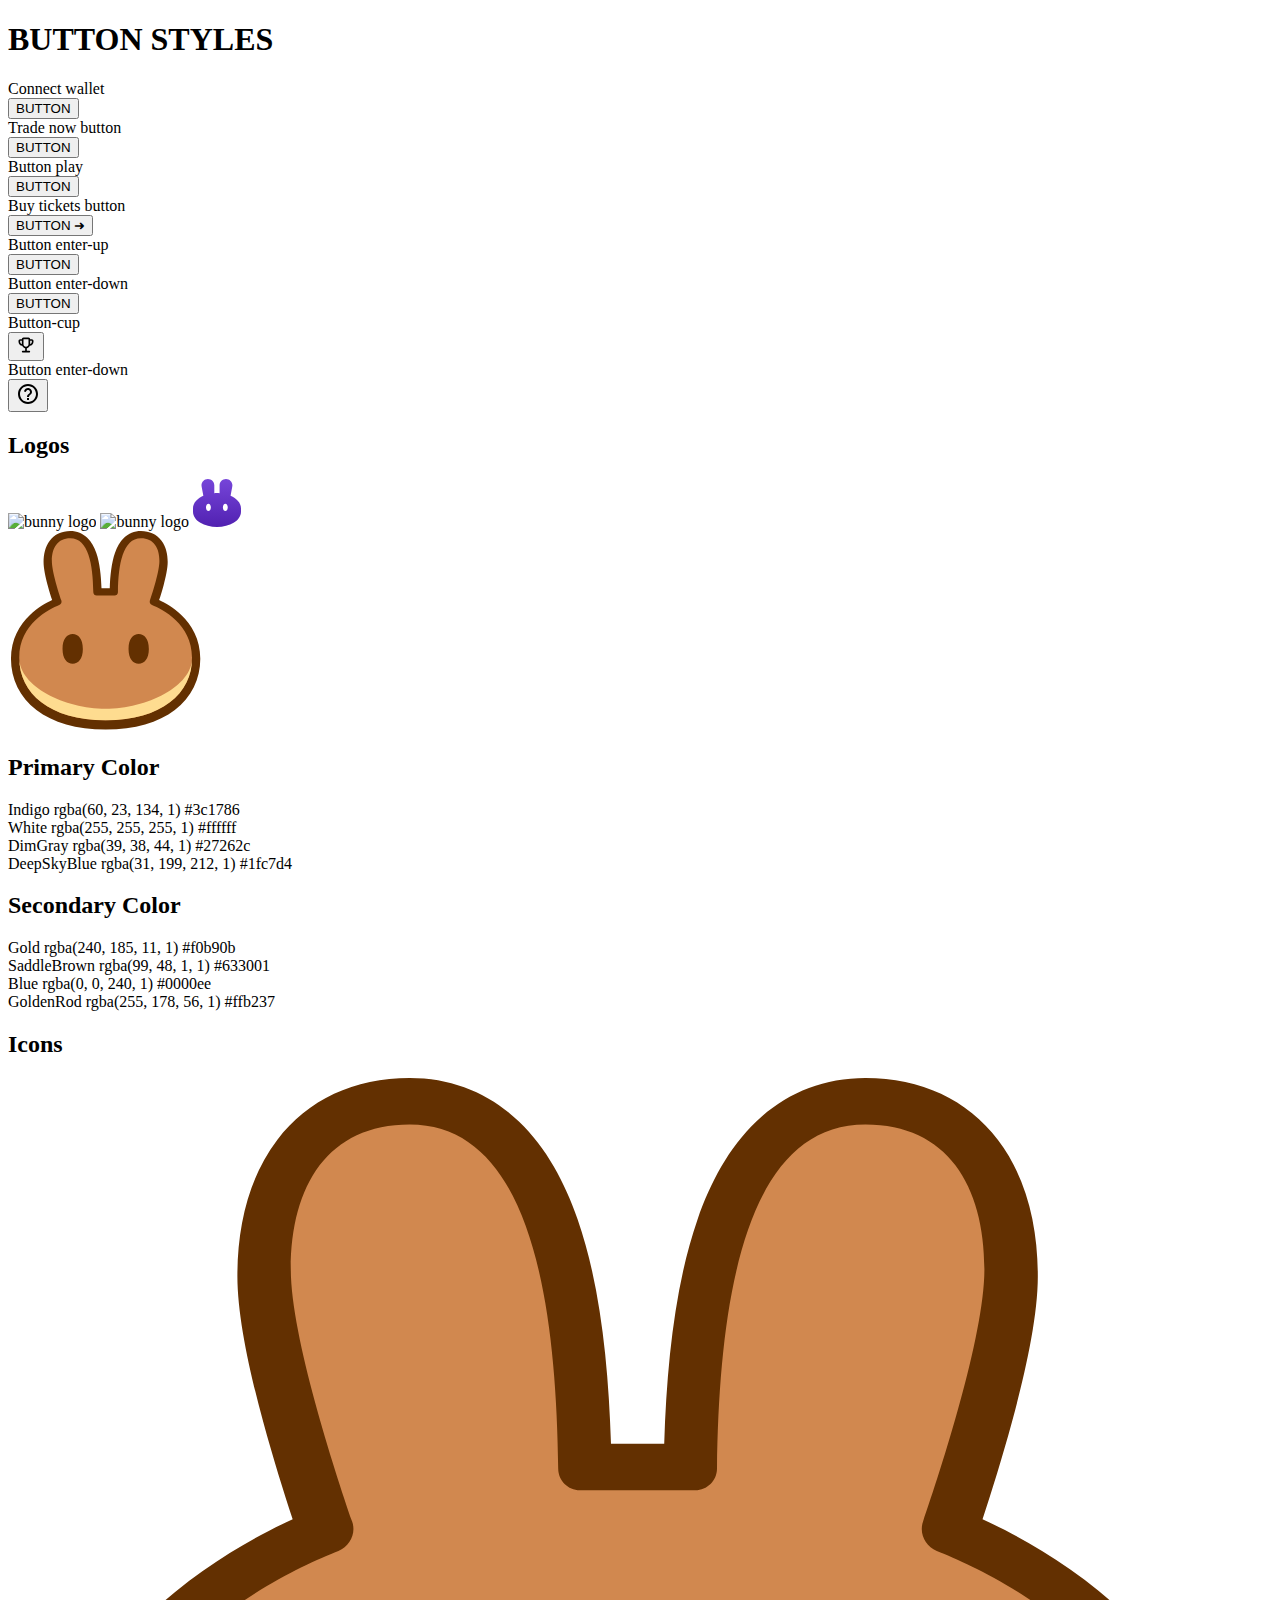
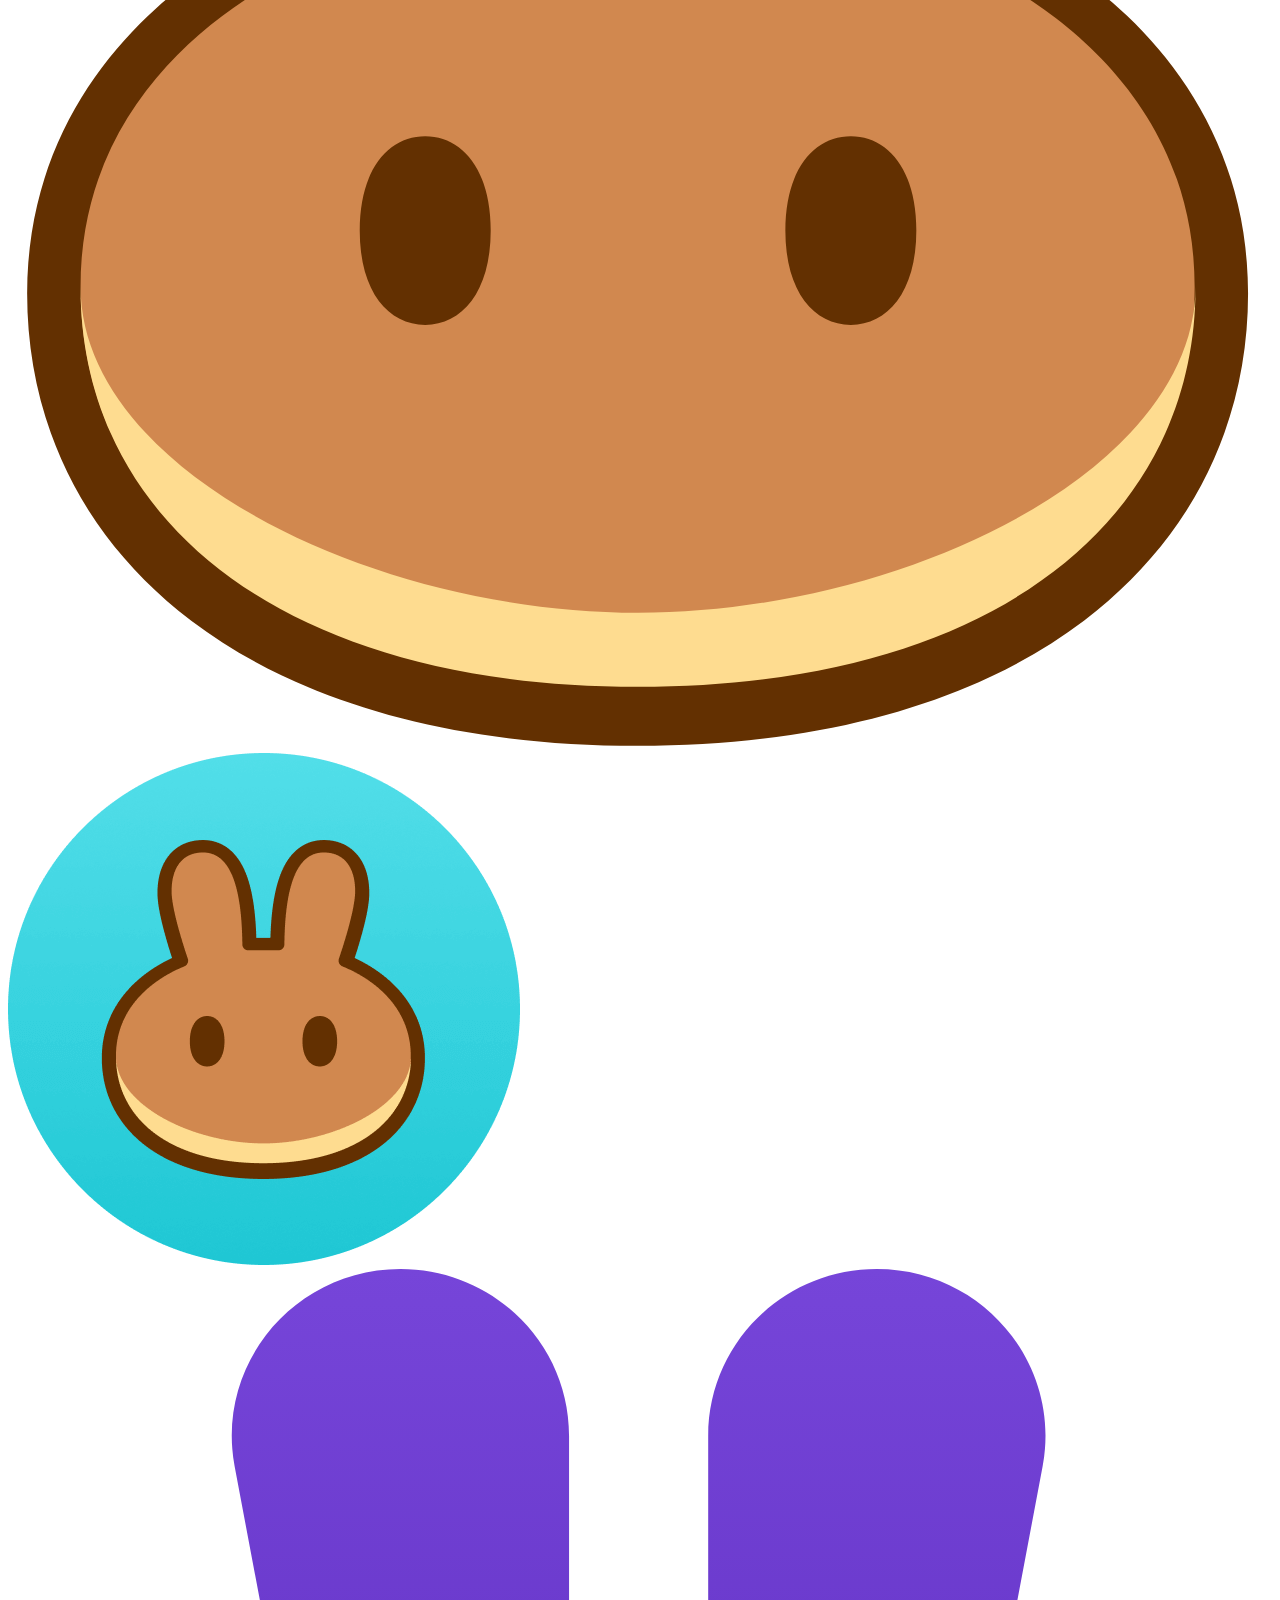
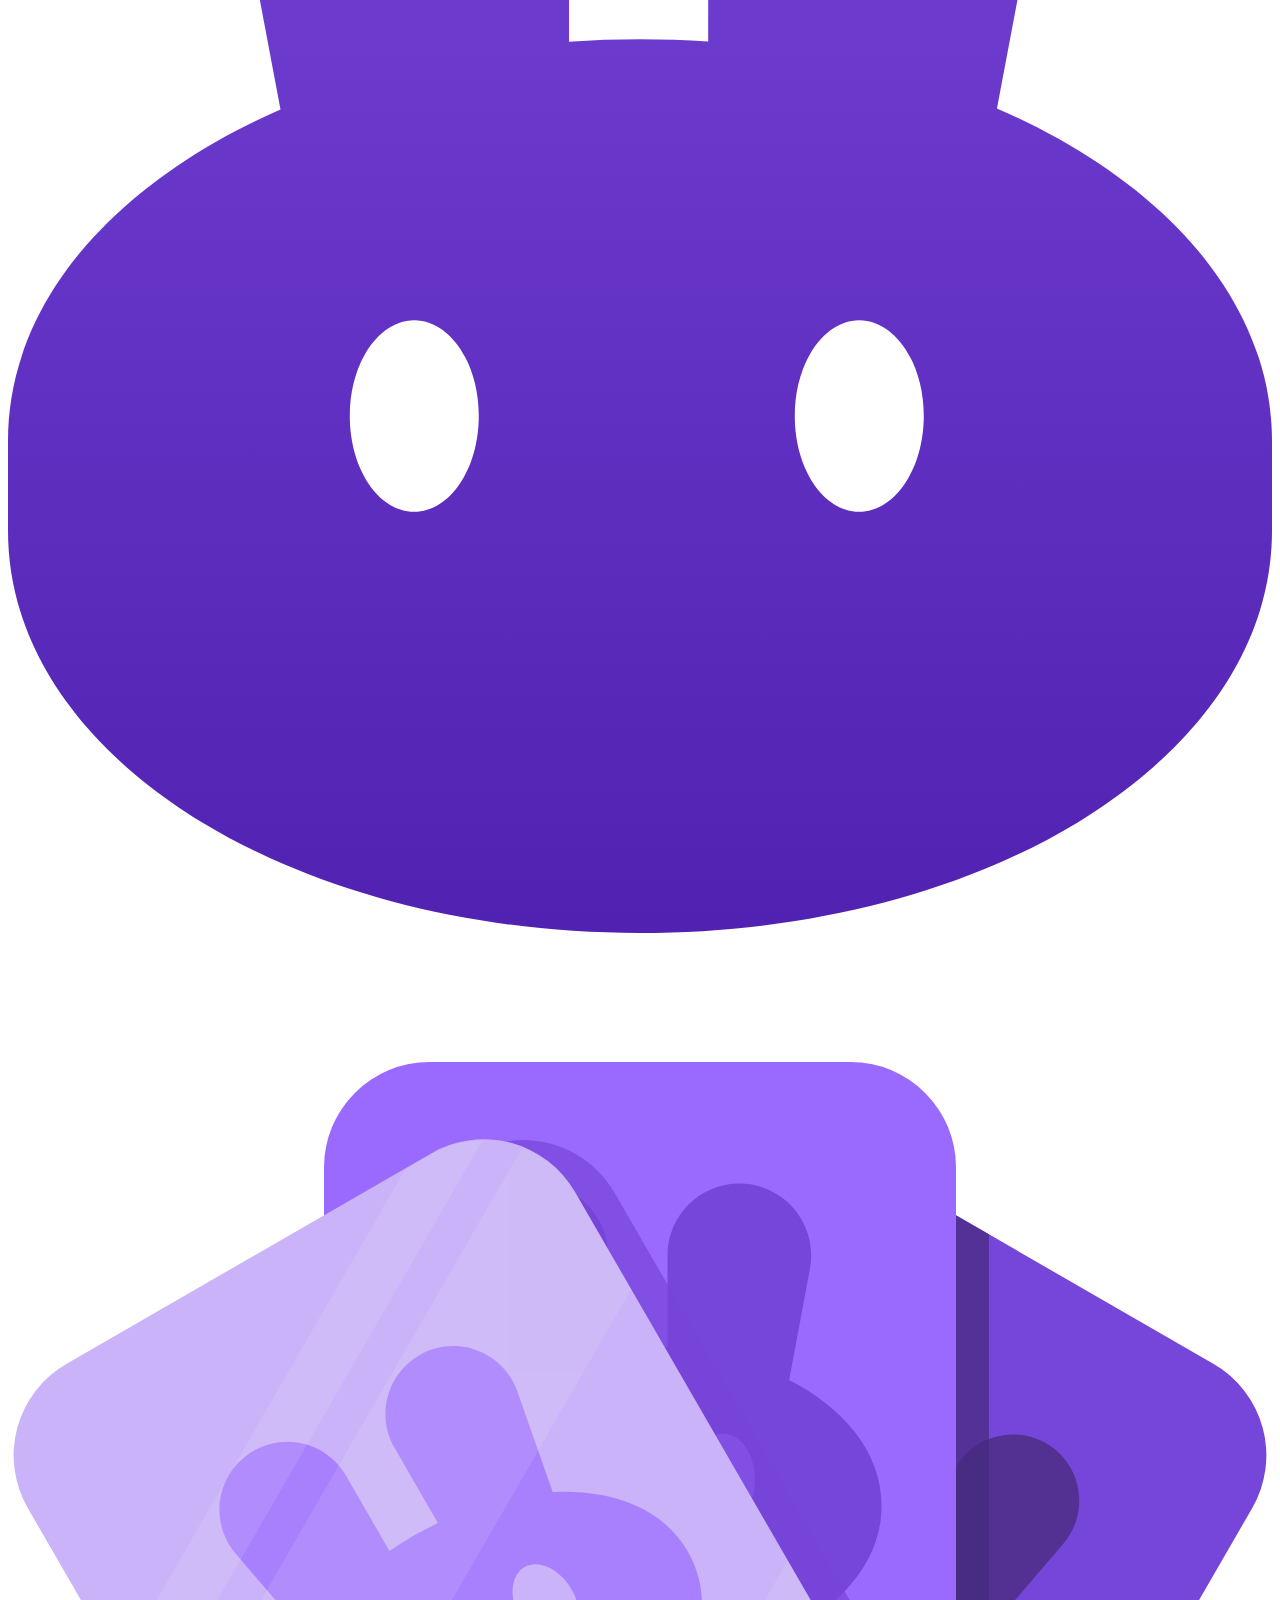
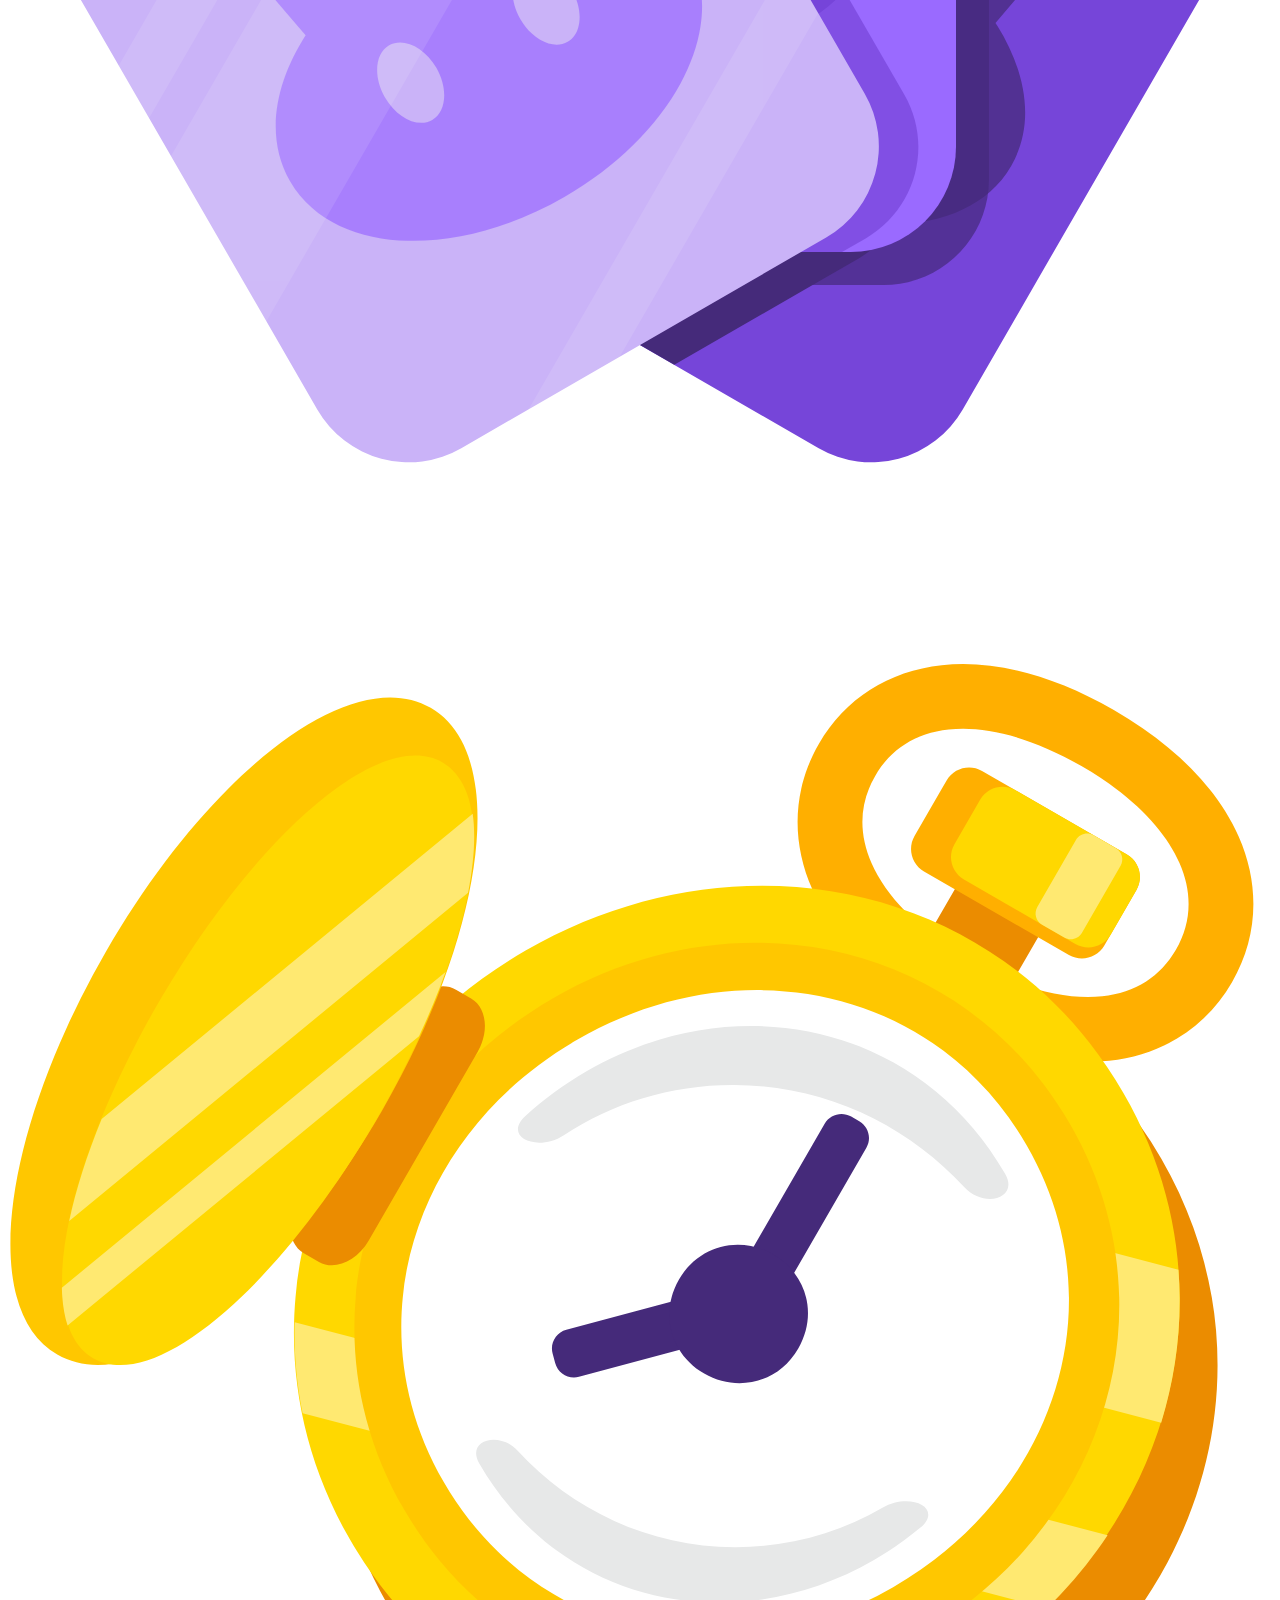
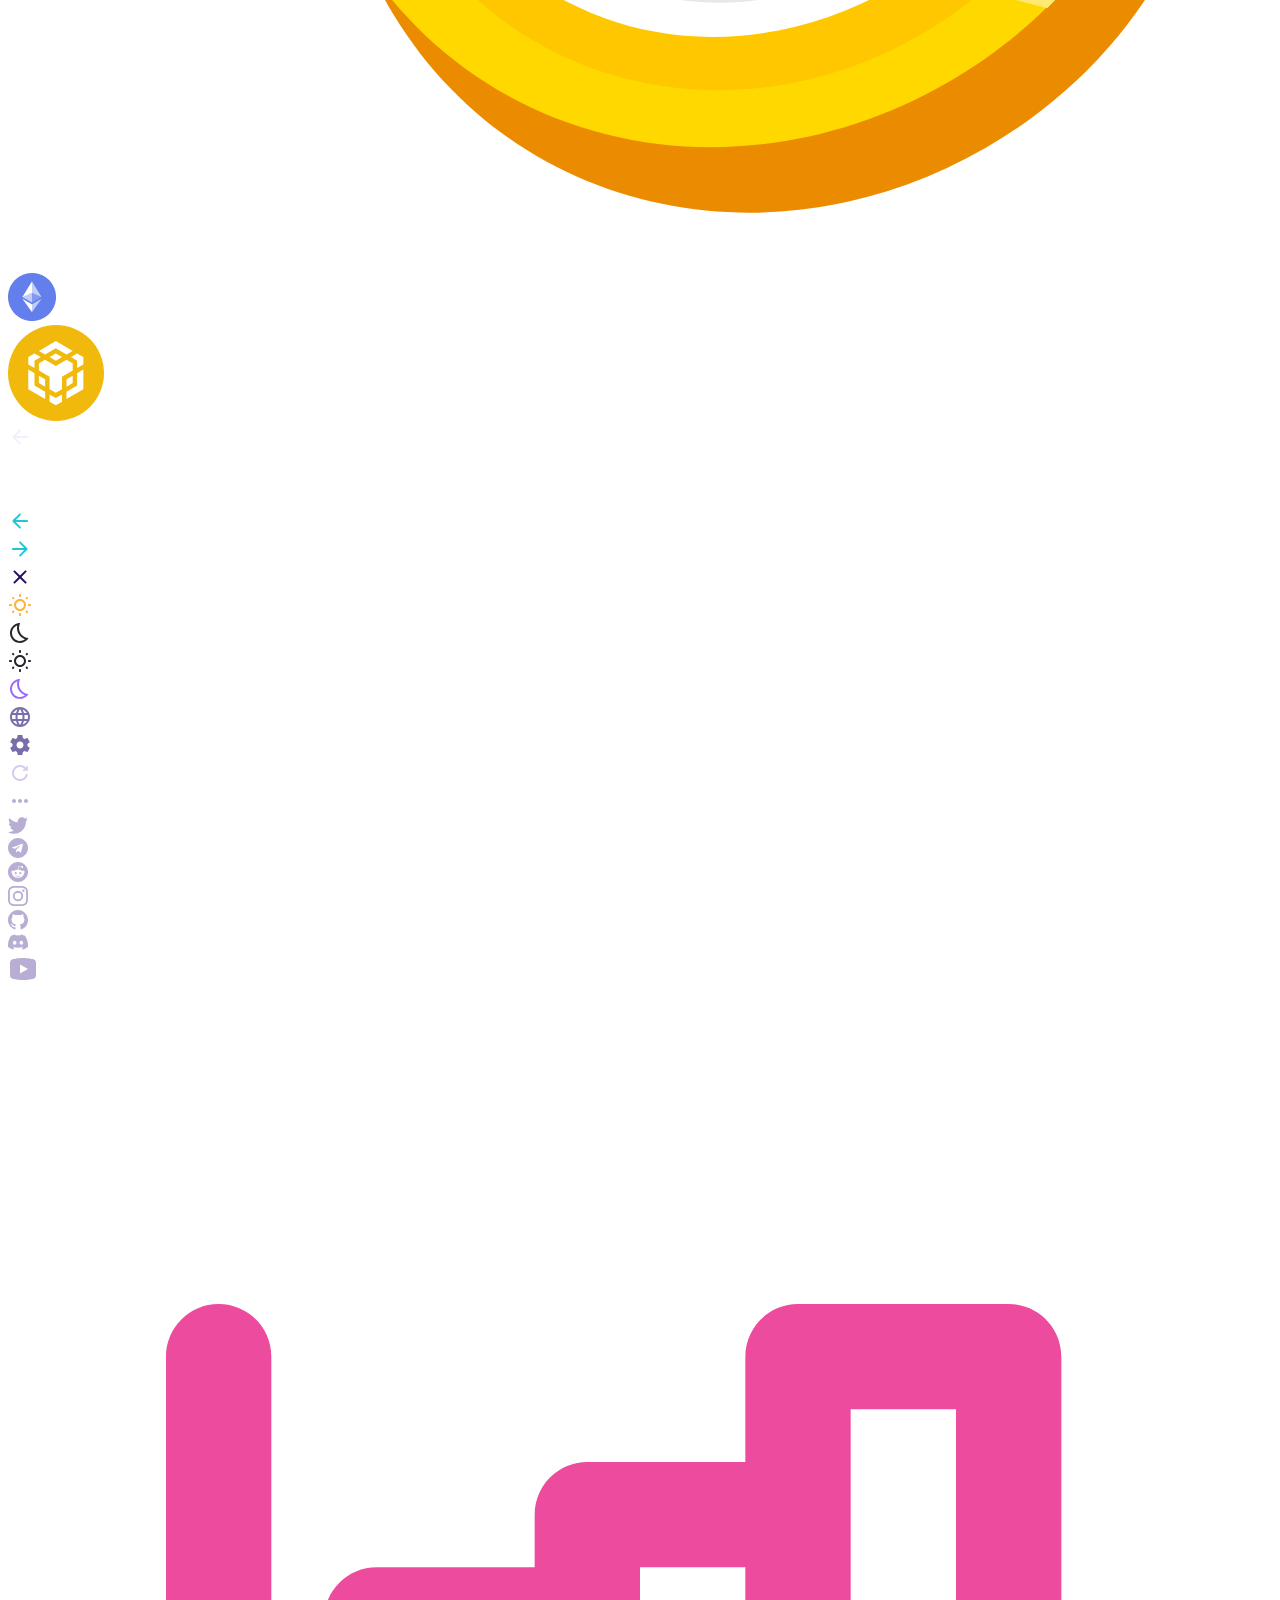
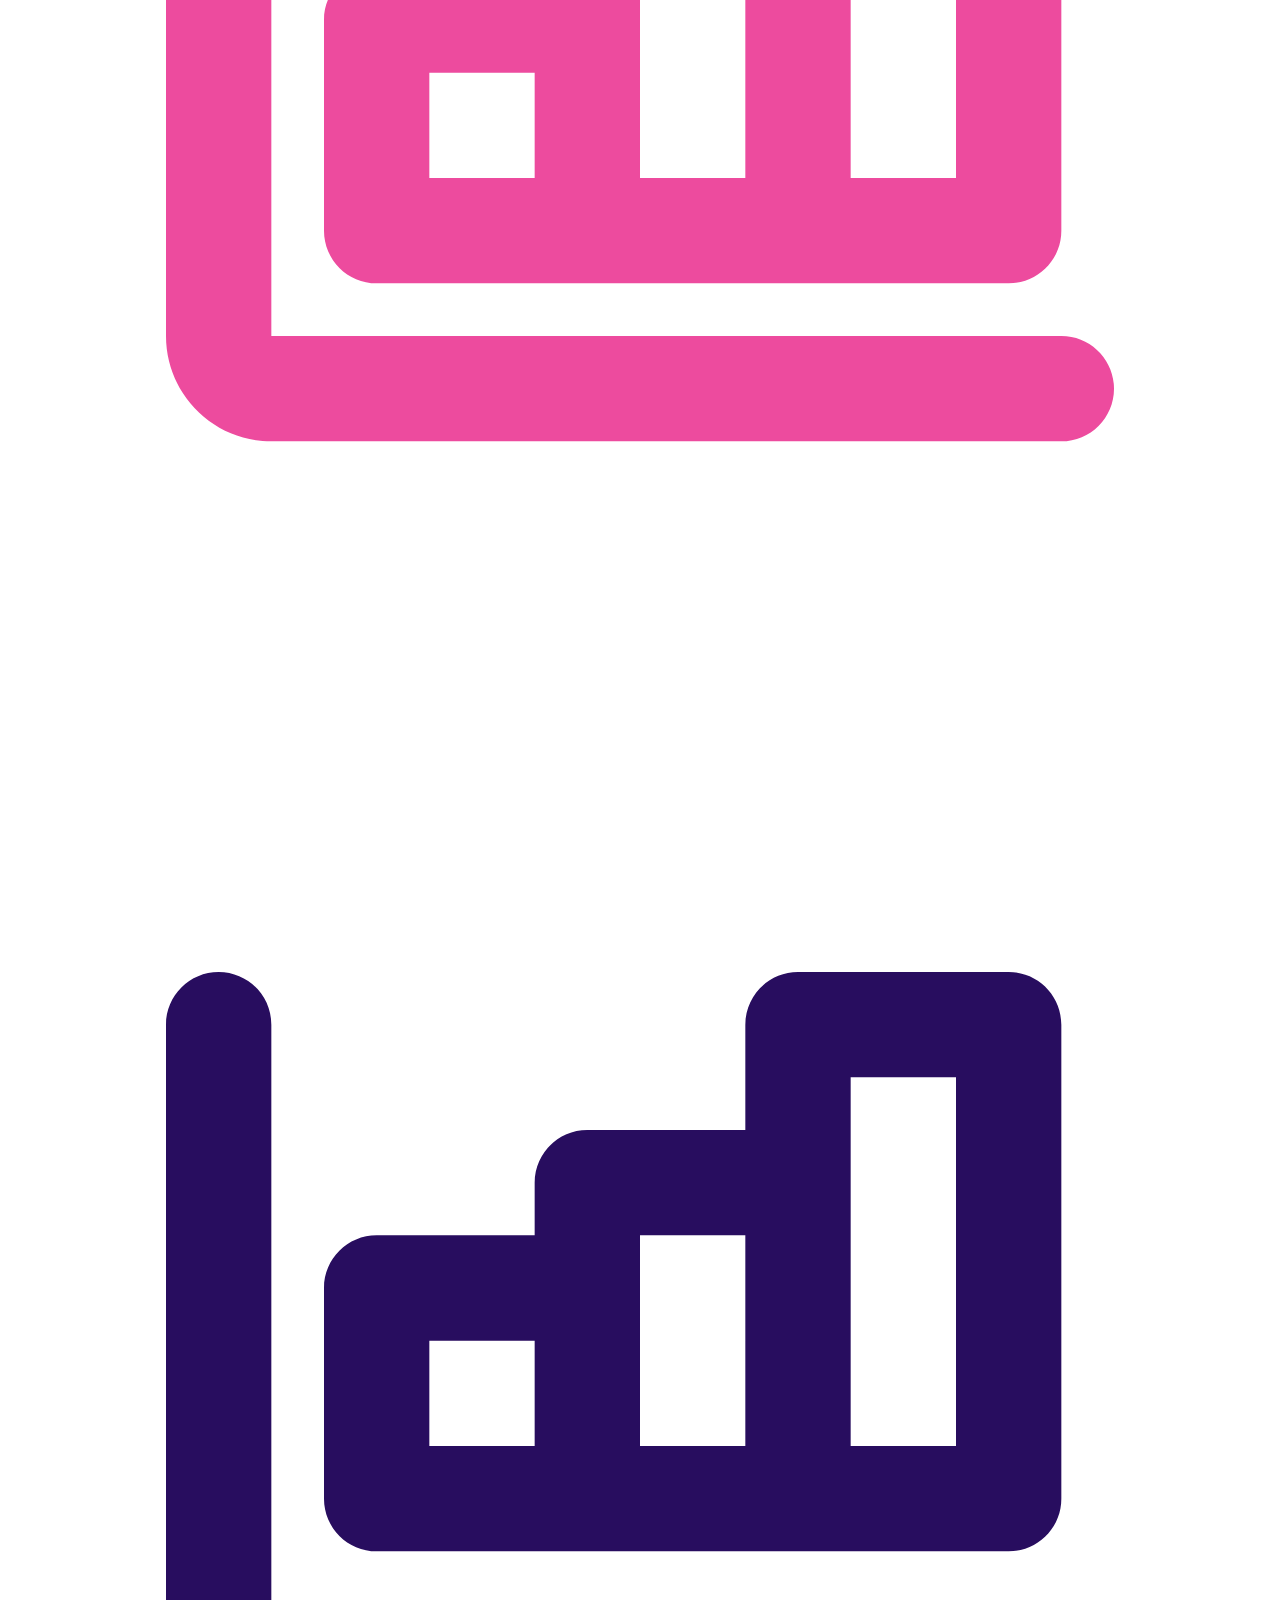
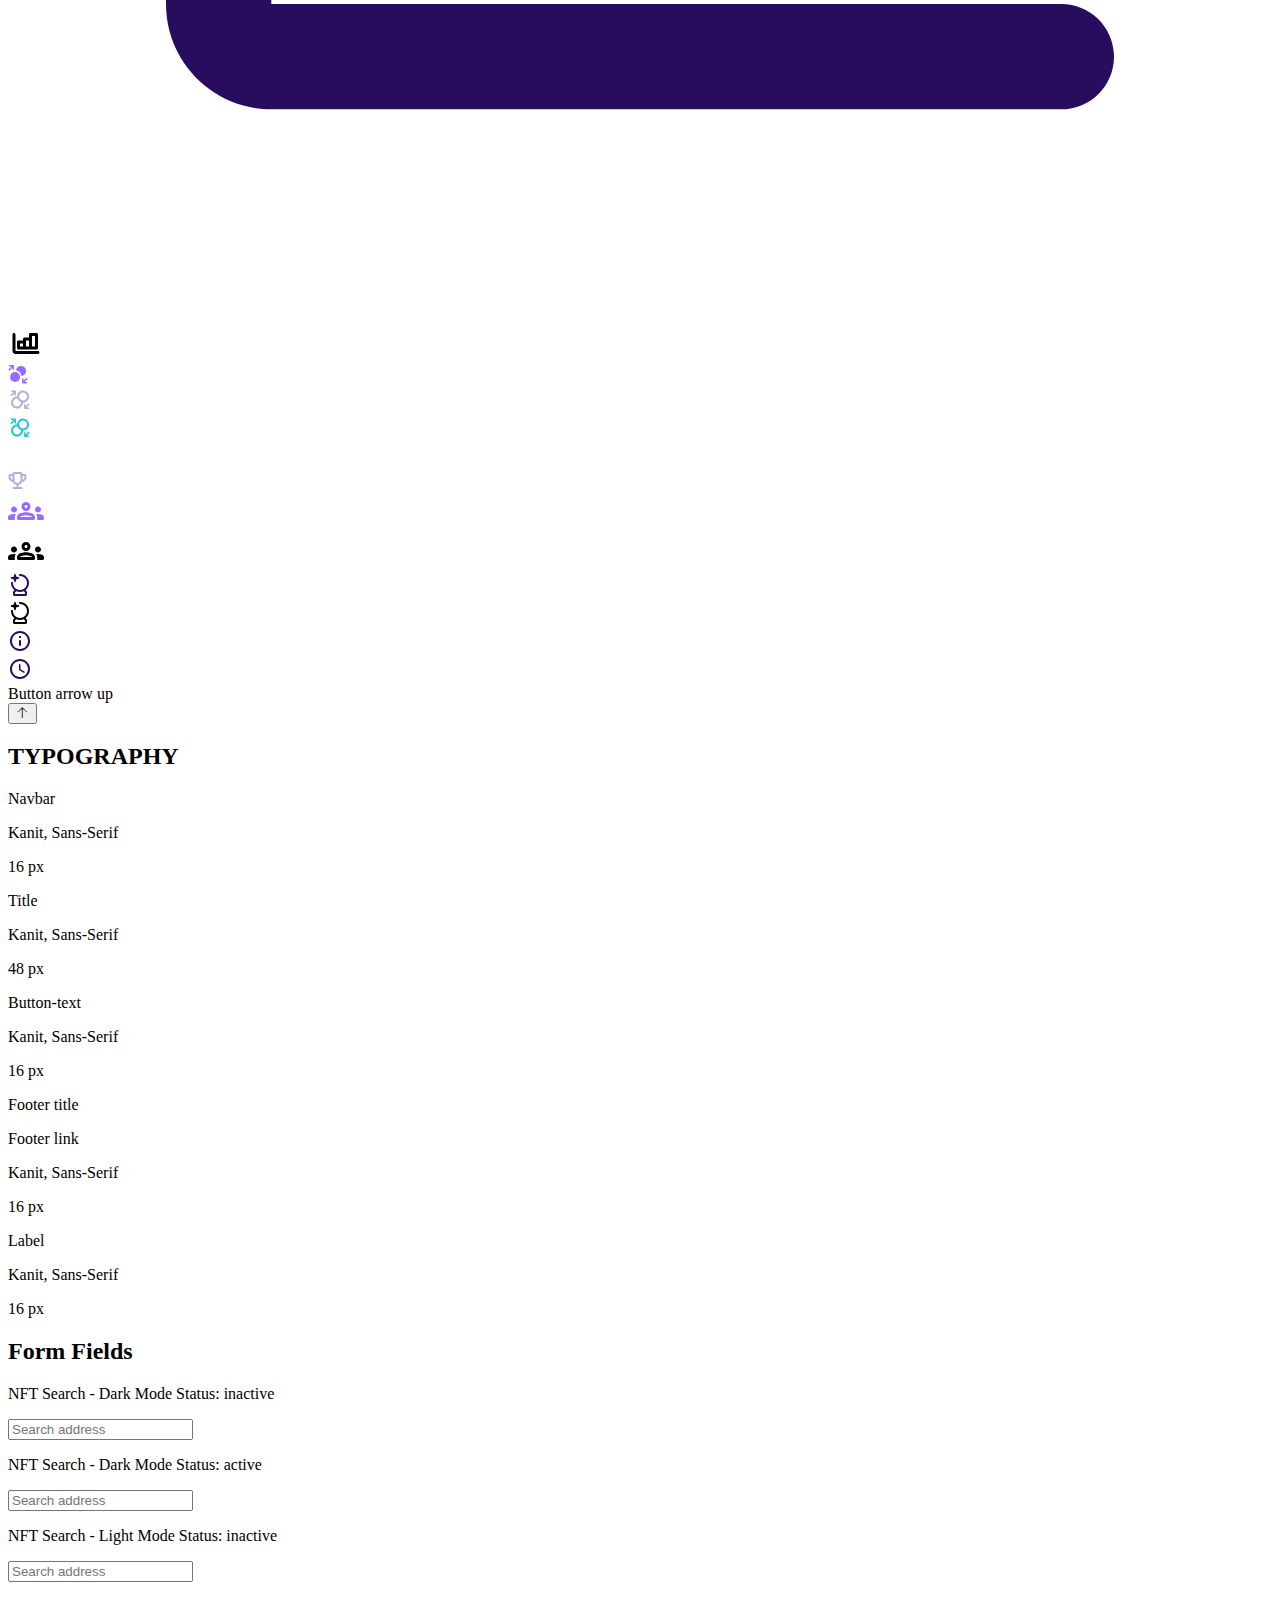
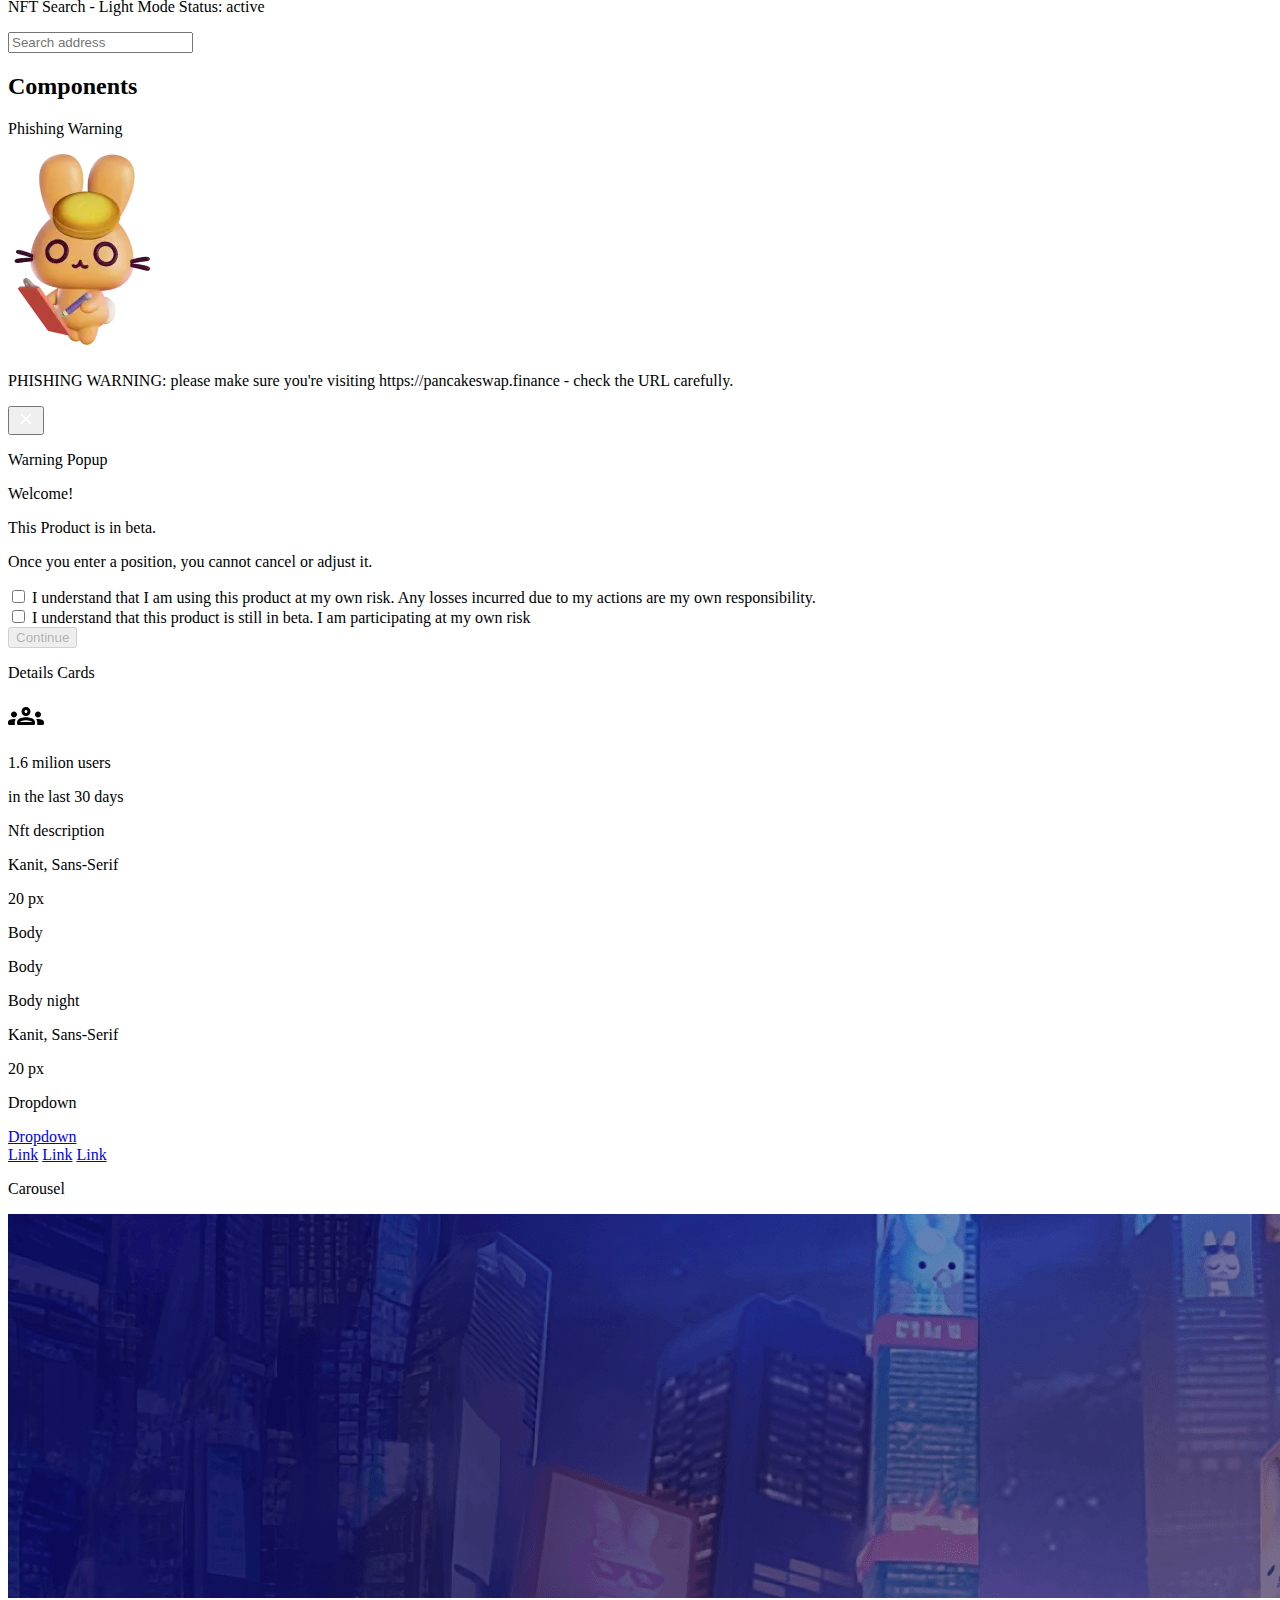
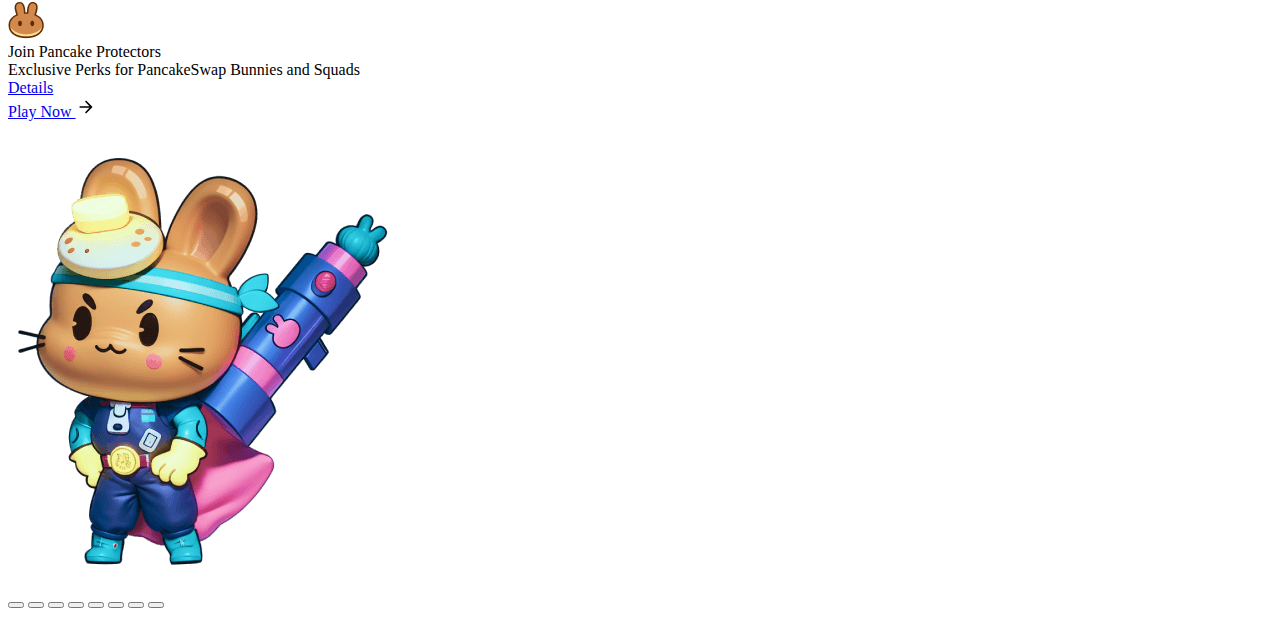
==== commit ec65aae1: "Merge pull request #13 from NicolaPisani/feature/ds/button-style" ====
--- a/designsystem/index.html
+++ b/designsystem/index.html
@@ -8,6 +8,7 @@
     <link rel="stylesheet" href="../css/index.css" />
   </head>
   <body>
+
     <div class="logo"></div>
     <div class="brand-colors"></div>
     <div class="title-button-style">
@@ -84,6 +85,1230 @@
                 ></path>
               </svg>
             </button>
+    <div class="logo">
+      <div class="logo__content">
+        <div class="logo__text">
+          <h2>Logos</h2>
+        </div>
+        <div class="logo__svg">
+          <div class="logo__svg-content">
+            <div class="logo__svg-content--main">
+              <img src="../assets/logos/bunny-logo-hd.png" alt="bunny logo"/>
+            <span class="logo__svg-content--main">
+              <img src="../assets/logos/bunny-logo-hd.png" alt="bunny logo" />
+              <svg
+                viewBox="0 0 48 48"
+                height="48px"
+                width="48px"
+                color="text"
+                xmlns="http://www.w3.org/2000/svg"
+                class="sc-231a1e38-0 jwIceD"
+              >
+                <path
+                  fill-rule="evenodd"
+                  clip-rule="evenodd"
+                  d="M14.9024 0C10.8947 0 7.87179 3.60289 8.60749 7.50271L10.3484 16.7306C4.45101 19.3061 0 23.7533 0 29.3333V32.7273C0 37.3405 3.08306 41.2029 7.39317 43.8102C11.7369 46.4379 17.6132 48 24 48C30.3868 48 36.2631 46.4379 40.6068 43.8102C44.9169 41.2029 48 37.3405 48 32.7273V29.3333C48 23.7236 43.5028 19.2593 37.5552 16.6889L39.2882 7.50271C40.0239 3.6029 37.001 0 32.9933 0C29.4567 0 26.5896 2.83809 26.5896 6.33904V14.147C25.7386 14.0899 24.8746 14.0606 24 14.0606C23.0897 14.0606 22.1908 14.0923 21.3061 14.1541V6.33904C21.3061 2.83809 18.4391 0 14.9024 0ZM17.8776 28.3637C17.8776 30.372 16.7811 32 15.4286 32C14.0761 32 12.9796 30.372 12.9796 28.3637C12.9796 26.3554 14.0761 24.7273 15.4286 24.7273C16.7811 24.7273 17.8776 26.3554 17.8776 28.3637ZM34.7757 28.3637C34.7757 30.372 33.6792 32 32.3267 32C30.9742 32 29.8777 30.372 29.8777 28.3637C29.8777 26.3554 30.9742 24.7273 32.3267 24.7273C33.6792 24.7273 34.7757 26.3554 34.7757 28.3637Z"
+                  fill="url(#paint0_linear)"
+                ></path>
+                <defs>
+                  <linearGradient
+                    id="paint0_linear"
+                    x1="24"
+                    y1="0"
+                    x2="24"
+                    y2="48"
+                    gradientUnits="userSpaceOnUse"
+                  >
+                    <stop stop-color="#7645D9"></stop>
+                    <stop offset="1" stop-color="#5121B1"></stop>
+                  </linearGradient>
+                </defs>
+              </svg>
+              <svg
+                xmlns:xlink="http://www.w3.org/1999/xlink"
+                viewBox="0 0 1281 199"
+                class="sc-231a1e38-0 dPwWVs desktop-icon"
+                color="text"
+                width="1281"
+                xmlns="http://www.w3.org/2000/svg"
+                height="199"
+              >
+                <path
+                  fill="#FFFFFF"
+                  d="M247.013 153.096c-2.979 0-5.085-.617-6.318-1.849-1.13-1.233-1.695-3.185-1.695-5.856v-89.22c0-2.672.616-4.624 1.849-5.856 1.233-1.336 3.287-2.004 6.164-2.004h37.753c14.382 0 24.963 3.031 31.744 9.092 6.78 6.061 10.17 15.101 10.17 27.12 0 11.917-3.39 20.906-10.17 26.967-6.678 5.959-17.259 8.938-31.744 8.938h-14.639v24.963c0 2.671-.616 4.623-1.849 5.856-1.233 1.232-3.339 1.849-6.318 1.849h-14.947zm35.288-55.012c4.212 0 7.448-1.13 9.708-3.39 2.362-2.26 3.544-5.65 3.544-10.17 0-4.623-1.182-8.065-3.544-10.325-2.26-2.26-5.496-3.39-9.708-3.39h-12.174v27.275h12.174zM363.071 155.407c-9.656 0-17.412-3.082-23.268-9.245-5.753-6.267-8.629-15.05-8.629-26.351 0-8.629 1.952-16.18 5.855-22.652 4.007-6.472 9.606-11.454 16.797-14.947 7.294-3.595 15.666-5.393 25.117-5.393 7.808 0 14.691.873 20.649 2.62 6.061 1.643 11.608 4.057 16.642 7.242v61.638c0 1.952-.359 3.236-1.079 3.852-.719.617-2.157.925-4.314.925h-15.718c-1.13 0-2.003-.154-2.619-.463-.617-.41-1.13-1.027-1.541-1.849l-2.004-4.622c-2.979 3.184-6.574 5.496-10.786 6.934-4.109 1.541-9.143 2.311-15.102 2.311zm11.558-20.957c4.006 0 7.139-.976 9.399-2.927 2.26-1.952 3.39-4.726 3.39-8.322V99.163c-1.951-.925-4.417-1.387-7.396-1.387-5.445 0-9.811 1.9-13.098 5.701-3.185 3.801-4.777 9.143-4.777 16.026 0 9.965 4.16 14.947 12.482 14.947zM437.679 153.096c-2.98 0-5.086-.617-6.318-1.849-1.233-1.233-1.849-3.185-1.849-5.856V83.907c0-1.849.308-3.082.924-3.698.719-.72 2.157-1.079 4.315-1.079h15.872c1.232 0 2.157.206 2.773.617.719.308 1.13.924 1.233 1.849l.77 4.623c2.877-2.877 6.627-5.137 11.249-6.78 4.726-1.747 9.965-2.62 15.718-2.62 8.321 0 15.05 2.363 20.186 7.088 5.137 4.623 7.705 11.506 7.705 20.649v40.835c0 2.671-.616 4.623-1.849 5.856-1.13 1.232-3.185 1.849-6.164 1.849h-14.947c-2.979 0-5.136-.617-6.472-1.849-1.233-1.233-1.849-3.185-1.849-5.856v-38.832c0-3.082-.668-5.29-2.003-6.626-1.336-1.335-3.442-2.003-6.318-2.003-3.082 0-5.548.822-7.397 2.465-1.746 1.644-2.619 3.904-2.619 6.781v38.215c0 2.671-.617 4.623-1.849 5.856-1.13 1.232-3.185 1.849-6.164 1.849h-14.947zM564.725 155.407c-14.382 0-25.477-3.339-33.285-10.016-7.807-6.677-11.711-16.385-11.711-29.124 0-7.807 1.798-14.69 5.393-20.648 3.596-5.959 8.784-10.582 15.564-13.869 6.883-3.287 14.999-4.931 24.347-4.931 7.088 0 13.047.668 17.875 2.003 4.931 1.336 9.297 3.39 13.098 6.164 1.13.72 1.695 1.644 1.695 2.774 0 .822-.411 1.9-1.233 3.236l-6.318 10.94c-.719 1.439-1.592 2.158-2.619 2.158-.617 0-1.593-.411-2.928-1.233-2.774-1.746-5.393-3.03-7.859-3.852-2.363-.822-5.342-1.233-8.937-1.233-5.137 0-9.297 1.644-12.482 4.931-3.082 3.287-4.623 7.807-4.623 13.56 0 5.856 1.592 10.376 4.777 13.56 3.185 3.082 7.551 4.623 13.098 4.623 3.287 0 6.267-.462 8.938-1.387 2.671-.924 5.393-2.208 8.167-3.852 1.438-.822 2.465-1.233 3.082-1.233.924 0 1.746.719 2.465 2.158l6.934 11.865c.514 1.027.771 1.849.771 2.465 0 .925-.617 1.798-1.849 2.62-4.315 2.774-9.041 4.828-14.177 6.164-5.034 1.438-11.095 2.157-18.183 2.157zM638.004 155.407c-9.657 0-17.413-3.082-23.268-9.245-5.753-6.267-8.63-15.05-8.63-26.351 0-8.629 1.952-16.18 5.856-22.652 4.006-6.472 9.605-11.454 16.796-14.947 7.294-3.595 15.667-5.393 25.118-5.393 7.807 0 14.69.873 20.648 2.62 6.061 1.643 11.609 4.057 16.643 7.242v61.638c0 1.952-.36 3.236-1.079 3.852-.719.617-2.157.925-4.315.925h-15.717c-1.13 0-2.004-.154-2.62-.463-.616-.41-1.13-1.027-1.541-1.849l-2.003-4.622c-2.979 3.184-6.575 5.496-10.787 6.934-4.109 1.541-9.143 2.311-15.101 2.311zm11.557-20.957c4.007 0 7.14-.976 9.4-2.927 2.26-1.952 3.39-4.726 3.39-8.322V99.163c-1.952-.925-4.417-1.387-7.397-1.387-5.444 0-9.81 1.9-13.098 5.701-3.184 3.801-4.777 9.143-4.777 16.026 0 9.965 4.161 14.947 12.482 14.947zM787.963 147.24c.719.822 1.079 1.747 1.079 2.774 0 .924-.308 1.695-.925 2.311-.616.514-1.438.771-2.465.771h-23.885c-1.438 0-2.517-.103-3.236-.308-.616-.309-1.284-.874-2.003-1.695l-20.957-28.508v22.806c0 2.671-.616 4.623-1.849 5.856-1.233 1.232-3.339 1.849-6.318 1.849h-14.947c-2.979 0-5.085-.617-6.318-1.849-1.13-1.233-1.695-3.185-1.695-5.856v-89.22c0-2.672.616-4.624 1.849-5.856 1.233-1.336 3.288-2.004 6.164-2.004h14.947c2.979 0 5.085.668 6.318 2.004 1.233 1.232 1.849 3.184 1.849 5.855v51.622l20.341-26.504c.616-.822 1.284-1.387 2.003-1.695.719-.309 1.798-.463 3.236-.463h23.885c1.027 0 1.797.309 2.311.925.616.514.925 1.233.925 2.157 0 1.028-.36 1.952-1.079 2.774l-26.35 30.203 27.12 32.051zM837.998 155.407c-8.629 0-16.334-1.438-23.114-4.314-6.677-2.877-11.968-7.192-15.872-12.944-3.903-5.753-5.855-12.79-5.855-21.111 0-13.047 3.698-23.012 11.095-29.895 7.396-6.883 18.029-10.324 31.897-10.324 13.561 0 23.834 3.39 30.819 10.17 7.089 6.678 10.633 15.975 10.633 27.891 0 5.137-2.26 7.705-6.78 7.705h-48.386c0 4.417 1.643 7.808 4.931 10.17 3.39 2.363 8.475 3.544 15.255 3.544 4.212 0 7.705-.359 10.479-1.078 2.876-.822 5.753-2.003 8.629-3.544 1.233-.514 2.055-.771 2.465-.771.925 0 1.695.617 2.312 1.849l5.239 9.862c.514 1.028.771 1.798.771 2.312 0 .924-.617 1.798-1.85 2.619-4.211 2.774-8.988 4.777-14.33 6.01-5.342 1.233-11.455 1.849-18.338 1.849zm11.866-48.077c0-3.904-1.13-6.935-3.39-9.092-2.26-2.157-5.651-3.236-10.171-3.236s-7.961 1.13-10.324 3.39c-2.363 2.158-3.544 5.137-3.544 8.938h27.429zM930.417 155.407c-8.63 0-16.797-.873-24.501-2.619-7.705-1.85-13.92-4.418-18.646-7.705-1.746-1.13-2.619-2.312-2.619-3.544 0-.822.308-1.695.924-2.62l7.551-12.019c.822-1.233 1.643-1.849 2.465-1.849.514 0 1.387.359 2.62 1.078 3.801 2.158 8.115 3.904 12.944 5.239 4.828 1.336 9.605 2.004 14.331 2.004 4.828 0 8.372-.719 10.632-2.158 2.363-1.438 3.544-3.749 3.544-6.934 0-3.082-1.284-5.496-3.852-7.242-2.466-1.747-7.14-3.955-14.023-6.626-10.375-3.904-18.491-8.27-24.347-13.099-5.753-4.93-8.629-11.608-8.629-20.032 0-10.17 3.647-17.926 10.941-23.268C907.046 48.67 916.753 46 928.876 46c8.423 0 15.615.77 21.573 2.311 6.061 1.439 11.197 3.699 15.409 6.78 1.747 1.336 2.62 2.569 2.62 3.699 0 .719-.308 1.54-.925 2.465l-7.55 12.02c-.925 1.232-1.747 1.849-2.466 1.849-.513 0-1.387-.36-2.619-1.079-5.959-3.904-13.047-5.855-21.265-5.855-4.418 0-7.808.719-10.171 2.157-2.362 1.438-3.544 3.801-3.544 7.088 0 2.26.617 4.11 1.849 5.548 1.233 1.438 2.877 2.722 4.931 3.852 2.158 1.027 5.445 2.363 9.862 4.007l2.928 1.078c7.602 2.98 13.561 5.856 17.875 8.63 4.418 2.67 7.756 6.009 10.016 10.016 2.26 3.903 3.39 8.834 3.39 14.793 0 9.143-3.441 16.437-10.324 21.881-6.78 5.445-16.796 8.167-30.048 8.167zM1003.53 153.096c-1.54 0-2.72-.257-3.544-.771-.822-.513-1.439-1.541-1.85-3.082l-19.878-66.569c-.205-.616-.308-1.078-.308-1.386 0-1.438 1.027-2.158 3.082-2.158h20.338c1.34 0 2.31.257 2.93.77.62.412 1.03 1.13 1.23 2.158l8.32 34.98 10.48-28.2c.52-1.232 1.03-2.054 1.54-2.465.62-.514 1.65-.77 3.09-.77h9.7c1.44 0 2.42.256 2.93.77.62.41 1.18 1.233 1.7 2.465l10.32 28.2 8.48-34.98c.3-1.027.71-1.746 1.23-2.157.51-.514 1.44-.77 2.77-.77h20.5c2.05 0 3.08.719 3.08 2.157 0 .308-.1.77-.31 1.386l-20.03 66.569c-.41 1.541-1.03 2.569-1.85 3.082-.72.514-1.85.771-3.39.771h-15.1c-1.44 0-2.52-.257-3.24-.771-.72-.616-1.33-1.643-1.85-3.082l-10.17-27.891-10.17 27.891c-.41 1.439-1.03 2.466-1.85 3.082-.72.514-1.79.771-3.23.771h-14.95zM1128.73 155.407c-9.66 0-17.41-3.082-23.27-9.245-5.75-6.267-8.63-15.05-8.63-26.351 0-8.629 1.95-16.18 5.86-22.652 4-6.472 9.6-11.454 16.79-14.947 7.3-3.595 15.67-5.393 25.12-5.393 7.81 0 14.69.873 20.65 2.62 6.06 1.643 11.61 4.057 16.64 7.242v61.638c0 1.952-.36 3.236-1.08 3.852-.72.617-2.15.925-4.31.925h-15.72c-1.13 0-2-.154-2.62-.463-.62-.41-1.13-1.027-1.54-1.849l-2-4.622c-2.98 3.184-6.58 5.496-10.79 6.934-4.11 1.541-9.14 2.311-15.1 2.311zm11.56-20.957c4 0 7.14-.976 9.4-2.927 2.26-1.952 3.39-4.726 3.39-8.322V99.163c-1.96-.925-4.42-1.387-7.4-1.387-5.45 0-9.81 1.9-13.1 5.701-3.18 3.801-4.78 9.143-4.78 16.026 0 9.965 4.17 14.947 12.49 14.947zM1203.18 184.223c-2.98 0-5.08-.616-6.32-1.849-1.13-1.233-1.69-3.185-1.69-5.856V88.222c4.62-3.287 10.43-6.01 17.41-8.167 6.99-2.157 14.28-3.236 21.88-3.236 31.03 0 46.54 13.15 46.54 39.448 0 11.917-3.29 21.419-9.86 28.508-6.58 7.088-15.87 10.632-27.89 10.632-3.39 0-6.68-.411-9.87-1.233-3.08-.821-5.65-1.951-7.7-3.39v25.734c0 2.671-.62 4.623-1.85 5.856-1.23 1.233-3.34 1.849-6.32 1.849h-14.33zm33.44-49.619c4.42 0 7.71-1.643 9.86-4.931 2.26-3.39 3.39-7.91 3.39-13.56 0-6.677-1.33-11.352-4-14.023-2.57-2.773-6.58-4.16-12.02-4.16-3.5 0-6.27.462-8.32 1.387v24.501c0 3.493.97 6.164 2.92 8.013 1.96 1.849 4.68 2.773 8.17 2.773z"
+                ></path>
+                <path
+                  fill-rule="evenodd"
+                  clip-rule="evenodd"
+                  d="M97.556 198.607c-29.192-.022-52.708-7.027-69.138-19.609-16.627-12.733-25.448-30.803-25.448-51.25 0-19.701 8.801-33.907 18.76-43.51 7.805-7.525 16.417-12.344 22.414-15.117-1.356-4.162-3.048-9.61-4.562-15.238-2.025-7.53-4.012-16.366-4.012-22.84 0-7.663 1.67-15.36 6.175-21.34C46.505 3.385 53.671 0 62.291 0c6.737 0 12.457 2.499 16.934 6.81 4.28 4.12 7.13 9.593 9.097 15.298 3.456 10.024 4.802 22.618 5.179 35.187h8.257c.378-12.569 1.723-25.163 5.18-35.187 1.967-5.705 4.815-11.177 9.096-15.298C120.512 2.5 126.231 0 132.968 0c8.621 0 15.786 3.385 20.546 9.703 4.505 5.98 6.176 13.677 6.176 21.34 0 6.474-1.988 15.31-4.013 22.84-1.514 5.628-3.206 11.076-4.562 15.238 5.997 2.773 14.61 7.592 22.414 15.118 9.959 9.602 18.76 23.808 18.76 43.509 0 20.447-8.82 38.517-25.448 51.25-16.43 12.582-39.946 19.587-69.138 19.609h-.147z"
+                  fill="#633001"
+                ></path>
+                <path
+                  d="M62.29 7.288c-12.625 0-18.437 9.516-18.437 22.675 0 10.46 6.753 31.408 9.523 39.563.624 1.835-.356 3.844-2.142 4.555-10.119 4.031-39.981 18.789-39.981 52.588 0 35.603 30.347 62.448 86.31 62.491l.066-.001.067.001c55.962-.043 86.309-26.888 86.309-62.491 0-33.799-29.862-48.557-39.981-52.588-1.786-.71-2.765-2.72-2.142-4.555 2.771-8.154 9.524-29.103 9.524-39.563 0-13.16-5.812-22.675-18.438-22.675-18.174 0-22.705 26.007-23.028 53.92-.021 1.863-1.513 3.375-3.357 3.375H88.676c-1.845 0-3.336-1.512-3.358-3.375-.323-27.913-4.853-53.92-23.028-53.92z"
+                  fill="#D1884F"
+                ></path>
+                <path
+                  d="M97.696 177.755c-41.118 0-86.372-22.235-86.443-51.018v.134c0 35.632 30.395 62.491 86.443 62.491s86.443-26.859 86.443-62.491v-.134c-.071 28.783-45.325 51.018-86.443 51.018z"
+                  fill="#FEDC90"
+                ></path>
+                <path
+                  class="eye"
+                  d="M74.85 117.896c0 9.718-4.546 14.779-10.154 14.779s-10.154-5.061-10.154-14.779 4.546-14.779 10.154-14.779 10.154 5.061 10.154 14.779zM140.851 117.896c0 9.718-4.546 14.779-10.154 14.779s-10.154-5.061-10.154-14.779 4.546-14.779 10.154-14.779 10.154 5.061 10.154 14.779z"
+                  fill="#633001"
+                ></path>
+              </svg>
+            </div>
+          </div>
+        </div>
+      </div>
+    </div>
+    <div class="brandColor">
+      <div class="brandColor__content">
+        <div class="brandColor__text">
+          <h2>Primary Color</h2>
+        </div>
+        <div class="container">
+          <div class="cardGroup">
+            <div
+              class="card__description cardGroup__cardDescription hvr"
+              id="color-1"
+            ></div>
+            <div class="card__color">
+              <span>Indigo</span>
+              <span>rgba(60, 23, 134, 1)</span>
+              <span>#3c1786</span>
+            </div>
+          </div>
+
+          <div class="cardGroup">
+            <div
+              class="card__description cardGroup__cardDescription hvr"
+              id="color-2"
+            ></div>
+            <div class="card__color">
+              <span>White</span>
+              <span>rgba(255, 255, 255, 1)</span>
+              <span>#ffffff</span>
+            </div>
+          </div>
+
+          <div class="cardGroup">
+            <div
+              class="card__description cardGroup__cardDescription hvr"
+              id="color-3"
+            ></div>
+            <div class="card__color">
+              <span>DimGray</span>
+              <span>rgba(39, 38, 44, 1)</span>
+              <span>#27262c</span>
+            </div>
+          </div>
+
+          <div class="cardGroup">
+            <div
+              class="card__description cardGroup__cardDescription hvr"
+              id="color-4"
+            ></div>
+            <div class="card__color">
+              <span>DeepSkyBlue</span>
+              <span>rgba(31, 199, 212, 1)</span>
+              <span>#1fc7d4</span>
+            </div>
+          </div>
+        </div>
+
+        <div class="brandColor__text">
+          <h2>Secondary Color</h2>
+        </div>
+        <div class="container">
+          <div class="cardGroup">
+            <div
+              class="card__description cardGroup__cardDescription hvr"
+              id="color-5"
+            ></div>
+            <div class="card__color">
+              <span>Gold</span>
+              <span>rgba(240, 185, 11, 1)</span>
+              <span>#f0b90b</span>
+            </div>
+          </div>
+          <div class="cardGroup">
+            <div
+              class="card__description cardGroup__cardDescription hvr"
+              id="color-6"
+            ></div>
+            <div class="card__color">
+              <span>SaddleBrown</span>
+              <span>rgba(99, 48, 1, 1)</span>
+              <span>#633001</span>
+            </div>
+          </div>
+          <div class="cardGroup">
+            <div
+              class="card__description cardGroup__cardDescription hvr"
+              id="color-7"
+            ></div>
+            <div class="card__color">
+              <span>Blue</span>
+              <span>rgba(0, 0, 240, 1)</span>
+              <span>#0000ee</span>
+            </div>
+          </div>
+          <div class="cardGroup">
+            <div
+              class="card__description cardGroup__cardDescription hvr"
+              id="color-8"
+            ></div>
+            <div class="card__color">
+              <span>GoldenRod</span>
+              <span>rgba(255, 178, 56, 1)</span>
+              <span>#ffb237</span>
+            </div>
+          </div>
+        </div>
+      </div>
+    </div>
+    <div class="button-styles"></div>
+    <div class="typography"></div>
+
+    <div class="icons">
+      <div class="icons__content">
+        <div class="icons__text">
+          <h2>Icons</h2>
+        </div>
+        <div class="icons__svg">
+          <div class="icons__svg-content">
+            <span class="icons__svg-content--main">
+              <div class="main-bunny">
+                <svg
+                  xmlns:xlink="http://www.w3.org/1999/xlink"
+                  viewBox="0 0 198 199"
+                  class="sc-231a1e38-0 dPwWVs mobile-icon"
+                  color="text"
+                  xmlns="http://www.w3.org/2000/svg"
+                >
+                  <path
+                    fill-rule="evenodd"
+                    clip-rule="evenodd"
+                    d="M98.552 198.607c-29.49-.022-53.246-7.027-69.844-19.609C11.91 166.265 3 148.195 3 127.748c0-19.701 8.891-33.907 18.952-43.51 7.884-7.525 16.584-12.344 22.642-15.117-1.37-4.162-3.079-9.61-4.608-15.238-2.046-7.53-4.053-16.366-4.053-22.84 0-7.663 1.687-15.36 6.238-21.34C46.98 3.385 54.218 0 62.926 0c6.806 0 12.584 2.499 17.108 6.81 4.324 4.12 7.202 9.593 9.189 15.298 3.491 10.024 4.85 22.618 5.232 35.187h8.341c.382-12.569 1.741-25.163 5.233-35.187 1.987-5.705 4.865-11.177 9.189-15.298C121.741 2.5 127.519 0 134.325 0c8.708 0 15.947 3.385 20.755 9.703 4.551 5.98 6.239 13.677 6.239 21.34 0 6.474-2.007 15.31-4.054 22.84-1.529 5.628-3.238 11.076-4.608 15.238 6.058 2.773 14.759 7.592 22.643 15.118 10.06 9.602 18.952 23.808 18.952 43.509 0 20.447-8.911 38.517-25.708 51.25-16.598 12.582-40.354 19.587-69.844 19.609h-.148z"
+                    fill="#633001"
+                  ></path>
+                  <path
+                    d="M62.926 7.288c-12.754 0-18.626 9.516-18.626 22.675 0 10.46 6.822 31.408 9.621 39.563.63 1.835-.36 3.844-2.164 4.555-10.222 4.031-40.39 18.789-40.39 52.588 0 35.603 30.658 62.448 87.191 62.49h.135c56.534-.042 87.19-26.887 87.19-62.49 0-33.799-30.167-48.557-40.389-52.588-1.804-.71-2.794-2.72-2.164-4.555 2.799-8.154 9.621-29.103 9.621-39.563 0-13.16-5.871-22.675-18.626-22.675-18.36 0-22.936 26.007-23.263 53.92-.022 1.863-1.528 3.375-3.392 3.375H89.58c-1.863 0-3.37-1.512-3.391-3.375-.326-27.913-4.903-53.92-23.263-53.92z"
+                    fill="#D1884F"
+                  ></path>
+                  <path
+                    d="M98.693 177.755c-41.538 0-87.253-22.235-87.325-51.018v.134c0 35.632 30.705 62.491 87.325 62.491 56.62 0 87.325-26.859 87.325-62.491v-.134c-.072 28.783-45.787 51.018-87.325 51.018z"
+                    fill="#FEDC90"
+                  ></path>
+                  <path
+                    class="eye"
+                    d="M75.614 117.896c0 9.718-4.593 14.779-10.258 14.779-5.665 0-10.258-5.061-10.258-14.779s4.593-14.779 10.258-14.779c5.665 0 10.258 5.061 10.258 14.779zM142.288 117.896c0 9.718-4.592 14.779-10.257 14.779-5.666 0-10.258-5.061-10.258-14.779s4.592-14.779 10.258-14.779c5.665 0 10.257 5.061 10.257 14.779z"
+                    fill="#633001"
+                  ></path>
+                </svg>
+              </div>
+              <img
+                class="favicon"
+                src="../assets/images/icons/main/bunny-logo-hd.png"
+              />
+              <div class="purple-bunny">
+                <svg
+                  xmlns:xlink="http://www.w3.org/1999/xlink"
+                  viewBox="0 0 48 48"
+                  color="text"
+                  xmlns="http://www.w3.org/2000/svg"
+                  class="sc-4ba21b47-0 gDfRPx"
+                >
+                  <path
+                    fill-rule="evenodd"
+                    clip-rule="evenodd"
+                    d="M14.9024 0C10.8947 0 7.87179 3.60289 8.60749 7.50271L10.3484 16.7306C4.45101 19.3061 0 23.7533 0 29.3333V32.7273C0 37.3405 3.08306 41.2029 7.39317 43.8102C11.7369 46.4379 17.6132 48 24 48C30.3868 48 36.2631 46.4379 40.6068 43.8102C44.9169 41.2029 48 37.3405 48 32.7273V29.3333C48 23.7236 43.5028 19.2593 37.5552 16.6889L39.2882 7.50271C40.0239 3.6029 37.001 0 32.9933 0C29.4567 0 26.5896 2.83809 26.5896 6.33904V14.147C25.7386 14.0899 24.8746 14.0606 24 14.0606C23.0897 14.0606 22.1908 14.0923 21.3061 14.1541V6.33904C21.3061 2.83809 18.4391 0 14.9024 0ZM17.8776 28.3637C17.8776 30.372 16.7811 32 15.4286 32C14.0761 32 12.9796 30.372 12.9796 28.3637C12.9796 26.3554 14.0761 24.7273 15.4286 24.7273C16.7811 24.7273 17.8776 26.3554 17.8776 28.3637ZM34.7757 28.3637C34.7757 30.372 33.6792 32 32.3267 32C30.9742 32 29.8777 30.372 29.8777 28.3637C29.8777 26.3554 30.9742 24.7273 32.3267 24.7273C33.6792 24.7273 34.7757 26.3554 34.7757 28.3637Z"
+                    fill='url("#paint0_linear")'
+                  ></path>
+                  <defs>
+                    <linearGradient
+                      id="paint0_linear"
+                      x1="24"
+                      y1="0"
+                      x2="24"
+                      y2="48"
+                      gradientUnits="userSpaceOnUse"
+                    >
+                      <stop stop-color="#7645D9"></stop>
+                      <stop offset="1" stop-color="#5121B1"></stop>
+                    </linearGradient>
+                    <linearGradient
+                      id="paint0_linear"
+                      x1="24"
+                      y1="0"
+                      x2="24"
+                      y2="48"
+                      gradientUnits="userSpaceOnUse"
+                    >
+                      <stop stop-color="#7645D9"></stop>
+                      <stop offset="1" stop-color="#5121B1"></stop>
+                    </linearGradient>
+                    <linearGradient
+                      id="paint0_linear"
+                      x1="24"
+                      y1="0"
+                      x2="24"
+                      y2="48"
+                      gradientUnits="userSpaceOnUse"
+                    >
+                      <stop stop-color="#7645D9"></stop>
+                      <stop offset="1" stop-color="#5121B1"></stop>
+                    </linearGradient>
+                  </defs>
+                </svg>
+              </div>
+              <div class="bunny-deck">
+                <svg
+                  xmlns:xlink="http://www.w3.org/1999/xlink"
+                  viewBox="0 0 64 64"
+                  color="text"
+                  xmlns="http://www.w3.org/2000/svg"
+                  class="sc-231a1e38-0 dPwWVs"
+                >
+                  <g clip-path="url(#svg3)" fill="#F4EEFF">
+                    <rect
+                      width="32"
+                      height="40"
+                      rx="5.33333"
+                      transform="matrix(-0.866025 -0.5 -0.5 0.866025 65.6667 24.29)"
+                      fill="#7645D9"
+                    ></rect>
+                    <path
+                      fill-rule="evenodd"
+                      clip-rule="evenodd"
+                      d="M47.988 26.8647C48.913 25.2625 50.9618 24.7135 52.5641 25.6386C54.3798 26.6868 54.7973 29.1264 53.4335 30.7188L49.9995 34.7284C51.4808 37.0281 52.089 39.7267 50.7938 41.97C49.6296 43.9866 47.3505 44.856 44.9724 44.9153C42.5675 44.9753 39.8188 44.2341 37.2483 42.7501C34.6778 41.266 32.6615 39.2561 31.5111 37.1434C30.3734 35.0542 29.9868 32.6458 31.1511 30.6292C32.4387 28.3989 35.0576 27.5731 37.7711 27.694L39.534 22.694C40.2312 20.7167 42.5527 19.8585 44.3684 20.9068C45.9706 21.8318 46.5196 23.8807 45.5945 25.4829L43.4518 29.1943C43.8691 29.3931 44.2848 29.6114 44.6966 29.8492C45.0944 30.0788 45.4782 30.3206 45.847 30.573L47.988 26.8647ZM39.6099 34.0874C39.0216 35.1064 37.9767 35.6046 37.2761 35.2001C36.5755 34.7956 36.4845 33.6416 37.0728 32.6226C37.6612 31.6035 38.7061 31.1053 39.4067 31.5098C40.1073 31.9143 40.1982 33.0683 39.6099 34.0874ZM43.9649 39.0619C44.6655 39.4663 45.7104 38.9681 46.2987 37.9491C46.8871 36.93 46.7961 35.776 46.0955 35.3715C45.3949 34.9671 44.35 35.4653 43.7616 36.4843C43.1733 37.5034 43.2643 38.6574 43.9649 39.0619Z"
+                      fill="#523193"
+                    ></path>
+                    <path
+                      opacity="0.7"
+                      d="M49.6666 15.0524L42.5726 10.9566C40.0217 9.48387 36.7599 10.3579 35.2871 12.9088L20.6205 38.3122C19.1477 40.8631 20.0217 44.1249 22.5726 45.5976L26.7339 48.0002L44.3333 48.0002C47.2788 48.0002 49.6666 45.6124 49.6666 42.6668L49.6666 15.0524Z"
+                      fill="#452A7A"
+                    ></path>
+                    <path
+                      d="M33.7371 52.0434L43.094 46.6412C45.6449 45.1684 46.5189 41.9066 45.0461 39.3557L32.532 17.6807L20.6205 38.3121C19.1477 40.863 20.0217 44.1249 22.5726 45.5976L33.7371 52.0434Z"
+                      fill="#452A7A"
+                    ></path>
+                    <rect
+                      x="16"
+                      y="6.3335"
+                      width="32"
+                      height="40"
+                      rx="5.33333"
+                      fill="#9A6AFF"
+                    ></rect>
+                    <path
+                      fill-rule="evenodd"
+                      clip-rule="evenodd"
+                      d="M33.3938 16.122C33.3938 14.113 35.0224 12.4844 37.0314 12.4844C39.3079 12.4844 41.0251 14.5519 40.6071 16.7897L39.5548 22.4247C42.1963 23.783 44.2335 25.9905 44.2335 28.8033C44.2335 31.3318 42.5623 33.3867 40.3582 34.7336C38.1293 36.0958 35.142 36.8911 31.919 36.8911C28.696 36.8911 25.7087 36.0958 23.4798 34.7336C21.2757 33.3867 19.6045 31.3318 19.6045 28.8033C19.6045 26.0068 21.6189 23.8083 24.2362 22.4489L23.1794 16.7898C22.7615 14.5519 24.4786 12.4844 26.7552 12.4844C28.7642 12.4844 30.3928 14.113 30.3928 16.122L30.3928 20.7755C30.8932 20.7359 31.4026 20.7155 31.919 20.7155C32.4177 20.7155 32.9099 20.7345 33.3938 20.7715V16.122ZM29.4367 27.4631C29.4367 28.7408 28.7246 29.7766 27.8461 29.7766C26.9677 29.7766 26.2556 28.7408 26.2556 27.4631C26.2556 26.1854 26.9677 25.1496 27.8461 25.1496C28.7246 25.1496 29.4367 26.1854 29.4367 27.4631ZM36.233 29.7763C37.1115 29.7763 37.8236 28.7405 37.8236 27.4627C37.8236 26.185 37.1115 25.1492 36.233 25.1492C35.3546 25.1492 34.6425 26.185 34.6425 27.4627C34.6425 28.7405 35.3546 29.7763 36.233 29.7763Z"
+                      fill="#7645D9"
+                    ></path>
+                    <path
+                      opacity="0.7"
+                      d="M21.3333 46.3334C18.3878 46.3334 16 43.9456 16 41.0001L16 15.2882L23.4272 11.0001C25.9781 9.52733 29.24 10.4013 30.7127 12.9522L45.3794 38.3556C46.8521 40.9065 45.9781 44.1684 43.4273 45.6411L42.2282 46.3334H21.3333Z"
+                      fill="#7645D9"
+                    ></path>
+                    <rect
+                      x="-1.66675"
+                      y="24.29"
+                      width="32"
+                      height="40"
+                      rx="5.33333"
+                      transform="rotate(-30 -1.66675 24.29)"
+                      fill="#CAB3F8"
+                    ></rect>
+                    <path
+                      opacity="0.7"
+                      fill-rule="evenodd"
+                      clip-rule="evenodd"
+                      d="M19.5708 25.8631C18.6224 24.2205 19.1853 22.12 20.828 21.1715C22.6894 20.0968 25.0695 20.9767 25.7842 23.0038L27.584 28.1082C30.3851 27.9718 33.0929 28.8151 34.4208 31.1151C35.6144 33.1825 35.218 35.6517 34.0517 37.7935C32.8722 39.9595 30.805 42.0202 28.1697 43.5417C25.5344 45.0632 22.7162 45.8231 20.2507 45.7615C17.8126 45.7007 15.476 44.8094 14.2824 42.7419C12.9623 40.4553 13.5715 37.7068 15.0698 35.3595L11.5341 31.2312C10.136 29.5986 10.564 27.0975 12.4255 26.0228C14.0681 25.0743 16.1686 25.6372 17.1171 27.2799L19.3139 31.0849C19.7043 30.8162 20.1112 30.5591 20.5335 30.3153C20.9413 30.0799 21.3527 29.8631 21.7658 29.6649L19.5708 25.8631ZM21.6892 37.0043C22.2924 38.049 22.1991 39.2322 21.4809 39.6469C20.7626 40.0615 19.6913 39.5508 19.0881 38.506C18.485 37.4613 18.5782 36.2781 19.2965 35.8634C20.0148 35.4487 21.086 35.9595 21.6892 37.0043ZM28.3382 35.6877C29.0564 35.273 29.1497 34.0898 28.5465 33.0451C27.9433 32.0003 26.8721 31.4896 26.1538 31.9043C25.4355 32.3189 25.3422 33.5021 25.9454 34.5468C26.5486 35.5916 27.6199 36.1024 28.3382 35.6877Z"
+                      fill="#9A6AFF"
+                    ></path>
+                    <g opacity="0.1" fill="#F4EEFF">
+                      <path
+                        d="M13.0716 49.8608L8.23887 41.4903L26.0423 10.6538C27.1289 11.0794 28.0839 11.8629 28.7127 12.952L31.5468 17.8608L13.0716 49.8608Z"
+                        fill="#FFFFFF"
+                      ></path>
+                      <path
+                        d="M30.936 51.698L26.3172 54.3647L39.4698 31.5838L41.0094 34.2505L30.936 51.698Z"
+                        fill="#FFFFFF"
+                      ></path>
+                      <path
+                        d="M24.0449 10.2847L7.1336 39.5759L5.59399 36.9092L20.1155 11.7572L21.4272 10.9999C22.2535 10.5229 23.1544 10.292 24.0449 10.2847Z"
+                        fill="#FFFFFF"
+                      ></path>
+                    </g>
+                  </g>
+                  <defs>
+                    <clipPath id="svg3">
+                      <rect width="64" height="64" fill="white"></rect>
+                    </clipPath>
+                  </defs>
+                </svg>
+              </div>
+              <div class="cronometer">
+                <svg
+                  xmlns:xlink="http://www.w3.org/1999/xlink"
+                  viewBox="0 0 48 48"
+                  color="text"
+                  xmlns="http://www.w3.org/2000/svg"
+                  class="sc-231a1e38-0 dPwWVs"
+                >
+                  <g clip-path="url(#svg5)" fill="#F4EEFF">
+                    <path
+                      fill-rule="evenodd"
+                      clip-rule="evenodd"
+                      d="M44.4825 9.78846C44.9985 10.9575 44.934 12.0841 44.3506 13.0946C43.7672 14.105 42.8238 14.7242 41.5534 14.8619C40.2449 15.0037 38.5223 14.6345 36.5148 13.4755C34.5072 12.3164 33.3262 11.0092 32.7948 9.80511C32.2788 8.63603 32.3433 7.50943 32.9267 6.49898C33.5101 5.48854 34.4535 4.86941 35.7239 4.73171C37.0324 4.5899 38.755 4.95904 40.7625 6.1181C42.7701 7.27716 43.9511 8.58438 44.4825 9.78846ZM46.7339 8.79481C45.9315 6.97669 44.3045 5.3214 41.993 3.98688C39.6815 2.65235 37.4345 2.07098 35.4588 2.28512C33.445 2.50338 31.7896 3.54667 30.7955 5.26852C29.8014 6.99038 29.7255 8.94565 30.5434 10.7988C31.3458 12.6169 32.9728 14.2722 35.2843 15.6067C37.5958 16.9412 39.8428 17.5226 41.8185 17.3085C43.8323 17.0902 45.4877 16.0469 46.4818 14.325C47.4759 12.6032 47.5518 10.6479 46.7339 8.79481Z"
+                      fill="#FFAF00"
+                    ></path>
+                    <path
+                      d="M39.2061 12.466C39.4779 11.9952 39.3166 11.3932 38.8458 11.1213L37.3879 10.2796C36.9171 10.0078 36.315 10.1691 36.0432 10.6399L33.7667 14.5829C33.4949 15.0537 33.6562 15.6558 34.127 15.9276L35.5849 16.7693C36.0557 17.0411 36.6577 16.8798 36.9296 16.409L39.2061 12.466Z"
+                      fill="#EB8C00"
+                    ></path>
+                    <path
+                      d="M42.8521 10.8222C43.1239 10.3514 42.9626 9.74937 42.4917 9.47754L36.9885 6.30023C36.5177 6.02841 35.9156 6.18972 35.6438 6.66054L34.4249 8.77169C34.1531 9.2425 34.3144 9.84453 34.7852 10.1164L40.2885 13.2937C40.7593 13.5655 41.3614 13.4042 41.6332 12.9334L42.8521 10.8222Z"
+                      fill="#FFAF00"
+                    ></path>
+                    <path
+                      d="M42.8521 10.8222C43.1239 10.3514 42.9626 9.74937 42.4917 9.47754L38.2605 7.03465C37.7897 6.76282 37.1877 6.92413 36.9159 7.39495L35.9418 9.08208C35.67 9.5529 35.8313 10.1549 36.3021 10.4268L40.5333 12.8697C41.0041 13.1415 41.6062 12.9802 41.878 12.5093L42.8521 10.8222Z"
+                      fill="#FFD800"
+                    ></path>
+                    <path
+                      d="M42.2502 9.90623C42.3862 9.67082 42.3055 9.3698 42.0701 9.23389L41.2265 8.74685C40.9911 8.61094 40.6901 8.6916 40.5542 8.92701L39.0879 11.4666C38.952 11.702 39.0327 12.0031 39.2681 12.139L40.1117 12.626C40.3471 12.7619 40.6481 12.6813 40.784 12.4458L42.2502 9.90623Z"
+                      fill="#FFE971"
+                    ></path>
+                    <path
+                      d="M14.4276 37.9808C19.0474 45.9826 29.0239 48.079 37.1341 43.3966C45.2442 38.7142 48.4169 29.0261 43.7971 21.0244C39.1773 13.0227 29.2008 10.9262 21.0907 15.6086C12.9805 20.291 9.80785 29.9791 14.4276 37.9808Z"
+                      fill="#EB8C00"
+                    ></path>
+                    <path
+                      d="M12.9928 35.4957C17.6126 43.4975 27.5891 45.5939 35.6993 40.9115C43.8094 36.2291 46.9821 26.541 42.3623 18.5393C37.7425 10.5375 27.766 8.4411 19.6558 13.1235C11.5457 17.8059 8.37303 27.494 12.9928 35.4957Z"
+                      fill="#FFD800"
+                    ></path>
+                    <path
+                      fill-rule="evenodd"
+                      clip-rule="evenodd"
+                      d="M11.7043 22.6394C12.3316 20.7707 13.3072 19.0005 14.5942 17.4155L44.4474 25.2401C44.6009 27.2114 44.3704 29.1765 43.7923 31.0497L11.7043 22.6394ZM39.463 38.0997C40.3335 37.2422 41.1005 36.3113 41.7564 35.3244L10.887 27.2335C10.8573 28.381 10.9556 29.5386 11.1892 30.6891L39.463 38.0997Z"
+                      fill="#FFE971"
+                    ></path>
+                    <path
+                      d="M15.0259 34.3218C19.0448 41.2826 27.6684 43.1382 34.6556 39.1041C41.6428 35.07 44.3477 26.674 40.3288 19.7131C36.31 12.7523 27.6863 10.8967 20.6991 14.9308C13.7119 18.9649 11.0071 27.3609 15.0259 34.3218Z"
+                      fill="#FFC700"
+                    ></path>
+                    <path
+                      d="M16.5423 33.2959C20.044 39.3611 27.4985 40.8267 33.6123 37.2969C39.7261 33.7671 42.1841 26.5785 38.6824 20.5134C35.1806 14.4482 27.7262 12.9826 21.6123 16.5124C15.4985 20.0422 13.0406 27.2308 16.5423 33.2959Z"
+                      fill="#FFFFFF"
+                    ></path>
+                    <path
+                      d="M19.6485 19.4094C18.7716 20.2171 20.1105 20.7851 21.1076 20.1316C22.9645 18.9145 25.1882 18.2126 27.5811 18.2248C31.0292 18.2423 34.1409 19.7388 36.319 22.1137C37.0584 22.9199 38.4114 22.545 37.8645 21.5976C34.5623 15.878 27.6235 14.4433 21.9702 17.7072C21.1156 18.2006 20.3393 18.7732 19.6485 19.4094Z"
+                      fill="#E7E8E8"
+                    ></path>
+                    <path
+                      d="M34.6395 35.043C35.5545 34.2788 34.2368 33.6843 33.2067 34.2845C31.5603 35.2437 29.6432 35.7884 27.5946 35.7783C24.3428 35.7623 21.4084 34.3516 19.3546 32.1127C18.6572 31.3525 17.381 31.706 17.8968 32.5993C21.0104 37.9921 27.5541 39.344 32.8862 36.2656C33.5169 35.9014 34.1025 35.4916 34.6395 35.043Z"
+                      fill="#E7E8E8"
+                    ></path>
+                    <path
+                      d="M32.5972 20.6118C32.801 20.2587 32.6801 19.8071 32.3269 19.6033L32.0205 19.4263C31.6673 19.2225 31.2158 19.3434 31.0119 19.6966L28.0893 24.7587C27.8854 25.1118 28.0064 25.5633 28.3595 25.7672L28.666 25.9442C29.0191 26.148 29.4707 26.027 29.6745 25.6739L32.5972 20.6118Z"
+                      fill="#452A7A"
+                    ></path>
+                    <path
+                      d="M21.2036 27.5233C20.8098 27.6288 20.576 28.0336 20.6816 28.4275L20.7784 28.789C20.884 29.1828 21.2888 29.4166 21.6826 29.311L26.2569 28.0854C26.6507 27.9798 26.8844 27.575 26.7789 27.1812L26.682 26.8197C26.5765 26.4258 26.1717 26.1921 25.7778 26.2976L21.2036 27.5233Z"
+                      fill="#452A7A"
+                    ></path>
+                    <path
+                      d="M25.4809 25.6151C26.244 24.2934 27.8023 23.9359 29.053 24.658C30.3037 25.3801 30.7732 26.9084 30.0101 28.23C29.247 29.5517 27.6887 29.9093 26.438 29.1872C25.1873 28.4651 24.7178 26.9368 25.4809 25.6151Z"
+                      fill="#452A7A"
+                    ></path>
+                    <path
+                      d="M17.0126 14.6084C16.4241 14.2686 15.5801 14.6286 15.1275 15.4126L10.989 22.5807C10.5364 23.3647 10.6466 24.2756 11.2351 24.6154L11.8085 24.9464C12.397 25.2862 13.241 24.9262 13.6936 24.1422L17.8321 16.9741C18.2847 16.1901 18.1745 15.2792 17.586 14.9394L17.0126 14.6084Z"
+                      fill="#EB8C00"
+                    ></path>
+                    <path
+                      d="M1.87053 28.4667C-1.14632 26.725 -0.193534 19.9443 3.7222 13.162C7.63794 6.37974 13.0338 2.16425 16.0507 3.90603C19.0675 5.64781 18.1147 12.4285 14.199 19.2108C10.2833 25.993 4.88739 30.2085 1.87053 28.4667Z"
+                      fill="#FFC700"
+                    ></path>
+                    <path
+                      d="M3.24974 28.6111C0.902471 27.273 2.13775 21.219 5.79373 14.9665C9.44971 8.71396 14.1419 4.63067 16.4892 5.96878C18.8365 7.30688 17.6012 13.3609 13.9452 19.6134C10.2892 25.8659 5.59701 29.9492 3.24974 28.6111Z"
+                      fill="#FFD800"
+                    ></path>
+                    <path
+                      fill-rule="evenodd"
+                      clip-rule="evenodd"
+                      d="M2.32523 23.3938C2.57644 22.2148 2.99217 20.9038 3.55715 19.5196L17.6473 7.92463C17.7625 8.75342 17.6984 9.77478 17.4703 10.9308L2.32523 23.3938ZM15.6081 16.3772C15.9949 15.5396 16.3319 14.7209 16.6159 13.9331L2.04567 25.923C2.0571 26.4661 2.12846 26.9487 2.26274 27.3591L15.6081 16.3772Z"
+                      fill="#FFE971"
+                    ></path>
+                  </g>
+                  <defs>
+                    <clipPath id="svg5">
+                      <rect
+                        width="48"
+                        height="48"
+                        fill="white"
+                        transform="matrix(-1 0 0 1 48 0)"
+                      ></rect>
+                    </clipPath>
+                  </defs>
+                </svg>
+              </div>
+              <img
+                class="ethereum"
+                src="../assets/images/icons/main/ethereum-hd.png"
+              />
+              <div class="bnb-cube">
+                <svg
+                  xmlns:xlink="http://www.w3.org/1999/xlink"
+                  viewBox="0 0 96 96"
+                  color="text"
+                  xmlns="http://www.w3.org/2000/svg"
+                  class="sc-4ba21b47-0 IIbzK"
+                  style="margin-right: 8px"
+                  height="96"
+                >
+                  <circle cx="48" cy="48" r="48" fill="#F0B90B"></circle>
+                  <path
+                    d="M30.9008 25.9057L47.8088 16.0637L64.7169 25.9057L58.5007 29.5416L47.8088 23.3355L37.117 29.5416L30.9008 25.9057ZM64.7169 38.3179L58.5007 34.682L47.8088 40.8881L37.117 34.682L30.9008 38.3179V45.5897L41.5926 51.7958V64.2079L47.8088 67.8438L54.0251 64.2079V51.7958L64.7169 45.5897V38.3179ZM64.7169 58.0018V50.7301L58.5007 54.366V61.6377L64.7169 58.0018ZM69.1305 60.572L58.4386 66.7781V74.0499L75.3467 64.2079V44.524L69.1305 48.1599V60.572ZM62.9143 32.1118L69.1305 35.7477V43.0195L75.3467 39.3836V32.1118L69.1305 28.4759L62.9143 32.1118ZM41.5926 69.411V76.6828L47.8088 80.3187L54.0251 76.6828V69.411L47.8088 73.0469L41.5926 69.411ZM30.9008 58.0018L37.117 61.6377V54.366L30.9008 50.7301V58.0018ZM41.5926 32.1118L47.8088 35.7477L54.0251 32.1118L47.8088 28.4759L41.5926 32.1118ZM26.4872 35.7477L32.7034 32.1118L26.4872 28.4759L20.271 32.1118V39.3836L26.4872 43.0195V35.7477ZM26.4872 48.1599L20.271 44.524V64.2079L37.1791 74.0499V66.7781L26.4872 60.572V48.1599Z"
+                    fill="#FFFFFF"
+                  ></path>
+                </svg>
+              </div>
+            </span>
+
+            <span class="icons__svg-content-arrow--white">
+              <div class="arrow-right-white">
+                <svg
+                  xmlns:xlink="http://www.w3.org/1999/xlink"
+                  viewBox="0 0 24 24"
+                  width="24"
+                  color="text"
+                  xmlns="http://www.w3.org/2000/svg"
+                  class="sc-231a1e38-0 dPwWVs"
+                  height="24"
+                >
+                  <path
+                    d="M19 11H7.82998L12.71 6.12C13.1 5.73 13.1 5.09 12.71 4.7C12.32 4.31 11.69 4.31 11.3 4.7L4.70998 11.29C4.31998 11.68 4.31998 12.31 4.70998 12.7L11.3 19.29C11.69 19.68 12.32 19.68 12.71 19.29C13.1 18.9 13.1 18.27 12.71 17.88L7.82998 13H19C19.55 13 20 12.55 20 12C20 11.45 19.55 11 19 11Z"
+                    fill="#F4EEFF"
+                  ></path>
+                </svg>
+              </div>
+              <div class="arrow-left-white">
+                <svg
+                  xmlns:xlink="http://www.w3.org/1999/xlink"
+                  viewBox="0 0 24 24"
+                  color="white"
+                  width="24"
+                  xmlns="http://www.w3.org/2000/svg"
+                  class="sc-231a1e38-0 iDcbEw"
+                  height="24"
+                >
+                  <path
+                    d="M5 13H16.17L11.29 17.88C10.9 18.27 10.9 18.91 11.29 19.3C11.68 19.69 12.31 19.69 12.7 19.3L19.29 12.71C19.68 12.32 19.68 11.69 19.29 11.3L12.71 4.7C12.32 4.31 11.69 4.31 11.3 4.7C10.91 5.09 10.91 5.72 11.3 6.11L16.17 11H5C4.45 11 4 11.45 4 12C4 12.55 4.45 13 5 13Z"
+                    fill="#FFFFFF"
+                  ></path>
+                </svg>
+              </div>
+              <div class="x-white">
+                <svg
+                  xmlns:xlink="http://www.w3.org/1999/xlink"
+                  viewBox="0 0 24 24"
+                  color="#FFFFFF"
+                  width="24"
+                  xmlns="http://www.w3.org/2000/svg"
+                  class="sc-231a1e38-0 iNUyNs"
+                  height="24"
+                >
+                  <path
+                    fill="#FFFFFF"
+                    d="M18.3 5.70997C17.91 5.31997 17.28 5.31997 16.89 5.70997L12 10.59L7.10997 5.69997C6.71997 5.30997 6.08997 5.30997 5.69997 5.69997C5.30997 6.08997 5.30997 6.71997 5.69997 7.10997L10.59 12L5.69997 16.89C5.30997 17.28 5.30997 17.91 5.69997 18.3C6.08997 18.69 6.71997 18.69 7.10997 18.3L12 13.41L16.89 18.3C17.28 18.69 17.91 18.69 18.3 18.3C18.69 17.91 18.69 17.28 18.3 16.89L13.41 12L18.3 7.10997C18.68 6.72997 18.68 6.08997 18.3 5.70997Z"
+                  ></path>
+                </svg>
+              </div>
+            </span>
+            <span class="icons__svg-content-arrow--black">
+              <div class="arrow-left-cyan">
+                <svg
+                  xmlns:xlink="http://www.w3.org/1999/xlink"
+                  viewBox="0 0 24 24"
+                  color="primary"
+                  width="24"
+                  xmlns="http://www.w3.org/2000/svg"
+                  class="sc-231a1e38-0 dTViYw"
+                  height="24"
+                >
+                  <path
+                    d="M19 11H7.82998L12.71 6.12C13.1 5.73 13.1 5.09 12.71 4.7C12.32 4.31 11.69 4.31 11.3 4.7L4.70998 11.29C4.31998 11.68 4.31998 12.31 4.70998 12.7L11.3 19.29C11.69 19.68 12.32 19.68 12.71 19.29C13.1 18.9 13.1 18.27 12.71 17.88L7.82998 13H19C19.55 13 20 12.55 20 12C20 11.45 19.55 11 19 11Z"
+                    fill="#1FC7D4"
+                  ></path>
+                </svg>
+              </div>
+              <div class="arrow-right-cyan">
+                <svg
+                  xmlns:xlink="http://www.w3.org/1999/xlink"
+                  viewBox="0 0 24 24"
+                  color="primary"
+                  width="24"
+                  xmlns="http://www.w3.org/2000/svg"
+                  class="sc-231a1e38-0 dTViYw"
+                  height="24"
+                >
+                  <path
+                    d="M5 13H16.17L11.29 17.88C10.9 18.27 10.9 18.91 11.29 19.3C11.68 19.69 12.31 19.69 12.7 19.3L19.29 12.71C19.68 12.32 19.68 11.69 19.29 11.3L12.71 4.7C12.32 4.31 11.69 4.31 11.3 4.7C10.91 5.09 10.91 5.72 11.3 6.11L16.17 11H5C4.45 11 4 11.45 4 12C4 12.55 4.45 13 5 13Z"
+                    fill="#1FC7D4"
+                  ></path>
+                </svg>
+              </div>
+              <div class="x-violet">
+                <svg
+                  xmlns:xlink="http://www.w3.org/1999/xlink"
+                  viewBox="0 0 24 24"
+                  cursor="pointer"
+                  color="text"
+                  width="24"
+                  xmlns="http://www.w3.org/2000/svg"
+                  class="sc-231a1e38-0 dPwWVs"
+                  height="24"
+                >
+                  <path
+                    fill="#280D5F"
+                    d="M18.3 5.70997C17.91 5.31997 17.28 5.31997 16.89 5.70997L12 10.59L7.10997 5.69997C6.71997 5.30997 6.08997 5.30997 5.69997 5.69997C5.30997 6.08997 5.30997 6.71997 5.69997 7.10997L10.59 12L5.69997 16.89C5.30997 17.28 5.30997 17.91 5.69997 18.3C6.08997 18.69 6.71997 18.69 7.10997 18.3L12 13.41L16.89 18.3C17.28 18.69 17.91 18.69 18.3 18.3C18.69 17.91 18.69 17.28 18.3 16.89L13.41 12L18.3 7.10997C18.68 6.72997 18.68 6.08997 18.3 5.70997Z"
+                  ></path>
+                </svg>
+              </div>
+            </span>
+            <span class="icons__svg-content--light">
+              <div class="sun">
+                <svg
+                  xmlns:xlink="http://www.w3.org/1999/xlink"
+                  viewBox="0 0 24 24"
+                  color="warning"
+                  width="24"
+                  xmlns="http://www.w3.org/2000/svg"
+                  class="sc-4ba21b47-0 joVAFt"
+                  height="24"
+                >
+                  <path
+                    d="M5.66 4.2L6.05 4.59C6.44 4.97 6.44 5.61 6.05 5.99L6.04 6C5.65 6.39 5.03 6.39 4.64 6L4.25 5.61C3.86 5.23 3.86 4.6 4.25 4.21L4.26 4.2C4.64 3.82 5.27 3.81 5.66 4.2Z"
+                    fill="#FFB237"
+                  ></path>
+                  <path
+                    d="M1.99 10.95H3.01C3.56 10.95 4 11.39 4 11.95V11.96C4 12.51 3.56 12.95 3 12.94H1.99C1.44 12.94 1 12.5 1 11.95V11.94C1 11.39 1.44 10.95 1.99 10.95Z"
+                    fill="#FFB237"
+                  ></path>
+                  <path
+                    d="M12 1H12.01C12.56 1 13 1.44 13 1.99V2.96C13 3.51 12.56 3.95 12 3.94H11.99C11.44 3.94 11 3.5 11 2.95V1.99C11 1.44 11.44 1 12 1Z"
+                    fill="#FFB237"
+                  ></path>
+                  <path
+                    d="M18.34 4.2C18.73 3.82 19.36 3.82 19.75 4.21C20.14 4.6 20.14 5.22 19.75 5.61L19.36 6C18.98 6.39 18.35 6.39 17.96 6L17.95 5.99C17.56 5.61 17.56 4.98 17.95 4.59L18.34 4.2Z"
+                    fill="#FFB237"
+                  ></path>
+                  <path
+                    d="M18.33 19.7L17.94 19.31C17.55 18.92 17.55 18.3 17.95 17.9C18.33 17.52 18.96 17.51 19.35 17.9L19.74 18.29C20.13 18.68 20.13 19.31 19.74 19.7C19.35 20.09 18.72 20.09 18.33 19.7Z"
+                    fill="#FFB237"
+                  ></path>
+                  <path
+                    d="M20 11.95V11.94C20 11.39 20.44 10.95 20.99 10.95H22C22.55 10.95 22.99 11.39 22.99 11.94V11.95C22.99 12.5 22.55 12.94 22 12.94H20.99C20.44 12.94 20 12.5 20 11.95Z"
+                    fill="#FFB237"
+                  ></path>
+                  <path
+                    fill-rule="evenodd"
+                    clip-rule="evenodd"
+                    d="M6 11.95C6 8.64 8.69 5.95 12 5.95C15.31 5.95 18 8.64 18 11.95C18 15.26 15.31 17.95 12 17.95C8.69 17.95 6 15.26 6 11.95ZM12 16C14.2091 16 16 14.2091 16 12C16 9.79086 14.2091 8 12 8C9.79086 8 8 9.79086 8 12C8 14.2091 9.79086 16 12 16Z"
+                    fill="#FFB237"
+                  ></path>
+                  <path
+                    d="M12 22.9H11.99C11.44 22.9 11 22.46 11 21.91V20.95C11 20.4 11.44 19.96 11.99 19.96H12C12.55 19.96 12.99 20.4 12.99 20.95V21.91C12.99 22.46 12.55 22.9 12 22.9Z"
+                    fill="#FFB237"
+                  ></path>
+                  <path
+                    d="M5.66 19.69C5.27 20.08 4.64 20.08 4.25 19.69C3.86 19.3 3.86 18.68 4.24 18.28L4.63 17.89C5.02 17.5 5.65 17.5 6.04 17.89L6.05 17.9C6.43 18.28 6.44 18.91 6.05 19.3L5.66 19.69Z"
+                    fill="#FFB237"
+                  ></path>
+                </svg>
+              </div>
+              <div class="moon-alt">
+                <svg
+                  xmlns:xlink="http://www.w3.org/1999/xlink"
+                  viewBox="0 0 24 24"
+                  color="backgroundAlt"
+                  width="24"
+                  xmlns="http://www.w3.org/2000/svg"
+                  class="sc-4ba21b47-0 giSRWY"
+                  height="24"
+                >
+                  <path
+                    fill-rule="evenodd"
+                    clip-rule="evenodd"
+                    d="M4.1534 13.6089L4.15362 13.61C4.77322 16.8113 7.42207 19.3677 10.647 19.8853L10.6502 19.8858C13.0412 20.2736 15.2625 19.6103 16.9422 18.2833C11.3549 16.2878 7.9748 10.3524 9.26266 4.48816C5.69846 5.77194 3.35817 9.51245 4.1534 13.6089ZM10.0083 2.21054C4.76622 3.2533 1.09895 8.36947 2.19006 13.9901C2.97006 18.0201 6.28006 21.2101 10.3301 21.8601C13.8512 22.4311 17.0955 21.1608 19.2662 18.8587C19.2765 18.8478 19.2866 18.837 19.2968 18.8261C19.4385 18.6745 19.5757 18.5184 19.7079 18.3581C19.7105 18.355 19.713 18.3519 19.7156 18.3487C19.8853 18.1426 20.0469 17.9295 20.2001 17.7101C20.4101 17.4001 20.2401 16.9601 19.8701 16.9201C19.5114 16.8796 19.1602 16.8209 18.817 16.7452C18.7964 16.7406 18.7758 16.736 18.7552 16.7313C18.6676 16.7114 18.5804 16.6903 18.4938 16.6681C18.4919 16.6676 18.4901 16.6672 18.4882 16.6667C13.0234 15.2647 9.72516 9.48006 11.4542 4.03417C11.4549 4.03214 11.4555 4.03012 11.4562 4.0281C11.4875 3.92954 11.5205 3.83109 11.5552 3.73278C11.5565 3.72911 11.5578 3.72543 11.5591 3.72175C11.6768 3.38921 11.8136 3.05829 11.9701 2.73005C12.1301 2.39005 11.8501 2.01005 11.4701 2.03005C11.1954 2.04379 10.924 2.06848 10.6561 2.10368C10.6517 2.10427 10.6472 2.10486 10.6428 2.10545C10.4413 2.13221 10.2418 2.16492 10.0446 2.2034C10.0325 2.20576 10.0204 2.20814 10.0083 2.21054Z"
+                    fill="#27262C"
+                  ></path>
+                </svg>
+              </div>
+            </span>
+            <span class="icons__svg-content--dark">
+              <div class="sun-alt">
+                <svg
+                  xmlns:xlink="http://www.w3.org/1999/xlink"
+                  viewBox="0 0 24 24"
+                  color="backgroundAlt"
+                  width="24"
+                  xmlns="http://www.w3.org/2000/svg"
+                  class="sc-4ba21b47-0 giSRWY"
+                  height="24"
+                >
+                  <path
+                    d="M5.66 4.2L6.05 4.59C6.44 4.97 6.44 5.61 6.05 5.99L6.04 6C5.65 6.39 5.03 6.39 4.64 6L4.25 5.61C3.86 5.23 3.86 4.6 4.25 4.21L4.26 4.2C4.64 3.82 5.27 3.81 5.66 4.2Z"
+                    fill="#27262C"
+                  ></path>
+                  <path
+                    d="M1.99 10.95H3.01C3.56 10.95 4 11.39 4 11.95V11.96C4 12.51 3.56 12.95 3 12.94H1.99C1.44 12.94 1 12.5 1 11.95V11.94C1 11.39 1.44 10.95 1.99 10.95Z"
+                    fill="#27262C"
+                  ></path>
+                  <path
+                    d="M12 1H12.01C12.56 1 13 1.44 13 1.99V2.96C13 3.51 12.56 3.95 12 3.94H11.99C11.44 3.94 11 3.5 11 2.95V1.99C11 1.44 11.44 1 12 1Z"
+                    fill="#27262C"
+                  ></path>
+                  <path
+                    d="M18.34 4.2C18.73 3.82 19.36 3.82 19.75 4.21C20.14 4.6 20.14 5.22 19.75 5.61L19.36 6C18.98 6.39 18.35 6.39 17.96 6L17.95 5.99C17.56 5.61 17.56 4.98 17.95 4.59L18.34 4.2Z"
+                    fill="#27262C"
+                  ></path>
+                  <path
+                    d="M18.33 19.7L17.94 19.31C17.55 18.92 17.55 18.3 17.95 17.9C18.33 17.52 18.96 17.51 19.35 17.9L19.74 18.29C20.13 18.68 20.13 19.31 19.74 19.7C19.35 20.09 18.72 20.09 18.33 19.7Z"
+                    fill="#27262C"
+                  ></path>
+                  <path
+                    d="M20 11.95V11.94C20 11.39 20.44 10.95 20.99 10.95H22C22.55 10.95 22.99 11.39 22.99 11.94V11.95C22.99 12.5 22.55 12.94 22 12.94H20.99C20.44 12.94 20 12.5 20 11.95Z"
+                    fill="#27262C"
+                  ></path>
+                  <path
+                    fill-rule="evenodd"
+                    clip-rule="evenodd"
+                    d="M6 11.95C6 8.64 8.69 5.95 12 5.95C15.31 5.95 18 8.64 18 11.95C18 15.26 15.31 17.95 12 17.95C8.69 17.95 6 15.26 6 11.95ZM12 16C14.2091 16 16 14.2091 16 12C16 9.79086 14.2091 8 12 8C9.79086 8 8 9.79086 8 12C8 14.2091 9.79086 16 12 16Z"
+                    fill="#27262C"
+                  ></path>
+                  <path
+                    d="M12 22.9H11.99C11.44 22.9 11 22.46 11 21.91V20.95C11 20.4 11.44 19.96 11.99 19.96H12C12.55 19.96 12.99 20.4 12.99 20.95V21.91C12.99 22.46 12.55 22.9 12 22.9Z"
+                    fill="#27262C"
+                  ></path>
+                  <path
+                    d="M5.66 19.69C5.27 20.08 4.64 20.08 4.25 19.69C3.86 19.3 3.86 18.68 4.24 18.28L4.63 17.89C5.02 17.5 5.65 17.5 6.04 17.89L6.05 17.9C6.43 18.28 6.44 18.91 6.05 19.3L5.66 19.69Z"
+                    fill="#27262C"
+                  ></path>
+                </svg>
+              </div>
+              <div class="moon">
+                <svg
+                  xmlns:xlink="http://www.w3.org/1999/xlink"
+                  viewBox="0 0 24 24"
+                  color="secondary"
+                  width="24"
+                  xmlns="http://www.w3.org/2000/svg"
+                  class="sc-4ba21b47-0 brakPB"
+                  height="24"
+                >
+                  <path
+                    fill-rule="evenodd"
+                    clip-rule="evenodd"
+                    d="M4.1534 13.6089L4.15362 13.61C4.77322 16.8113 7.42207 19.3677 10.647 19.8853L10.6502 19.8858C13.0412 20.2736 15.2625 19.6103 16.9422 18.2833C11.3549 16.2878 7.9748 10.3524 9.26266 4.48816C5.69846 5.77194 3.35817 9.51245 4.1534 13.6089ZM10.0083 2.21054C4.76622 3.2533 1.09895 8.36947 2.19006 13.9901C2.97006 18.0201 6.28006 21.2101 10.3301 21.8601C13.8512 22.4311 17.0955 21.1608 19.2662 18.8587C19.2765 18.8478 19.2866 18.837 19.2968 18.8261C19.4385 18.6745 19.5757 18.5184 19.7079 18.3581C19.7105 18.355 19.713 18.3519 19.7156 18.3487C19.8853 18.1426 20.0469 17.9295 20.2001 17.7101C20.4101 17.4001 20.2401 16.9601 19.8701 16.9201C19.5114 16.8796 19.1602 16.8209 18.817 16.7452C18.7964 16.7406 18.7758 16.736 18.7552 16.7313C18.6676 16.7114 18.5804 16.6903 18.4938 16.6681C18.4919 16.6676 18.4901 16.6672 18.4882 16.6667C13.0234 15.2647 9.72516 9.48006 11.4542 4.03417C11.4549 4.03214 11.4555 4.03012 11.4562 4.0281C11.4875 3.92954 11.5205 3.83109 11.5552 3.73278C11.5565 3.72911 11.5578 3.72543 11.5591 3.72175C11.6768 3.38921 11.8136 3.05829 11.9701 2.73005C12.1301 2.39005 11.8501 2.01005 11.4701 2.03005C11.1954 2.04379 10.924 2.06848 10.6561 2.10368C10.6517 2.10427 10.6472 2.10486 10.6428 2.10545C10.4413 2.13221 10.2418 2.16492 10.0446 2.2034C10.0325 2.20576 10.0204 2.20814 10.0083 2.21054Z"
+                    fill="#9A6AFF"
+                  ></path>
+                </svg>
+              </div>
+            </span>
+            <span class="icons__svg-content--sns">
+              <div class="globe">
+                <svg
+                  xmlns:xlink="http://www.w3.org/1999/xlink"
+                  viewBox="0 0 24 24"
+                  color="textSubtle"
+                  width="24"
+                  xmlns="http://www.w3.org/2000/svg"
+                  class="sc-4ba21b47-0 cmVGwA"
+                  height="24"
+                >
+                  <path
+                    d="M11.99 2C6.47 2 2 6.48 2 12C2 17.52 6.47 22 11.99 22C17.52 22 22 17.52 22 12C22 6.48 17.52 2 11.99 2ZM18.92 8H15.97C15.65 6.75 15.19 5.55 14.59 4.44C16.43 5.07 17.96 6.35 18.92 8ZM12 4.04C12.83 5.24 13.48 6.57 13.91 8H10.09C10.52 6.57 11.17 5.24 12 4.04ZM4.26 14C4.1 13.36 4 12.69 4 12C4 11.31 4.1 10.64 4.26 10H7.64C7.56 10.66 7.5 11.32 7.5 12C7.5 12.68 7.56 13.34 7.64 14H4.26ZM5.08 16H8.03C8.35 17.25 8.81 18.45 9.41 19.56C7.57 18.93 6.04 17.66 5.08 16ZM8.03 8H5.08C6.04 6.34 7.57 5.07 9.41 4.44C8.81 5.55 8.35 6.75 8.03 8ZM12 19.96C11.17 18.76 10.52 17.43 10.09 16H13.91C13.48 17.43 12.83 18.76 12 19.96ZM14.34 14H9.66C9.57 13.34 9.5 12.68 9.5 12C9.5 11.32 9.57 10.65 9.66 10H14.34C14.43 10.65 14.5 11.32 14.5 12C14.5 12.68 14.43 13.34 14.34 14ZM14.59 19.56C15.19 18.45 15.65 17.25 15.97 16H18.92C17.96 17.65 16.43 18.93 14.59 19.56ZM16.36 14C16.44 13.34 16.5 12.68 16.5 12C16.5 11.32 16.44 10.66 16.36 10H19.74C19.9 10.64 20 11.31 20 12C20 12.69 19.9 13.36 19.74 14H16.36Z"
+                    fill="#7A6EAA"
+                  ></path>
+                </svg>
+              </div>
+              <div class="settings">
+                <svg
+                  xmlns:xlink="http://www.w3.org/1999/xlink"
+                  viewBox="0 0 24 24"
+                  height="24"
+                  width="24"
+                  color="textSubtle"
+                  xmlns="http://www.w3.org/2000/svg"
+                  class="sc-4ba21b47-0 ebMyYP"
+                >
+                  <path
+                    d="M19.43 12.98C19.47 12.66 19.5 12.34 19.5 12C19.5 11.66 19.47 11.34 19.43 11.02L21.54 9.37C21.73 9.22 21.78 8.95 21.66 8.73L19.66 5.27C19.54 5.05 19.27 4.97 19.05 5.05L16.56 6.05C16.04 5.65 15.48 5.32 14.87 5.07L14.49 2.42C14.46 2.18 14.25 2 14 2H9.99996C9.74996 2 9.53996 2.18 9.50996 2.42L9.12996 5.07C8.51996 5.32 7.95996 5.66 7.43996 6.05L4.94996 5.05C4.71996 4.96 4.45996 5.05 4.33996 5.27L2.33996 8.73C2.20996 8.95 2.26996 9.22 2.45996 9.37L4.56996 11.02C4.52996 11.34 4.49996 11.67 4.49996 12C4.49996 12.33 4.52996 12.66 4.56996 12.98L2.45996 14.63C2.26996 14.78 2.21996 15.05 2.33996 15.27L4.33996 18.73C4.45996 18.95 4.72996 19.03 4.94996 18.95L7.43996 17.95C7.95996 18.35 8.51996 18.68 9.12996 18.93L9.50996 21.58C9.53996 21.82 9.74996 22 9.99996 22H14C14.25 22 14.46 21.82 14.49 21.58L14.87 18.93C15.48 18.68 16.04 18.34 16.56 17.95L19.05 18.95C19.28 19.04 19.54 18.95 19.66 18.73L21.66 15.27C21.78 15.05 21.73 14.78 21.54 14.63L19.43 12.98ZM12 15.5C10.07 15.5 8.49996 13.93 8.49996 12C8.49996 10.07 10.07 8.5 12 8.5C13.93 8.5 15.5 10.07 15.5 12C15.5 13.93 13.93 15.5 12 15.5Z"
+                    fill="#7A6EAA"
+                  ></path>
+                </svg>
+              </div>
+              <div class="redo">
+                <svg
+                  xmlns:xlink="http://www.w3.org/1999/xlink"
+                  id="arrow_loading"
+                  viewBox="0 0 24 24"
+                  color="textSubtle"
+                  width="24"
+                  xmlns="http://www.w3.org/2000/svg"
+                  class="sc-4ba21b47-0 ebMyYP"
+                  height="24"
+                >
+                  <path
+                    stroke="none"
+                    fill="#D7CAEC"
+                    d="M16.2751 7.78995C13.932 5.44681 10.133 5.44681 7.78986 7.78995C7.02853 8.55128 6.51457 9.4663 6.24798 10.4351C6.24473 10.4499 6.24114 10.4646 6.23719 10.4793C6.17635 10.7064 6.12938 10.9339 6.09577 11.161C5.83159 12.9457 6.39255 14.7026 7.52624 15.9944C7.61054 16.0901 7.69842 16.1838 7.78986 16.2752C8.08307 16.5685 8.39909 16.825 8.7322 17.0448C9.25533 17.3892 9.84172 17.6568 10.4798 17.8278C10.7386 17.8971 10.9979 17.9484 11.2565 17.9825C12.9537 18.2061 14.6187 17.6866 15.8747 16.6415C16.0123 16.5265 16.1459 16.4044 16.2751 16.2752C16.2848 16.2655 16.2947 16.2561 16.3047 16.2469C17.0123 15.531 17.5491 14.627 17.8283 13.5851C17.9712 13.0517 18.5196 12.7351 19.053 12.878C19.5865 13.021 19.9031 13.5693 19.7602 14.1028C19.3141 15.7676 18.3745 17.1684 17.1409 18.1899C16.1883 18.9822 15.0949 19.5189 13.9515 19.8002C11.8607 20.3147 9.6028 19.9749 7.7328 18.7809C7.06855 18.3579 6.47841 17.8432 5.97519 17.2589C5.12341 16.2738 4.55173 15.1302 4.26015 13.9324C4.01698 12.9416 3.96104 11.8931 4.12168 10.8379C4.36697 9.20484 5.1183 7.63309 6.37564 6.37574C9.49984 3.25154 14.5652 3.25154 17.6894 6.37574L18.2332 6.91959L18.2337 5.49951C18.2338 5.05769 18.5921 4.69964 19.034 4.69979C19.4758 4.69995 19.8338 5.05825 19.8337 5.50007L19.8325 9.03277L19.8322 9.8325L19.0325 9.83249L18.9401 9.83249C18.8146 9.85665 18.6854 9.85665 18.5599 9.83248L15.5005 9.83245C15.0587 9.83245 14.7005 9.47427 14.7005 9.03244C14.7005 8.59062 15.0587 8.23245 15.5005 8.23245L16.7176 8.23246L16.2751 7.78995Z"
+                  ></path>
+                  <defs>
+                    <path
+                      id="arrow"
+                      stroke="none"
+                      fill="none"
+                      d="M16.2751 7.78995C13.932 5.44681 10.133 5.44681 7.78986 7.78995C7.02853 8.55128 6.51457 9.4663 6.24798 10.4351C6.24473 10.4499 6.24114 10.4646 6.23719 10.4793C6.17635 10.7064 6.12938 10.9339 6.09577 11.161C5.83159 12.9457 6.39255 14.7026 7.52624 15.9944C7.61054 16.0901 7.69842 16.1838 7.78986 16.2752C8.08307 16.5685 8.39909 16.825 8.7322 17.0448C9.25533 17.3892 9.84172 17.6568 10.4798 17.8278C10.7386 17.8971 10.9979 17.9484 11.2565 17.9825C12.9537 18.2061 14.6187 17.6866 15.8747 16.6415C16.0123 16.5265 16.1459 16.4044 16.2751 16.2752C16.2848 16.2655 16.2947 16.2561 16.3047 16.2469C17.0123 15.531 17.5491 14.627 17.8283 13.5851C17.9712 13.0517 18.5196 12.7351 19.053 12.878C19.5865 13.021 19.9031 13.5693 19.7602 14.1028C19.3141 15.7676 18.3745 17.1684 17.1409 18.1899C16.1883 18.9822 15.0949 19.5189 13.9515 19.8002C11.8607 20.3147 9.6028 19.9749 7.7328 18.7809C7.06855 18.3579 6.47841 17.8432 5.97519 17.2589C5.12341 16.2738 4.55173 15.1302 4.26015 13.9324C4.01698 12.9416 3.96104 11.8931 4.12168 10.8379C4.36697 9.20484 5.1183 7.63309 6.37564 6.37574C9.49984 3.25154 14.5652 3.25154 17.6894 6.37574L18.2332 6.91959L18.2337 5.49951C18.2338 5.05769 18.5921 4.69964 19.034 4.69979C19.4758 4.69995 19.8338 5.05825 19.8337 5.50007L19.8325 9.03277L19.8322 9.8325L19.0325 9.83249L18.9401 9.83249C18.8146 9.85665 18.6854 9.85665 18.5599 9.83248L15.5005 9.83245C15.0587 9.83245 14.7005 9.47427 14.7005 9.03244C14.7005 8.59062 15.0587 8.23245 15.5005 8.23245L16.7176 8.23246L16.2751 7.78995Z"
+                    ></path>
+                    <clipPath id="arrow-clip">
+                      <use xlink:href="#arrow"></use>
+                    </clipPath>
+                    <path
+                      id="arrow"
+                      stroke="none"
+                      fill="none"
+                      d="M16.2751 7.78995C13.932 5.44681 10.133 5.44681 7.78986 7.78995C7.02853 8.55128 6.51457 9.4663 6.24798 10.4351C6.24473 10.4499 6.24114 10.4646 6.23719 10.4793C6.17635 10.7064 6.12938 10.9339 6.09577 11.161C5.83159 12.9457 6.39255 14.7026 7.52624 15.9944C7.61054 16.0901 7.69842 16.1838 7.78986 16.2752C8.08307 16.5685 8.39909 16.825 8.7322 17.0448C9.25533 17.3892 9.84172 17.6568 10.4798 17.8278C10.7386 17.8971 10.9979 17.9484 11.2565 17.9825C12.9537 18.2061 14.6187 17.6866 15.8747 16.6415C16.0123 16.5265 16.1459 16.4044 16.2751 16.2752C16.2848 16.2655 16.2947 16.2561 16.3047 16.2469C17.0123 15.531 17.5491 14.627 17.8283 13.5851C17.9712 13.0517 18.5196 12.7351 19.053 12.878C19.5865 13.021 19.9031 13.5693 19.7602 14.1028C19.3141 15.7676 18.3745 17.1684 17.1409 18.1899C16.1883 18.9822 15.0949 19.5189 13.9515 19.8002C11.8607 20.3147 9.6028 19.9749 7.7328 18.7809C7.06855 18.3579 6.47841 17.8432 5.97519 17.2589C5.12341 16.2738 4.55173 15.1302 4.26015 13.9324C4.01698 12.9416 3.96104 11.8931 4.12168 10.8379C4.36697 9.20484 5.1183 7.63309 6.37564 6.37574C9.49984 3.25154 14.5652 3.25154 17.6894 6.37574L18.2332 6.91959L18.2337 5.49951C18.2338 5.05769 18.5921 4.69964 19.034 4.69979C19.4758 4.69995 19.8338 5.05825 19.8337 5.50007L19.8325 9.03277L19.8322 9.8325L19.0325 9.83249L18.9401 9.83249C18.8146 9.85665 18.6854 9.85665 18.5599 9.83248L15.5005 9.83245C15.0587 9.83245 14.7005 9.47427 14.7005 9.03244C14.7005 8.59062 15.0587 8.23245 15.5005 8.23245L16.7176 8.23246L16.2751 7.78995Z"
+                    ></path>
+                  </defs>
+                </svg>
+              </div>
+              <div class="three-dots">
+                <svg
+                  xmlns:xlink="http://www.w3.org/1999/xlink"
+                  viewBox="0 0 24 24"
+                  color="textSubtle"
+                  width="24"
+                  xmlns="http://www.w3.org/2000/svg"
+                  class="sc-231a1e38-0 gUXTeE"
+                  height="24"
+                >
+                  <path
+                    d="M6 10C4.9 10 4 10.9 4 12C4 13.1 4.9 14 6 14C7.1 14 8 13.1 8 12C8 10.9 7.1 10 6 10ZM18 10C16.9 10 16 10.9 16 12C16 13.1 16.9 14 18 14C19.1 14 20 13.1 20 12C20 10.9 19.1 10 18 10ZM12 10C10.9 10 10 10.9 10 12C10 13.1 10.9 14 12 14C13.1 14 14 13.1 14 12C14 10.9 13.1 10 12 10Z"
+                    fill="#B8ADD2"
+                  ></path>
+                </svg>
+              </div>
+              <div class="twitter">
+                <svg
+                  xmlns:xlink="http://www.w3.org/1999/xlink"
+                  viewBox="0 0 18 15"
+                  width="20"
+                  color="textSubtle"
+                  xmlns="http://www.w3.org/2000/svg"
+                  class="sc-231a1e38-0 gUXTeE"
+                  style="cursor: pointer"
+                  height="17"
+                >
+                  <path
+                    d="M5.659 15c6.79 0 10.507-5.766 10.507-10.763 0-.16 0-.32-.01-.49A7.578 7.578 0 0018 1.79c-.663.3-1.376.5-2.127.6a3.824 3.824 0 001.63-2.1c-.713.44-1.503.75-2.352.92A3.6 3.6 0 0012.46 0C10.419 0 8.76 1.699 8.76 3.787c0 .3.039.58.098.86-3.064-.15-5.786-1.669-7.61-3.957A3.858 3.858 0 00.75 2.598c0 1.31.654 2.469 1.64 3.148a3.638 3.638 0 01-1.669-.47v.05c0 1.83 1.278 3.368 2.956 3.708-.312.09-.634.13-.976.13-.234 0-.468-.02-.692-.07.468 1.509 1.834 2.598 3.453 2.628a7.284 7.284 0 01-4.585 1.62c-.293 0-.595-.01-.878-.05A10.206 10.206 0 005.659 15z"
+                    fill="#B8ADD2"
+                  ></path>
+                </svg>
+              </div>
+              <div class="telegram">
+                <svg
+                  xmlns:xlink="http://www.w3.org/1999/xlink"
+                  viewBox="0 0 20 20"
+                  width="20"
+                  color="textSubtle"
+                  xmlns="http://www.w3.org/2000/svg"
+                  class="sc-231a1e38-0 fVYtuI"
+                  style="cursor: pointer"
+                  height="20"
+                >
+                  <path
+                    d="M10 0C4.478 0 0 4.478 0 9.99 0 15.511 4.478 20 10 20s10-4.488 10-10.01C20 4.477 15.522 0 10 0zm4.925 6.28c-.064.927-1.78 7.856-1.78 7.856s-.107.406-.48.416a.644.644 0 01-.49-.192c-.395-.33-1.29-.97-2.132-1.556a.953.953 0 01-.107.096c-.192.17-.48.416-.789.714a10.7 10.7 0 00-.373.352l-.01.01a2.214 2.214 0 01-.193.171c-.415.341-.458.053-.458-.096l.224-2.441v-.021l.01-.022c.011-.032.033-.043.033-.043s4.36-3.88 4.477-4.296c.01-.021-.021-.042-.074-.021-.288.096-5.31 3.273-5.864 3.625-.032.02-.128.01-.128.01l-2.441-.8s-.288-.117-.192-.383c.021-.053.053-.107.17-.181.544-.384 10-3.785 10-3.785s.267-.085.427-.032c.074.032.117.064.16.17.01.043.021.128.021.224 0 .054-.01.118-.01.224z"
+                    fill="#B8ADD2"
+                  ></path>
+                </svg>
+              </div>
+              <div class="reddit">
+                <svg
+                  xmlns:xlink="http://www.w3.org/1999/xlink"
+                  viewBox="0 0 20 20"
+                  xmlns="http://www.w3.org/2000/svg"
+                  width="20"
+                  color="textSubtle"
+                  class="sc-231a1e38-0 gUXTeE"
+                  style="cursor: pointer"
+                  height="20"
+                >
+                  <path
+                    d="M12.09 13.412c-.448.447-1.408.607-2.09.607-.682 0-1.642-.16-2.09-.607a.27.27 0 00-.383 0 .27.27 0 000 .383c.714.704 2.068.757 2.473.757.405 0 1.76-.053 2.473-.767a.27.27 0 000-.384.28.28 0 00-.383.01zM8.753 11.034c0-.576-.47-1.045-1.045-1.045-.576 0-1.045.47-1.045 1.045 0 .576.47 1.045 1.045 1.045.576 0 1.045-.47 1.045-1.045z"
+                    fill="#B8ADD2"
+                  ></path>
+                  <path
+                    d="M10 0C4.478 0 0 4.478 0 10s4.478 10 10 10 10-4.467 10-10c-.01-5.522-4.478-10-10-10zm5.8 11.333c.02.138.032.287.032.437 0 2.25-2.612 4.062-5.832 4.062-3.22 0-5.832-1.813-5.832-4.062 0-.15.011-.299.032-.437A1.447 1.447 0 013.337 10 1.463 1.463 0 015.81 8.945c1.013-.736 2.41-1.194 3.966-1.237 0-.021.736-3.486.736-3.486 0-.064.042-.128.096-.16a.263.263 0 01.202-.043l2.42.523c.17-.342.523-.587.928-.587A1.04 1.04 0 0115.203 5a1.04 1.04 0 01-1.045 1.045 1.034 1.034 0 01-1.034-.992l-2.175-.469-.661 3.124c1.535.053 2.91.522 3.902 1.237a1.454 1.454 0 012.473 1.044 1.48 1.48 0 01-.863 1.344z"
+                    fill="#B8ADD2"
+                  ></path>
+                  <path
+                    d="M12.292 10c-.576 0-1.045.47-1.045 1.045s.47 1.045 1.045 1.045c.576 0 1.045-.47 1.045-1.045A1.06 1.06 0 0012.292 10z"
+                    fill="#B8ADD2"
+                  ></path>
+                </svg>
+              </div>
+              <div class="instagram">
+                <svg
+                  xmlns:xlink="http://www.w3.org/1999/xlink"
+                  viewBox="0 0 18 18"
+                  xmlns="http://www.w3.org/2000/svg"
+                  width="20"
+                  color="textSubtle"
+                  class="sc-231a1e38-0 gUXTeE"
+                  style="cursor: pointer"
+                  height="20"
+                >
+                  <path
+                    d="M9 1.625c2.407 0 2.685.01 3.641.052.874.04 1.358.185 1.666.308.422.165.72.36 1.04.669.318.319.514.617.668 1.039.123.318.267.792.308 1.666.042.946.052 1.234.052 3.641s-.01 2.685-.052 3.641c-.04.874-.185 1.358-.308 1.666-.165.422-.36.72-.669 1.04a2.66 2.66 0 01-1.039.668c-.318.123-.792.267-1.666.308-.946.042-1.234.052-3.641.052s-2.685-.01-3.641-.052c-.874-.04-1.358-.185-1.666-.308a2.911 2.911 0 01-1.04-.669 2.659 2.659 0 01-.668-1.039c-.123-.318-.267-.792-.308-1.666-.042-.946-.052-1.234-.052-3.641s.01-2.685.052-3.641c.04-.874.185-1.358.308-1.666.165-.422.36-.72.669-1.04a2.658 2.658 0 011.039-.668c.318-.123.792-.267 1.666-.308.956-.042 1.234-.052 3.641-.052zM9 0C6.552 0 6.254.01 5.287.051c-.957.052-1.615.196-2.18.422a4.311 4.311 0 00-1.595 1.039A4.311 4.311 0 00.473 3.106c-.226.566-.37 1.224-.422 2.18C.011 6.255 0 6.553 0 9s.01 2.746.051 3.713c.042.957.196 1.615.422 2.18.226.597.535 1.091 1.039 1.595.504.504.998.813 1.594 1.039.576.226 1.224.37 2.18.422.957.04 1.266.051 3.714.051s2.746-.01 3.713-.051c.957-.042 1.615-.196 2.18-.422a4.311 4.311 0 001.595-1.039 4.311 4.311 0 001.039-1.594c.226-.576.37-1.224.422-2.18.04-.957.051-1.266.051-3.714s-.01-2.746-.051-3.713c-.042-.957-.196-1.615-.422-2.18a4.312 4.312 0 00-1.039-1.595A4.311 4.311 0 0014.894.473c-.576-.226-1.224-.37-2.18-.422C11.745.011 11.447 0 9 0z"
+                    fill="#B8ADD2"
+                  ></path>
+                  <path
+                    d="M9 4.382a4.618 4.618 0 100 9.236 4.618 4.618 0 000-9.236zm0 7.621A3.007 3.007 0 015.997 9 3.007 3.007 0 019 5.997 3.007 3.007 0 0112.003 9 3.007 3.007 0 019 12.003zM13.803 5.277a1.08 1.08 0 100-2.16 1.08 1.08 0 000 2.16z"
+                    fill="#B8ADD2"
+                  ></path>
+                </svg>
+              </div>
+              <div class="github">
+                <svg
+                  xmlns:xlink="http://www.w3.org/1999/xlink"
+                  viewBox="0 0 20 20"
+                  xmlns="http://www.w3.org/2000/svg"
+                  width="20"
+                  color="textSubtle"
+                  class="sc-231a1e38-0 gUXTeE"
+                  style="cursor: pointer"
+                  height="20"
+                >
+                  <path
+                    fill-rule="evenodd"
+                    clip-rule="evenodd"
+                    d="M9.97 0C4.464 0 0 4.465 0 9.97c0 4.403 2.875 8.134 6.789 9.48.49.06.673-.245.673-.49v-1.712c-2.753.611-3.364-1.346-3.364-1.346-.428-1.162-1.101-1.468-1.101-1.468-.917-.611.061-.611.061-.611.979.06 1.53 1.04 1.53 1.04.917 1.528 2.323 1.1 2.874.856a2.13 2.13 0 01.611-1.346c-2.201-.245-4.526-1.1-4.526-4.954 0-1.101.367-1.957 1.04-2.691-.061-.184-.428-1.223.122-2.569 0 0 .857-.245 2.753 1.04.795-.245 1.651-.306 2.507-.306.857 0 1.713.122 2.508.306 1.896-1.285 2.752-1.04 2.752-1.04.55 1.346.184 2.385.123 2.63a3.956 3.956 0 011.04 2.691c0 3.853-2.325 4.648-4.527 4.893.367.306.673.918.673 1.835v2.752c0 .245.184.55.673.49A9.98 9.98 0 0020 9.97C19.939 4.464 15.474 0 9.97 0z"
+                    fill="#B8ADD2"
+                  ></path>
+                </svg>
+              </div>
+              <div class="discord">
+                <svg
+                  xmlns:xlink="http://www.w3.org/1999/xlink"
+                  viewBox="0 0 20 16"
+                  width="20"
+                  color="textSubtle"
+                  xmlns="http://www.w3.org/2000/svg"
+                  class="sc-231a1e38-0 gUXTeE"
+                  style="cursor: pointer"
+                  height="16"
+                >
+                  <path
+                    d="M16.93 1.644A16.491 16.491 0 0012.86.38a.062.062 0 00-.066.031c-.175.313-.37.72-.506 1.041a15.226 15.226 0 00-4.573 0A10.54 10.54 0 007.2.412a.064.064 0 00-.065-.031 16.447 16.447 0 00-4.07 1.263.058.058 0 00-.028.023C.444 5.54-.266 9.319.083 13.05a.069.069 0 00.026.047 16.584 16.584 0 004.994 2.525.064.064 0 00.07-.023c.385-.526.728-1.08 1.022-1.662a.063.063 0 00-.035-.088 10.917 10.917 0 01-1.56-.744.064.064 0 01-.007-.106c.105-.079.21-.16.31-.243a.062.062 0 01.065-.009c3.273 1.495 6.817 1.495 10.051 0a.062.062 0 01.066.008c.1.083.204.165.31.244a.064.064 0 01-.005.106c-.499.291-1.017.537-1.561.743a.064.064 0 00-.034.089c.3.582.643 1.135 1.02 1.66a.063.063 0 00.07.025 16.53 16.53 0 005.003-2.525.064.064 0 00.026-.046c.417-4.314-.699-8.061-2.957-11.384a.05.05 0 00-.026-.023zM6.684 10.778c-.985 0-1.797-.905-1.797-2.016 0-1.11.796-2.015 1.797-2.015 1.01 0 1.814.912 1.798 2.015 0 1.111-.796 2.016-1.798 2.016zm6.646 0c-.986 0-1.797-.905-1.797-2.016 0-1.11.796-2.015 1.797-2.015 1.009 0 1.813.912 1.797 2.015 0 1.111-.788 2.016-1.797 2.016z"
+                    fill="#B8ADD2"
+                  ></path>
+                </svg>
+              </div>
+              <div class="youtube">
+                <svg
+                  xmlns:xlink="http://www.w3.org/1999/xlink"
+                  viewBox="0 0 30 30"
+                  fill="none"
+                  xmlns="http://www.w3.org/2000/svg"
+                  width="30"
+                  color="textSubtle"
+                  class="sc-231a1e38-0 gUXTeE"
+                  style="cursor: pointer"
+                  height="30"
+                >
+                  <path
+                    d="M 15 4 C 10.814 4 5.3808594 5.0488281 5.3808594 5.0488281 L 5.3671875 5.0644531 C 3.4606632 5.3693645 2 7.0076245 2 9 L 2 15 L 2 15.001953 L 2 21 L 2 21.001953 A 4 4 0 0 0 5.3769531 24.945312 L 5.3808594 24.951172 C 5.3808594 24.951172 10.814 26.001953 15 26.001953 C 19.186 26.001953 24.619141 24.951172 24.619141 24.951172 L 24.621094 24.949219 A 4 4 0 0 0 28 21.001953 L 28 21 L 28 15.001953 L 28 15 L 28 9 A 4 4 0 0 0 24.623047 5.0546875 L 24.619141 5.0488281 C 24.619141 5.0488281 19.186 4 15 4 z M 12 10.398438 L 20 15 L 12 19.601562 L 12 10.398438 z"
+                    fill="#B8ADD2"
+                  ></path>
+                </svg>
+              </div>
+            </span>
+            <span class="icons__svg-content--other">
+              <div class="stacked-pink">
+                <svg
+                  xmlns:xlink="http://www.w3.org/1999/xlink"
+                  viewBox="0 0 24 24"
+                  color="failure"
+                  xmlns="http://www.w3.org/2000/svg"
+                  class="sc-231a1e38-0 cFfZVc"
+                >
+                  <path
+                    d="M5 7C5 6.44772 4.55228 6 4 6C3.44772 6 3 6.44772 3 7V18C3 19.1046 3.89543 20 5 20H20C20.5523 20 21 19.5523 21 19C21 18.4477 20.5523 18 20 18H5V7Z"
+                    fill="#ED4B9E"
+                  ></path>
+                  <path
+                    fill-rule="evenodd"
+                    clip-rule="evenodd"
+                    d="M19 17H7C6.44772 17 6 16.5523 6 16V12C6 11.4477 6.44772 11 7 11H10V10C10 9.44772 10.4477 9 11 9H14V7C14 6.44772 14.4477 6 15 6H19C19.5523 6 20 6.44772 20 7V16C20 16.5523 19.5523 17 19 17ZM16 8H18V15H16V8ZM12 15H14V11H12V15ZM10 13H8V15H10V13Z"
+                    fill="#ED4B9E"
+                  ></path>
+                </svg>
+              </div>
+              <div class="stacked-violet">
+                <svg
+                  xmlns:xlink="http://www.w3.org/1999/xlink"
+                  viewBox="0 0 24 24"
+                  color="text"
+                  xmlns="http://www.w3.org/2000/svg"
+                  class="sc-231a1e38-0 bfRLUD"
+                >
+                  <path
+                    d="M5 7C5 6.44772 4.55228 6 4 6C3.44772 6 3 6.44772 3 7V18C3 19.1046 3.89543 20 5 20H20C20.5523 20 21 19.5523 21 19C21 18.4477 20.5523 18 20 18H5V7Z"
+                    fill="#280D5F"
+                  ></path>
+                  <path
+                    fill-rule="evenodd"
+                    clip-rule="evenodd"
+                    d="M19 17H7C6.44772 17 6 16.5523 6 16V12C6 11.4477 6.44772 11 7 11H10V10C10 9.44772 10.4477 9 11 9H14V7C14 6.44772 14.4477 6 15 6H19C19.5523 6 20 6.44772 20 7V16C20 16.5523 19.5523 17 19 17ZM16 8H18V15H16V8ZM12 15H14V11H12V15ZM10 13H8V15H10V13Z"
+                    fill="#280D5F"
+                  ></path>
+                </svg>
+              </div>
+              <div class="stacked-black">
+                <svg
+                  xmlns:xlink="http://www.w3.org/1999/xlink"
+                  viewBox="0 0 24 24"
+                  color="failure"
+                  width="36"
+                  xmlns="http://www.w3.org/2000/svg"
+                  class="sc-4ba21b47-0 diIbA-D"
+                  height="36"
+                >
+                  <path
+                    d="M5 7C5 6.44772 4.55228 6 4 6C3.44772 6 3 6.44772 3 7V18C3 19.1046 3.89543 20 5 20H20C20.5523 20 21 19.5523 21 19C21 18.4477 20.5523 18 20 18H5V7Z"
+                  ></path>
+                  <path
+                    fill-rule="evenodd"
+                    clip-rule="evenodd"
+                    d="M19 17H7C6.44772 17 6 16.5523 6 16V12C6 11.4477 6.44772 11 7 11H10V10C10 9.44772 10.4477 9 11 9H14V7C14 6.44772 14.4477 6 15 6H19C19.5523 6 20 6.44772 20 7V16C20 16.5523 19.5523 17 19 17ZM16 8H18V15H16V8ZM12 15H14V11H12V15ZM10 13H8V15H10V13Z"
+                  ></path>
+                </svg>
+              </div>
+              <div class="trades-violet">
+                <svg
+                  xmlns:xlink="http://www.w3.org/1999/xlink"
+                  viewBox="0 0 20 20"
+                  color="secondary"
+                  width="20"
+                  xmlns="http://www.w3.org/2000/svg"
+                  class="sc-231a1e38-0 gYhxLk"
+                  height="20"
+                >
+                  <path
+                    d="M1.87 6.163a.75.75 0 01-1.06-1.06l2.608-2.61H1.694a.75.75 0 110-1.5h3.535a.75.75 0 01.75.75V5.28a.75.75 0 11-1.5 0V3.554L1.87 6.164zM13.072 1.976a5 5 0 01.421 9.983A6.505 6.505 0 008.09 6.555a5 5 0 014.982-4.579z"
+                    fill="#9A6AFF"
+                  ></path>
+                  <path
+                    d="M12.072 12.976a5 5 0 10-10 0 5 5 0 0010 0zM19.26 14.213a.75.75 0 010 1.061l-2.61 2.609h1.726a.75.75 0 010 1.5H14.84a.75.75 0 01-.75-.75v-3.536a.75.75 0 011.5 0v1.725l2.609-2.609a.75.75 0 011.06 0z"
+                    fill="#9A6AFF"
+                  ></path>
+                </svg>
+              </div>
+              <div class="trades-lilla">
+                <svg
+                  xmlns:xlink="http://www.w3.org/1999/xlink"
+                  viewBox="0 0 24 24"
+                  color="textSubtle"
+                  width="24"
+                  xmlns="http://www.w3.org/2000/svg"
+                  class="sc-231a1e38-0 gUXTeE"
+                  height="24"
+                >
+                  <path
+                    d="M21.2628 15.8306C21.5556 16.1235 21.5556 16.5983 21.2628 16.8912L18.654 19.5H20.3789C20.7931 19.5 21.1289 19.8358 21.1289 20.25C21.1289 20.6642 20.7931 21 20.3789 21L16.8433 21C16.4291 21 16.0933 20.6642 16.0933 20.25V16.7145C16.0933 16.3002 16.4291 15.9645 16.8433 15.9645C17.2575 15.9645 17.5933 16.3002 17.5933 16.7145V18.4393L20.2021 15.8306C20.495 15.5377 20.9699 15.5377 21.2628 15.8306Z"
+                    fill="#B8ADD2"
+                  ></path>
+                  <path
+                    d="M2.81293 7.78034C3.10583 8.07323 3.5807 8.07323 3.87359 7.78034L6.48235 5.17158L6.48235 6.89645C6.48235 7.31067 6.81814 7.64645 7.23235 7.64645C7.64656 7.64645 7.98235 7.31067 7.98235 6.89645L7.98235 3.36092C7.98235 3.16201 7.90333 2.97124 7.76268 2.83059C7.62203 2.68994 7.43126 2.61092 7.23235 2.61092L3.69682 2.61092C3.2826 2.61092 2.94682 2.9467 2.94682 3.36092C2.94682 3.77513 3.2826 4.11092 3.69682 4.11092H5.42169L2.81293 6.71968C2.52004 7.01257 2.52004 7.48744 2.81293 7.78034Z"
+                    fill="#B8ADD2"
+                  ></path>
+                  <path
+                    fill-rule="evenodd"
+                    clip-rule="evenodd"
+                    d="M8.46203 20.5622C8.66377 20.5827 8.86846 20.5932 9.07561 20.5932C12.3893 20.5932 15.0756 17.9069 15.0756 14.5932C18.3893 14.5932 21.0756 11.9069 21.0756 8.59315C21.0756 5.69362 19.0189 3.27448 16.2847 2.71504C15.9185 2.64011 15.5402 2.59853 15.153 2.59363C15.1272 2.5933 15.1014 2.59314 15.0755 2.59314C11.7618 2.59314 9.07549 5.27943 9.07549 8.59314C5.76179 8.59314 3.07549 11.2794 3.07549 14.5931C3.07549 17.5962 5.28172 20.0839 8.16175 20.524C8.26107 20.5392 8.36118 20.5519 8.46203 20.5622ZM5.07549 14.5931C5.07549 12.384 6.86636 10.5931 9.07549 10.5931C9.19246 10.5931 9.30806 10.5981 9.42214 10.6079C10.0255 12.3008 11.3678 13.6431 13.0607 14.2465C13.0705 14.3606 13.0755 14.4762 13.0755 14.5931C13.0755 16.8023 11.2846 18.5931 9.07549 18.5931C6.86636 18.5931 5.07549 16.8023 5.07549 14.5931ZM11.0755 8.59314C11.0755 6.384 12.8664 4.59314 15.0755 4.59314C17.2846 4.59314 19.0755 6.384 19.0755 8.59314C19.0755 10.8023 17.2846 12.5931 15.0755 12.5931C12.8664 12.5931 11.0755 10.8023 11.0755 8.59314Z"
+                    fill="#B8ADD2"
+                  ></path>
+                </svg>
+              </div>
+              <div class="trades-cyan">
+                <svg
+                  xmlns:xlink="http://www.w3.org/1999/xlink"
+                  viewBox="0 0 24 24"
+                  color="primary"
+                  width="24"
+                  xmlns="http://www.w3.org/2000/svg"
+                  class="sc-231a1e38-0 dTViYw"
+                  height="24"
+                >
+                  <path
+                    d="M21.2628 15.8306C21.5556 16.1235 21.5556 16.5983 21.2628 16.8912L18.654 19.5H20.3789C20.7931 19.5 21.1289 19.8358 21.1289 20.25C21.1289 20.6642 20.7931 21 20.3789 21L16.8433 21C16.4291 21 16.0933 20.6642 16.0933 20.25V16.7145C16.0933 16.3002 16.4291 15.9645 16.8433 15.9645C17.2575 15.9645 17.5933 16.3002 17.5933 16.7145V18.4393L20.2021 15.8306C20.495 15.5377 20.9699 15.5377 21.2628 15.8306Z"
+                    fill="#1FC7D4"
+                  ></path>
+                  <path
+                    d="M2.81293 7.78034C3.10583 8.07323 3.5807 8.07323 3.87359 7.78034L6.48235 5.17158L6.48235 6.89645C6.48235 7.31067 6.81814 7.64645 7.23235 7.64645C7.64656 7.64645 7.98235 7.31067 7.98235 6.89645L7.98235 3.36092C7.98235 3.16201 7.90333 2.97124 7.76268 2.83059C7.62203 2.68994 7.43126 2.61092 7.23235 2.61092L3.69682 2.61092C3.2826 2.61092 2.94682 2.9467 2.94682 3.36092C2.94682 3.77513 3.2826 4.11092 3.69682 4.11092H5.42169L2.81293 6.71968C2.52004 7.01257 2.52004 7.48744 2.81293 7.78034Z"
+                    fill="#1FC7D4"
+                  ></path>
+                  <path
+                    fill-rule="evenodd"
+                    clip-rule="evenodd"
+                    d="M8.46203 20.5622C8.66377 20.5827 8.86846 20.5932 9.07561 20.5932C12.3893 20.5932 15.0756 17.9069 15.0756 14.5932C18.3893 14.5932 21.0756 11.9069 21.0756 8.59315C21.0756 5.69362 19.0189 3.27448 16.2847 2.71504C15.9185 2.64011 15.5402 2.59853 15.153 2.59363C15.1272 2.5933 15.1014 2.59314 15.0755 2.59314C11.7618 2.59314 9.07549 5.27943 9.07549 8.59314C5.76179 8.59314 3.07549 11.2794 3.07549 14.5931C3.07549 17.5962 5.28172 20.0839 8.16175 20.524C8.26107 20.5392 8.36118 20.5519 8.46203 20.5622ZM5.07549 14.5931C5.07549 12.384 6.86636 10.5931 9.07549 10.5931C9.19246 10.5931 9.30806 10.5981 9.42214 10.6079C10.0255 12.3008 11.3678 13.6431 13.0607 14.2465C13.0705 14.3606 13.0755 14.4762 13.0755 14.5931C13.0755 16.8023 11.2846 18.5931 9.07549 18.5931C6.86636 18.5931 5.07549 16.8023 5.07549 14.5931ZM11.0755 8.59314C11.0755 6.384 12.8664 4.59314 15.0755 4.59314C17.2846 4.59314 19.0755 6.384 19.0755 8.59314C19.0755 10.8023 17.2846 12.5931 15.0755 12.5931C12.8664 12.5931 11.0755 10.8023 11.0755 8.59314Z"
+                    fill="#1FC7D4"
+                  ></path>
+                </svg>
+              </div>
+              <div class="trophy-white">
+                <svg
+                  xmlns:xlink="http://www.w3.org/1999/xlink"
+                  viewBox="0 0 48 48"
+                  color="white"
+                  width="24"
+                  xmlns="http://www.w3.org/2000/svg"
+                  class="sc-231a1e38-0 iDcbEw"
+                  height="24"
+                >
+                  <path
+                    d="M38 10H34C34 7.79086 32.2091 6 30 6H18C15.7909 6 14 7.79086 14 10H10C7.8 10 6 11.8 6 14V16C6 21.1 9.84 25.26 14.78 25.88C16.04 28.88 18.74 31.14 22 31.8V38H16C14.8954 38 14 38.8954 14 40C14 41.1046 14.8954 42 16 42H32C33.1046 42 34 41.1046 34 40C34 38.8954 33.1046 38 32 38H26V31.8C29.26 31.14 31.96 28.88 33.22 25.88C38.16 25.26 42 21.1 42 16V14C42 11.8 40.2 10 38 10ZM10 16V14H14V21.64C11.68 20.8 10 18.6 10 16ZM24 28C20.7 28 18 25.3 18 22V10H30V22C30 25.3 27.3 28 24 28ZM38 16C38 18.6 36.32 20.8 34 21.64V14H38V16Z"
+                    fill="#FFFFFF"
+                  ></path>
+                </svg>
+              </div>
+              <div class="trophy-lilla">
+                <svg
+                  xmlns:xlink="http://www.w3.org/1999/xlink"
+                  viewBox="0 0 19 17"
+                  color="textSubtle"
+                  width="19"
+                  xmlns="http://www.w3.org/2000/svg"
+                  class="sc-231a1e38-0 gUXTeE"
+                  height="17"
+                >
+                  <path
+                    d="M16.5 2h-2a2 2 0 00-2-2h-6a2 2 0 00-2 2h-2c-1.1 0-2 .9-2 2v1c0 2.55 1.92 4.63 4.39 4.94A5.01 5.01 0 008.5 12.9V15h-3a1 1 0 100 2h8a1 1 0 100-2h-3v-2.1a5.01 5.01 0 003.61-2.96C16.58 9.63 18.5 7.55 18.5 5V4c0-1.1-.9-2-2-2zm-14 3V4h2v3.82C3.34 7.4 2.5 6.3 2.5 5zm7 6c-1.65 0-3-1.35-3-3V2h6v6c0 1.65-1.35 3-3 3zm7-6c0 1.3-.84 2.4-2 2.82V4h2v1z"
+                    fill="#B8ADD2"
+                  ></path>
+                </svg>
+              </div>
+              <div class="users-lilla">
+                <svg
+                  xmlns:xlink="http://www.w3.org/1999/xlink"
+                  viewBox="0 0 24 24"
+                  color="secondary"
+                  width="36"
+                  xmlns="http://www.w3.org/2000/svg"
+                  class="sc-231a1e38-0 gYhxLk"
+                  height="36"
+                >
+                  <path
+                    d="M4 13C5.1 13 6 12.1 6 11C6 9.9 5.1 9 4 9C2.9 9 2 9.9 2 11C2 12.1 2.9 13 4 13ZM5.13 14.1C4.76 14.04 4.39 14 4 14C3.01 14 2.07 14.21 1.22 14.58C0.48 14.9 0 15.62 0 16.43V17C0 17.5523 0.447715 18 1 18H4.5V16.39C4.5 15.56 4.73 14.78 5.13 14.1ZM20 13C21.1 13 22 12.1 22 11C22 9.9 21.1 9 20 9C18.9 9 18 9.9 18 11C18 12.1 18.9 13 20 13ZM24 16.43C24 15.62 23.52 14.9 22.78 14.58C21.93 14.21 20.99 14 20 14C19.61 14 19.24 14.04 18.87 14.1C19.27 14.78 19.5 15.56 19.5 16.39V18H23C23.5523 18 24 17.5523 24 17V16.43ZM16.24 13.65C15.07 13.13 13.63 12.75 12 12.75C10.37 12.75 8.93 13.14 7.76 13.65C6.68 14.13 6 15.21 6 16.39V17C6 17.5523 6.44772 18 7 18H17C17.5523 18 18 17.5523 18 17V16.39C18 15.21 17.32 14.13 16.24 13.65ZM8.07 16C8.16 15.77 8.2 15.61 8.98 15.31C9.95 14.93 10.97 14.75 12 14.75C13.03 14.75 14.05 14.93 15.02 15.31C15.79 15.61 15.83 15.77 15.93 16H8.07ZM12 8C12.55 8 13 8.45 13 9C13 9.55 12.55 10 12 10C11.45 10 11 9.55 11 9C11 8.45 11.45 8 12 8ZM12 6C10.34 6 9 7.34 9 9C9 10.66 10.34 12 12 12C13.66 12 15 10.66 15 9C15 7.34 13.66 6 12 6Z"
+                    fill="#9A6AFF"
+                  ></path>
+                </svg>
+              </div>
+              <div class="users-black">
+                <svg
+                  xmlns:xlink="http://www.w3.org/1999/xlink"
+                  viewBox="0 0 24 24"
+                  color="secondary"
+                  width="36"
+                  xmlns="http://www.w3.org/2000/svg"
+                  class="sc-4ba21b47-0 brakPB"
+                  height="36"
+                >
+                  <path
+                    d="M4 13C5.1 13 6 12.1 6 11C6 9.9 5.1 9 4 9C2.9 9 2 9.9 2 11C2 12.1 2.9 13 4 13ZM5.13 14.1C4.76 14.04 4.39 14 4 14C3.01 14 2.07 14.21 1.22 14.58C0.48 14.9 0 15.62 0 16.43V17C0 17.5523 0.447715 18 1 18H4.5V16.39C4.5 15.56 4.73 14.78 5.13 14.1ZM20 13C21.1 13 22 12.1 22 11C22 9.9 21.1 9 20 9C18.9 9 18 9.9 18 11C18 12.1 18.9 13 20 13ZM24 16.43C24 15.62 23.52 14.9 22.78 14.58C21.93 14.21 20.99 14 20 14C19.61 14 19.24 14.04 18.87 14.1C19.27 14.78 19.5 15.56 19.5 16.39V18H23C23.5523 18 24 17.5523 24 17V16.43ZM16.24 13.65C15.07 13.13 13.63 12.75 12 12.75C10.37 12.75 8.93 13.14 7.76 13.65C6.68 14.13 6 15.21 6 16.39V17C6 17.5523 6.44772 18 7 18H17C17.5523 18 18 17.5523 18 17V16.39C18 15.21 17.32 14.13 16.24 13.65ZM8.07 16C8.16 15.77 8.2 15.61 8.98 15.31C9.95 14.93 10.97 14.75 12 14.75C13.03 14.75 14.05 14.93 15.02 15.31C15.79 15.61 15.83 15.77 15.93 16H8.07ZM12 8C12.55 8 13 8.45 13 9C13 9.55 12.55 10 12 10C11.45 10 11 9.55 11 9C11 8.45 11.45 8 12 8ZM12 6C10.34 6 9 7.34 9 9C9 10.66 10.34 12 12 12C13.66 12 15 10.66 15 9C15 7.34 13.66 6 12 6Z"
+                  ></path>
+                </svg>
+              </div>
+
+              <div class="sphere-violet">
+                <svg
+                  xmlns:xlink="http://www.w3.org/1999/xlink"
+                  viewBox="0 0 24 24"
+                  width="24"
+                  color="inverseContrast"
+                  xmlns="http://www.w3.org/2000/svg"
+                  class="sc-4ba21b47-0 hqPQya"
+                  height="24"
+                  fill="#280d5f"
+                >
+                  <path
+                    d="M3.18731 5.68438C2.44993 5.52604 2.44993 4.47393 3.18731 4.31559L5.3203 3.85755C5.58957 3.79973 5.79991 3.58939 5.85774 3.32012L6.31577 1.18713C6.47411 0.449748 7.52622 0.449751 7.68457 1.18713L8.1426 3.32012C8.20042 3.58939 8.41076 3.79973 8.68003 3.85755L10.813 4.31559C11.5504 4.47393 11.5504 5.52604 10.813 5.68438L8.68003 6.14241C8.41076 6.20024 8.20042 6.41058 8.1426 6.67985L7.68457 8.81284C7.52622 9.55022 6.47411 9.55022 6.31577 8.81284L5.85774 6.67985C5.79991 6.41058 5.58957 6.20024 5.3203 6.14241L3.18731 5.68438Z"
+                  ></path>
+                  <path
+                    fill-rule="evenodd"
+                    clip-rule="evenodd"
+                    d="M12 2.99998C15.866 2.99998 19 6.13399 19 9.99998C19 13.866 15.866 17 12 17C8.13401 17 5 13.866 5 9.99998C5 9.4477 4.55228 8.99998 4 8.99998C3.44772 8.99998 3 9.4477 3 9.99998C3 12.8894 4.36163 15.4608 6.47822 17.1075L5.58579 18C5.21071 18.3751 5 18.8838 5 19.4142V21.5C5 22.3284 5.67157 23 6.5 23H17.5C18.3284 23 19 22.3284 19 21.5V19.4142C19 18.8838 18.7893 18.3751 18.4142 18L17.5218 17.1075C19.6384 15.4608 21 12.8894 21 9.99998C21 5.02942 16.9706 0.999985 12 0.999985C11.4477 0.999985 11 1.4477 11 1.99998C11 2.55227 11.4477 2.99998 12 2.99998ZM12 19C10.6564 19 9.38156 18.7056 8.23649 18.1777L7 19.4142L7 21H17V19.4142L15.7635 18.1777C14.6184 18.7056 13.3436 19 12 19Z"
+                  ></path>
+                </svg>
+              </div>
+              <div class="sphere-black">
+                <svg
+                  xmlns:xlink="http://www.w3.org/1999/xlink"
+                  viewBox="0 0 24 24"
+                  width="24"
+                  color="inverseContrast"
+                  xmlns="http://www.w3.org/2000/svg"
+                  class="sc-231a1e38-0 gCNFrA"
+                  height="24"
+                >
+                  <path
+                    d="M3.18731 5.68438C2.44993 5.52604 2.44993 4.47393 3.18731 4.31559L5.3203 3.85755C5.58957 3.79973 5.79991 3.58939 5.85774 3.32012L6.31577 1.18713C6.47411 0.449748 7.52622 0.449751 7.68457 1.18713L8.1426 3.32012C8.20042 3.58939 8.41076 3.79973 8.68003 3.85755L10.813 4.31559C11.5504 4.47393 11.5504 5.52604 10.813 5.68438L8.68003 6.14241C8.41076 6.20024 8.20042 6.41058 8.1426 6.67985L7.68457 8.81284C7.52622 9.55022 6.47411 9.55022 6.31577 8.81284L5.85774 6.67985C5.79991 6.41058 5.58957 6.20024 5.3203 6.14241L3.18731 5.68438Z"
+                  ></path>
+                  <path
+                    fill-rule="evenodd"
+                    clip-rule="evenodd"
+                    d="M12 2.99998C15.866 2.99998 19 6.13399 19 9.99998C19 13.866 15.866 17 12 17C8.13401 17 5 13.866 5 9.99998C5 9.4477 4.55228 8.99998 4 8.99998C3.44772 8.99998 3 9.4477 3 9.99998C3 12.8894 4.36163 15.4608 6.47822 17.1075L5.58579 18C5.21071 18.3751 5 18.8838 5 19.4142V21.5C5 22.3284 5.67157 23 6.5 23H17.5C18.3284 23 19 22.3284 19 21.5V19.4142C19 18.8838 18.7893 18.3751 18.4142 18L17.5218 17.1075C19.6384 15.4608 21 12.8894 21 9.99998C21 5.02942 16.9706 0.999985 12 0.999985C11.4477 0.999985 11 1.4477 11 1.99998C11 2.55227 11.4477 2.99998 12 2.99998ZM12 19C10.6564 19 9.38156 18.7056 8.23649 18.1777L7 19.4142L7 21H17V19.4142L15.7635 18.1777C14.6184 18.7056 13.3436 19 12 19Z"
+                  ></path>
+                </svg>
+              </div>
+              <div class="info-violet">
+                <svg
+                  xmlns:xlink="http://www.w3.org/1999/xlink"
+                  viewBox="0 0 24 24"
+                  color="text"
+                  width="24"
+                  xmlns="http://www.w3.org/2000/svg"
+                  class="sc-231a1e38-0 dPwWVs"
+                  height="24"
+                >
+                  <path
+                    d="M11 7H13V9H11V7ZM12 17C12.55 17 13 16.55 13 16V12C13 11.45 12.55 11 12 11C11.45 11 11 11.45 11 12V16C11 16.55 11.45 17 12 17ZM12 2C6.48 2 2 6.48 2 12C2 17.52 6.48 22 12 22C17.52 22 22 17.52 22 12C22 6.48 17.52 2 12 2ZM12 20C7.59 20 4 16.41 4 12C4 7.59 7.59 4 12 4C16.41 4 20 7.59 20 12C20 16.41 16.41 20 12 20Z"
+                    fill="#280D5F"
+                  ></path>
+                </svg>
+              </div>
+              <div class="later-violet">
+                <svg
+                  xmlns:xlink="http://www.w3.org/1999/xlink"
+                  viewBox="0 0 24 24"
+                  width="24"
+                  color="text"
+                  xmlns="http://www.w3.org/2000/svg"
+                  class="sc-231a1e38-0 hKaiBu"
+                  height="24"
+                >
+                  <path
+                    d="M12 2C6.5 2 2 6.5 2 12C2 17.5 6.5 22 12 22C17.5 22 22 17.5 22 12C22 6.5 17.5 2 12 2ZM12 20C7.59 20 4 16.41 4 12C4 7.59 7.59 4 12 4C16.41 4 20 7.59 20 12C20 16.41 16.41 20 12 20ZM12.5 7.75C12.5 7.33579 12.1642 7 11.75 7C11.3358 7 11 7.33579 11 7.75V13L15.5537 15.8022C15.9106 16.0219 16.3781 15.9106 16.5978 15.5537C16.8192 15.1938 16.7041 14.7225 16.3419 14.5051L12.5 12.2V7.75Z"
+                    fill="#280D5F"
+                  ></path>
+                </svg>
+              </div>
+            </span>
           </div>
         </div>
 
@@ -93,93 +1318,378 @@
         </div>
       </div>
     </div>
-    <h1>TYPOGRAPHY</h1>
-
+    <div class="container-tipography__title">
+        <h2>TYPOGRAPHY</h2>
+      </div>
     <div class="container-tipography">
-      <div class="first-column-tipog">
-        <div class="container-navbar">
-          <div class="title nav">
-            <p class="intest">Navbar</p>
-          </div>
-          <div class="size-family-nav">
-            <p class="font-family">Kanit, Sans-Serif</p>
+      
+
+      <div class="container-tipography__first-column">
+        <div class="container-tipography__navbar">
+          <div class="container-tipography__title container-tipography__nav">
+            <p
+              class="container-tipography__intest container-tipography__intest--purple"
+            >
+              Navbar
+            </p>
+          </div>
+          <div class="container-tipography__size-family-nav">
+            <p class="container-tipography__font-family">Kanit, Sans-Serif</p>
             <span>16 px</span>
           </div>
         </div>
 
-        <div class="space"></div>
-
-        <div class="container-title">
-          <div class="name-tip">
-            <p class="intest">Title</p>
-          </div>
-          <div class="size-family-title">
-            <p class="font-family">Kanit, Sans-Serif</p>
+        <div class="container-tipography__space"></div>
+
+        <div class="container-tipography__container-title">
+          <div class="container-tipography__name-tip">
+            <p
+              class="container-tipography__intest container-tipography__intest--fs48"
+            >
+              Title
+            </p>
+          </div>
+          <div class="container-tipography__size-family-title">
+            <p class="container-tipography__font-family">Kanit, Sans-Serif</p>
             <span>48 px</span>
           </div>
         </div>
 
-        <div class="space"></div>
-
-        <div class="container-button-tip">
-          <div class="button-tip">
-            <p class="intest">Button-text</p>
-          </div>
-          <div class="size-family-button">
-            <p class="font-family">Kanit, Sans-Serif</p>
+        <div class="container-tipography__space"></div>
+
+        <div class="container-tipography__container-button">
+          <div class="container-tipography__button-tip">
+            <p
+              class="container-tipography__intest container-tipography__intest--skyblue"
+            >
+              Button-text
+            </p>
+          </div>
+          <div class="container-tipography__size-family-button">
+            <p class="container-tipography__font-family">Kanit, Sans-Serif</p>
             <span>16 px</span>
           </div>
         </div>
       </div>
 
-      <div class="second-column-tipog">
-        <div class="container-footer">
-          <div class="footer-tip">
-            <p class="intest">Footer</p>
-          </div>
-          <div class="size-family-footer">
-            <p class="font-family">Kanit, Sans-Serif</p>
+      <div class="container-tipography__second-column">
+        <div class="container-tipography__container-footer">
+          <div class="container-tipography__footer-tip">
+            <p
+              class="container-tipography__intest container-tipography__intest--violet"
+            >
+              Footer title
+            </p>
+            <p
+              class="container-tipography__intest container-tipography__intest--white"
+            >
+              Footer link
+            </p>
+          </div>
+          <div class="container-tipography__size-family-footer">
+            <p class="container-tipography__font-family">Kanit, Sans-Serif</p>
             <span>16 px</span>
           </div>
         </div>
 
-        <div class="space"></div>
-
-        <div class="container-label">
-          <div class="label-tip">
-            <p class="intest">Label</p>
-          </div>
-          <div class="size-family-label">
-            <p class="font-family">Kanit, Sans-Serif</p>
+        <div class="container-tipography__space"></div>
+
+        <div class="container-tipography__container-label">
+          <div class="container-tipography__label-tip">
+            <p class="container-tipography__intest">Label</p>
+          </div>
+          <div class="container-tipography__size-family-label">
+            <p class="container-tipography__font-family">Kanit, Sans-Serif</p>
             <span>16 px</span>
-          </div>
-        </div>
-
-        <div class="space"></div>
-
-        <div class="container-nft">
-          <div class="nft-tip">
-            <p class="intest">Nft description</p>
-          </div>
-          <div class="size-family-nft">
-            <p class="font-family">Kanit, Sans-Serif</p>
-            <span>20 px</span>
-          </div>
-        </div>
+
+    <div class="form-fields">
+      <div class="form-fields__text">
+        <h2>Form Fields</h2>
       </div>
-
-      <div class="third-column-tipog">
-        <div class="container-body">
-          <div class="body-tip">
-            <p class="intest">Body</p>
-          </div>
-          <div class="size-family-body">
-            <p class="font-family">Kanit, Sans-Serif</p>
-            <span>20 px</span>
+      <div class="form-fields-main">
+        <div class="form-fields-content">
+          <div class="form-fields__content-d">
+            <div class="form-fields__content-di">
+              <p class="form-fields__content-description">
+                NFT Search - Dark Mode Status: inactive
+              </p>
+              <div class="input-wrapper-di">
+                <input
+                  class="input-wrapper-di__input"
+                  placeholder="Search address"
+                  type="search"
+                />
+              </div>
+            </div>
+            <div class="form-fields__content-da">
+              <p class="form-fields__content-description">
+                NFT Search - Dark Mode Status: active
+              </p>
+              <div class="input-wrapper-da">
+                <input
+                  class="input-wrapper-da__input"
+                  placeholder="Search address"
+                  type="search"
+                />
+              </div>
+            </div>
+          </div>
+          <div class="form-fields__content-l">
+            <div class="form-fields__content-li">
+              <p class="form-fields__content-description">
+                NFT Search - Light Mode Status: inactive
+              </p>
+              <div class="input-wrapper-li">
+                <input
+                  class="input-wrapper-li__input"
+                  placeholder="Search address"
+                  type="search"
+                />
+              </div>
+            </div>
+            <div class="form-fields__content-la">
+              <p class="form-fields__content-description">
+                NFT Search - Light Mode Status: active
+              </p>
+              <div class="input-wrapper-la">
+                <input
+                  class="input-wrapper-la__input"
+                  placeholder="Search address"
+                  type="search"
+                />
+              </div>
+            </div>
           </div>
         </div>
       </div>
     </div>
+    <div class="components">
+      <div class="components__title">
+        <h2>Components</h2>
+      </div>
+      <div class="components__content">
+        <div class="components__description components__description--width">
+          <p class="components__text">Phishing Warning</p>
+          <div class="phishing-popup">
+            <div class="phishing-popup__content">
+              <div class="phishing-popup__main">
+                <img src="../assets/images/other/phishing-warning-bunny.png" />
+                <div class="phishing-popup__text">
+                  <p>
+                    <span class="phishing-popup__text--orange"
+                      >PHISHING WARNING:</span
+                    >
+                    please make sure you're visiting
+                    <span class="phishing-popup__text--white"
+                      >https://pancakeswap.finance</span
+                    >
+                    - check the URL carefully.
+                  </p>
+                </div>
+              </div>
+              <button class="phishing-popup__close">
+                <svg
+                  viewBox="0 0 24 24"
+                  color="#FFFFFF"
+                  width="20px"
+                  xmlns="http://www.w3.org/2000/svg"
+                  class="sc-231a1e38-0 iNUyNs"
+                >
+                  <path
+                    fill="currentColor"
+                    d="M18.3 5.70997C17.91 5.31997 17.28 5.31997 16.89 5.70997L12 10.59L7.10997 5.69997C6.71997 5.30997 6.08997 5.30997 5.69997 5.69997C5.30997 6.08997 5.30997 6.71997 5.69997 7.10997L10.59 12L5.69997 16.89C5.30997 17.28 5.30997 17.91 5.69997 18.3C6.08997 18.69 6.71997 18.69 7.10997 18.3L12 13.41L16.89 18.3C17.28 18.69 17.91 18.69 18.3 18.3C18.69 17.91 18.69 17.28 18.3 16.89L13.41 12L18.3 7.10997C18.68 6.72997 18.68 6.08997 18.3 5.70997Z"
+                  ></path>
+                </svg>
+              </button>
+            </div>
+          </div>
+        </div>
+        <div class="components__description">
+          <p class="components__text">Warning Popup</p>
+          <div class="popup">
+            <div class="popup__header">
+              <p>Welcome!</p>
+            </div>
+            <div class="popup__body">
+              <p class="popup__text popup__text--warning">
+                This Product is in beta.
+              </p>
+              <p class="popup__text popup__text--details">
+                Once you enter a position, you cannot cancel or adjust it.
+              </p>
+              <form>
+                <div class="popup__checkbox">
+                  <input type="checkbox" class="checkbox" /><span>
+                    I understand that I am using this product at my own risk.
+                    Any losses incurred due to my actions are my own
+                    responsibility.</span
+                  >
+                </div>
+                <div class="popup__checkbox">
+                  <input type="checkbox" class="checkbox" />
+                  <span
+                    >I understand that this product is still in beta. I am
+                    participating at my own risk</span
+                  >
+                </div>
+                <button type="submit" class="popup-submit" disabled>
+                  Continue
+                </button>
+              </form>
+            </div>
+          </div>
+        </div>
+
+        <div class="components__description">
+          <p class="components__text">Details Cards</p>
+          <div class="card-details">
+            <div class="card-details__image">
+              <svg
+                viewBox="0 0 24 24"
+                color="secondary"
+                width="36px"
+                xmlns="http://www.w3.org/2000/svg"
+                class="sc-231a1e38-0 gYhxLk"
+              >
+                <path
+                  d="M4 13C5.1 13 6 12.1 6 11C6 9.9 5.1 9 4 9C2.9 9 2 9.9 2 11C2 12.1 2.9 13 4 13ZM5.13 14.1C4.76 14.04 4.39 14 4 14C3.01 14 2.07 14.21 1.22 14.58C0.48 14.9 0 15.62 0 16.43V17C0 17.5523 0.447715 18 1 18H4.5V16.39C4.5 15.56 4.73 14.78 5.13 14.1ZM20 13C21.1 13 22 12.1 22 11C22 9.9 21.1 9 20 9C18.9 9 18 9.9 18 11C18 12.1 18.9 13 20 13ZM24 16.43C24 15.62 23.52 14.9 22.78 14.58C21.93 14.21 20.99 14 20 14C19.61 14 19.24 14.04 18.87 14.1C19.27 14.78 19.5 15.56 19.5 16.39V18H23C23.5523 18 24 17.5523 24 17V16.43ZM16.24 13.65C15.07 13.13 13.63 12.75 12 12.75C10.37 12.75 8.93 13.14 7.76 13.65C6.68 14.13 6 15.21 6 16.39V17C6 17.5523 6.44772 18 7 18H17C17.5523 18 18 17.5523 18 17V16.39C18 15.21 17.32 14.13 16.24 13.65ZM8.07 16C8.16 15.77 8.2 15.61 8.98 15.31C9.95 14.93 10.97 14.75 12 14.75C13.03 14.75 14.05 14.93 15.02 15.31C15.79 15.61 15.83 15.77 15.93 16H8.07ZM12 8C12.55 8 13 8.45 13 9C13 9.55 12.55 10 12 10C11.45 10 11 9.55 11 9C11 8.45 11.45 8 12 8ZM12 6C10.34 6 9 7.34 9 9C9 10.66 10.34 12 12 12C13.66 12 15 10.66 15 9C15 7.34 13.66 6 12 6Z"
+                ></path>
+              </svg>
+            </div>
+            <div class="card-details__main">
+              <p>1.6 milion <span>users</span></p>
+            </div>
+            <div class="card-details__footer">
+              <p>in the last 30 days</p>
+            </div>
+          </div>
+        </div>
+
+        <div class="container-tipography__space"></div>
+
+        <div class="container-tipography__container-nft">
+          <div class="container-tipography__nft-tip">
+            <p
+              class="container-tipography__intest container-tipography__intest--fs20 container-tipography__intest--fs20__purpledark"
+            >
+              Nft description
+            </p>
+          </div>
+          <div class="container-tipography__size-family-nft">
+            <p class="container-tipography__font-family">Kanit, Sans-Serif</p>
+            <span>20 px</span>
+          </div>
+        </div>
+      </div>
+
+      <div class="container-tipography__third-column">
+        <div class="container-tipography__container-body">
+          <div class="container-tipography__body-tip">
+            <p
+              class="container-tipography__intest container-tipography__intest--fs20 container-tipography__intest--fs20__turquoise"
+            >
+              Body
+            </p>
+            <p
+              class="container-tipography__intest container-tipography__intest--fs20 container-tipography__intest--fs20 container-tipography__intest--fs20__violet"
+            >
+              Body
+            </p>
+            <p
+              class="container-tipography__intest container-tipography__intest--fs20 container-tipography__intest--fs20__darkviolet"
+            >
+              Body night
+            </p>
+          </div>
+          <div class="container-tipography__size-family-body">
+            <p class="container-tipography__font-family">Kanit, Sans-Serif</p>
+            <span>20 px</span>
+          </div>
+          <div
+            class="container-tipography__space container-tipography__space--body"
+          ></div>
+        </div>
+        <div class="components__description">
+          <p class="components__text">Dropdown</p>
+          <div class="dropdown">
+            <a class="dropbtn" href="#">Dropdown</a>
+            <div class="dropdown__content">
+              <a href="#">Link</a>
+              <a href="#">Link</a>
+              <a href="#">Link</a>
+            </div>
+          </div>
+        </div>
+
+        <div class="components__description components__description--carousel">
+          <p class="components__text">Carousel</p>
+          <div class="carousel">
+            <div class="carousel__protector carousel__item--selected">
+              <img src="../assets/images/other/pancakeProtectorBg.png" />
+              <div class="carousel__left">
+                <img src="../assets/images/other/ethXpancakeswap.png" />
+                <div class="carousel__gradient-text">
+                  Join Pancake Protectors
+                </div>
+                <div
+                  class="carousel__gradient-text carousel__gradient-text--small"
+                >
+                  Exclusive Perks for PancakeSwap Bunnies and Squads
+                </div>
+                <div class="carousel__links">
+                  <a href="#">Details</a>
+                  <div class="carousel__separator-line"></div>
+                  <a href="#"
+                    >Play Now
+                    <svg
+                      viewBox="0 0 24 24"
+                      color="white"
+                      width="20px"
+                      xmlns="http://www.w3.org/2000/svg"
+                      class="sc-231a1e38-0 iDcbEw"
+                    >
+                      <path
+                        d="M5 13H16.17L11.29 17.88C10.9 18.27 10.9 18.91 11.29 19.3C11.68 19.69 12.31 19.69 12.7 19.3L19.29 12.71C19.68 12.32 19.68 11.69 19.29 11.3L12.71 4.7C12.32 4.31 11.69 4.31 11.3 4.7C10.91 5.09 10.91 5.72 11.3 6.11L16.17 11H5C4.45 11 4 11.45 4 12C4 12.55 4.45 13 5 13Z"
+                      ></path>
+                    </svg>
+                  </a>
+                </div>
+              </div>
+              <div class="carousel__right">
+                <img src="../assets/images/other/pancakeProtectorBunny.png" />
+              </div>
+            </div>
+            <div class="carousel__item"></div>
+            <!-- da cambiare nome -->
+            <div class="carousel__item"></div>
+            <!-- da cambiare nome -->
+            <div class="carousel__item"></div>
+            <!-- da cambiare nome -->
+            <div class="carousel__item"></div>
+            <!-- da cambiare nome -->
+            <div class="carousel__item"></div>
+            <!-- da cambiare nome -->
+            <div class="carousel__item"></div>
+            <!-- da cambiare nome -->
+            <div class="carousel__item"></div>
+            <!-- da cambiare nome -->
+            <div class="carousel__nav">
+              <button
+                class="carousel__button carousel__button--selected"
+              ></button>
+              <button class="carousel__button"></button>
+              <button class="carousel__button"></button>
+              <button class="carousel__button"></button>
+              <button class="carousel__button"></button>
+              <button class="carousel__button"></button>
+              <button class="carousel__button"></button>
+              <button class="carousel__button"></button>
+            </div>
+          </div>
+        </div>
+      </div>
+    </div>
+
     <div class="icons"></div>
     <div class="form-fields"></div>
     <div class="components"></div>
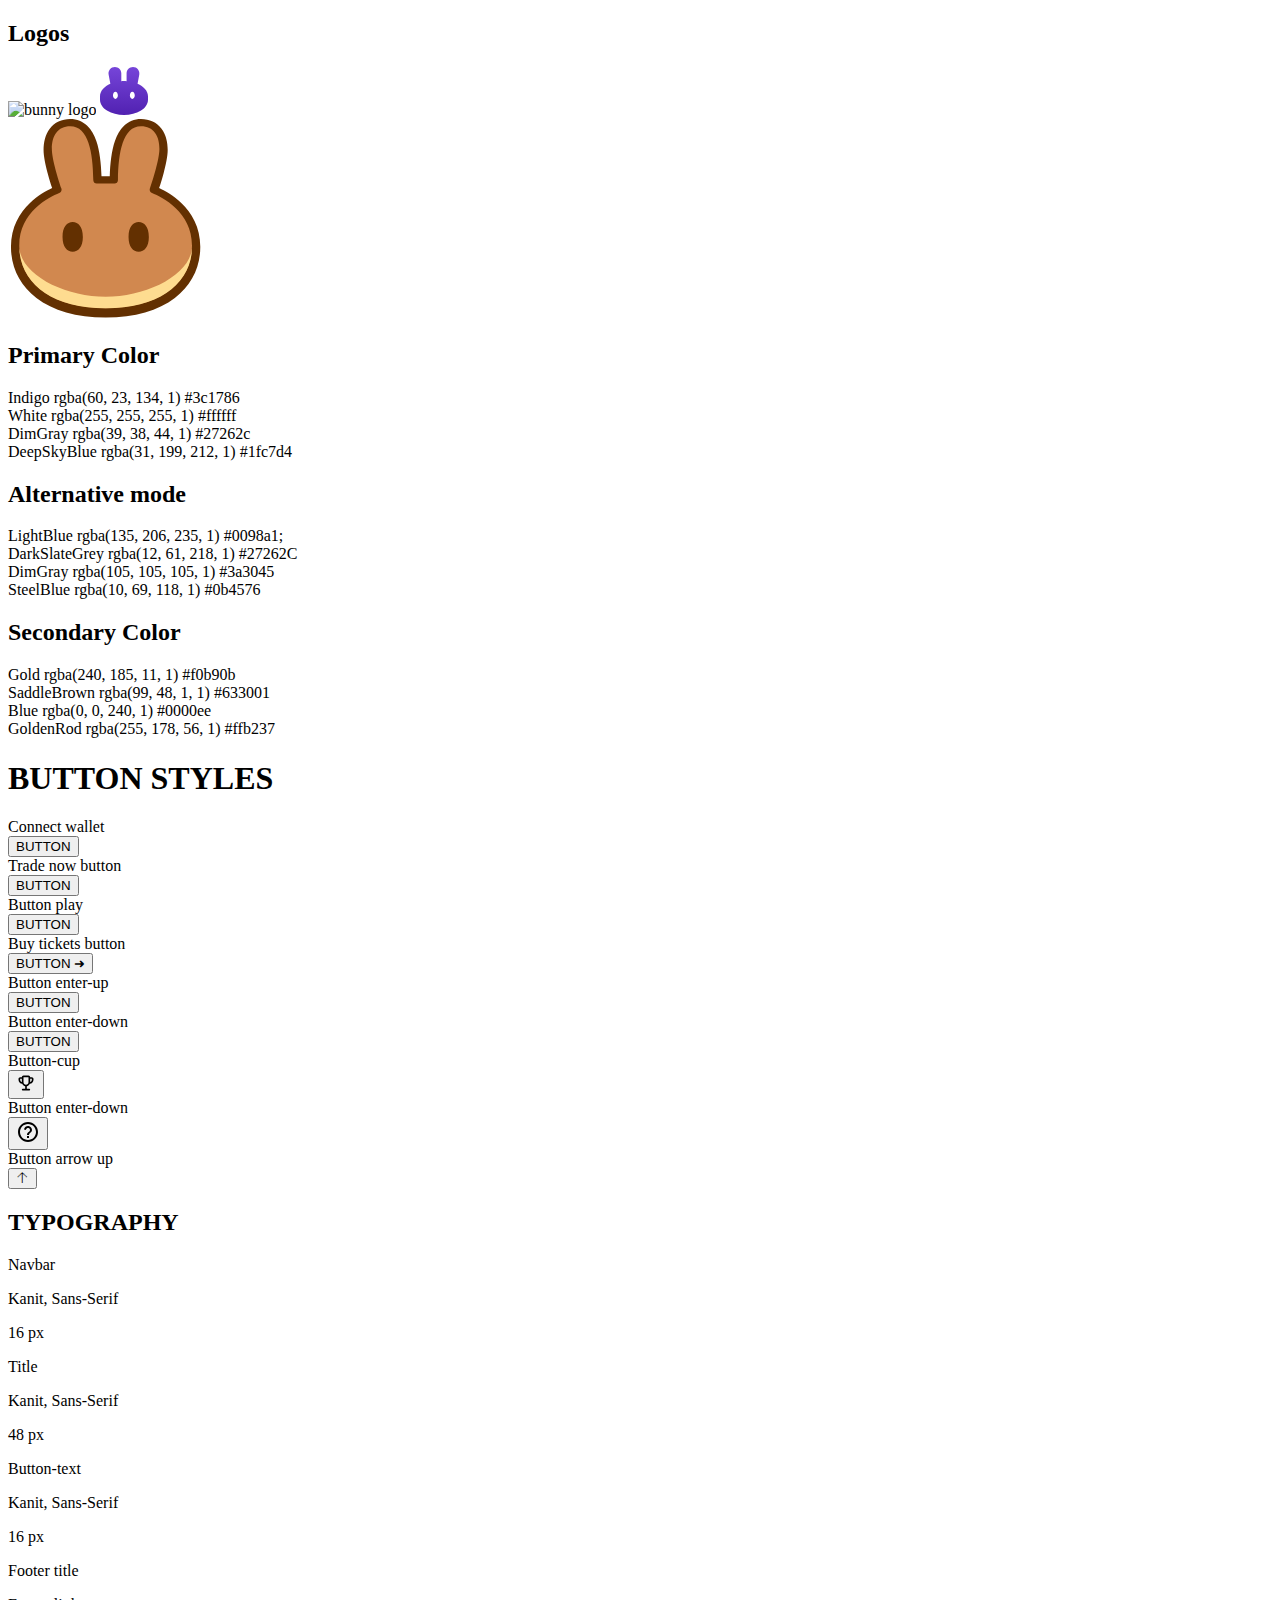
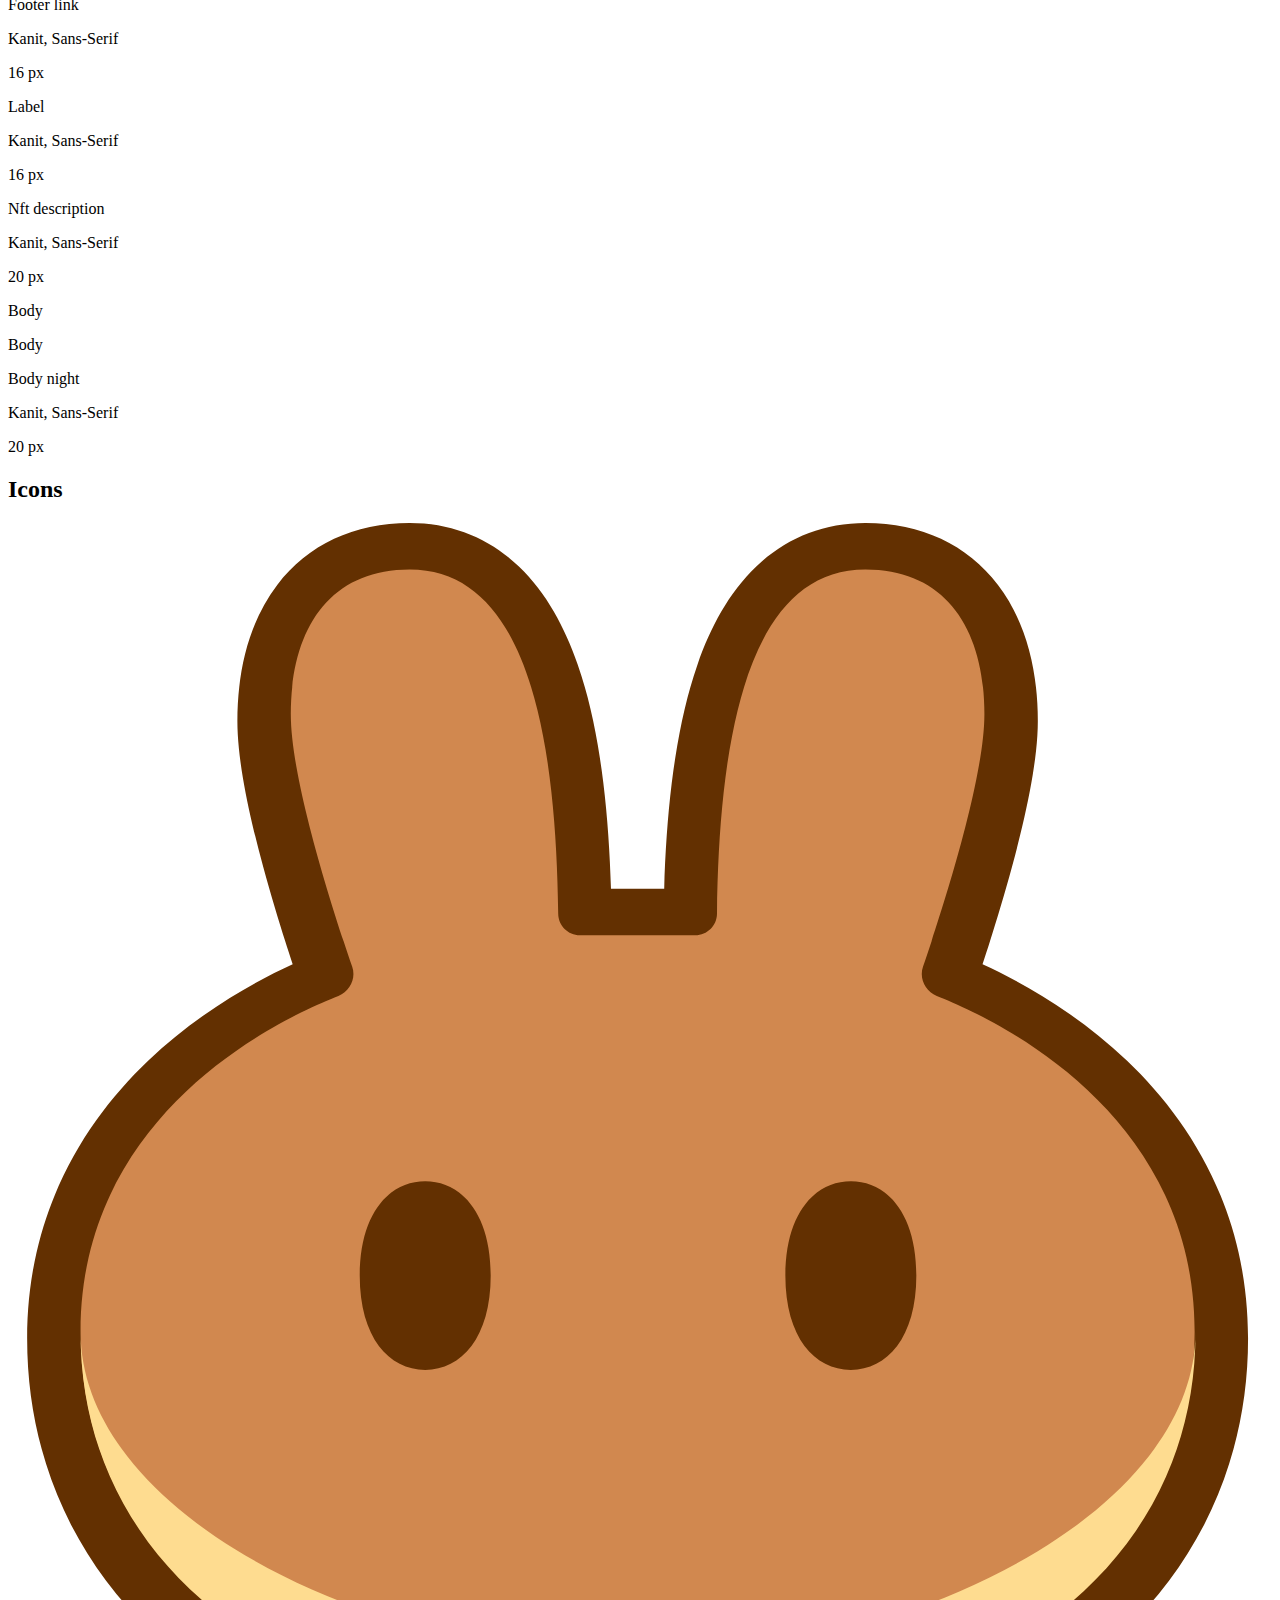
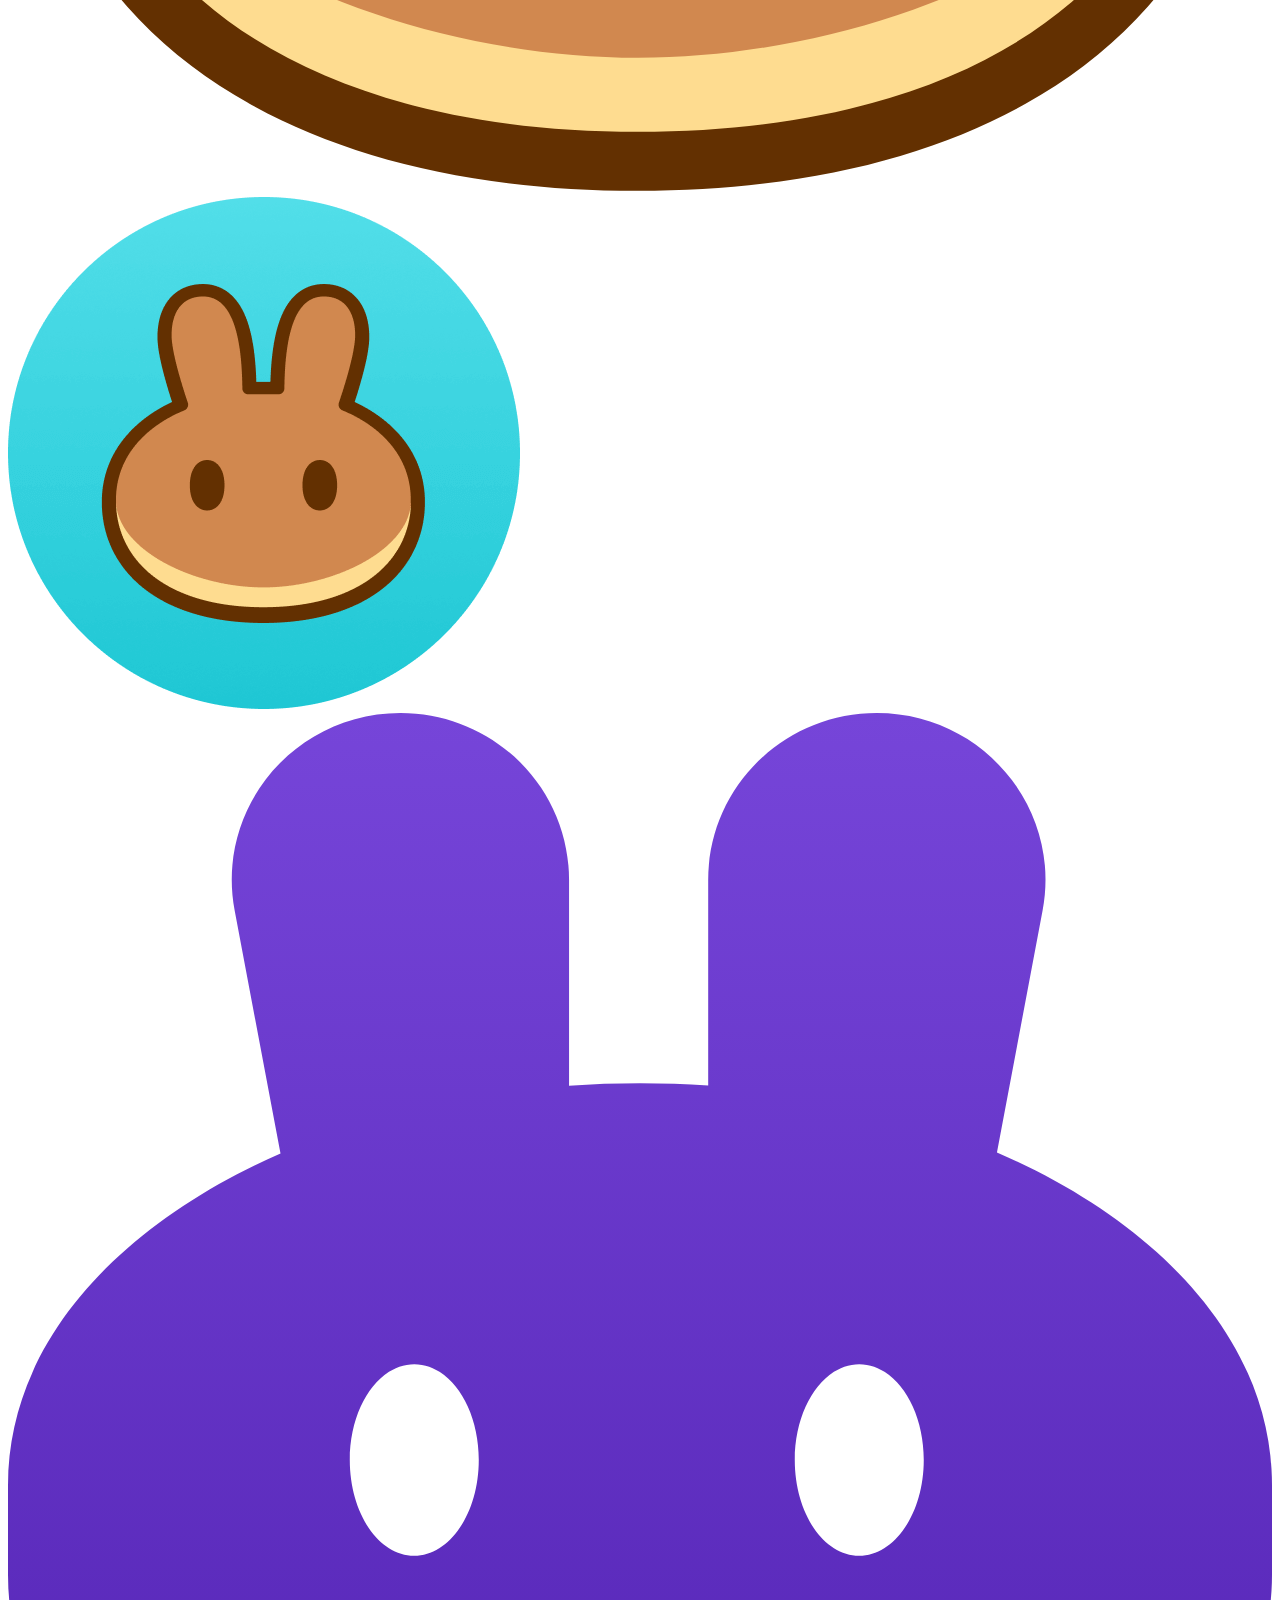
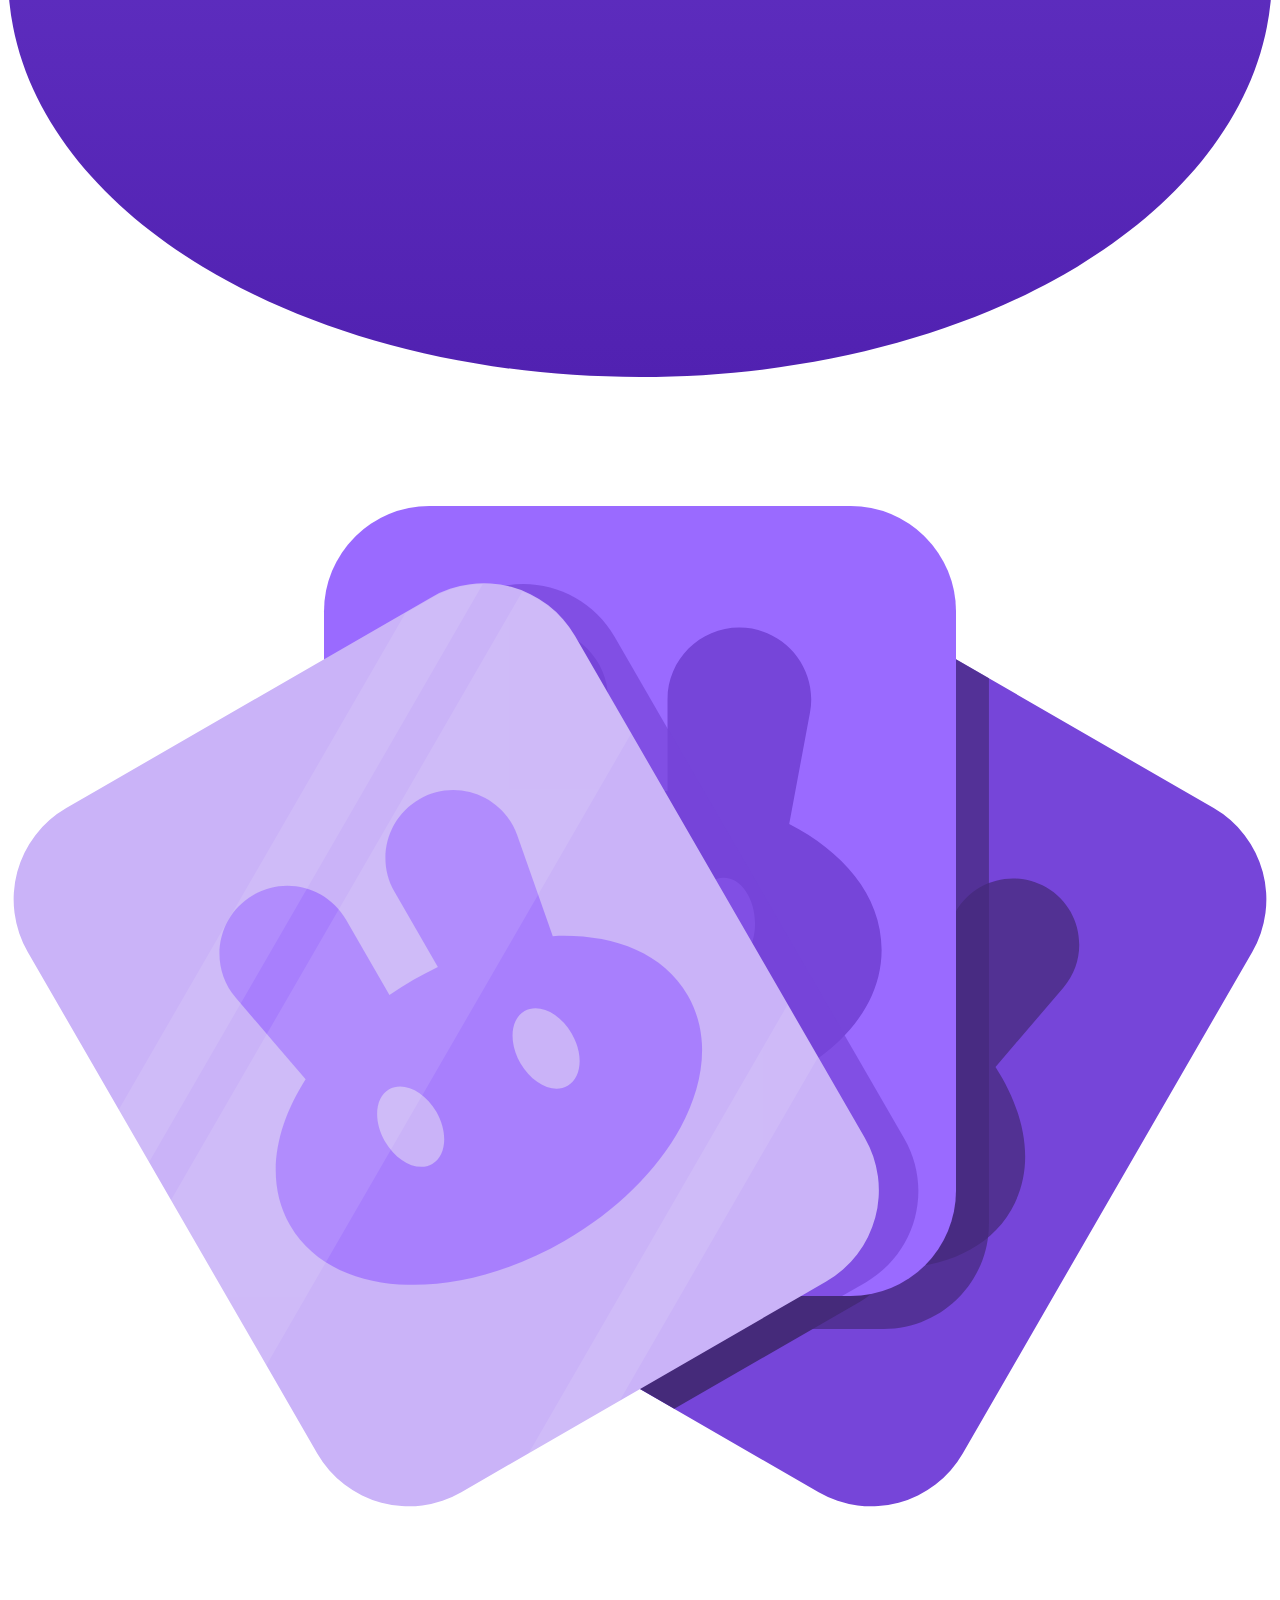
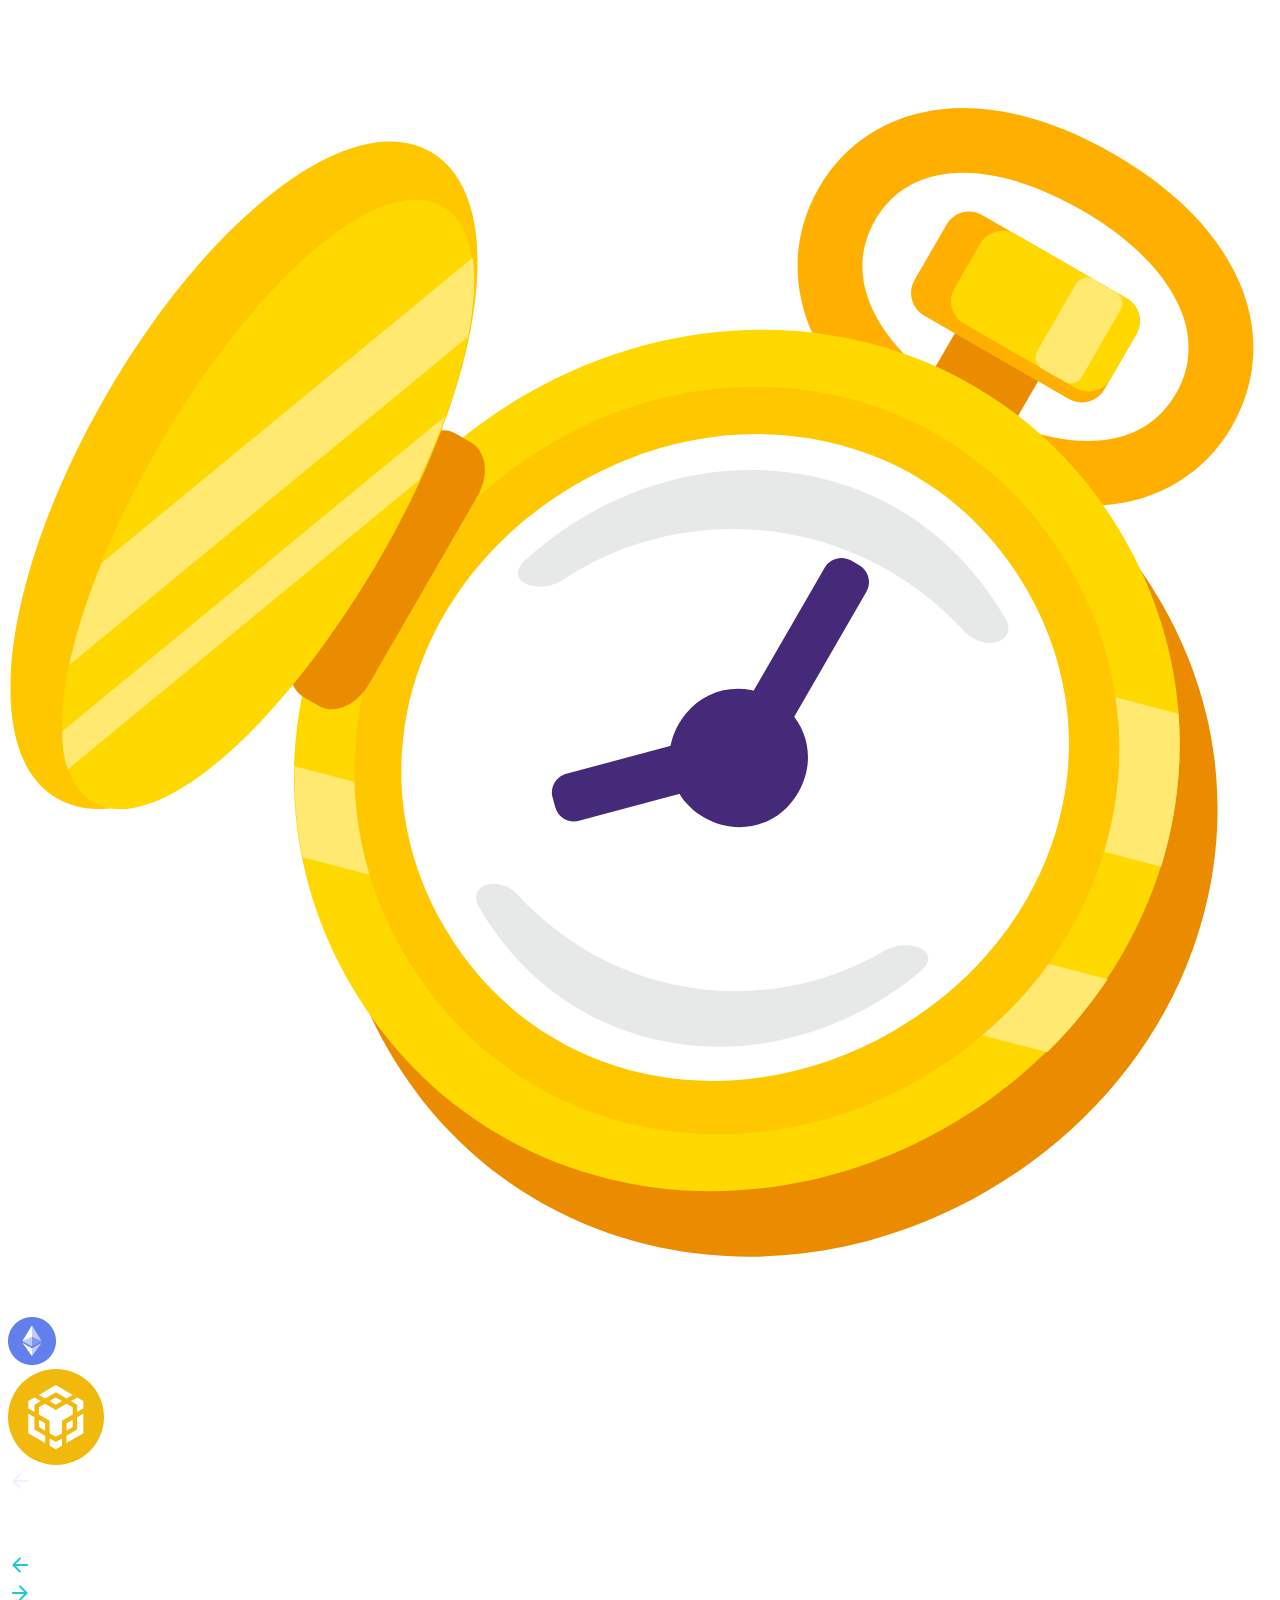
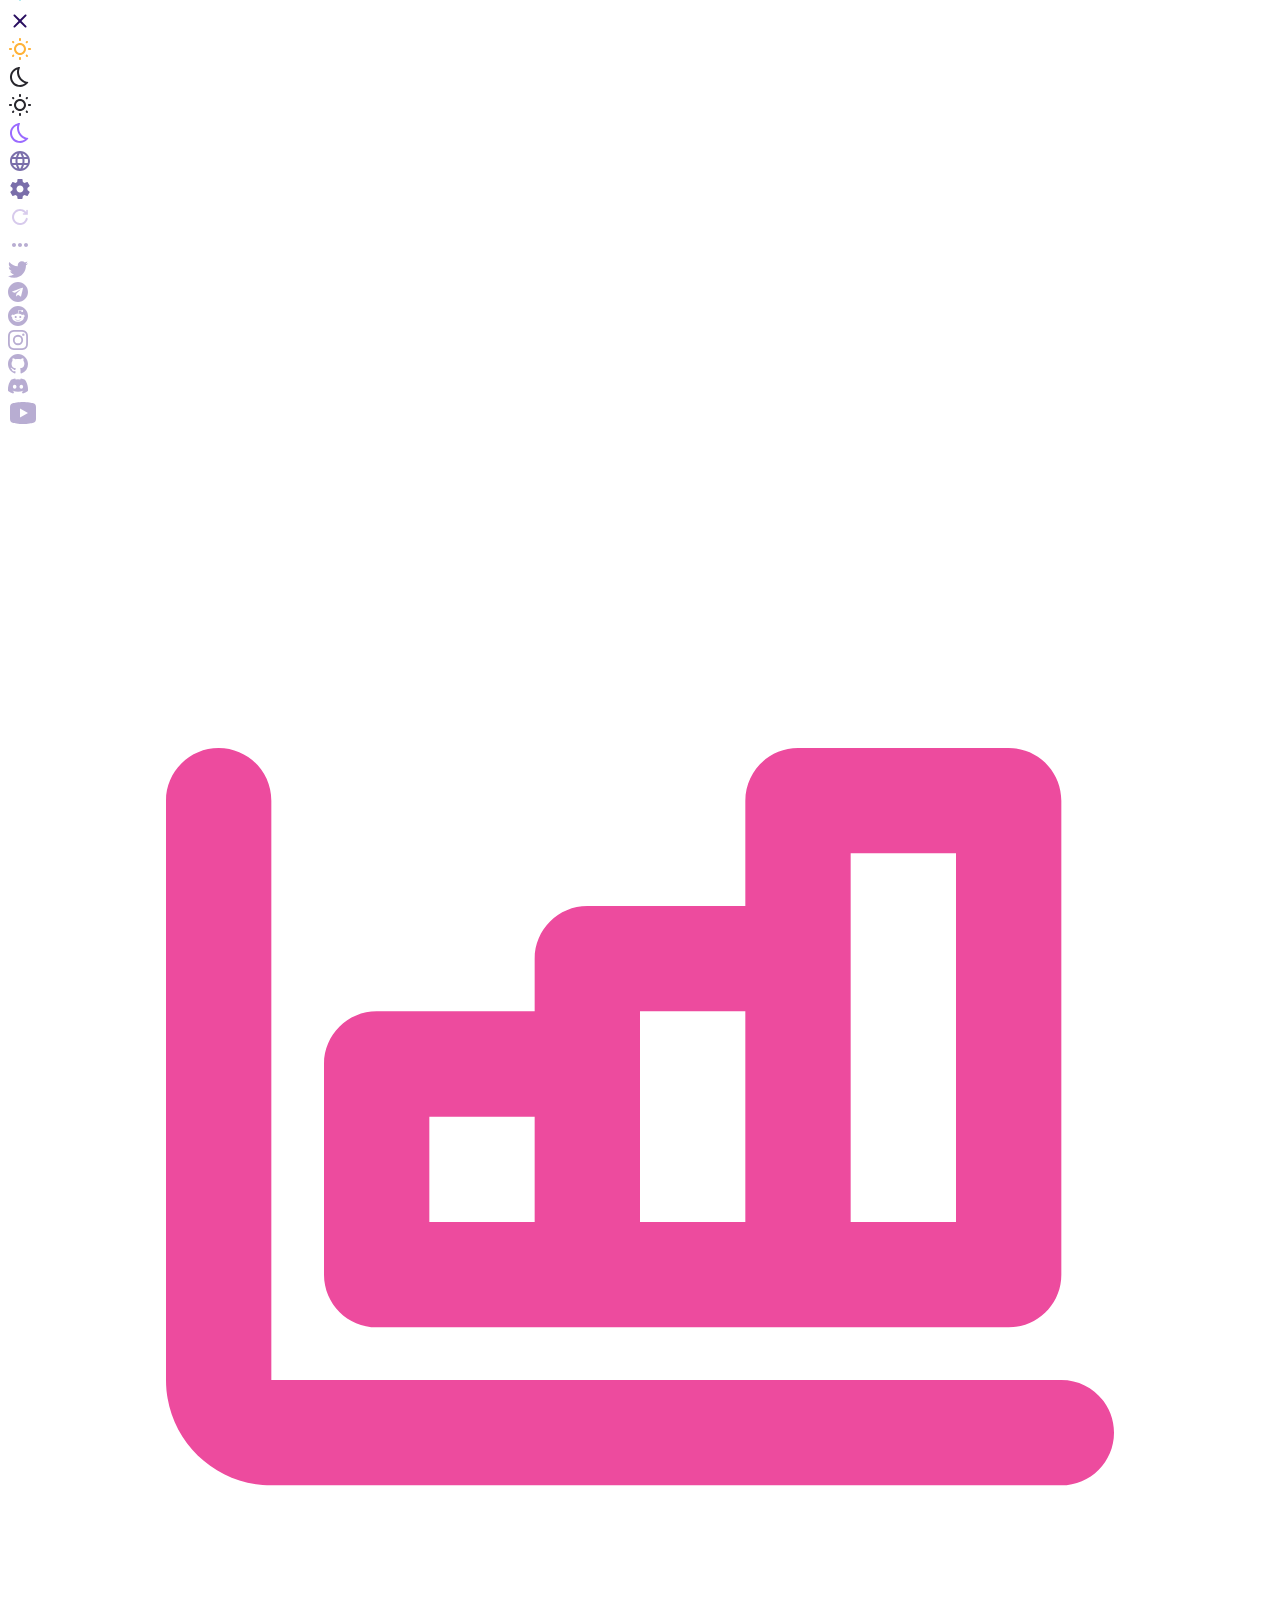
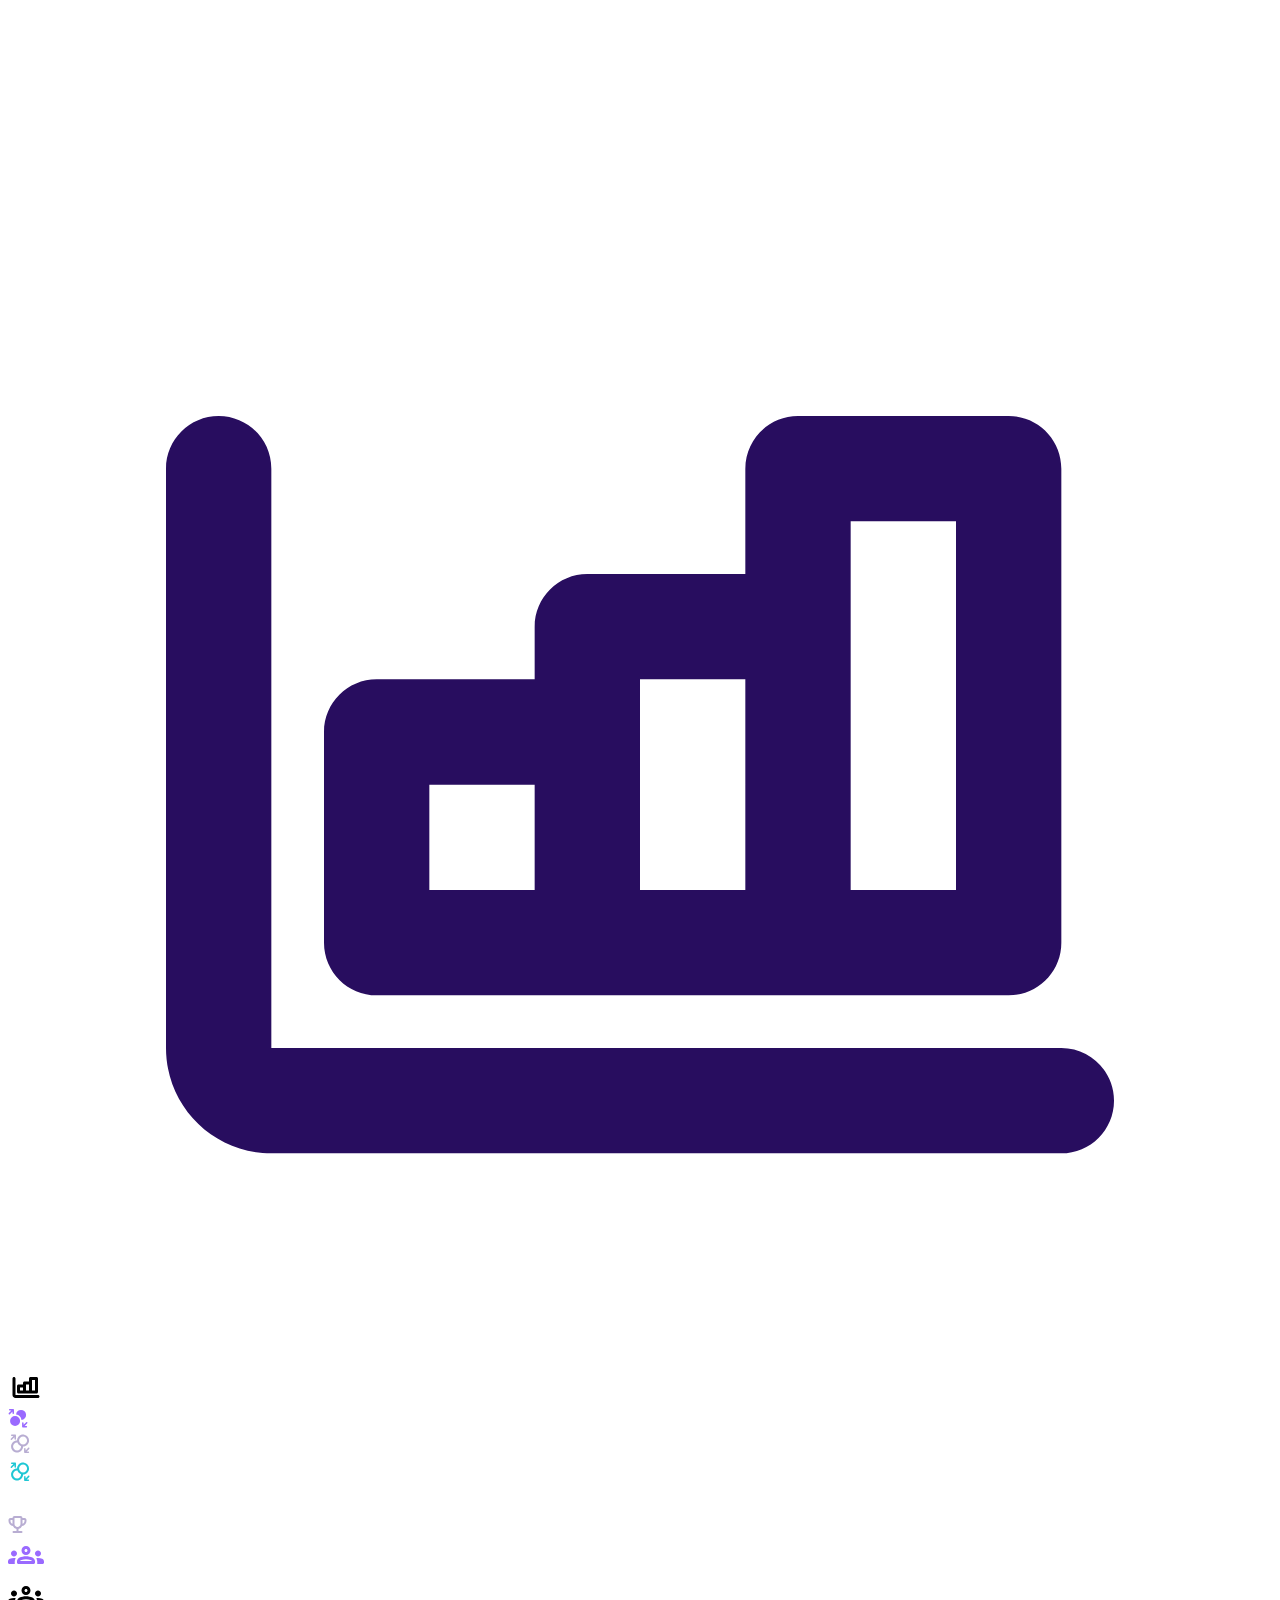
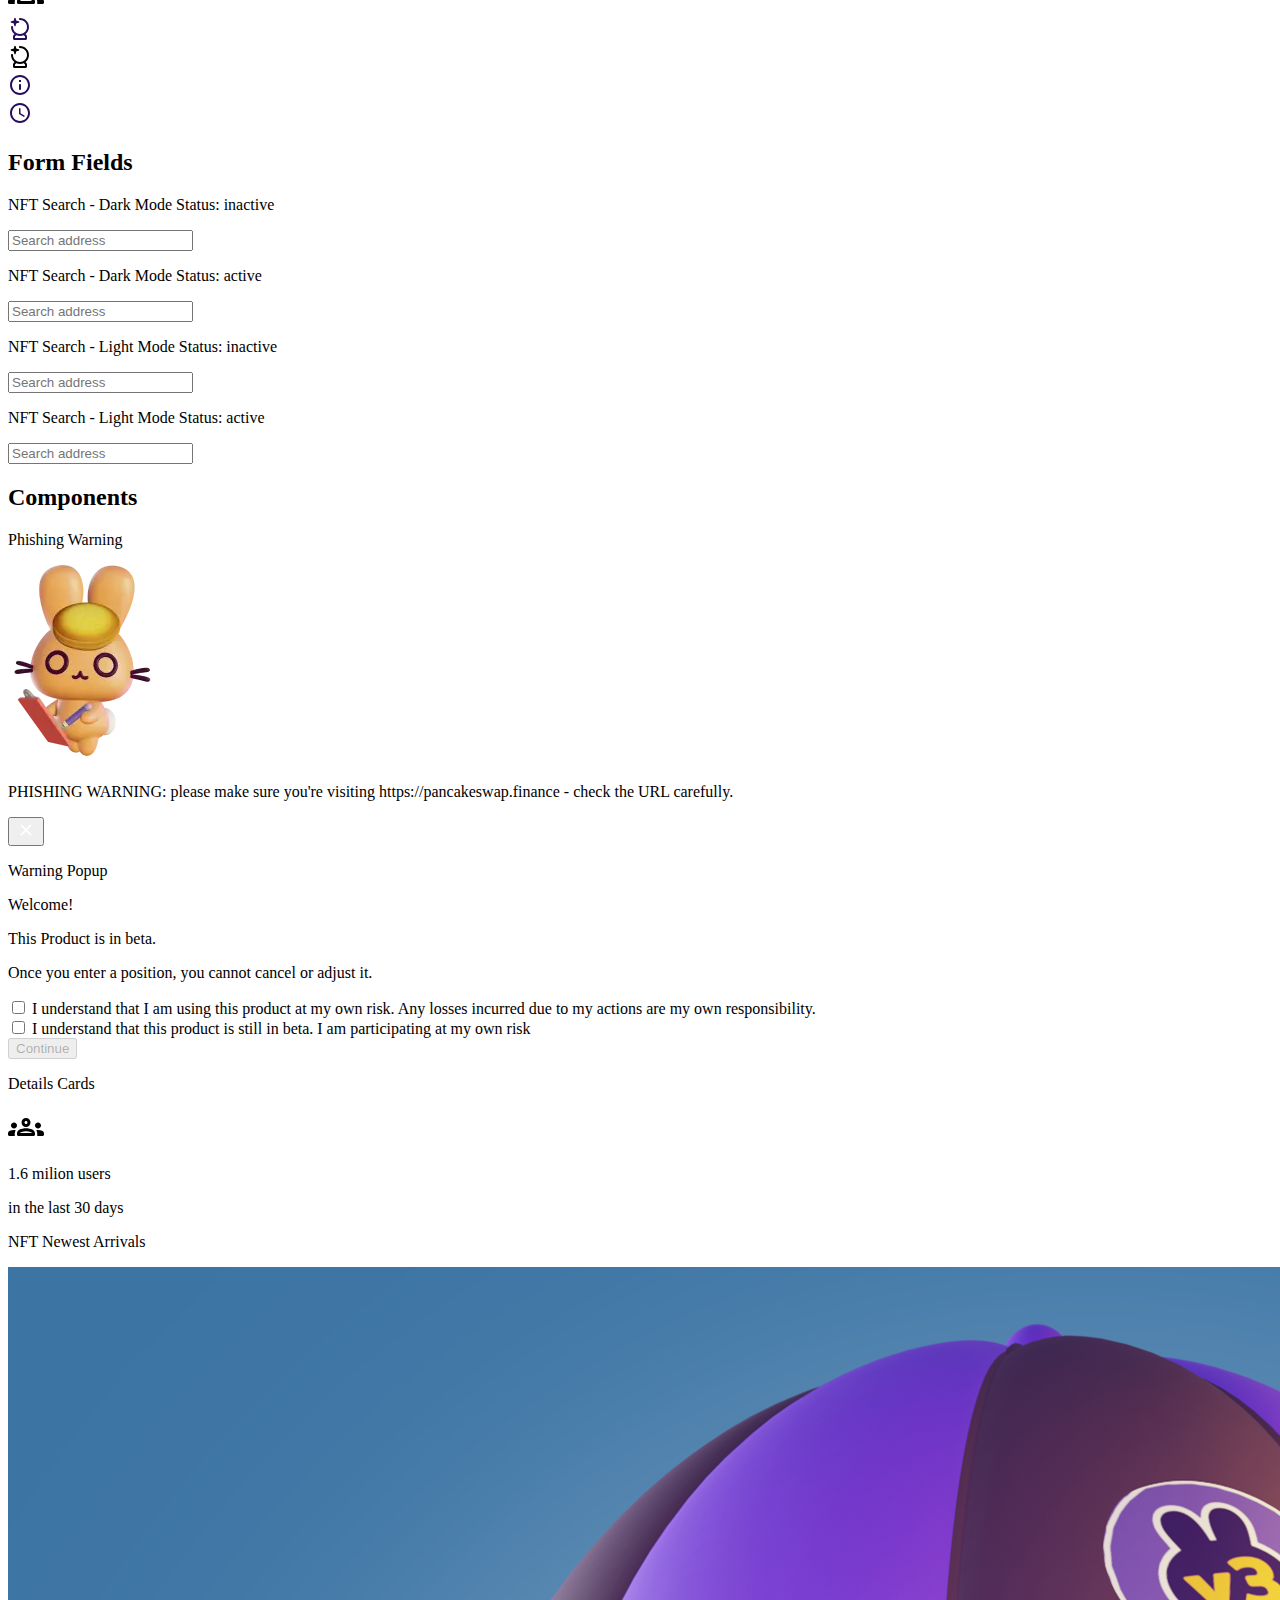
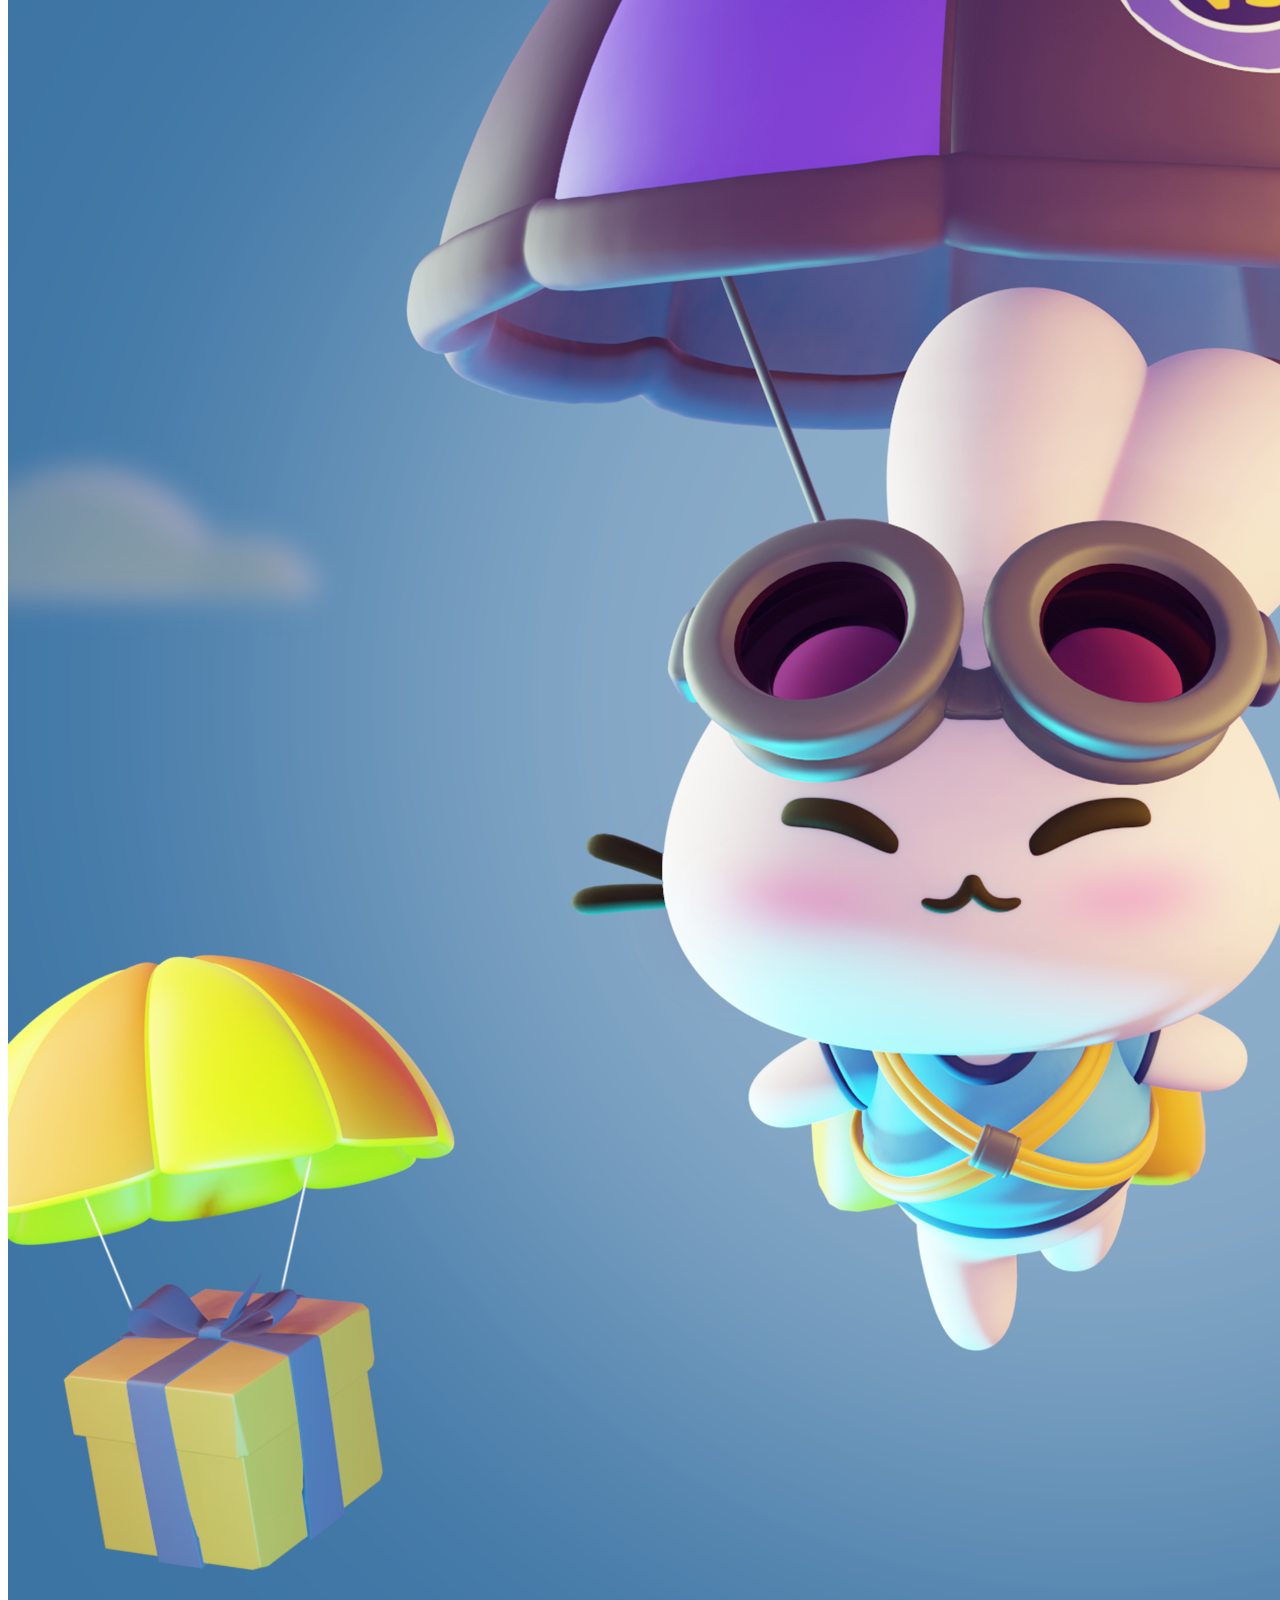
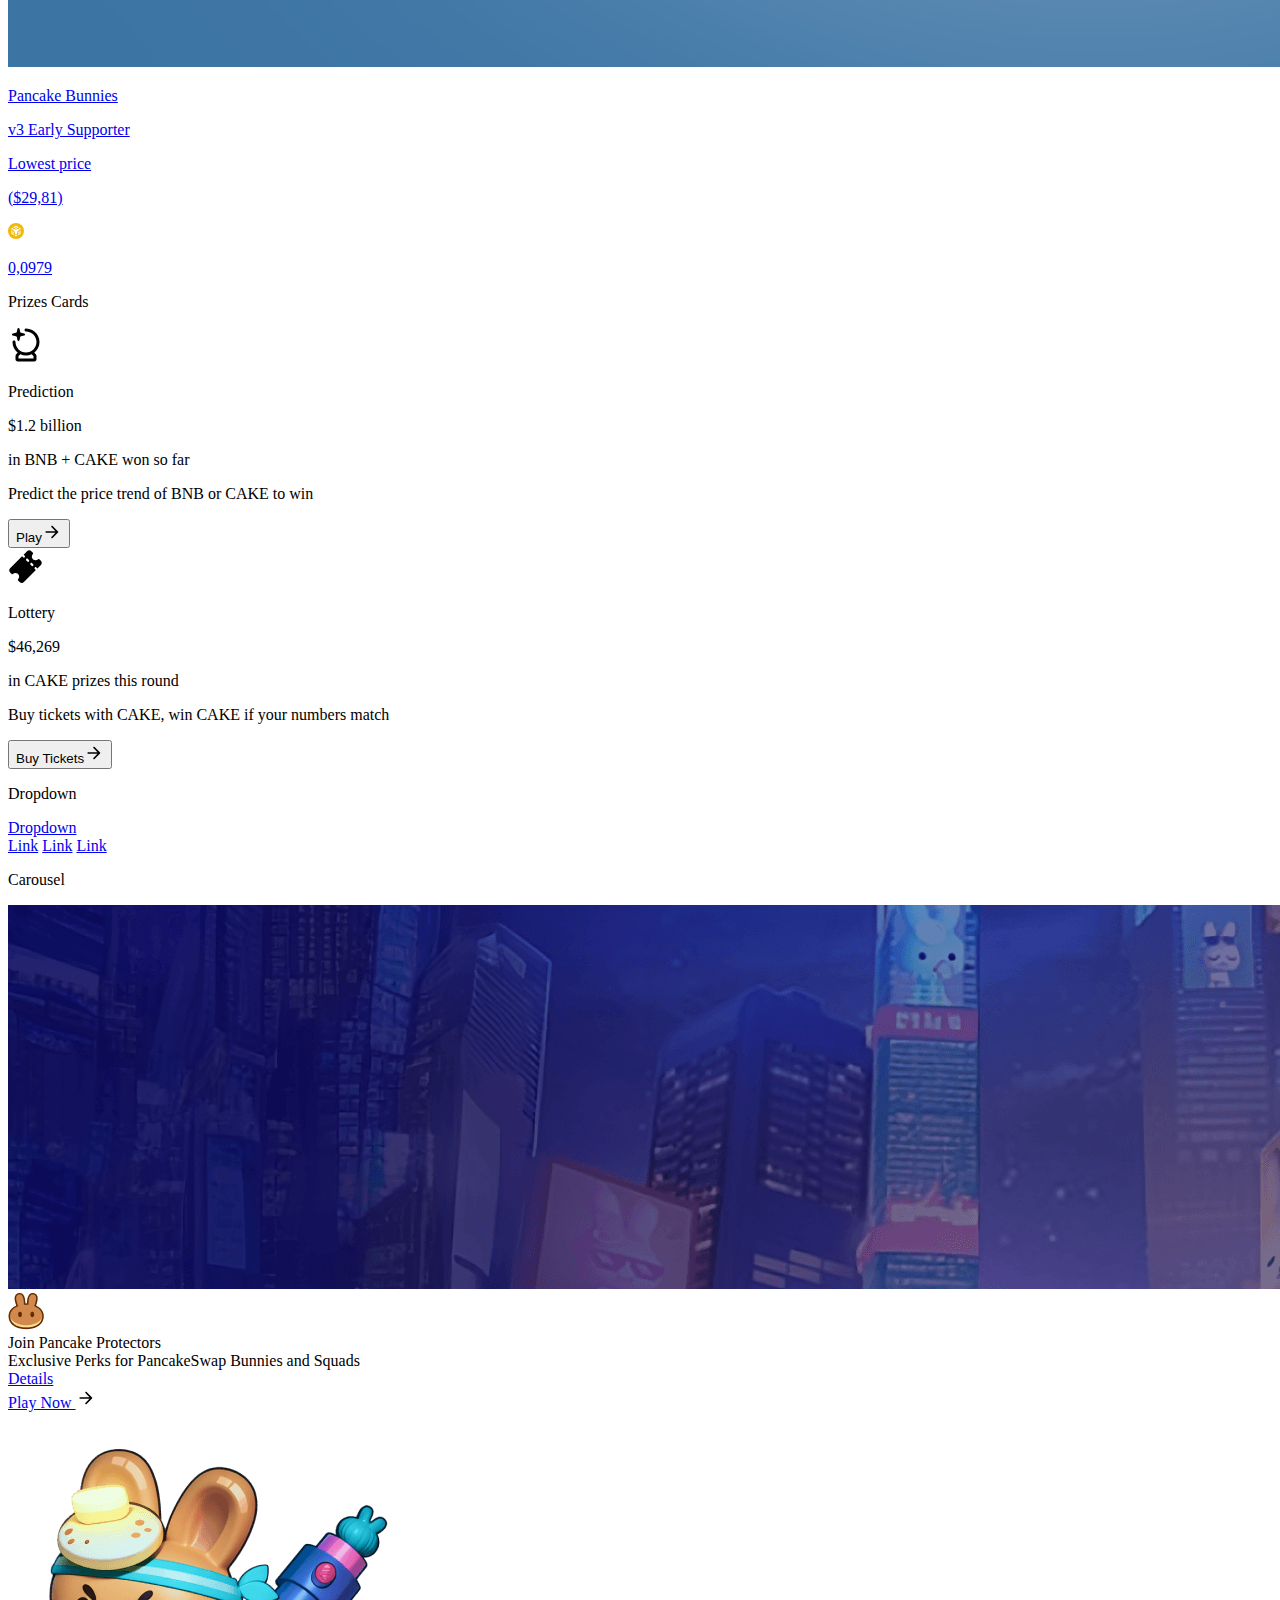
==== commit e2889854: "Merge pull request #19 from NicolaPisani/feature/ds/button-style" ====
--- a/designsystem/index.html
+++ b/designsystem/index.html
@@ -8,83 +8,6 @@
     <link rel="stylesheet" href="../css/index.css" />
   </head>
   <body>
-
-    <div class="logo"></div>
-    <div class="brand-colors"></div>
-    <div class="title-button-style">
-      <h1>BUTTON STYLES</h1>
-    </div>
-
-    <div class="container-button">
-      <div class="prima-fila-butt">
-        <div class="connect-wallet-button">
-          <span>Connect wallet</span>
-          <div><button class="button" id="btn-wallet">BUTTON</button></div>
-        </div>
-
-        <div class="trade-now-button">
-          <span>Trade now button</span>
-          <div><button class="button" id="button-trade">BUTTON</button></div>
-        </div>
-
-        <div class="play-button">
-          <span>Button play</span>
-          <div><button class="button" id="btn-play">BUTTON</button></div>
-        </div>
-
-        <div class="buy-tickets-button">
-          <span>Buy tickets button</span>
-          <div><button class="button" id="btn-tickets">BUTTON ➜</button></div>
-        </div>
-      </div>
-
-      <div class="seconda-fila-button">
-        <div class="enter-up">
-          <span>Button enter-up</span>
-          <div><button class="button" id="btn-enter-up">BUTTON</button></div>
-        </div>
-
-        <div class="enter-down">
-          <span>Button enter-down</span>
-          <div><button class="button" id="btn-enter-down">BUTTON</button></div>
-        </div>
-      </div>
-
-      <div class="terza-fila-button">
-        <div class="cup">
-          <span>Button-cup</span>
-          <div>
-            <button class="button" id="btn-cup">
-              <svg
-                viewBox="0 0 48 48"
-                width="20px"
-                xmlns="http://www.w3.org/2000/svg"
-                class="sc-231a1e38-0 iDcbEw"
-              >
-                <path
-                  d="M38 10H34C34 7.79086 32.2091 6 30 6H18C15.7909 6 14 7.79086 14 10H10C7.8 10 6 11.8 6 14V16C6 21.1 9.84 25.26 14.78 25.88C16.04 28.88 18.74 31.14 22 31.8V38H16C14.8954 38 14 38.8954 14 40C14 41.1046 14.8954 42 16 42H32C33.1046 42 34 41.1046 34 40C34 38.8954 33.1046 38 32 38H26V31.8C29.26 31.14 31.96 28.88 33.22 25.88C38.16 25.26 42 21.1 42 16V14C42 11.8 40.2 10 38 10ZM10 16V14H14V21.64C11.68 20.8 10 18.6 10 16ZM24 28C20.7 28 18 25.3 18 22V10H30V22C30 25.3 27.3 28 24 28ZM38 16C38 18.6 36.32 20.8 34 21.64V14H38V16Z"
-                ></path>
-              </svg>
-            </button>
-          </div>
-        </div>
-
-        <div class="punto-inter">
-          <span>Button enter-down</span>
-          <div>
-            <button class="button" id="btn-question-mark">
-              <svg
-                viewBox="0 0 24 24"
-                width="24px"
-                color="white"
-                xmlns="http://www.w3.org/2000/svg"
-                class="sc-231a1e38-0 iDcbEw"
-              >
-                <path
-                  d="M12 2C6.48 2 2 6.48 2 12C2 17.52 6.48 22 12 22C17.52 22 22 17.52 22 12C22 6.48 17.52 2 12 2ZM12 20C7.59 20 4 16.41 4 12C4 7.59 7.59 4 12 4C16.41 4 20 7.59 20 12C20 16.41 16.41 20 12 20ZM11 16H13V18H11V16ZM12.61 6.04C10.55 5.74 8.73 7.01 8.18 8.83C8 9.41 8.44 10 9.05 10H9.25C9.66 10 9.99 9.71 10.13 9.33C10.45 8.44 11.4 7.83 12.43 8.05C13.38 8.25 14.08 9.18 14 10.15C13.9 11.49 12.38 11.78 11.55 13.03C11.55 13.04 11.54 13.04 11.54 13.05C11.53 13.07 11.52 13.08 11.51 13.1C11.42 13.25 11.33 13.42 11.26 13.6C11.25 13.63 11.23 13.65 11.22 13.68C11.21 13.7 11.21 13.72 11.2 13.75C11.08 14.09 11 14.5 11 15H13C13 14.58 13.11 14.23 13.28 13.93C13.3 13.9 13.31 13.87 13.33 13.84C13.41 13.7 13.51 13.57 13.61 13.45C13.62 13.44 13.63 13.42 13.64 13.41C13.74 13.29 13.85 13.18 13.97 13.07C14.93 12.16 16.23 11.42 15.96 9.51C15.72 7.77 14.35 6.3 12.61 6.04Z"
-                ></path>
-              </svg>
-            </button>
     <div class="logo">
       <div class="logo__content">
         <div class="logo__text">
@@ -93,8 +16,6 @@
         <div class="logo__svg">
           <div class="logo__svg-content">
             <div class="logo__svg-content--main">
-              <img src="../assets/logos/bunny-logo-hd.png" alt="bunny logo"/>
-            <span class="logo__svg-content--main">
               <img src="../assets/logos/bunny-logo-hd.png" alt="bunny logo" />
               <svg
                 viewBox="0 0 48 48"
@@ -164,52 +85,48 @@
     </div>
     <div class="brandColor">
       <div class="brandColor__content">
-        <div class="brandColor__text">
-          <h2>Primary Color</h2>
-        </div>
-        <div class="container">
-          <div class="cardGroup">
+        <div class="brandColor__container">
+          <div class="brandColor__text">
+            <h2>Primary Color</h2>
+          </div>
+          <div class="card-color">
             <div
-              class="card__description cardGroup__cardDescription hvr"
-              id="color-1"
+              class="card-color__description card-color__description--1"
             ></div>
-            <div class="card__color">
+            <div class="card-color__info">
               <span>Indigo</span>
               <span>rgba(60, 23, 134, 1)</span>
               <span>#3c1786</span>
             </div>
           </div>
 
-          <div class="cardGroup">
+          <div class="card-color">
             <div
-              class="card__description cardGroup__cardDescription hvr"
-              id="color-2"
+              class="card-color__description card-color__description--2"
             ></div>
-            <div class="card__color">
+            <div class="card-color__info">
               <span>White</span>
               <span>rgba(255, 255, 255, 1)</span>
               <span>#ffffff</span>
             </div>
           </div>
 
-          <div class="cardGroup">
+          <div class="card-color">
             <div
-              class="card__description cardGroup__cardDescription hvr"
-              id="color-3"
+              class="card-color__description card-color__description--3"
             ></div>
-            <div class="card__color">
+            <div class="card-color__info">
               <span>DimGray</span>
               <span>rgba(39, 38, 44, 1)</span>
               <span>#27262c</span>
             </div>
           </div>
 
-          <div class="cardGroup">
+          <div class="card-color">
             <div
-              class="card__description cardGroup__cardDescription hvr"
-              id="color-4"
+              class="card-color__description card-color__description--4"
             ></div>
-            <div class="card__color">
+            <div class="card-color__info">
               <span>DeepSkyBlue</span>
               <span>rgba(31, 199, 212, 1)</span>
               <span>#1fc7d4</span>
@@ -217,49 +134,94 @@
           </div>
         </div>
 
-        <div class="brandColor__text">
-          <h2>Secondary Color</h2>
-        </div>
-        <div class="container">
-          <div class="cardGroup">
+        <div class="brandColor__container">
+          <div class="brandColor__text">
+            <h2>Alternative mode</h2>
+          </div>
+          <div class="card-color">
             <div
-              class="card__description cardGroup__cardDescription hvr"
-              id="color-5"
+              class="card-color__description card-color__description--5"
             ></div>
-            <div class="card__color">
+            <div class="card-color__info">
+              <span>LightBlue</span>
+              <span>rgba(135, 206, 235, 1)</span>
+              <span>#0098a1;</span>
+            </div>
+          </div>
+
+          <div class="card-color">
+            <div
+              class="card-color__description card-color__description--6"
+            ></div>
+            <div class="card-color__info">
+              <span>DarkSlateGrey</span>
+              <span>rgba(12, 61, 218, 1)</span>
+              <span>#27262C</span>
+            </div>
+          </div>
+
+          <div class="card-color">
+            <div
+              class="card-color__description card-color__description--7"
+            ></div>
+            <div class="card-color__info">
+              <span>DimGray</span>
+              <span>rgba(105, 105, 105, 1)</span>
+              <span>#3a3045</span>
+            </div>
+          </div>
+
+          <div class="card-color">
+            <div
+              class="card-color__description card-color__description--8"
+            ></div>
+            <div class="card-color__info">
+              <span>SteelBlue</span>
+              <span>rgba(10, 69, 118, 1)</span>
+              <span>#0b4576</span>
+            </div>
+          </div>
+        </div>
+
+        <div class="brandColor__container">
+          <div class="brandColor__text">
+            <h2>Secondary Color</h2>
+          </div>
+          <div class="card-color">
+            <div
+              class="card-color__description card-color__description--9"
+            ></div>
+            <div class="card-color__info">
               <span>Gold</span>
               <span>rgba(240, 185, 11, 1)</span>
               <span>#f0b90b</span>
             </div>
           </div>
-          <div class="cardGroup">
+          <div class="card-color">
             <div
-              class="card__description cardGroup__cardDescription hvr"
-              id="color-6"
+              class="card-color__description card-color__description--10"
             ></div>
-            <div class="card__color">
+            <div class="card-color__info">
               <span>SaddleBrown</span>
               <span>rgba(99, 48, 1, 1)</span>
               <span>#633001</span>
             </div>
           </div>
-          <div class="cardGroup">
+          <div class="card-color">
             <div
-              class="card__description cardGroup__cardDescription hvr"
-              id="color-7"
+              class="card-color__description card-color__description--11"
             ></div>
-            <div class="card__color">
+            <div class="card-color__info">
               <span>Blue</span>
               <span>rgba(0, 0, 240, 1)</span>
               <span>#0000ee</span>
             </div>
           </div>
-          <div class="cardGroup">
+          <div class="card-color">
             <div
-              class="card__description cardGroup__cardDescription hvr"
-              id="color-8"
+              class="card-color__description card-color__description--12"
             ></div>
-            <div class="card__color">
+            <div class="card-color__info">
               <span>GoldenRod</span>
               <span>rgba(255, 178, 56, 1)</span>
               <span>#ffb237</span>
@@ -268,8 +230,215 @@
         </div>
       </div>
     </div>
-    <div class="button-styles"></div>
-    <div class="typography"></div>
+    <div class="title-button-style">
+      <h1>BUTTON STYLES</h1>
+    </div>
+
+    <div class="container-button">
+      <div class="prima-fila-butt">
+        <div class="connect-wallet-button">
+          <span>Connect wallet</span>
+          <div>
+            <button class="button" id="btn-wallet">BUTTON</button>
+          </div>
+        </div>
+        <div class="trade-now-button">
+          <span>Trade now button</span>
+          <div>
+            <button class="button" id="button-trade">BUTTON</button>
+          </div>
+        </div>
+        <div class="play-button">
+          <span>Button play</span>
+          <div>
+            <button class="button" id="btn-play">BUTTON</button>
+          </div>
+        </div>
+        <div class="buy-tickets-button">
+          <span>Buy tickets button</span>
+          <div>
+            <button class="button" id="btn-tickets">BUTTON ➜</button>
+          </div>
+        </div>
+      </div>
+      <div class="seconda-fila-button">
+        <div class="enter-up">
+          <span>Button enter-up</span>
+          <div>
+            <button class="button" id="btn-enter-up">BUTTON</button>
+          </div>
+        </div>
+        <div class="enter-down">
+          <span>Button enter-down</span>
+          <div>
+            <button class="button" id="btn-enter-down">BUTTON</button>
+          </div>
+        </div>
+      </div>
+      <div class="terza-fila-button">
+        <div class="cup">
+          <span>Button-cup</span>
+          <div>
+            <button class="button" id="btn-cup">
+              <svg
+                viewBox="0 0 48 48"
+                width="20px"
+                xmlns="http://www.w3.org/2000/svg"
+                class="sc-231a1e38-0 iDcbEw"
+              >
+                <path
+                  d="M38 10H34C34 7.79086 32.2091 6 30 6H18C15.7909 6 14 7.79086 14 10H10C7.8 10 6 11.8 6 14V16C6 21.1 9.84 25.26 14.78 25.88C16.04 28.88 18.74 31.14 22 31.8V38H16C14.8954 38 14 38.8954 14 40C14 41.1046 14.8954 42 16 42H32C33.1046 42 34 41.1046 34 40C34 38.8954 33.1046 38 32 38H26V31.8C29.26 31.14 31.96 28.88 33.22 25.88C38.16 25.26 42 21.1 42 16V14C42 11.8 40.2 10 38 10ZM10 16V14H14V21.64C11.68 20.8 10 18.6 10 16ZM24 28C20.7 28 18 25.3 18 22V10H30V22C30 25.3 27.3 28 24 28ZM38 16C38 18.6 36.32 20.8 34 21.64V14H38V16Z"
+                ></path>
+              </svg>
+            </button>
+          </div>
+        </div>
+        <div class="punto-inter">
+          <span>Button enter-down</span>
+          <div>
+            <button class="button" id="btn-question-mark">
+              <svg
+                viewBox="0 0 24 24"
+                width="24px"
+                color="white"
+                xmlns="http://www.w3.org/2000/svg"
+                class="sc-231a1e38-0 iDcbEw"
+              >
+                <path
+                  d="M12 2C6.48 2 2 6.48 2 12C2 17.52 6.48 22 12 22C17.52 22 22 17.52 22 12C22 6.48 17.52 2 12 2ZM12 20C7.59 20 4 16.41 4 12C4 7.59 7.59 4 12 4C16.41 4 20 7.59 20 12C20 16.41 16.41 20 12 20ZM11 16H13V18H11V16ZM12.61 6.04C10.55 5.74 8.73 7.01 8.18 8.83C8 9.41 8.44 10 9.05 10H9.25C9.66 10 9.99 9.71 10.13 9.33C10.45 8.44 11.4 7.83 12.43 8.05C13.38 8.25 14.08 9.18 14 10.15C13.9 11.49 12.38 11.78 11.55 13.03C11.55 13.04 11.54 13.04 11.54 13.05C11.53 13.07 11.52 13.08 11.51 13.1C11.42 13.25 11.33 13.42 11.26 13.6C11.25 13.63 11.23 13.65 11.22 13.68C11.21 13.7 11.21 13.72 11.2 13.75C11.08 14.09 11 14.5 11 15H13C13 14.58 13.11 14.23 13.28 13.93C13.3 13.9 13.31 13.87 13.33 13.84C13.41 13.7 13.51 13.57 13.61 13.45C13.62 13.44 13.63 13.42 13.64 13.41C13.74 13.29 13.85 13.18 13.97 13.07C14.93 12.16 16.23 11.42 15.96 9.51C15.72 7.77 14.35 6.3 12.61 6.04Z"
+                ></path>
+              </svg>
+            </button>
+          </div>
+        </div>
+        <div class="arrow-up">
+          <span>Button arrow up</span>
+          <div>
+            <button class="button" id="btn-arrow-up">🡡</button>
+          </div>
+        </div>
+      </div>
+    </div>
+    <div class="container-tipography__title">
+      <h2>TYPOGRAPHY</h2>
+    </div>
+    <div class="container-tipography">
+      <div class="container-tipography__first-column">
+        <div class="container-tipography__navbar">
+          <div class="container-tipography__title container-tipography__nav">
+            <p
+              class="container-tipography__intest container-tipography__intest--purple"
+            >
+              Navbar
+            </p>
+          </div>
+          <div class="container-tipography__size-family-nav">
+            <p class="container-tipography__font-family">Kanit, Sans-Serif</p>
+            <span>16 px</span>
+          </div>
+        </div>
+        <div class="container-tipography__space"></div>
+        <div class="container-tipography__container-title">
+          <div class="container-tipography__name-tip">
+            <p
+              class="container-tipography__intest container-tipography__intest--fs48"
+            >
+              Title
+            </p>
+          </div>
+          <div class="container-tipography__size-family-title">
+            <p class="container-tipography__font-family">Kanit, Sans-Serif</p>
+            <span>48 px</span>
+          </div>
+        </div>
+        <div class="container-tipography__space"></div>
+        <div class="container-tipography__container-button">
+          <div class="container-tipography__button-tip">
+            <p
+              class="container-tipography__intest container-tipography__intest--skyblue"
+            >
+              Button-text
+            </p>
+          </div>
+          <div class="container-tipography__size-family-button">
+            <p class="container-tipography__font-family">Kanit, Sans-Serif</p>
+            <span>16 px</span>
+          </div>
+        </div>
+      </div>
+      <div class="container-tipography__second-column">
+        <div class="container-tipography__container-footer">
+          <div class="container-tipography__footer-tip">
+            <p
+              class="container-tipography__intest container-tipography__intest--violet"
+            >
+              Footer title
+            </p>
+            <p
+              class="container-tipography__intest container-tipography__intest--white"
+            >
+              Footer link
+            </p>
+          </div>
+          <div class="container-tipography__size-family-footer">
+            <p class="container-tipography__font-family">Kanit, Sans-Serif</p>
+            <span>16 px</span>
+          </div>
+        </div>
+        <div class="container-tipography__space"></div>
+        <div class="container-tipography__container-label">
+          <div class="container-tipography__label-tip">
+            <p class="container-tipography__intest">Label</p>
+          </div>
+          <div class="container-tipography__size-family-label">
+            <p class="container-tipography__font-family">Kanit, Sans-Serif</p>
+            <span>16 px</span>
+          </div>
+        </div>
+        <div class="container-tipography__space"></div>
+        <div class="container-tipography__container-nft">
+          <div class="container-tipography__nft-tip">
+            <p
+              class="container-tipography__intest container-tipography__intest--fs20 container-tipography__intest--fs20__purpledark"
+            >
+              Nft description
+            </p>
+          </div>
+          <div class="container-tipography__size-family-nft">
+            <p class="container-tipography__font-family">Kanit, Sans-Serif</p>
+            <span>20 px</span>
+          </div>
+        </div>
+      </div>
+      <div class="container-tipography__third-column">
+        <div class="container-tipography__container-body">
+          <div class="container-tipography__body-tip">
+            <p
+              class="container-tipography__intest container-tipography__intest--fs20 container-tipography__intest--fs20__turquoise"
+            >
+              Body
+            </p>
+            <p
+              class="container-tipography__intest container-tipography__intest--fs20 container-tipography__intest--fs20 container-tipography__intest--fs20__violet"
+            >
+              Body
+            </p>
+            <p
+              class="container-tipography__intest container-tipography__intest--fs20 container-tipography__intest--fs20__darkviolet"
+            >
+              Body night
+            </p>
+          </div>
+          <div class="container-tipography__size-family-body">
+            <p class="container-tipography__font-family">Kanit, Sans-Serif</p>
+            <span>20 px</span>
+          </div>
+          <div
+            class="container-tipography__space container-tipography__space--body"
+          ></div>
+        </div>
+      </div>
+    </div>
 
     <div class="icons">
       <div class="icons__content">
@@ -1311,96 +1480,8 @@
             </span>
           </div>
         </div>
-
-        <div class="arrow-up">
-          <span>Button arrow up</span>
-          <div><button class="button" id="btn-arrow-up">🡡</button></div>
-        </div>
       </div>
     </div>
-    <div class="container-tipography__title">
-        <h2>TYPOGRAPHY</h2>
-      </div>
-    <div class="container-tipography">
-      
-
-      <div class="container-tipography__first-column">
-        <div class="container-tipography__navbar">
-          <div class="container-tipography__title container-tipography__nav">
-            <p
-              class="container-tipography__intest container-tipography__intest--purple"
-            >
-              Navbar
-            </p>
-          </div>
-          <div class="container-tipography__size-family-nav">
-            <p class="container-tipography__font-family">Kanit, Sans-Serif</p>
-            <span>16 px</span>
-          </div>
-        </div>
-
-        <div class="container-tipography__space"></div>
-
-        <div class="container-tipography__container-title">
-          <div class="container-tipography__name-tip">
-            <p
-              class="container-tipography__intest container-tipography__intest--fs48"
-            >
-              Title
-            </p>
-          </div>
-          <div class="container-tipography__size-family-title">
-            <p class="container-tipography__font-family">Kanit, Sans-Serif</p>
-            <span>48 px</span>
-          </div>
-        </div>
-
-        <div class="container-tipography__space"></div>
-
-        <div class="container-tipography__container-button">
-          <div class="container-tipography__button-tip">
-            <p
-              class="container-tipography__intest container-tipography__intest--skyblue"
-            >
-              Button-text
-            </p>
-          </div>
-          <div class="container-tipography__size-family-button">
-            <p class="container-tipography__font-family">Kanit, Sans-Serif</p>
-            <span>16 px</span>
-          </div>
-        </div>
-      </div>
-
-      <div class="container-tipography__second-column">
-        <div class="container-tipography__container-footer">
-          <div class="container-tipography__footer-tip">
-            <p
-              class="container-tipography__intest container-tipography__intest--violet"
-            >
-              Footer title
-            </p>
-            <p
-              class="container-tipography__intest container-tipography__intest--white"
-            >
-              Footer link
-            </p>
-          </div>
-          <div class="container-tipography__size-family-footer">
-            <p class="container-tipography__font-family">Kanit, Sans-Serif</p>
-            <span>16 px</span>
-          </div>
-        </div>
-
-        <div class="container-tipography__space"></div>
-
-        <div class="container-tipography__container-label">
-          <div class="container-tipography__label-tip">
-            <p class="container-tipography__intest">Label</p>
-          </div>
-          <div class="container-tipography__size-family-label">
-            <p class="container-tipography__font-family">Kanit, Sans-Serif</p>
-            <span>16 px</span>
 
     <div class="form-fields">
       <div class="form-fields__text">
@@ -1564,50 +1645,125 @@
             </div>
           </div>
         </div>
-
-        <div class="container-tipography__space"></div>
-
-        <div class="container-tipography__container-nft">
-          <div class="container-tipography__nft-tip">
-            <p
-              class="container-tipography__intest container-tipography__intest--fs20 container-tipography__intest--fs20__purpledark"
-            >
-              Nft description
-            </p>
-          </div>
-          <div class="container-tipography__size-family-nft">
-            <p class="container-tipography__font-family">Kanit, Sans-Serif</p>
-            <span>20 px</span>
-          </div>
-        </div>
-      </div>
-
-      <div class="container-tipography__third-column">
-        <div class="container-tipography__container-body">
-          <div class="container-tipography__body-tip">
-            <p
-              class="container-tipography__intest container-tipography__intest--fs20 container-tipography__intest--fs20__turquoise"
-            >
-              Body
-            </p>
-            <p
-              class="container-tipography__intest container-tipography__intest--fs20 container-tipography__intest--fs20 container-tipography__intest--fs20__violet"
-            >
-              Body
-            </p>
-            <p
-              class="container-tipography__intest container-tipography__intest--fs20 container-tipography__intest--fs20__darkviolet"
-            >
-              Body night
-            </p>
-          </div>
-          <div class="container-tipography__size-family-body">
-            <p class="container-tipography__font-family">Kanit, Sans-Serif</p>
-            <span>20 px</span>
-          </div>
-          <div
-            class="container-tipography__space container-tipography__space--body"
-          ></div>
+        <div class="components__description">
+          <p class="components__text">NFT Newest Arrivals</p>
+          <div class="card-nft card-nft--lg">
+            <a href="#">
+              <div class="card-nft__image">
+                <img
+                  src="../assets/images/nft/newest arrivals/v3-early-supporter-1000.png"
+                />
+              </div>
+              <div class="card-nft__name">
+                <p>Pancake Bunnies</p>
+                <p>v3 Early Supporter</p>
+              </div>
+              <div class="card-nft__price">
+                <div class="card-nft__left">
+                  <p>Lowest price</p>
+                </div>
+                <div class="card-nft__right">
+                  <p>($29,81)</p>
+                  <span class="card-nft__bnb-price">
+                    <svg
+                      viewBox="0 0 96 96"
+                      width="16px"
+                      color="text"
+                      xmlns="http://www.w3.org/2000/svg"
+                      class="sc-231a1e38-0 jLSStj"
+                    >
+                      <circle cx="48" cy="48" r="48" fill="#F0B90B"></circle>
+                      <path
+                        d="M30.9008 25.9057L47.8088 16.0637L64.7169 25.9057L58.5007 29.5416L47.8088 23.3355L37.117 29.5416L30.9008 25.9057ZM64.7169 38.3179L58.5007 34.682L47.8088 40.8881L37.117 34.682L30.9008 38.3179V45.5897L41.5926 51.7958V64.2079L47.8088 67.8438L54.0251 64.2079V51.7958L64.7169 45.5897V38.3179ZM64.7169 58.0018V50.7301L58.5007 54.366V61.6377L64.7169 58.0018ZM69.1305 60.572L58.4386 66.7781V74.0499L75.3467 64.2079V44.524L69.1305 48.1599V60.572ZM62.9143 32.1118L69.1305 35.7477V43.0195L75.3467 39.3836V32.1118L69.1305 28.4759L62.9143 32.1118ZM41.5926 69.411V76.6828L47.8088 80.3187L54.0251 76.6828V69.411L47.8088 73.0469L41.5926 69.411ZM30.9008 58.0018L37.117 61.6377V54.366L30.9008 50.7301V58.0018ZM41.5926 32.1118L47.8088 35.7477L54.0251 32.1118L47.8088 28.4759L41.5926 32.1118ZM26.4872 35.7477L32.7034 32.1118L26.4872 28.4759L20.271 32.1118V39.3836L26.4872 43.0195V35.7477ZM26.4872 48.1599L20.271 44.524V64.2079L37.1791 74.0499V66.7781L26.4872 60.572V48.1599Z"
+                        fill="white"
+                      ></path>
+                    </svg>
+                    <p>0,0979</p>
+                  </span>
+                </div>
+              </div>
+            </a>
+          </div>
+        </div>
+        <div class="components__description">
+          <p class="components__text">Prizes Cards</p>
+          <div class="card-prizes-container">
+            <div class="card-prizes card-prizes--orange">
+              <div class="card-prizes__image">
+                <svg
+                  viewBox="0 0 24 24"
+                  width="36px"
+                  color="inverseContrast"
+                  xmlns="http://www.w3.org/2000/svg"
+                  class="sc-231a1e38-0 gCNFrA"
+                >
+                  <path
+                    d="M3.18731 5.68438C2.44993 5.52604 2.44993 4.47393 3.18731 4.31559L5.3203 3.85755C5.58957 3.79973 5.79991 3.58939 5.85774 3.32012L6.31577 1.18713C6.47411 0.449748 7.52622 0.449751 7.68457 1.18713L8.1426 3.32012C8.20042 3.58939 8.41076 3.79973 8.68003 3.85755L10.813 4.31559C11.5504 4.47393 11.5504 5.52604 10.813 5.68438L8.68003 6.14241C8.41076 6.20024 8.20042 6.41058 8.1426 6.67985L7.68457 8.81284C7.52622 9.55022 6.47411 9.55022 6.31577 8.81284L5.85774 6.67985C5.79991 6.41058 5.58957 6.20024 5.3203 6.14241L3.18731 5.68438Z"
+                  ></path>
+                  <path
+                    fill-rule="evenodd"
+                    clip-rule="evenodd"
+                    d="M12 2.99998C15.866 2.99998 19 6.13399 19 9.99998C19 13.866 15.866 17 12 17C8.13401 17 5 13.866 5 9.99998C5 9.4477 4.55228 8.99998 4 8.99998C3.44772 8.99998 3 9.4477 3 9.99998C3 12.8894 4.36163 15.4608 6.47822 17.1075L5.58579 18C5.21071 18.3751 5 18.8838 5 19.4142V21.5C5 22.3284 5.67157 23 6.5 23H17.5C18.3284 23 19 22.3284 19 21.5V19.4142C19 18.8838 18.7893 18.3751 18.4142 18L17.5218 17.1075C19.6384 15.4608 21 12.8894 21 9.99998C21 5.02942 16.9706 0.999985 12 0.999985C11.4477 0.999985 11 1.4477 11 1.99998C11 2.55227 11.4477 2.99998 12 2.99998ZM12 19C10.6564 19 9.38156 18.7056 8.23649 18.1777L7 19.4142L7 21H17V19.4142L15.7635 18.1777C14.6184 18.7056 13.3436 19 12 19Z"
+                  ></path>
+                </svg>
+              </div>
+              <div class="card-prizes__text">
+                <p>Prediction</p>
+                <p>$1.2 billion</p>
+                <p>in BNB + CAKE won so far</p>
+                <p>Predict the price trend of BNB or CAKE to win</p>
+              </div>
+              <button class="card-prizes__button">
+                Play<svg
+                  viewBox="0 0 24 24"
+                  color="invertedContrast"
+                  width="20px"
+                  xmlns="http://www.w3.org/2000/svg"
+                  class="sc-231a1e38-0 bmGvXN"
+                >
+                  <path
+                    d="M5 13H16.17L11.29 17.88C10.9 18.27 10.9 18.91 11.29 19.3C11.68 19.69 12.31 19.69 12.7 19.3L19.29 12.71C19.68 12.32 19.68 11.69 19.29 11.3L12.71 4.7C12.32 4.31 11.69 4.31 11.3 4.7C10.91 5.09 10.91 5.72 11.3 6.11L16.17 11H5C4.45 11 4 11.45 4 12C4 12.55 4.45 13 5 13Z"
+                  ></path>
+                </svg>
+              </button>
+            </div>
+            <div class="card-prizes card-prizes--purple">
+              <div class="card-prizes__image">
+                <svg
+                  viewBox="0 0 24 24"
+                  color="white"
+                  width="36px"
+                  xmlns="http://www.w3.org/2000/svg"
+                  class="sc-231a1e38-0 iDcbEw"
+                >
+                  <path
+                    fill-rule="evenodd"
+                    clip-rule="evenodd"
+                    d="M1.4144 13.4824L9.36944 5.52736L10.0765 6.23446C10.3694 6.52736 10.8443 6.52736 11.1372 6.23446C11.4301 5.94157 11.4301 5.4667 11.1372 5.1738L10.4301 4.4667L12.7281 2.16869C13.5092 1.38764 14.7755 1.38764 15.5565 2.16869L16.6173 3.22943C16.8125 3.42465 16.8125 3.74115 16.6173 3.93637C15.641 4.91268 15.641 6.49559 16.6173 7.4719C17.5936 8.44821 19.1765 8.44821 20.1528 7.4719C20.348 7.27669 20.6645 7.27669 20.8597 7.4719L21.9205 8.53265C22.7015 9.3137 22.7015 10.58 21.9205 11.3611L19.6224 13.6592L18.9153 12.9521C18.6224 12.6592 18.1475 12.6592 17.8546 12.9521C17.5617 13.245 17.5617 13.7198 17.8546 14.0127L18.5617 14.7198L10.6068 22.6748C9.82574 23.4558 8.55941 23.4558 7.77836 22.6748L6.7177 21.6141C6.52244 21.4189 6.52244 21.1023 6.7177 20.907C7.69401 19.9307 7.69401 18.3478 6.7177 17.3715C5.74139 16.3952 4.15848 16.3952 3.18217 17.3715C2.9869 17.5667 2.67032 17.5667 2.47506 17.3715L1.4144 16.3108C0.633351 15.5298 0.633351 14.2634 1.4144 13.4824ZM13.2584 7.29521C12.9655 7.00232 12.4907 7.00232 12.1978 7.29521C11.9049 7.5881 11.9049 8.06298 12.1978 8.35587L12.9049 9.06298C13.1978 9.35587 13.6727 9.35587 13.9655 9.06298C14.2584 8.77009 14.2584 8.29521 13.9655 8.00232L13.2584 7.29521ZM15.0262 10.1236C15.3191 9.83075 15.794 9.83074 16.0869 10.1236L16.794 10.8307C17.0869 11.1236 17.0869 11.5985 16.794 11.8914C16.5011 12.1843 16.0262 12.1843 15.7333 11.8914L15.0262 11.1843C14.7333 10.8914 14.7333 10.4165 15.0262 10.1236Z"
+                  ></path>
+                </svg>
+              </div>
+              <div class="card-prizes__text">
+                <p>Lottery</p>
+                <p>$46,269</p>
+                <p>in CAKE prizes this round</p>
+                <p>Buy tickets with CAKE, win CAKE if your numbers match</p>
+              </div>
+              <button class="card-prizes__button">
+                Buy Tickets<svg
+                  viewBox="0 0 24 24"
+                  color="invertedContrast"
+                  width="20px"
+                  xmlns="http://www.w3.org/2000/svg"
+                  class="sc-231a1e38-0 bmGvXN"
+                >
+                  <path
+                    d="M5 13H16.17L11.29 17.88C10.9 18.27 10.9 18.91 11.29 19.3C11.68 19.69 12.31 19.69 12.7 19.3L19.29 12.71C19.68 12.32 19.68 11.69 19.29 11.3L12.71 4.7C12.32 4.31 11.69 4.31 11.3 4.7C10.91 5.09 10.91 5.72 11.3 6.11L16.17 11H5C4.45 11 4 11.45 4 12C4 12.55 4.45 13 5 13Z"
+                  ></path>
+                </svg>
+              </button>
+            </div>
+          </div>
         </div>
         <div class="components__description">
           <p class="components__text">Dropdown</p>
@@ -1689,9 +1845,5 @@
         </div>
       </div>
     </div>
-
-    <div class="icons"></div>
-    <div class="form-fields"></div>
-    <div class="components"></div>
   </body>
 </html>
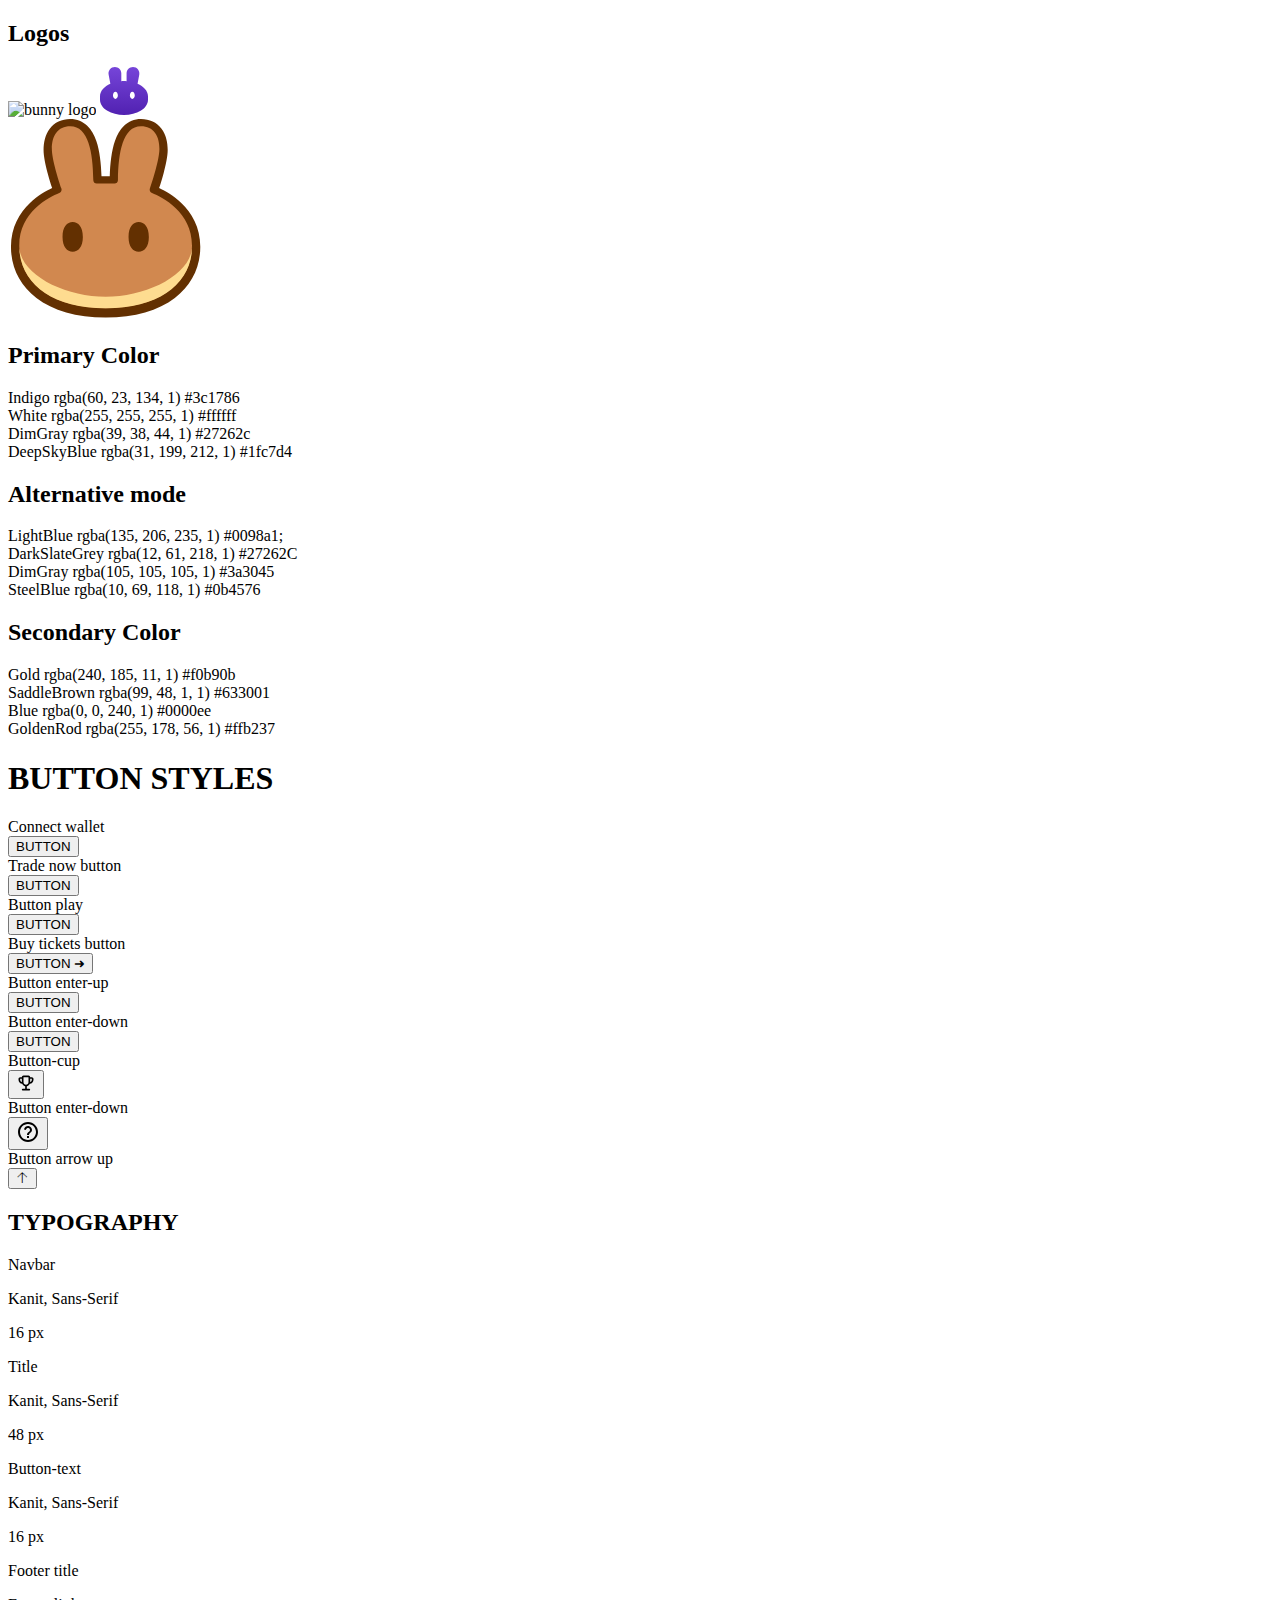
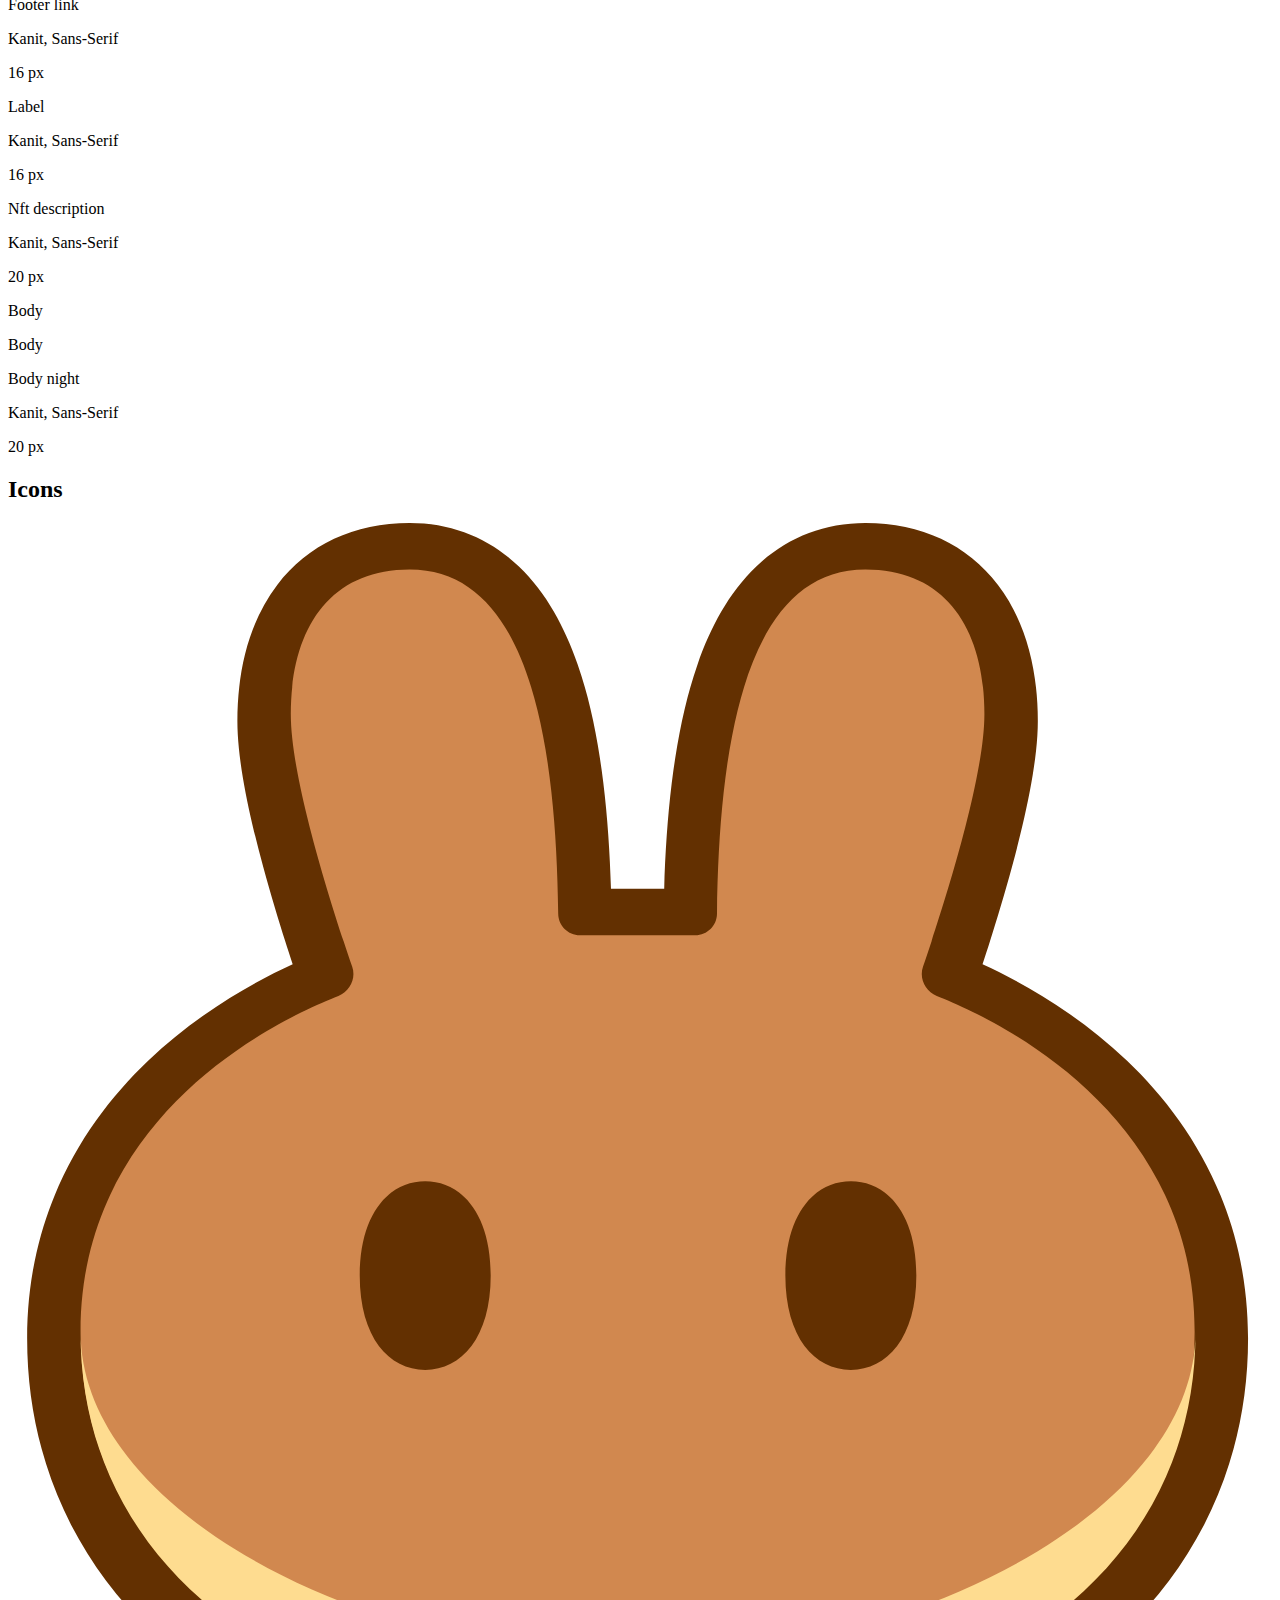
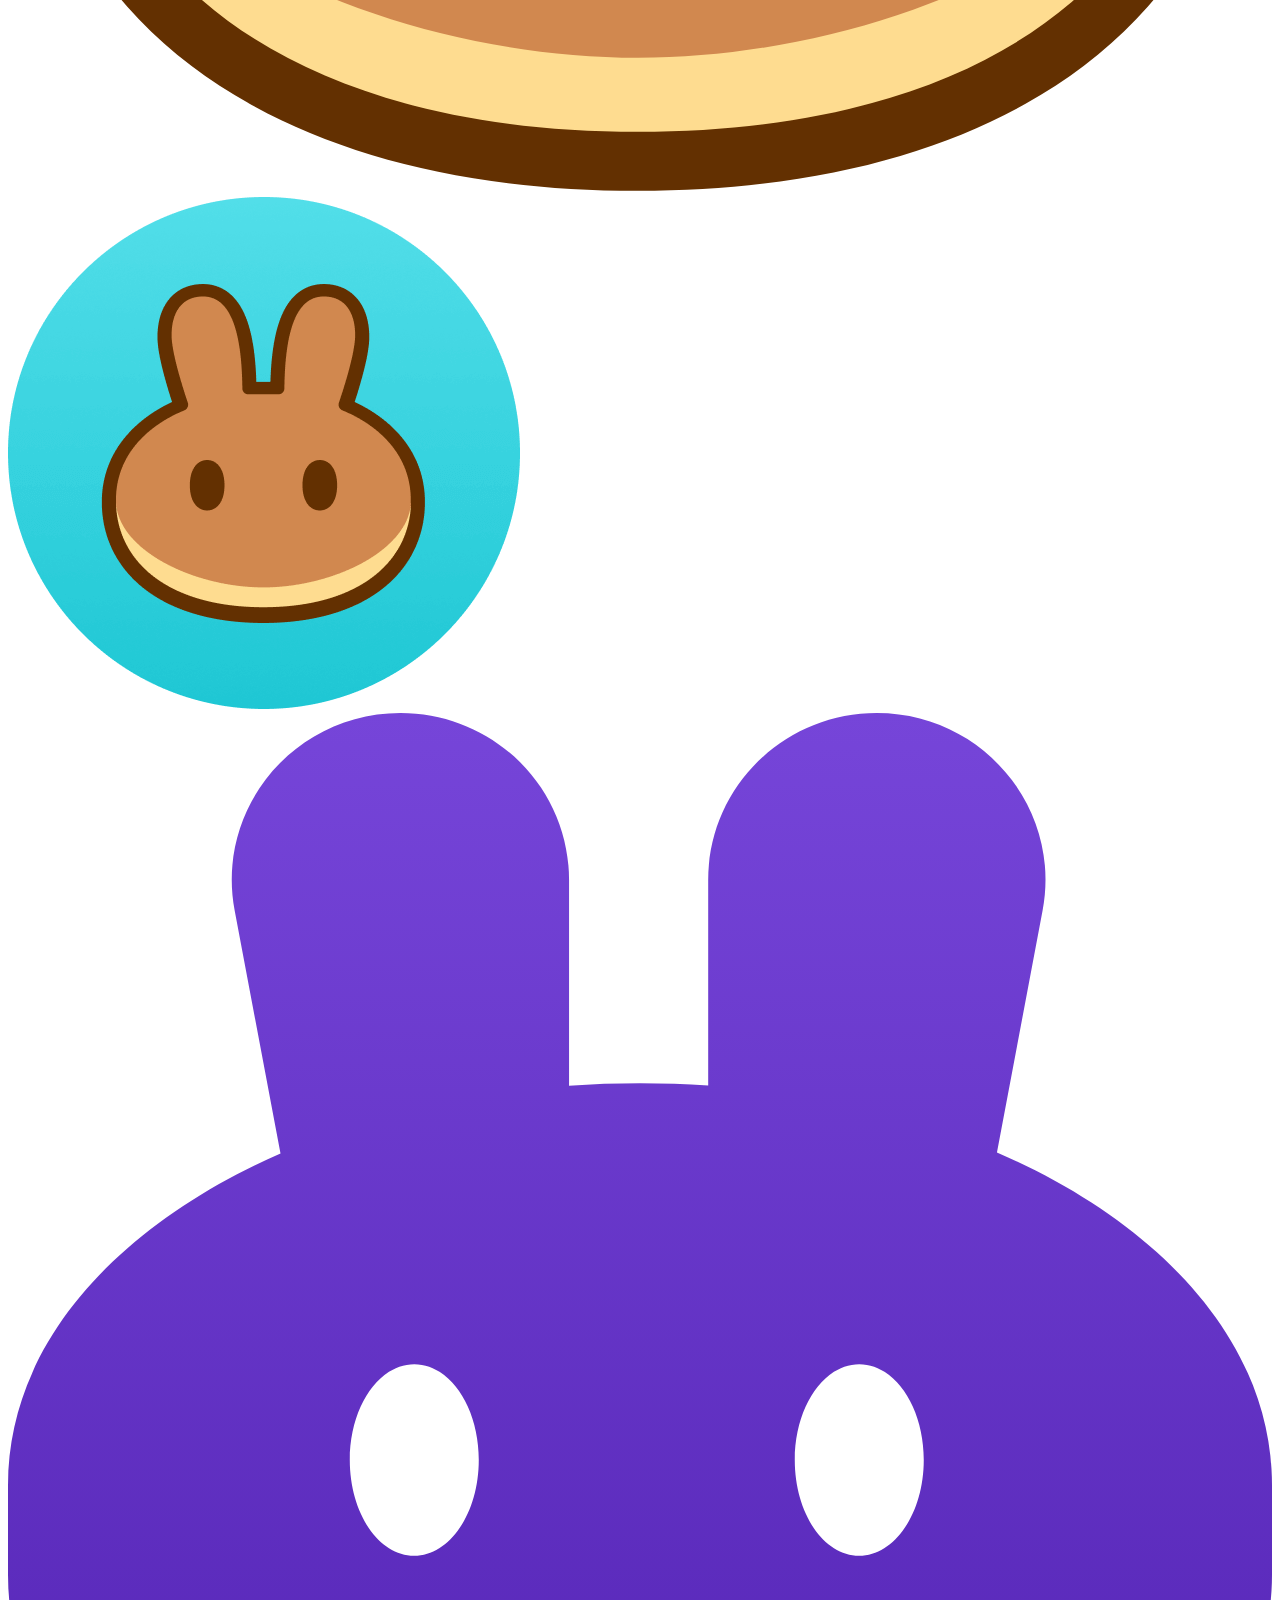
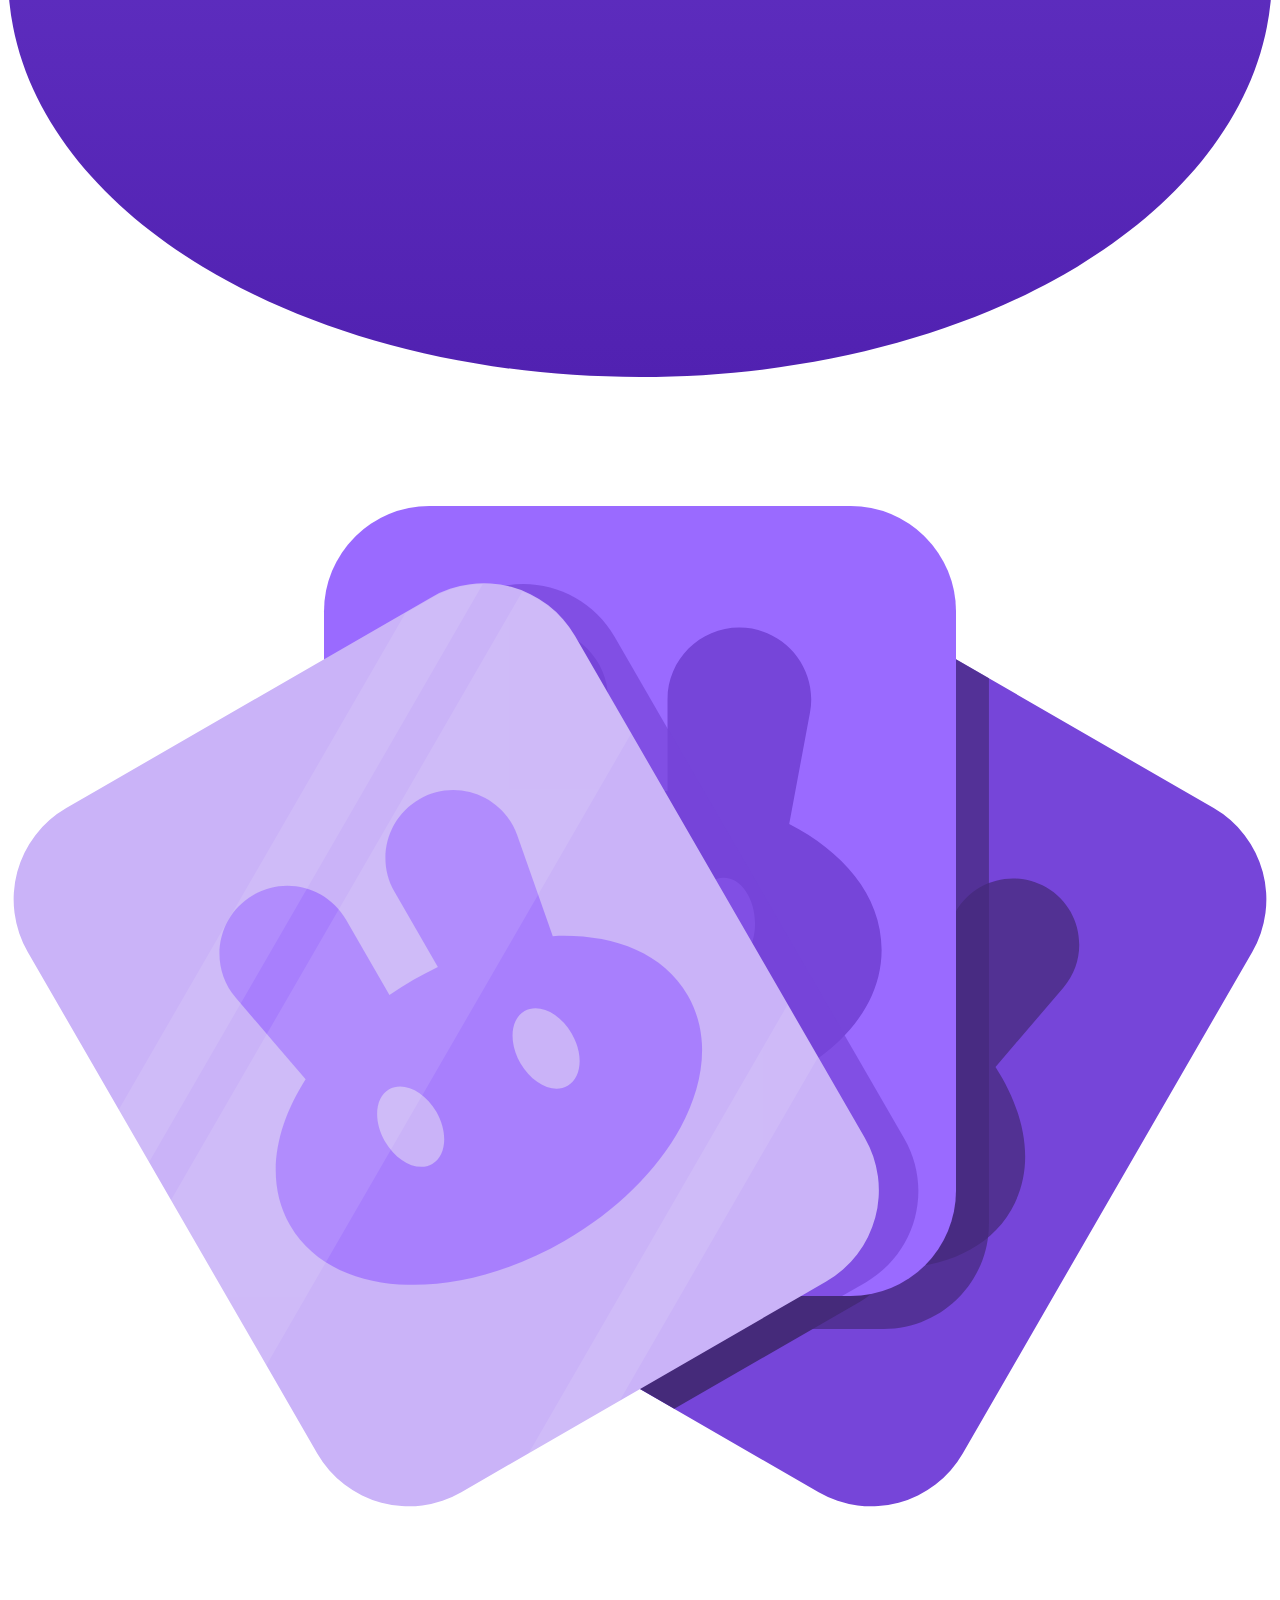
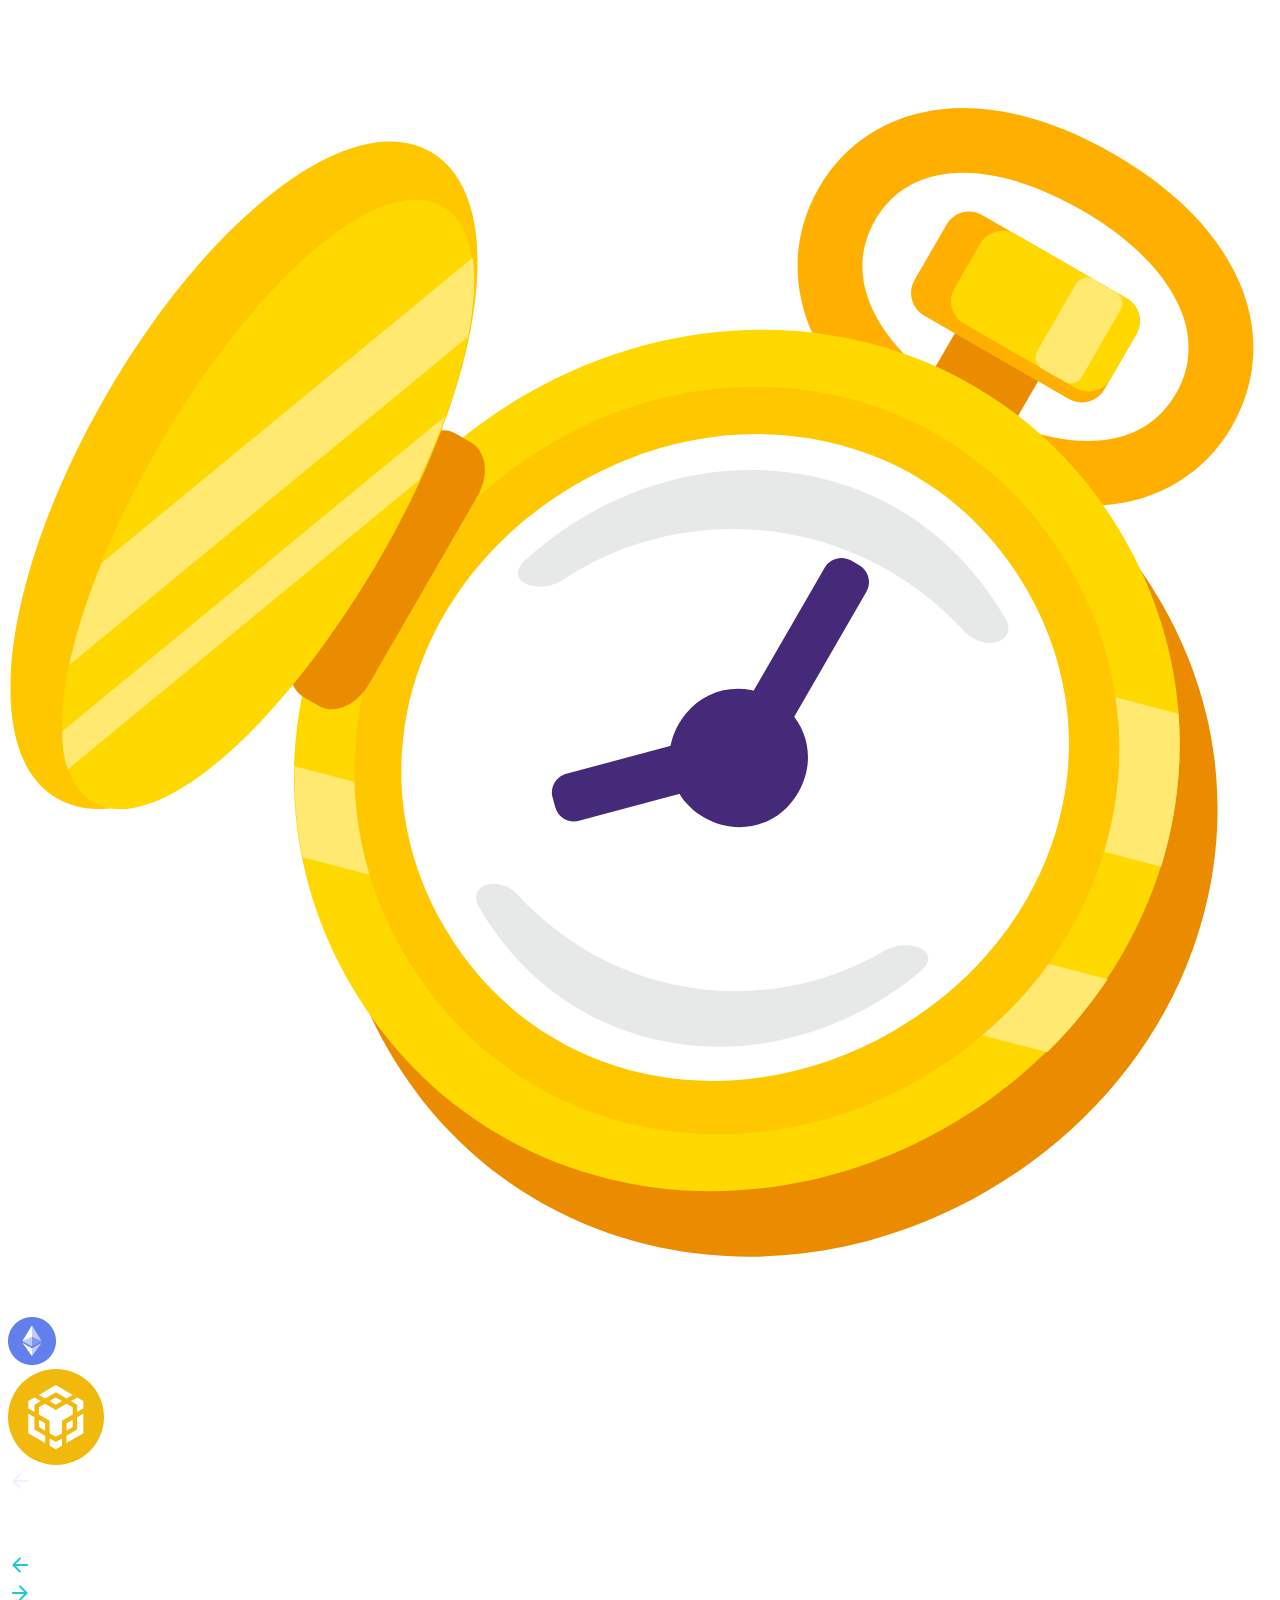
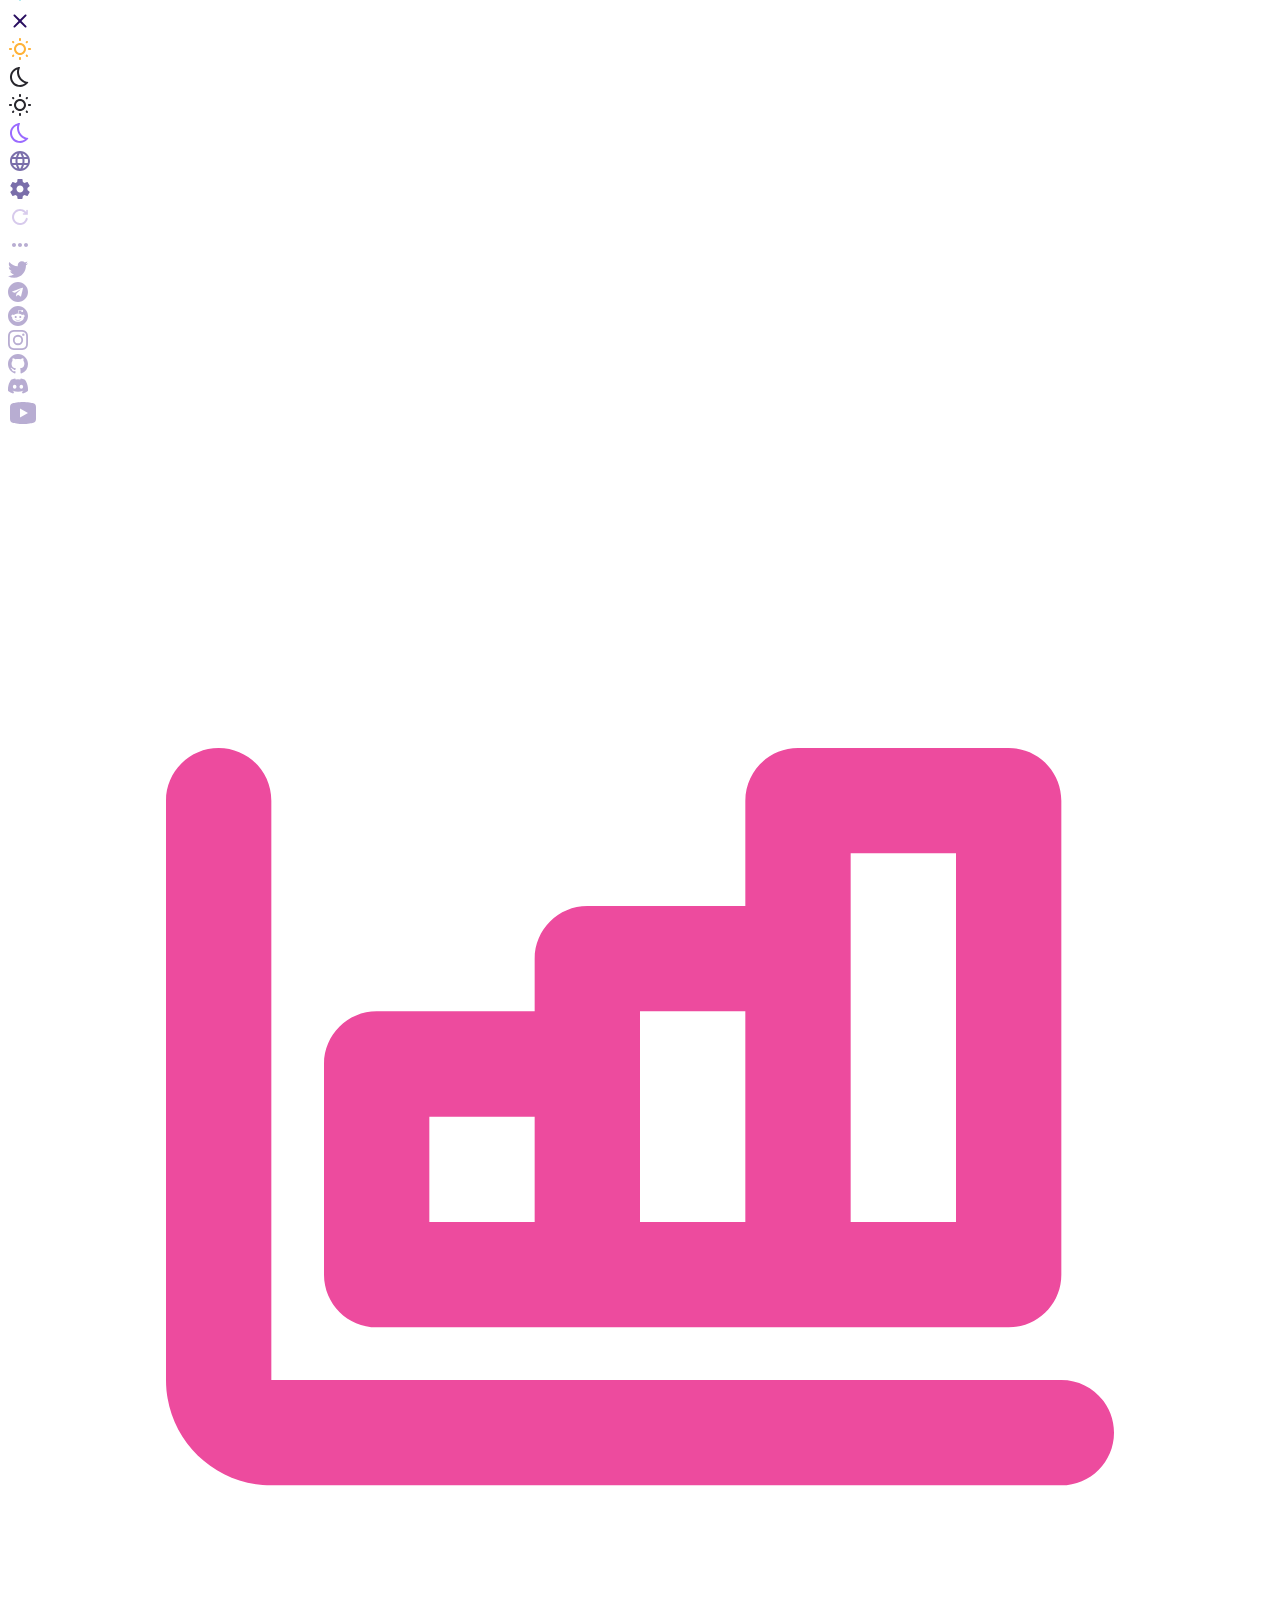
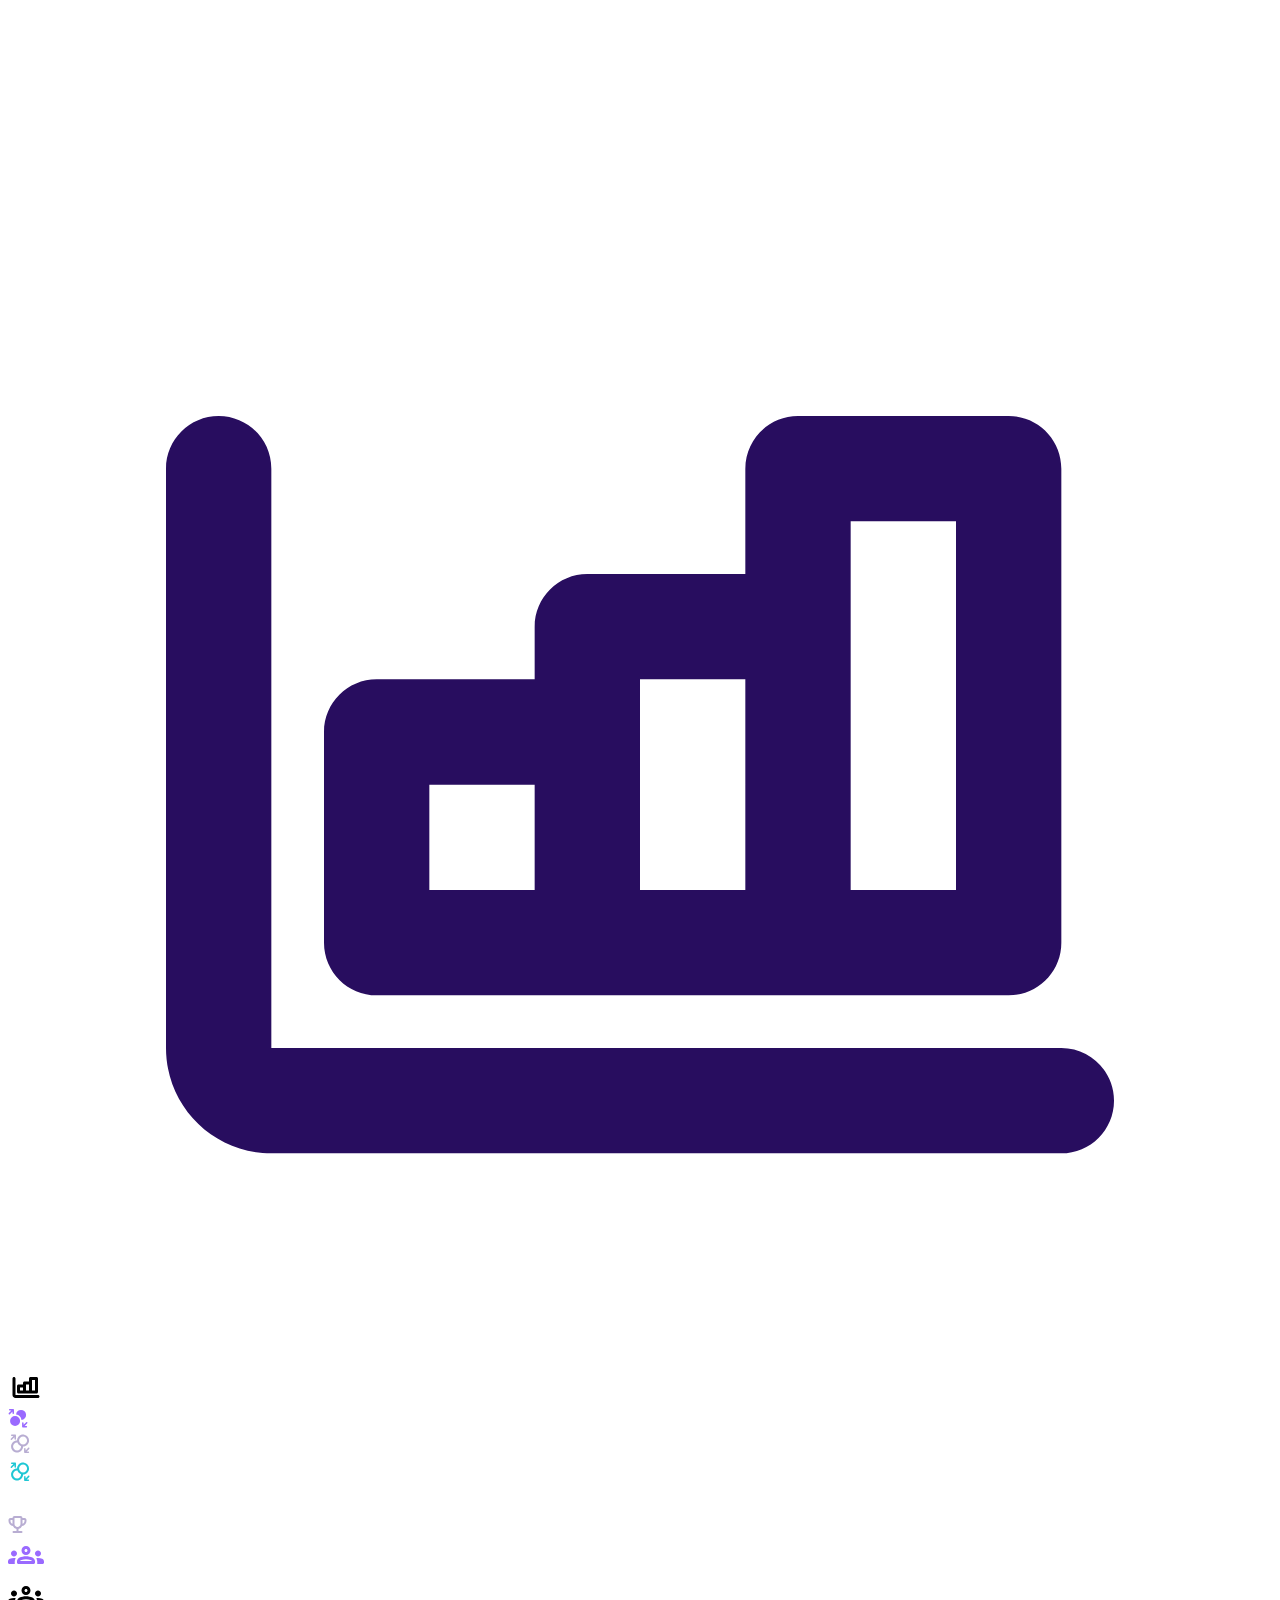
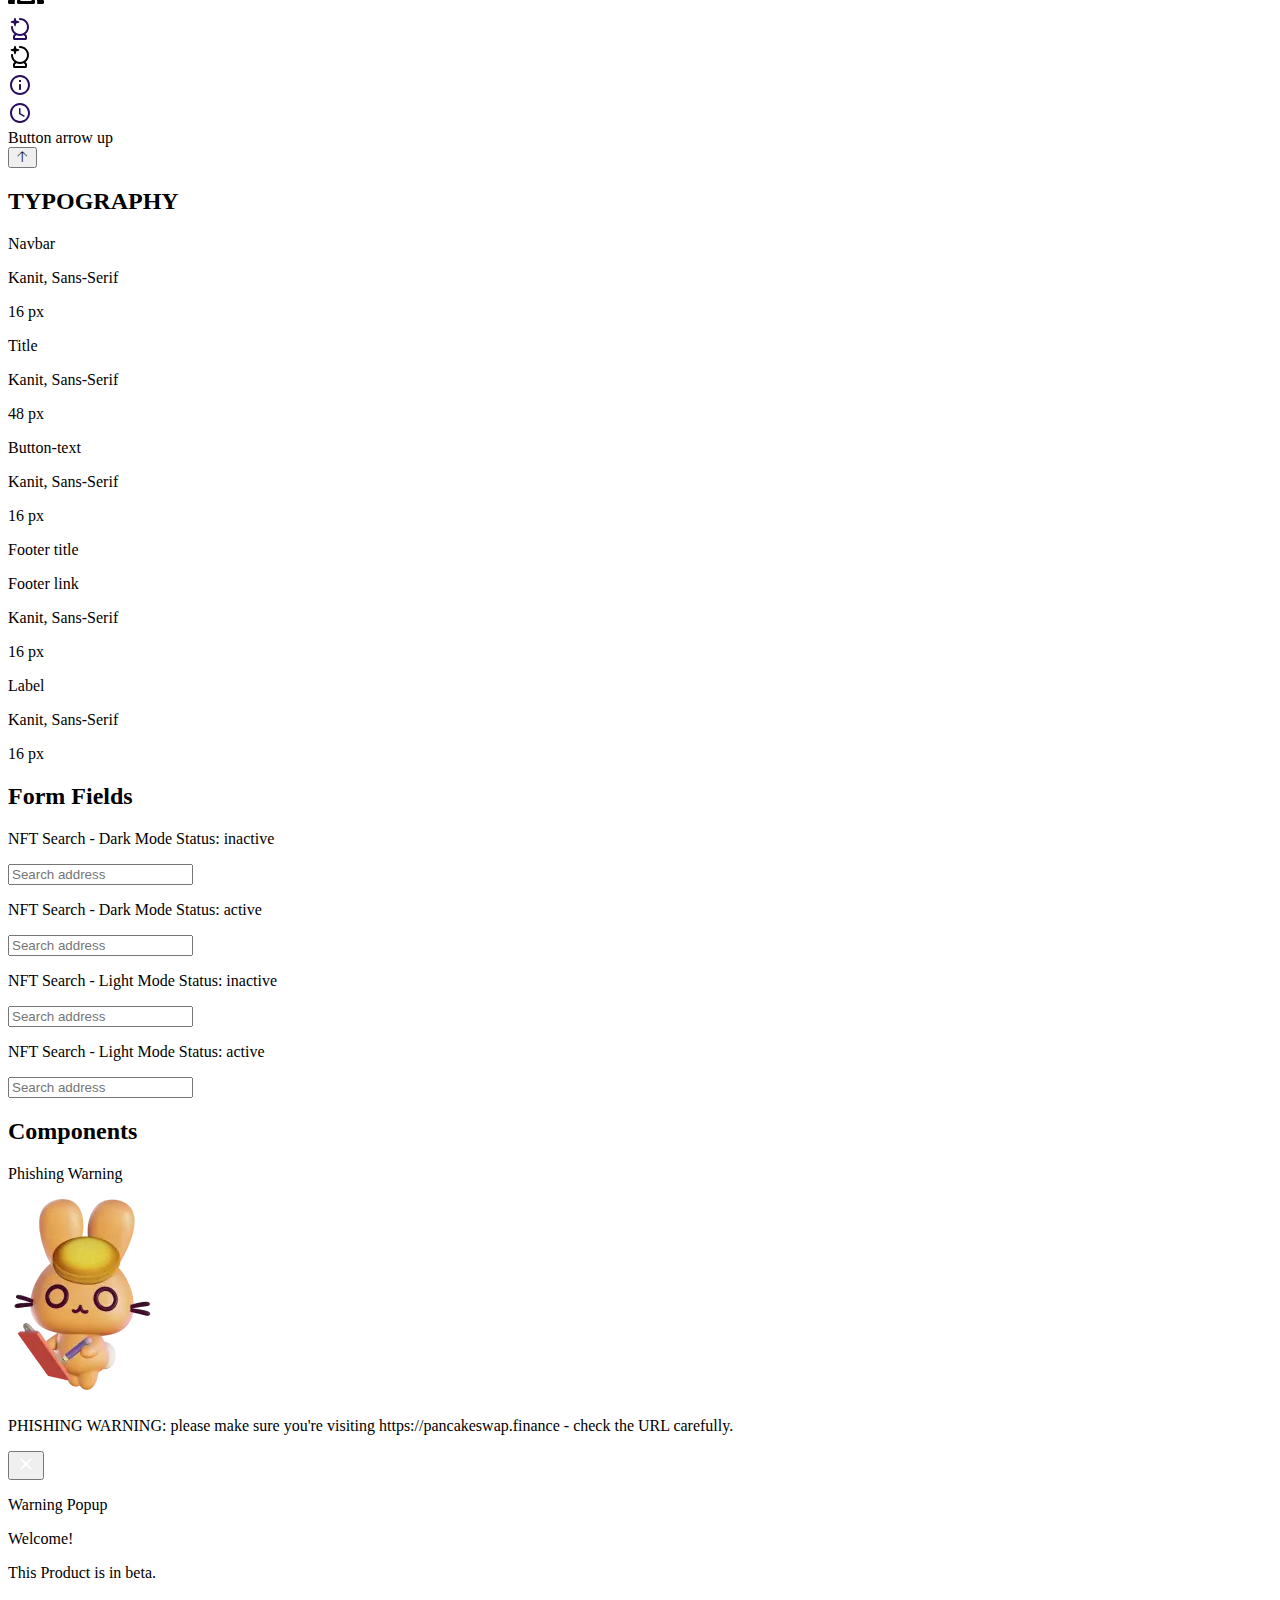
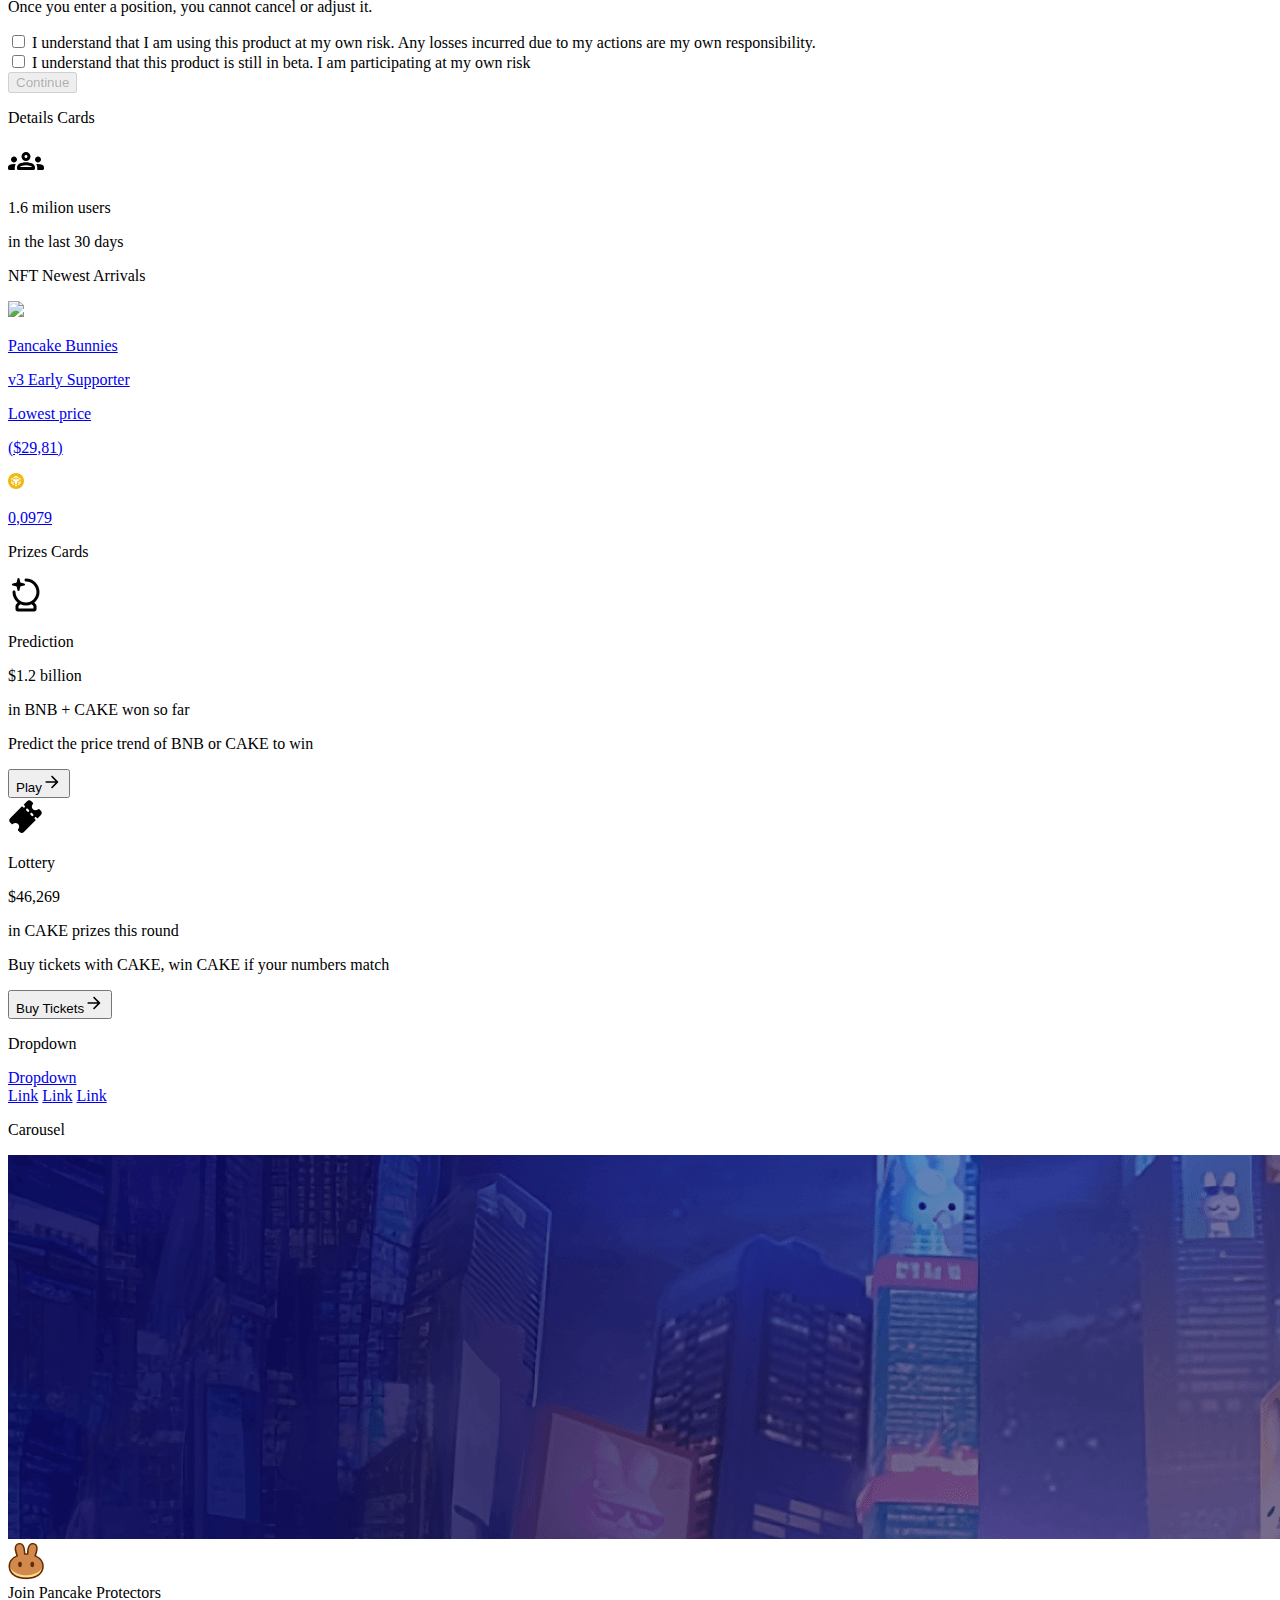
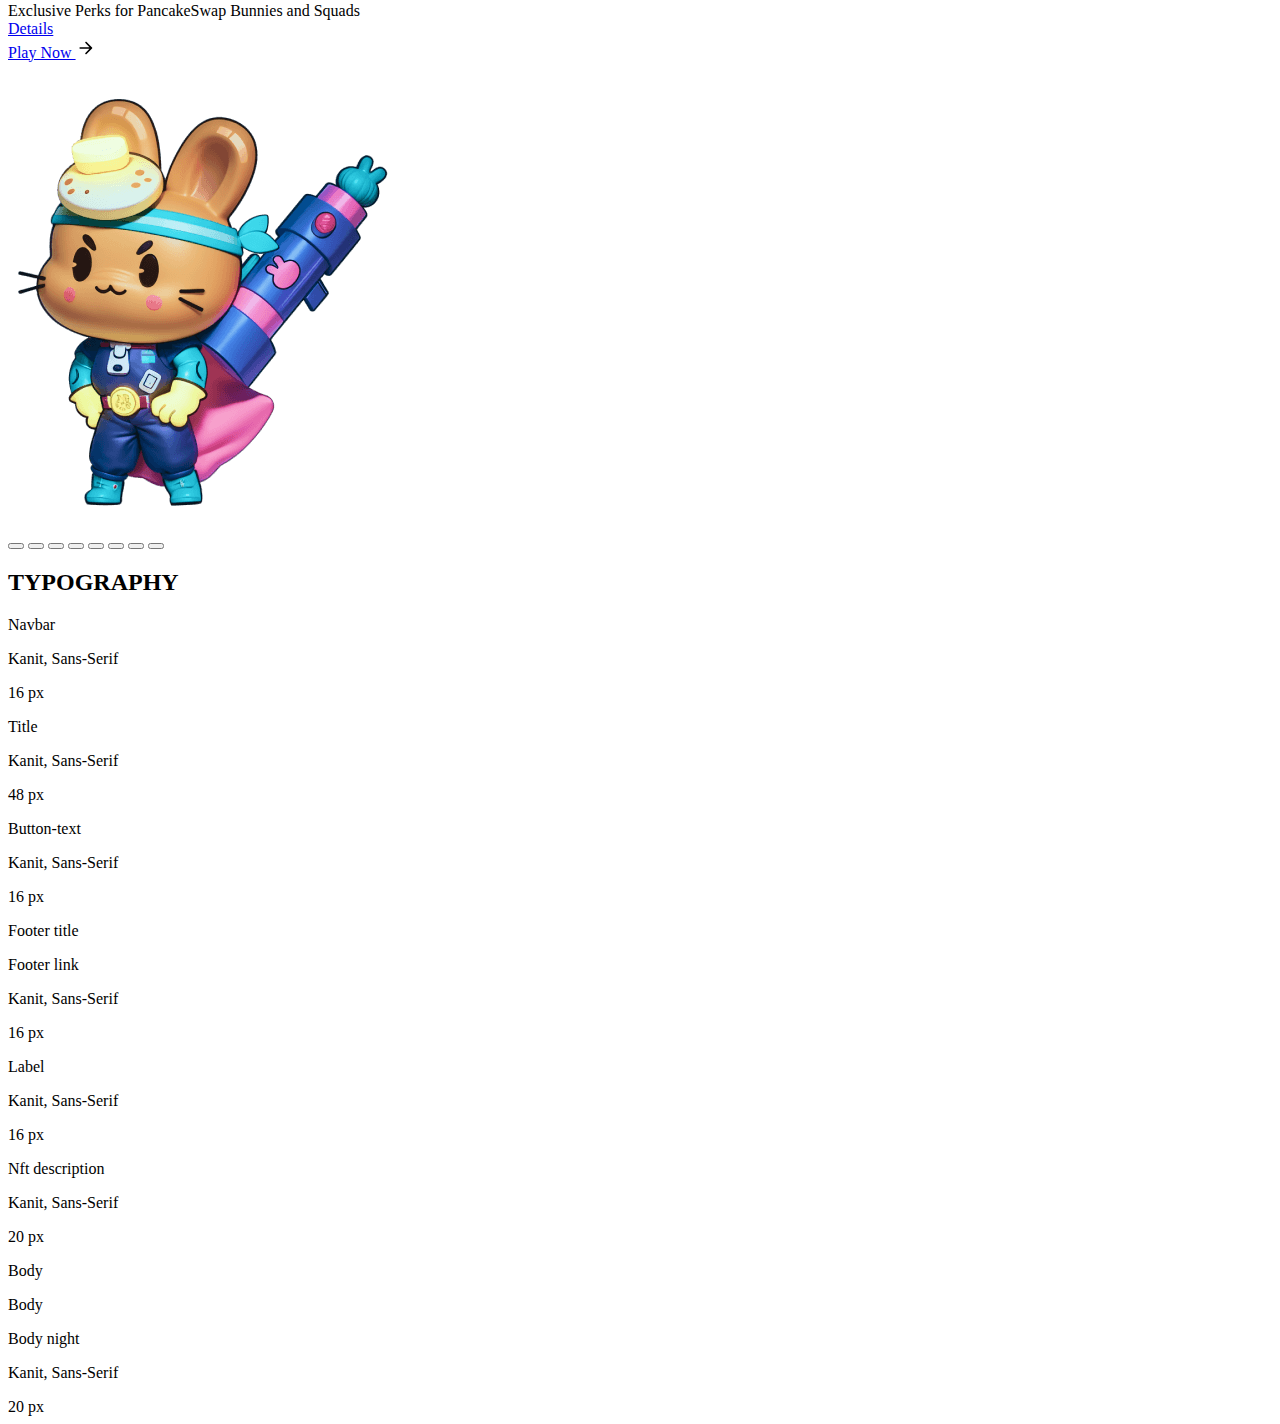
==== commit cd56b4c8: "Merge 'development' into component/seventh-section" ====
--- a/designsystem/index.html
+++ b/designsystem/index.html
@@ -8,6 +8,7 @@
     <link rel="stylesheet" href="../css/index.css" />
   </head>
   <body>
+
     <div class="logo">
       <div class="logo__content">
         <div class="logo__text">
@@ -1480,8 +1481,96 @@
             </span>
           </div>
         </div>
+
+        <div class="arrow-up">
+          <span>Button arrow up</span>
+          <div><button class="button" id="btn-arrow-up">🡡</button></div>
+        </div>
       </div>
     </div>
+    <div class="container-tipography__title">
+        <h2>TYPOGRAPHY</h2>
+      </div>
+    <div class="container-tipography">
+      
+
+      <div class="container-tipography__first-column">
+        <div class="container-tipography__navbar">
+          <div class="container-tipography__title container-tipography__nav">
+            <p
+              class="container-tipography__intest container-tipography__intest--purple"
+            >
+              Navbar
+            </p>
+          </div>
+          <div class="container-tipography__size-family-nav">
+            <p class="container-tipography__font-family">Kanit, Sans-Serif</p>
+            <span>16 px</span>
+          </div>
+        </div>
+
+        <div class="container-tipography__space"></div>
+
+        <div class="container-tipography__container-title">
+          <div class="container-tipography__name-tip">
+            <p
+              class="container-tipography__intest container-tipography__intest--fs48"
+            >
+              Title
+            </p>
+          </div>
+          <div class="container-tipography__size-family-title">
+            <p class="container-tipography__font-family">Kanit, Sans-Serif</p>
+            <span>48 px</span>
+          </div>
+        </div>
+
+        <div class="container-tipography__space"></div>
+
+        <div class="container-tipography__container-button">
+          <div class="container-tipography__button-tip">
+            <p
+              class="container-tipography__intest container-tipography__intest--skyblue"
+            >
+              Button-text
+            </p>
+          </div>
+          <div class="container-tipography__size-family-button">
+            <p class="container-tipography__font-family">Kanit, Sans-Serif</p>
+            <span>16 px</span>
+          </div>
+        </div>
+      </div>
+
+      <div class="container-tipography__second-column">
+        <div class="container-tipography__container-footer">
+          <div class="container-tipography__footer-tip">
+            <p
+              class="container-tipography__intest container-tipography__intest--violet"
+            >
+              Footer title
+            </p>
+            <p
+              class="container-tipography__intest container-tipography__intest--white"
+            >
+              Footer link
+            </p>
+          </div>
+          <div class="container-tipography__size-family-footer">
+            <p class="container-tipography__font-family">Kanit, Sans-Serif</p>
+            <span>16 px</span>
+          </div>
+        </div>
+
+        <div class="container-tipography__space"></div>
+
+        <div class="container-tipography__container-label">
+          <div class="container-tipography__label-tip">
+            <p class="container-tipography__intest">Label</p>
+          </div>
+          <div class="container-tipography__size-family-label">
+            <p class="container-tipography__font-family">Kanit, Sans-Serif</p>
+            <span>16 px</span>
 
     <div class="form-fields">
       <div class="form-fields__text">
@@ -1845,5 +1934,141 @@
         </div>
       </div>
     </div>
+    <div class="container-tipography__title">
+        <h2>TYPOGRAPHY</h2>
+      </div>
+    <div class="container-tipography">
+      
+
+      <div class="container-tipography__first-column">
+        <div class="container-tipography__navbar">
+          <div class="container-tipography__title container-tipography__nav">
+            <p
+              class="container-tipography__intest container-tipography__intest--purple"
+            >
+              Navbar
+            </p>
+          </div>
+          <div class="container-tipography__size-family-nav">
+            <p class="container-tipography__font-family">Kanit, Sans-Serif</p>
+            <span>16 px</span>
+          </div>
+        </div>
+
+        <div class="container-tipography__space"></div>
+
+        <div class="container-tipography__container-title">
+          <div class="container-tipography__name-tip">
+            <p
+              class="container-tipography__intest container-tipography__intest--fs48"
+            >
+              Title
+            </p>
+          </div>
+          <div class="container-tipography__size-family-title">
+            <p class="container-tipography__font-family">Kanit, Sans-Serif</p>
+            <span>48 px</span>
+          </div>
+        </div>
+
+        <div class="container-tipography__space"></div>
+
+        <div class="container-tipography__container-button">
+          <div class="container-tipography__button-tip">
+            <p
+              class="container-tipography__intest container-tipography__intest--skyblue"
+            >
+              Button-text
+            </p>
+          </div>
+          <div class="container-tipography__size-family-button">
+            <p class="container-tipography__font-family">Kanit, Sans-Serif</p>
+            <span>16 px</span>
+          </div>
+        </div>
+      </div>
+
+      <div class="container-tipography__second-column">
+        <div class="container-tipography__container-footer">
+          <div class="container-tipography__footer-tip">
+            <p
+              class="container-tipography__intest container-tipography__intest--violet"
+            >
+              Footer title
+            </p>
+            <p
+              class="container-tipography__intest container-tipography__intest--white"
+            >
+              Footer link
+            </p>
+          </div>
+          <div class="container-tipography__size-family-footer">
+            <p class="container-tipography__font-family">Kanit, Sans-Serif</p>
+            <span>16 px</span>
+          </div>
+        </div>
+
+        <div class="container-tipography__space"></div>
+
+        <div class="container-tipography__container-label">
+          <div class="container-tipography__label-tip">
+            <p class="container-tipography__intest">Label</p>
+          </div>
+          <div class="container-tipography__size-family-label">
+            <p class="container-tipography__font-family">Kanit, Sans-Serif</p>
+            <span>16 px</span>
+          </div>
+        </div>
+
+        <div class="container-tipography__space"></div>
+
+        <div class="container-tipography__container-nft">
+          <div class="container-tipography__nft-tip">
+            <p
+              class="container-tipography__intest container-tipography__intest--fs20 container-tipography__intest--fs20__purpledark"
+            >
+              Nft description
+            </p>
+          </div>
+          <div class="container-tipography__size-family-nft">
+            <p class="container-tipography__font-family">Kanit, Sans-Serif</p>
+            <span>20 px</span>
+          </div>
+        </div>
+      </div>
+
+      <div class="container-tipography__third-column">
+        <div class="container-tipography__container-body">
+          <div class="container-tipography__body-tip">
+            <p
+              class="container-tipography__intest container-tipography__intest--fs20 container-tipography__intest--fs20__turquoise"
+            >
+              Body
+            </p>
+            <p
+              class="container-tipography__intest container-tipography__intest--fs20 container-tipography__intest--fs20 container-tipography__intest--fs20__violet"
+            >
+              Body
+            </p>
+            <p
+              class="container-tipography__intest container-tipography__intest--fs20 container-tipography__intest--fs20__darkviolet"
+            >
+              Body night
+            </p>
+          </div>
+          <div class="container-tipography__size-family-body">
+            <p class="container-tipography__font-family">Kanit, Sans-Serif</p>
+            <span>20 px</span>
+          </div>
+          <div
+            class="container-tipography__space container-tipography__space--body"
+          ></div>
+        </div>
+      </div>
+    </div>
+
+    <div class="icons"></div>
+    <div class="form-fields"></div>
+    <div class="components"></div>
   </body>
 </html>
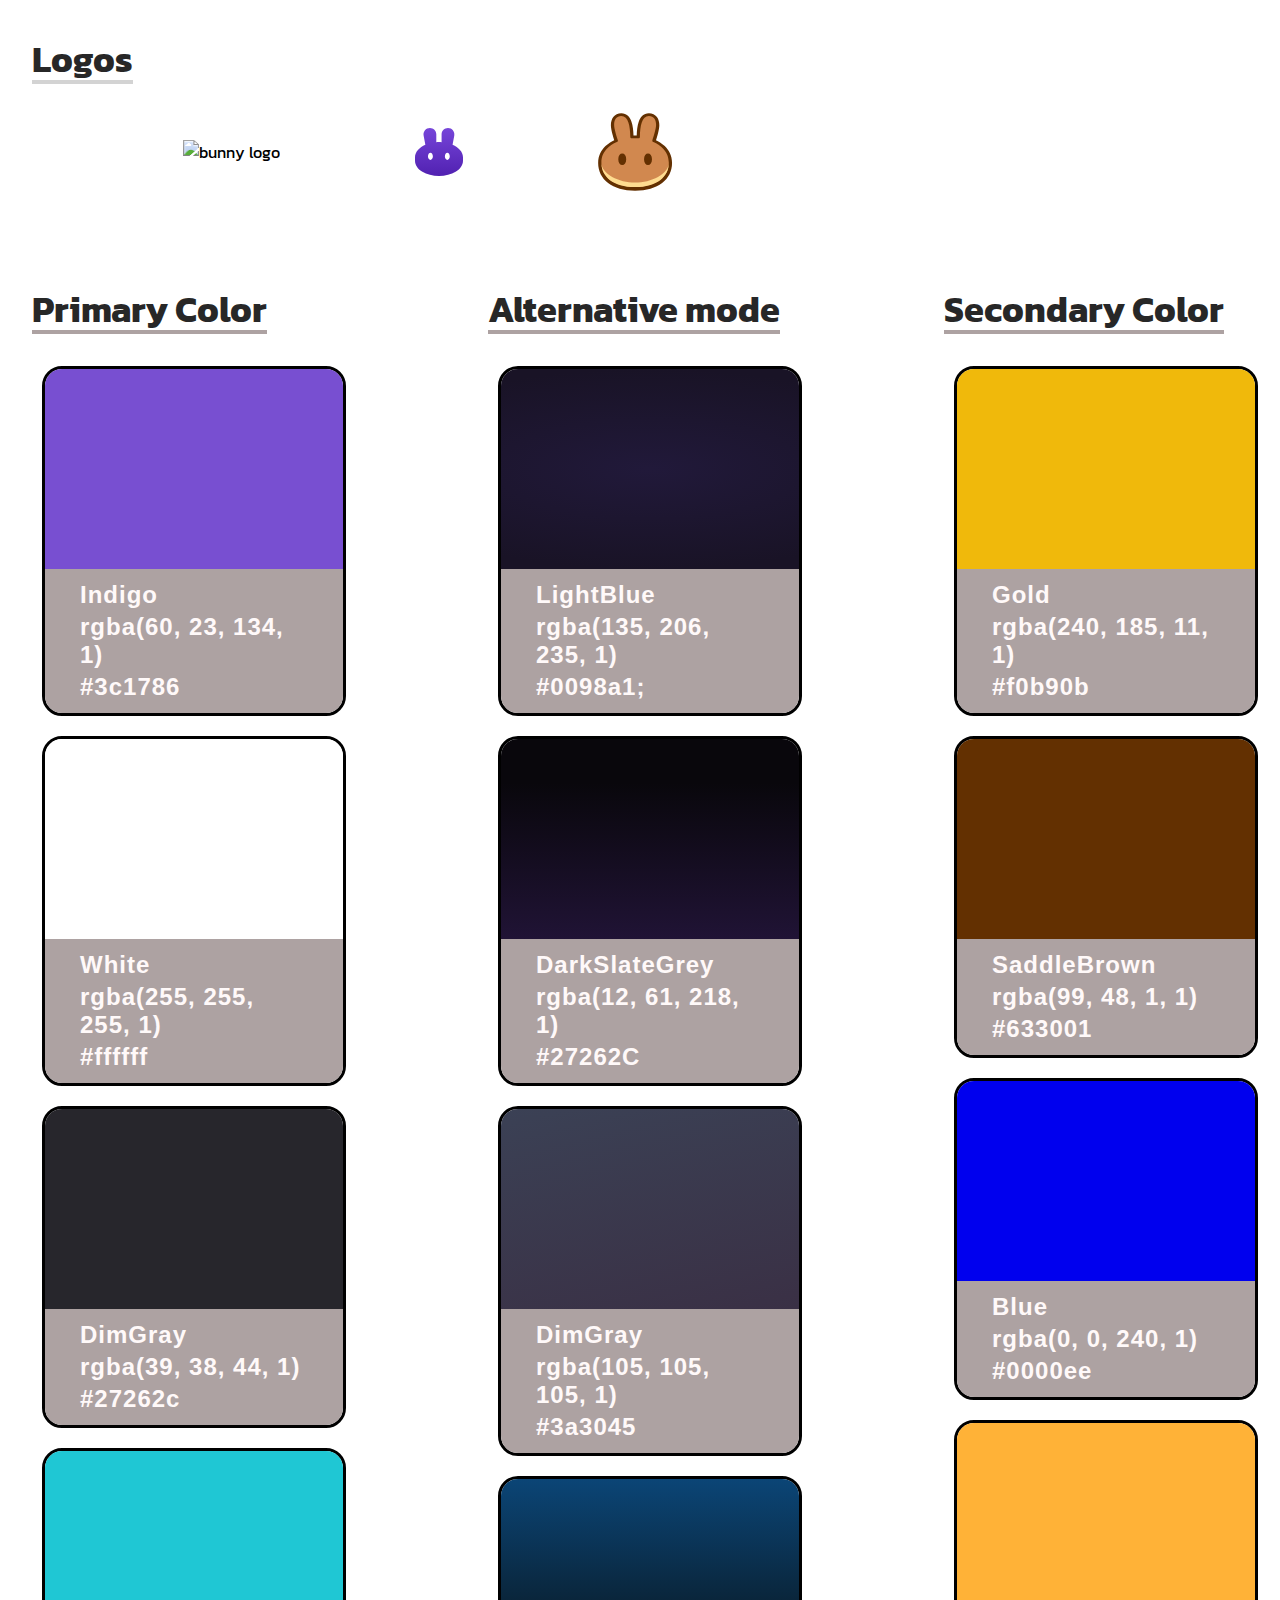
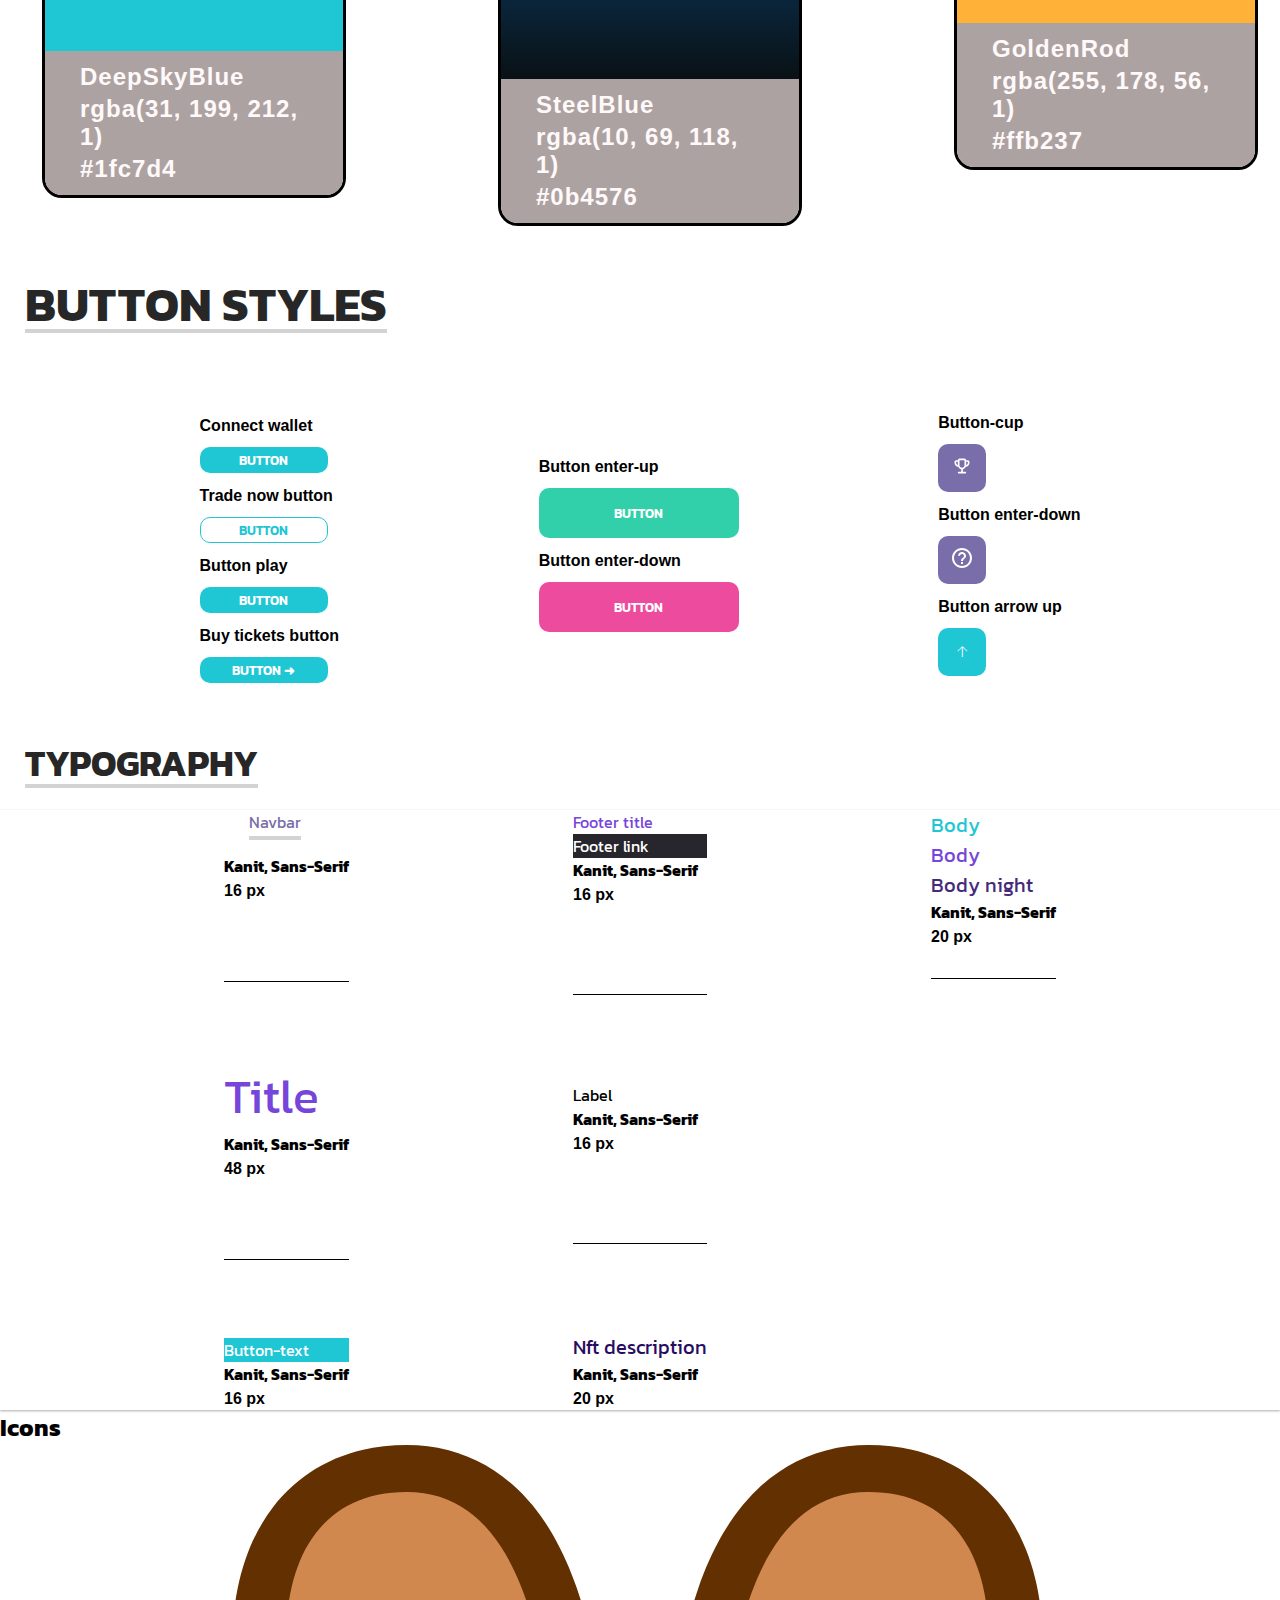
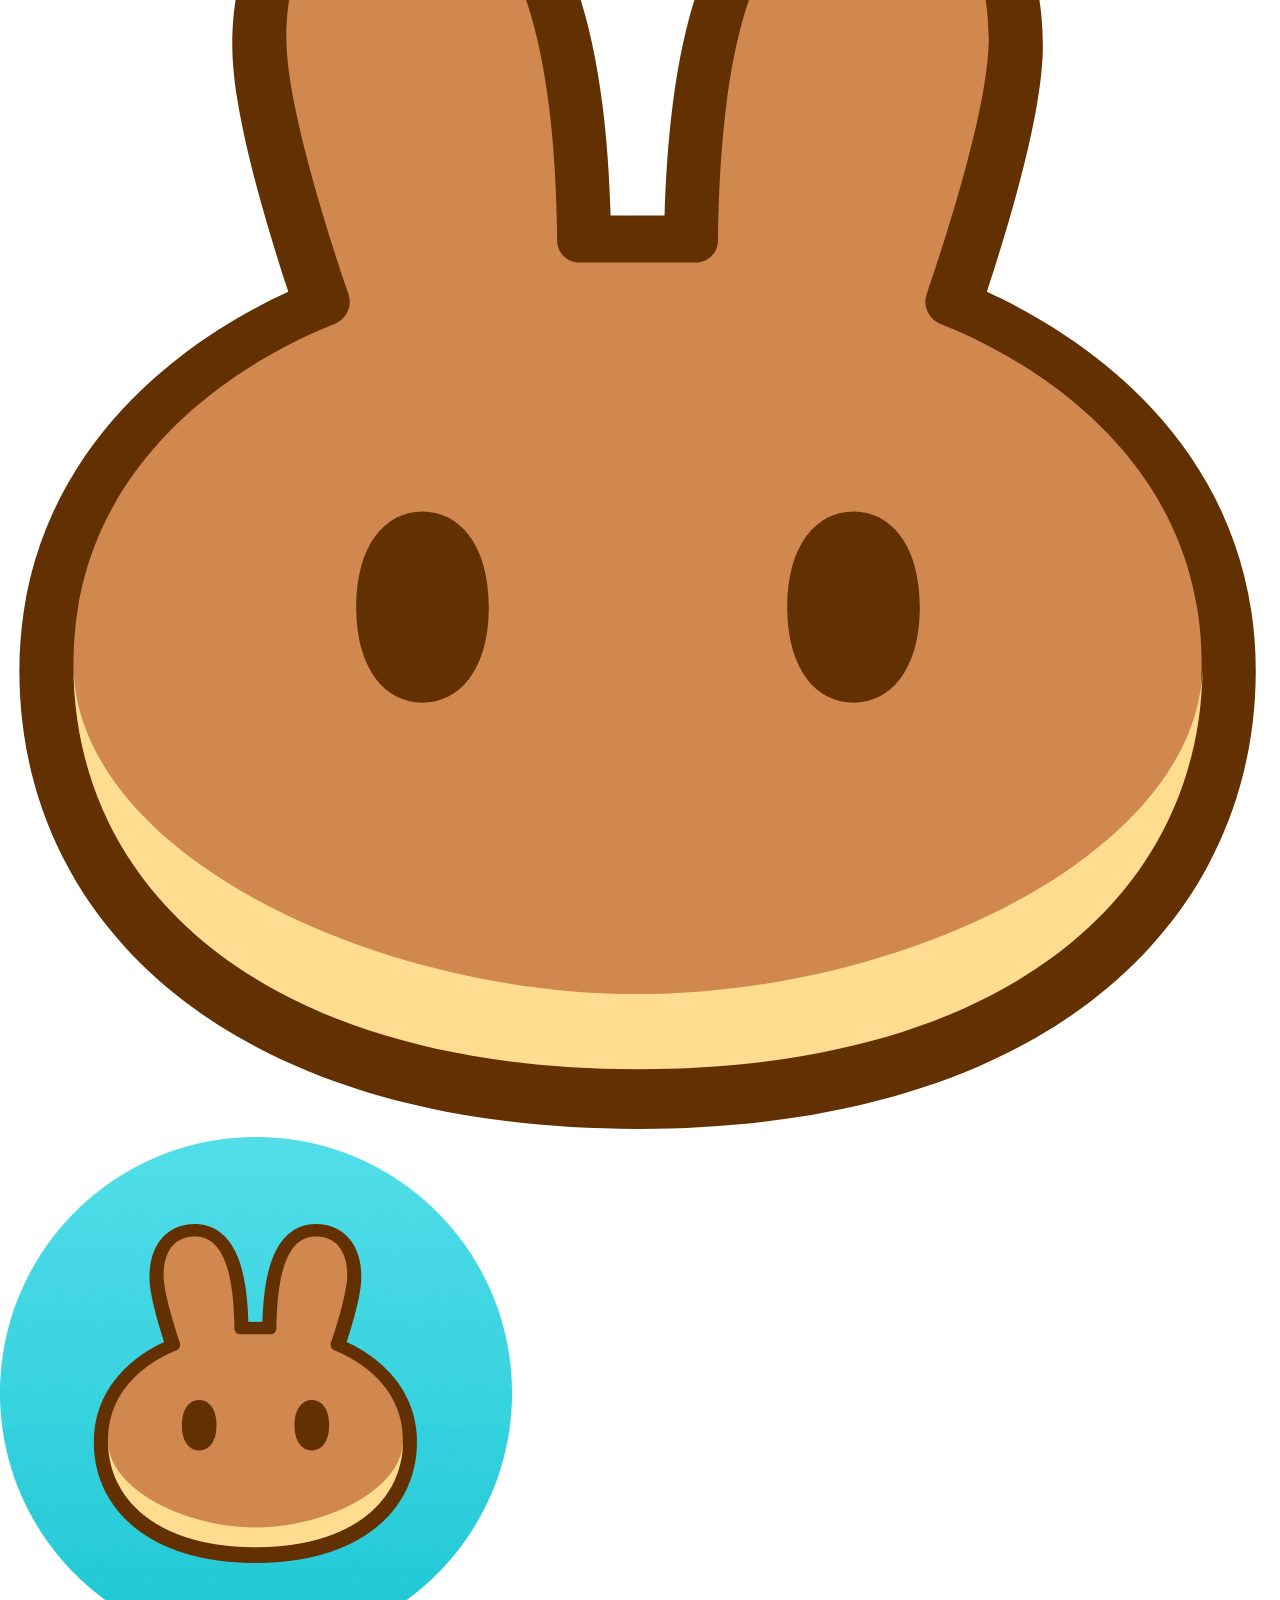
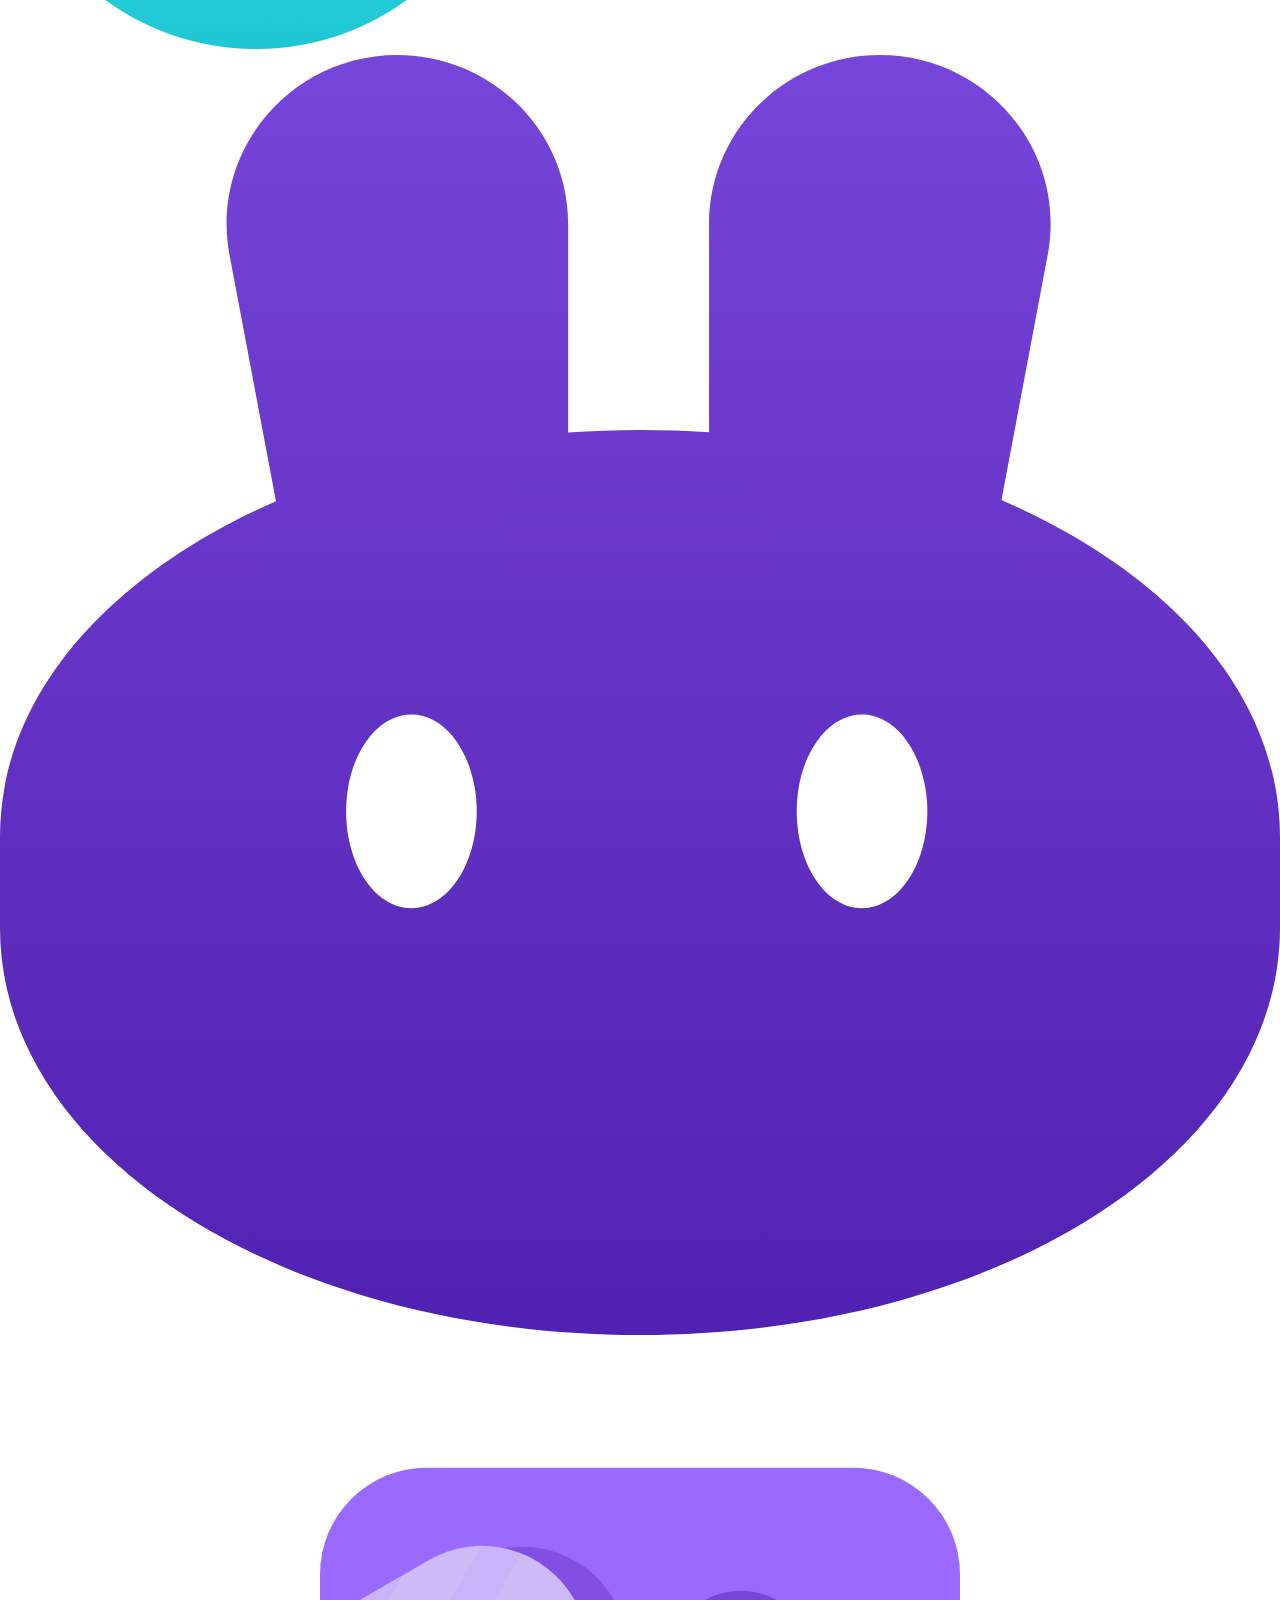
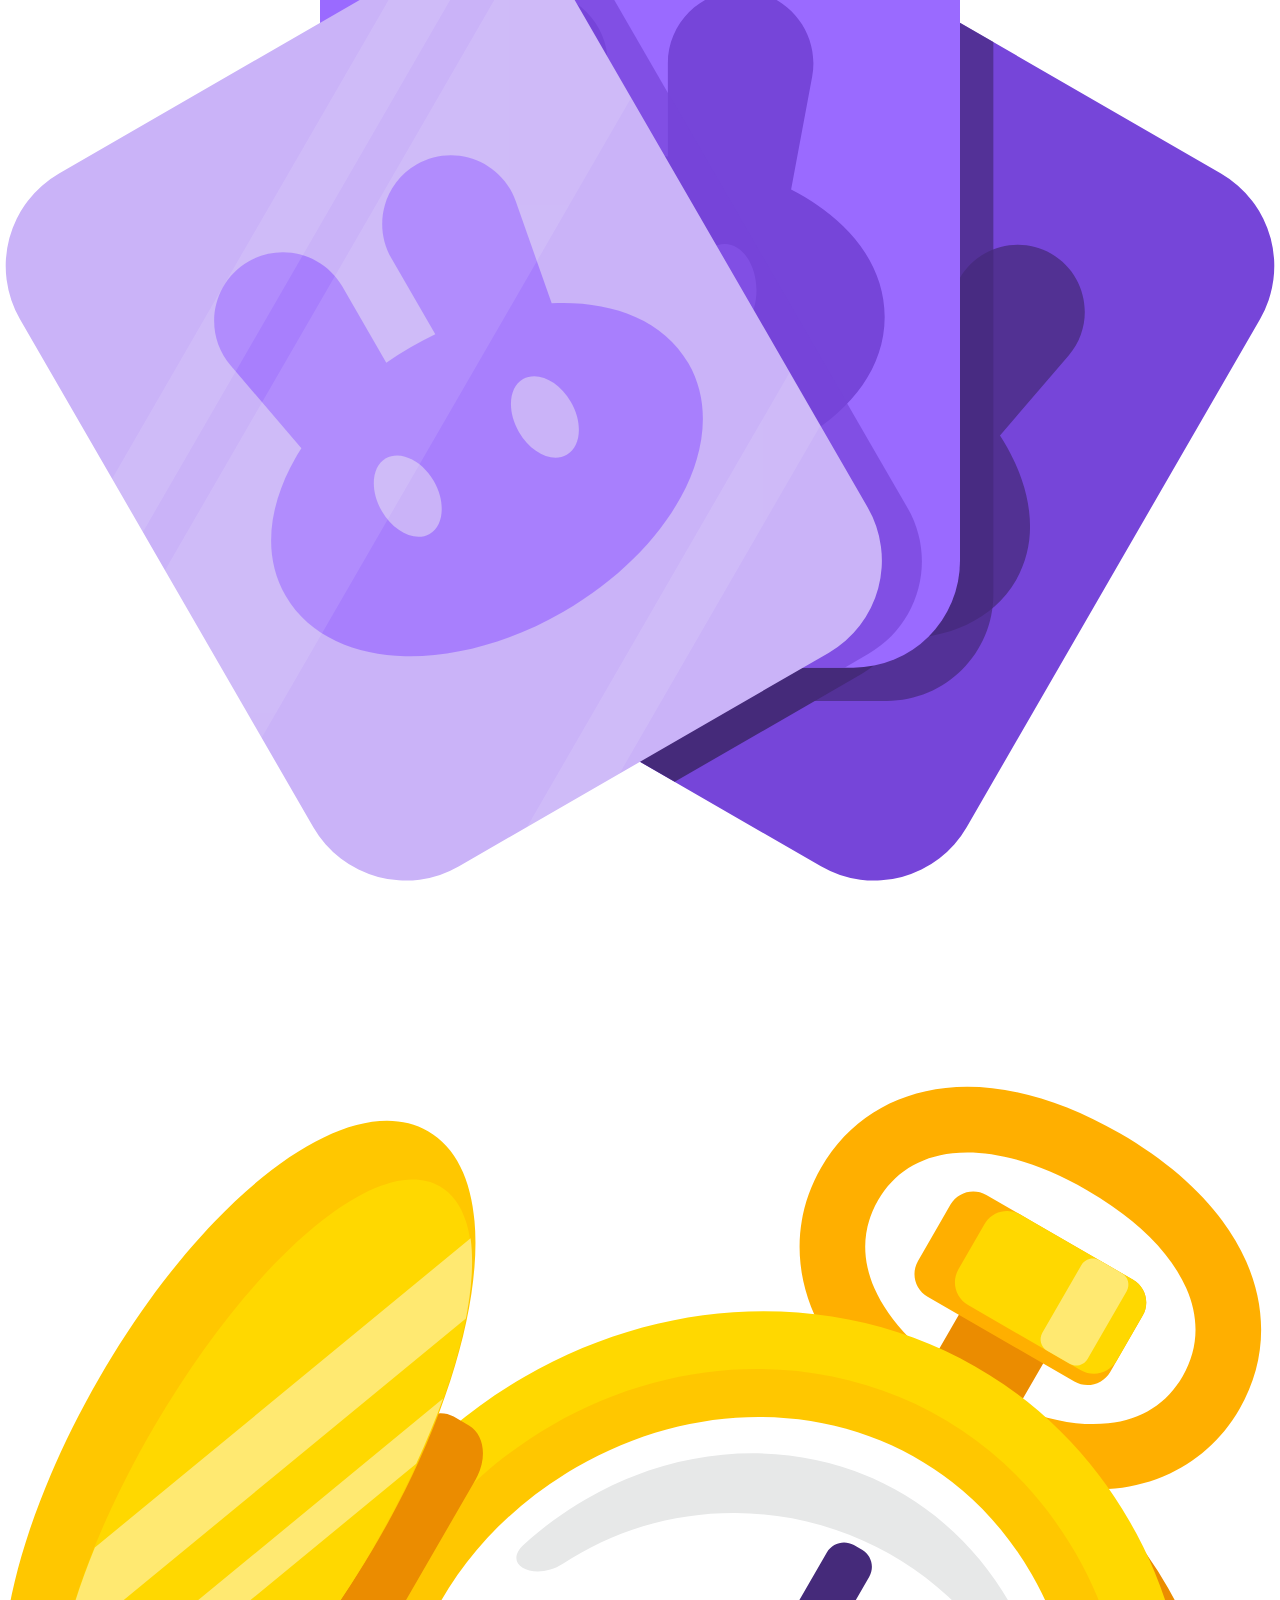
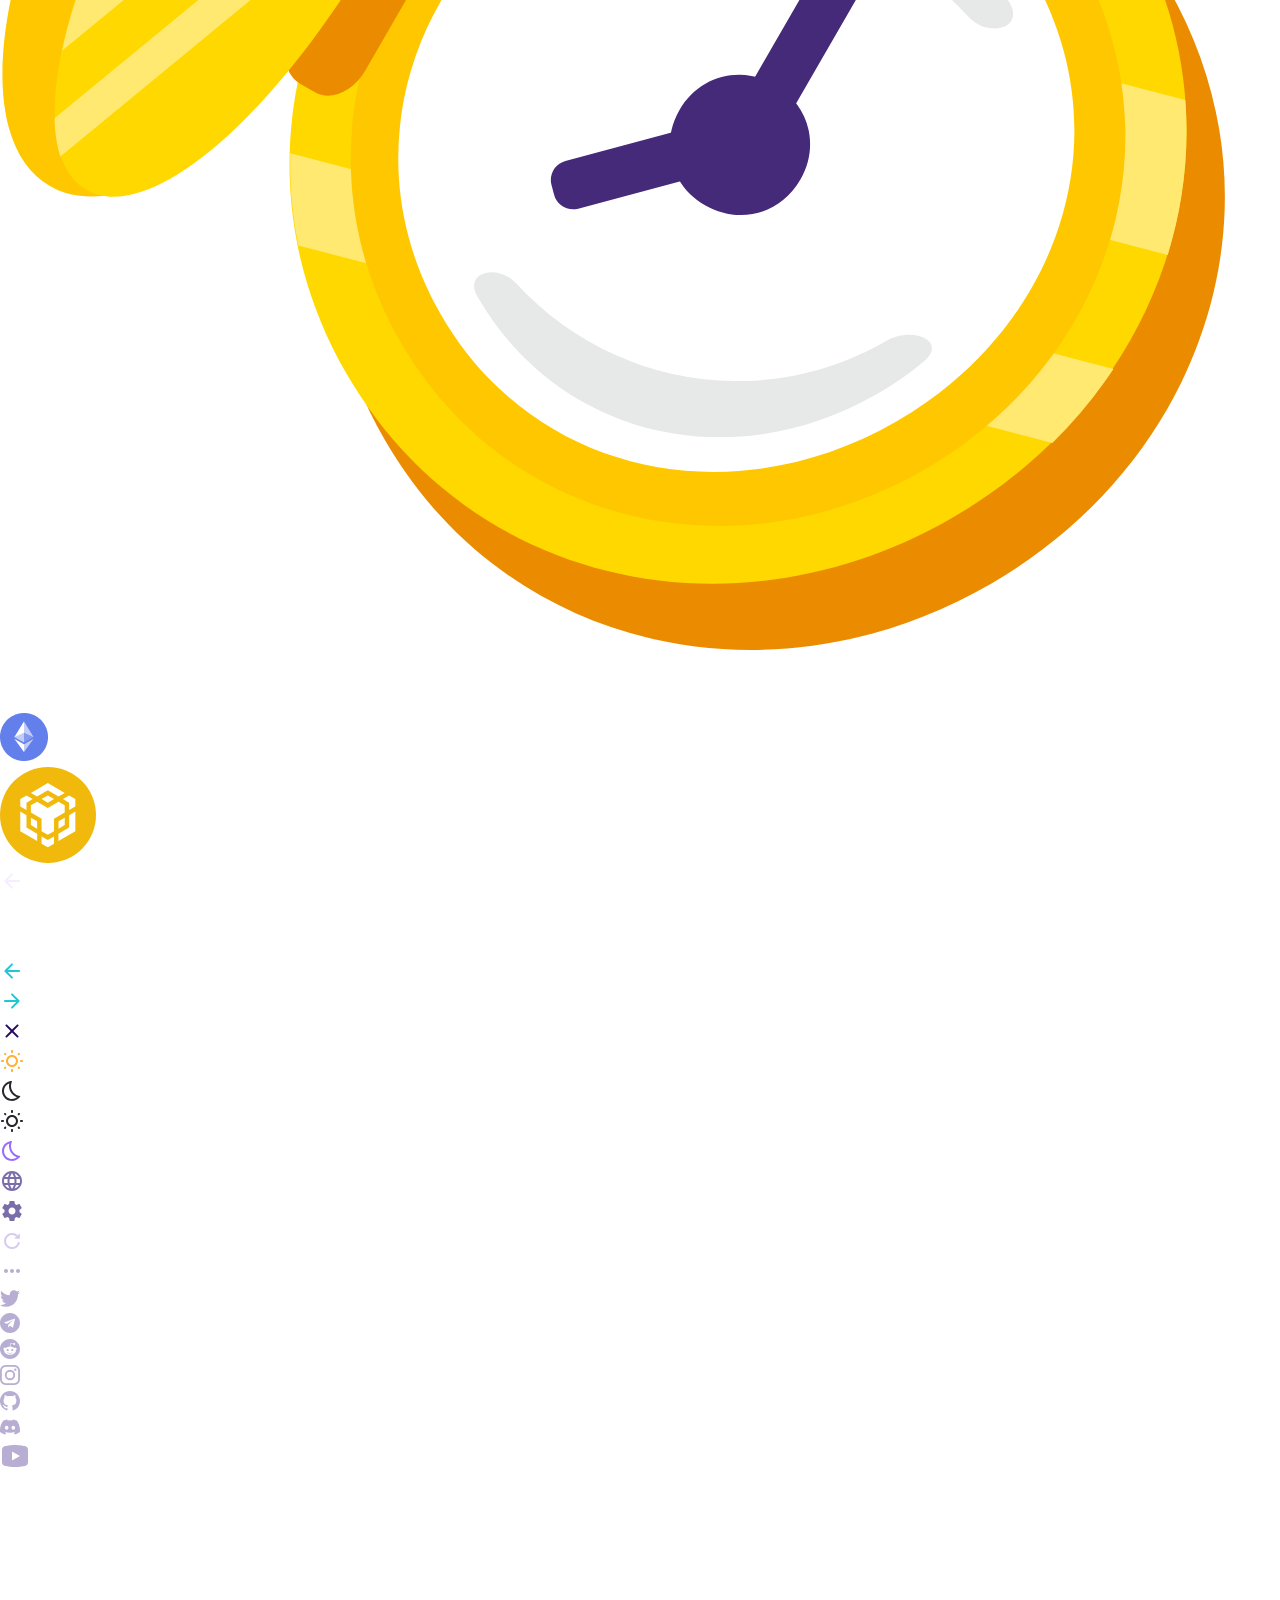
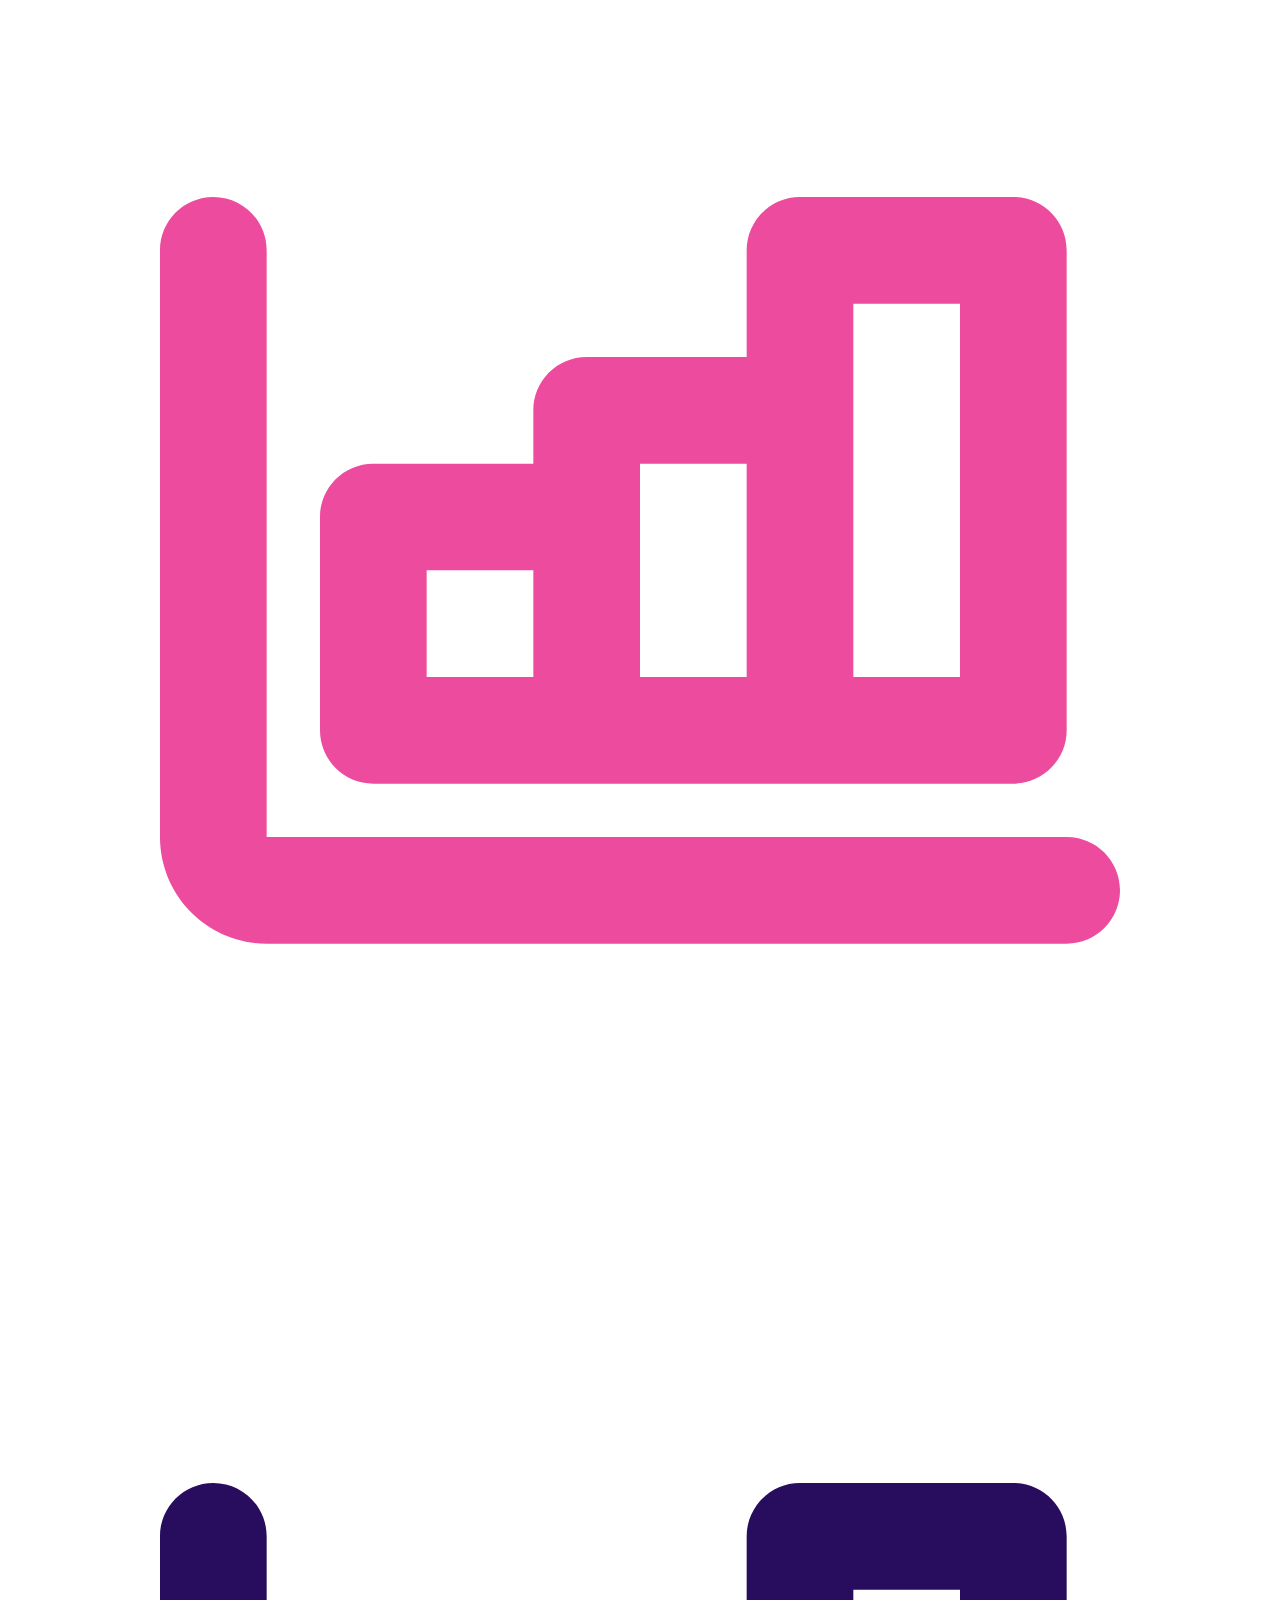
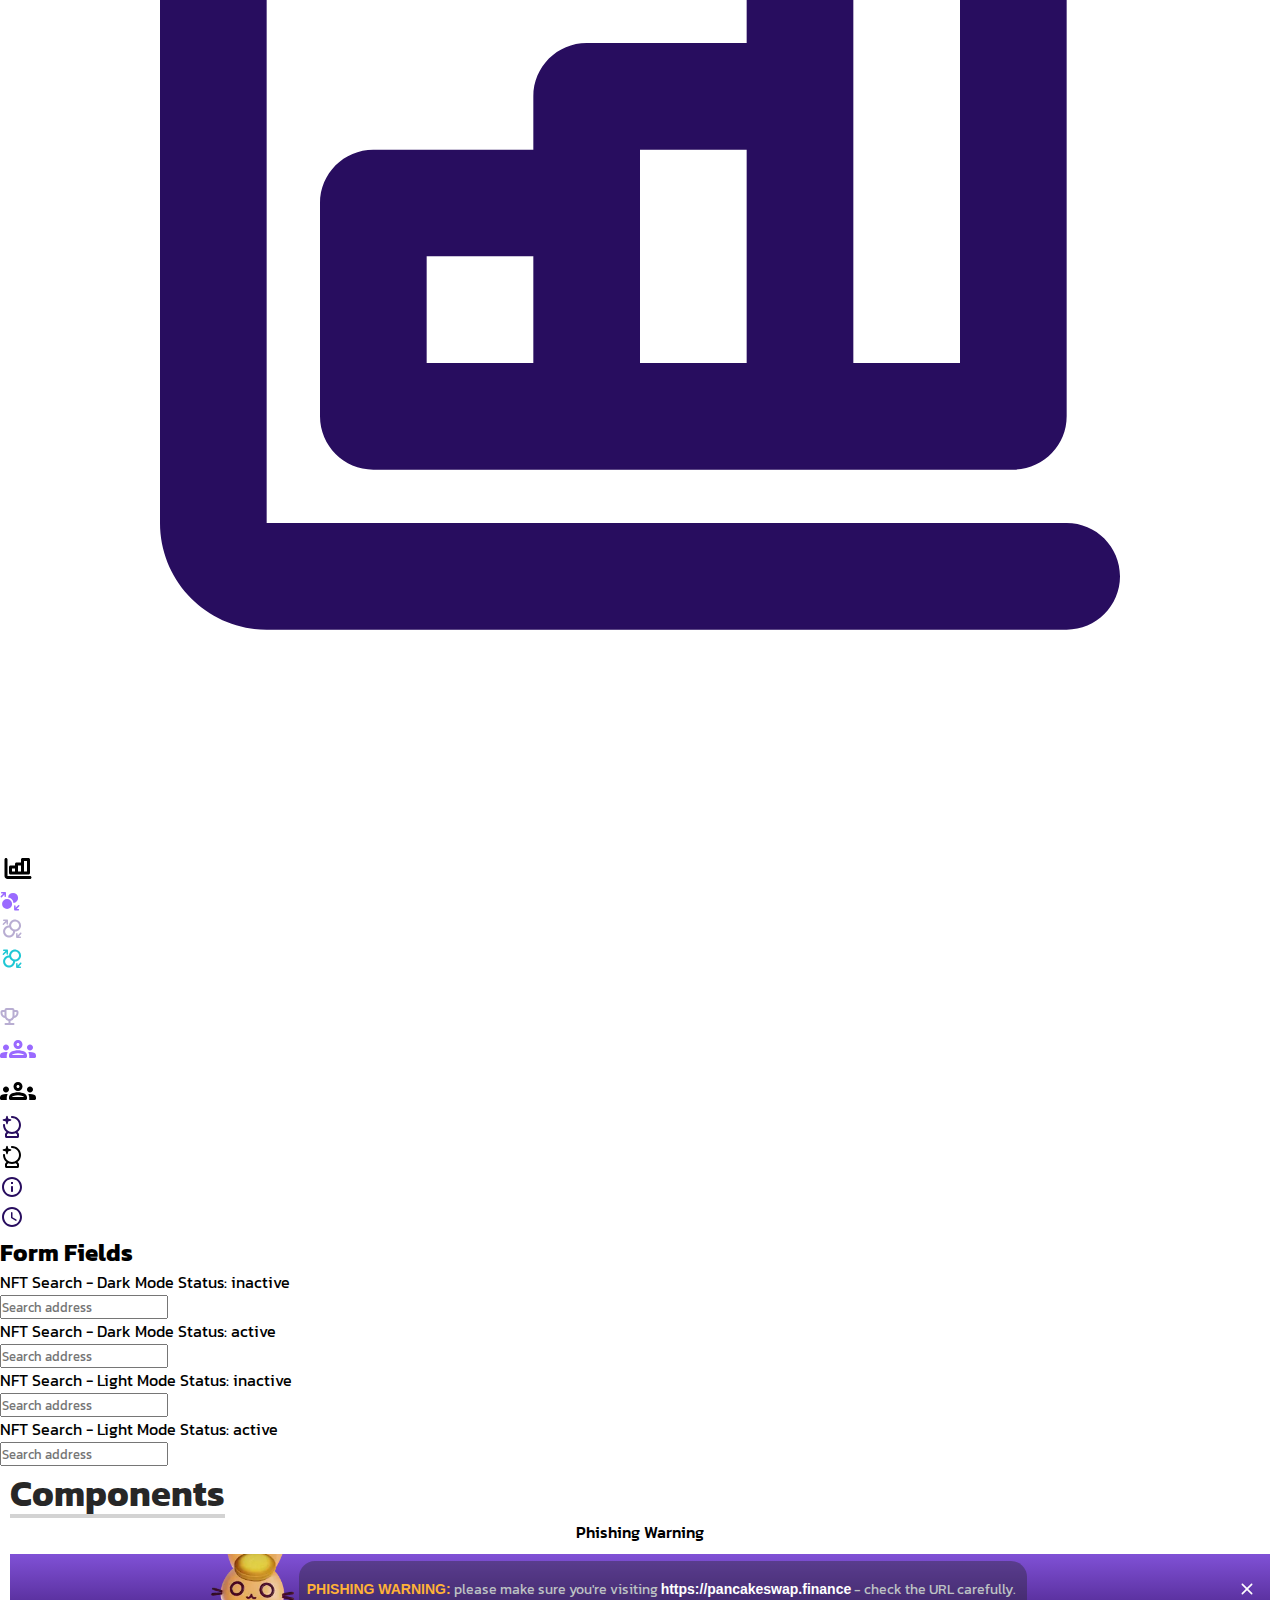
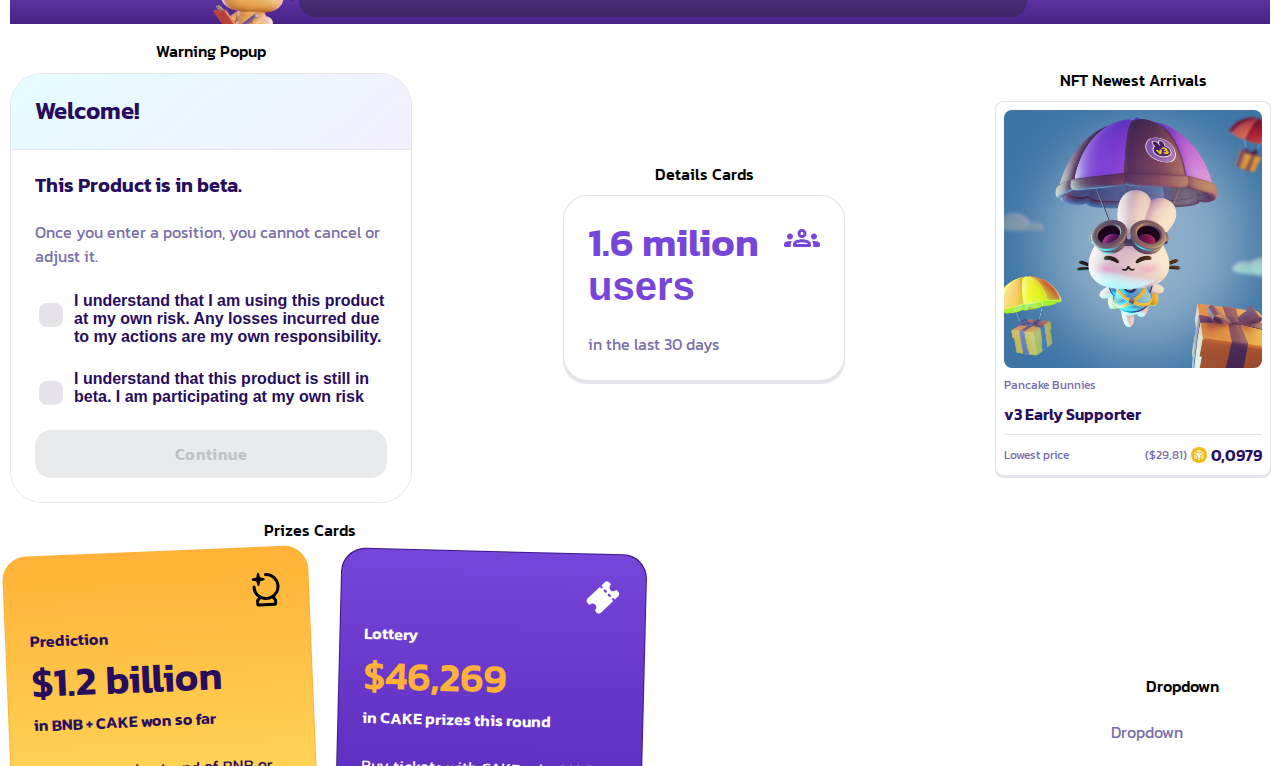
==== commit 173604f5: "Merge 'development' into feature/win-page" ====
--- a/designsystem/index.html
+++ b/designsystem/index.html
@@ -8,7 +8,6 @@
     <link rel="stylesheet" href="../css/index.css" />
   </head>
   <body>
-
     <div class="logo">
       <div class="logo__content">
         <div class="logo__text">
@@ -1208,7 +1207,7 @@
                 </svg>
               </div>
             </span>
-            <span class="icons__svg-content--other">
+            <span class="icons__svg-content--body-image">
               <div class="stacked-pink">
                 <svg
                   xmlns:xlink="http://www.w3.org/1999/xlink"
@@ -1481,96 +1480,8 @@
             </span>
           </div>
         </div>
-
-        <div class="arrow-up">
-          <span>Button arrow up</span>
-          <div><button class="button" id="btn-arrow-up">🡡</button></div>
-        </div>
       </div>
     </div>
-    <div class="container-tipography__title">
-        <h2>TYPOGRAPHY</h2>
-      </div>
-    <div class="container-tipography">
-      
-
-      <div class="container-tipography__first-column">
-        <div class="container-tipography__navbar">
-          <div class="container-tipography__title container-tipography__nav">
-            <p
-              class="container-tipography__intest container-tipography__intest--purple"
-            >
-              Navbar
-            </p>
-          </div>
-          <div class="container-tipography__size-family-nav">
-            <p class="container-tipography__font-family">Kanit, Sans-Serif</p>
-            <span>16 px</span>
-          </div>
-        </div>
-
-        <div class="container-tipography__space"></div>
-
-        <div class="container-tipography__container-title">
-          <div class="container-tipography__name-tip">
-            <p
-              class="container-tipography__intest container-tipography__intest--fs48"
-            >
-              Title
-            </p>
-          </div>
-          <div class="container-tipography__size-family-title">
-            <p class="container-tipography__font-family">Kanit, Sans-Serif</p>
-            <span>48 px</span>
-          </div>
-        </div>
-
-        <div class="container-tipography__space"></div>
-
-        <div class="container-tipography__container-button">
-          <div class="container-tipography__button-tip">
-            <p
-              class="container-tipography__intest container-tipography__intest--skyblue"
-            >
-              Button-text
-            </p>
-          </div>
-          <div class="container-tipography__size-family-button">
-            <p class="container-tipography__font-family">Kanit, Sans-Serif</p>
-            <span>16 px</span>
-          </div>
-        </div>
-      </div>
-
-      <div class="container-tipography__second-column">
-        <div class="container-tipography__container-footer">
-          <div class="container-tipography__footer-tip">
-            <p
-              class="container-tipography__intest container-tipography__intest--violet"
-            >
-              Footer title
-            </p>
-            <p
-              class="container-tipography__intest container-tipography__intest--white"
-            >
-              Footer link
-            </p>
-          </div>
-          <div class="container-tipography__size-family-footer">
-            <p class="container-tipography__font-family">Kanit, Sans-Serif</p>
-            <span>16 px</span>
-          </div>
-        </div>
-
-        <div class="container-tipography__space"></div>
-
-        <div class="container-tipography__container-label">
-          <div class="container-tipography__label-tip">
-            <p class="container-tipography__intest">Label</p>
-          </div>
-          <div class="container-tipography__size-family-label">
-            <p class="container-tipography__font-family">Kanit, Sans-Serif</p>
-            <span>16 px</span>
 
     <div class="form-fields">
       <div class="form-fields__text">
@@ -1643,7 +1554,9 @@
           <div class="phishing-popup">
             <div class="phishing-popup__content">
               <div class="phishing-popup__main">
-                <img src="../assets/images/other/phishing-warning-bunny.png" />
+                <img
+                  src="../assets/images/body-image/phishing-warning-bunny.png"
+                />
                 <div class="phishing-popup__text">
                   <p>
                     <span class="phishing-popup__text--orange"
@@ -1739,9 +1652,7 @@
           <div class="card-nft card-nft--lg">
             <a href="#">
               <div class="card-nft__image">
-                <img
-                  src="../assets/images/nft/newest arrivals/v3-early-supporter-1000.png"
-                />
+                <img src="../assets/images/nft/v3-early-supporter-1000.png" />
               </div>
               <div class="card-nft__name">
                 <p>Pancake Bunnies</p>
@@ -1868,207 +1779,495 @@
 
         <div class="components__description components__description--carousel">
           <p class="components__text">Carousel</p>
-          <div class="carousel">
-            <div class="carousel__protector carousel__item--selected">
-              <img src="../assets/images/other/pancakeProtectorBg.png" />
-              <div class="carousel__left">
-                <img src="../assets/images/other/ethXpancakeswap.png" />
-                <div class="carousel__gradient-text">
-                  Join Pancake Protectors
+          <div class="components__carousel-container">
+            <div class="carousel">
+              <div class="carousel__protector carousel__item--selected">
+                <div class="carousel__bg-container">
+                  <div class="carousel__bg">
+                    <img
+                      class="carousel__bg-image"
+                      src="../assets/images/body-image/pancakeProtectorBg.png"
+                      alt="pancake protector"
+                    />
+                  </div>
+                </div>
+                <div class="carousel__left">
+                  <div class="carousel__info">
+                    <span
+                      class="carousel__logo-img carousel__logo-img--protector"
+                    >
+                      <img
+                        src="../assets/images/body-image/ethXpancakeswap.png"
+                      />
+                    </span>
+                    <div class="carousel__gradient-text">
+                      Join Pancake Protectors
+                    </div>
+                    <div
+                      class="carousel__gradient-text carousel__gradient-text--small"
+                    >
+                      Exclusive Perks for PancakeSwap Bunnies and Squads
+                    </div>
+                    <div class="carousel__links carousel__links--protector">
+                      <a href="#">Details</a>
+                      <div class="carousel__separator-line"></div>
+                      <a href="#"
+                        >Play Now
+                        <svg
+                          viewBox="0 0 24 24"
+                          color="white"
+                          width="20px"
+                          xmlns="http://www.w3.org/2000/svg"
+                          class="sc-231a1e38-0 iDcbEw"
+                        >
+                          <path
+                            d="M5 13H16.17L11.29 17.88C10.9 18.27 10.9 18.91 11.29 19.3C11.68 19.69 12.31 19.69 12.7 19.3L19.29 12.71C19.68 12.32 19.68 11.69 19.29 11.3L12.71 4.7C12.32 4.31 11.69 4.31 11.3 4.7C10.91 5.09 10.91 5.72 11.3 6.11L16.17 11H5C4.45 11 4 11.45 4 12C4 12.55 4.45 13 5 13Z"
+                          ></path>
+                        </svg>
+                      </a>
+                    </div>
+                  </div>
+                </div>
+                <span
+                  class="carousel__bunny-image carousel__bunny-image--protector"
+                >
+                  <img
+                    src="../assets/images/body-image/pancakeProtectorBunny.png"
+                  />
+                </span>
+              </div>
+              <div class="carousel__trade carousel__item">
+                <div class="carousel__left">
+                  <div class="carousel__info">
+                    <p class="carousel__trade-text carousel__trade-text--sm">
+                      Trade to Earn Rewards
+                    </p>
+                    <p class="carousel__trade-text carousel__trade-text--big">
+                      5% trading rebate to be earned!
+                    </p>
+                    <div class="carousel__links carousel__links--trade">
+                      <a href="#"
+                        >Trade Now
+                        <svg
+                          viewBox="0 0 24 24"
+                          color="white"
+                          width="20px"
+                          xmlns="http://www.w3.org/2000/svg"
+                          class="sc-231a1e38-0 iDcbEw"
+                        >
+                          <path
+                            d="M5 13H16.17L11.29 17.88C10.9 18.27 10.9 18.91 11.29 19.3C11.68 19.69 12.31 19.69 12.7 19.3L19.29 12.71C19.68 12.32 19.68 11.69 19.29 11.3L12.71 4.7C12.32 4.31 11.69 4.31 11.3 4.7C10.91 5.09 10.91 5.72 11.3 6.11L16.17 11H5C4.45 11 4 11.45 4 12C4 12.55 4.45 13 5 13Z"
+                          ></path>
+                        </svg>
+                      </a>
+                      <a href="#"
+                        >Learn More
+                        <svg
+                          viewBox="0 0 24 24"
+                          color="primary"
+                          width="20px"
+                          xmlns="http://www.w3.org/2000/svg"
+                          class="sc-231a1e38-0 dTViYw"
+                        >
+                          <path
+                            d="M18 19H6C5.45 19 5 18.55 5 18V6C5 5.45 5.45 5 6 5H11C11.55 5 12 4.55 12 4C12 3.45 11.55 3 11 3H5C3.89 3 3 3.9 3 5V19C3 20.1 3.9 21 5 21H19C20.1 21 21 20.1 21 19V13C21 12.45 20.55 12 20 12C19.45 12 19 12.45 19 13V18C19 18.55 18.55 19 18 19ZM14 4C14 4.55 14.45 5 15 5H17.59L8.46 14.13C8.07 14.52 8.07 15.15 8.46 15.54C8.85 15.93 9.48 15.93 9.87 15.54L19 6.41V9C19 9.55 19.45 10 20 10C20.55 10 21 9.55 21 9V4C21 3.45 20.55 3 20 3H15C14.45 3 14 3.45 14 4Z"
+                          ></path>
+                        </svg>
+                      </a>
+                    </div>
+                  </div>
+                </div>
+                <span
+                  class="carousel__bunny-image carousel__bunny-image--trade"
+                >
+                  <img
+                    src="../assets/images/body-image/trading-reward-bunny.webp"
+                    alt="trading reward bunny"
+                  />
+                </span>
+                <div class="carousel__bg carousel__bg--trade">
+                  <img
+                    src="../assets/images/body-image/trading-reward-bg.webp"
+                    alt="trading reward background"
+                  />
+                </div>
+                <span
+                  class="carousel__animated-image carousel__animated-image--top"
+                >
+                  <img
+                    src="../assets/images/body-image/love-butter.webp"
+                    alt="love butter"
+                  />
+                </span>
+                <span
+                  class="carousel__animated-image carousel__animated-image--right"
+                >
+                  <img
+                    src="../assets/images/body-image/butter.webp"
+                    alt="butter"
+                  />
+                </span>
+                <span
+                  class="carousel__animated-image carousel__animated-image--bottom"
+                >
+                  <img
+                    src="../assets/images/body-image/butter-2.webp"
+                    alt="butter"
+                  />
+                </span>
+              </div>
+              <div class="carousel__staking carousel__item">
+                <div class="carousel__left">
+                  <div class="carousel__info">
+                    <span
+                      class="carousel__logo-img carousel__logo-img--staking"
+                    >
+                      <img
+                        src="../assets/images/body-image/liquidStakingTitle.png"
+                      />
+                    </span>
+                    <p class="carousel__staking-text">
+                      Liquid Staking Integration for WBETH:
+                    </p>
+                    <p class="carousel__staking-text-mobile">
+                      WBETH Liquid Staking
+                    </p>
+                    <div
+                      class="carousel__gradient-text carousel__gradient-text--staking"
+                    >
+                      ETH to WBETH conversion and earn ETH staking rewards!
+                    </div>
+                    <div
+                      class="carousel__gradient-text carousel__gradient-text--mobile"
+                    >
+                      Stake ETH Receive WBETH
+                    </div>
+                    <div class="carousel__links carousel__links--staking">
+                      <a href="#"
+                        >Get Started
+                        <svg
+                          viewBox="0 0 24 24"
+                          color="white"
+                          width="20px"
+                          xmlns="http://www.w3.org/2000/svg"
+                          class="sc-231a1e38-0 iDcbEw"
+                        >
+                          <path
+                            d="M5 13H16.17L11.29 17.88C10.9 18.27 10.9 18.91 11.29 19.3C11.68 19.69 12.31 19.69 12.7 19.3L19.29 12.71C19.68 12.32 19.68 11.69 19.29 11.3L12.71 4.7C12.32 4.31 11.69 4.31 11.3 4.7C10.91 5.09 10.91 5.72 11.3 6.11L16.17 11H5C4.45 11 4 11.45 4 12C4 12.55 4.45 13 5 13Z"
+                          ></path>
+                        </svg>
+                      </a>
+                      <a href="#">Learn More </a>
+                    </div>
+                  </div>
+                </div>
+                <span
+                  class="carousel__bunny-image carousel__bunny-image--staking"
+                >
+                  <img
+                    src="../assets/images/body-image/liquidStakingBunny.png"
+                    alt="liquid staking bunny"
+                  />
+                </span>
+                <div
+                  class="carousel__staking-coin carousel__staking-coin--center"
+                >
+                  <img
+                    src="../assets/images/body-image/liquidStakingBunnyBg1.png"
+                    alt="coin bg"
+                  />
                 </div>
                 <div
-                  class="carousel__gradient-text carousel__gradient-text--small"
-                >
-                  Exclusive Perks for PancakeSwap Bunnies and Squads
+                  class="carousel__staking-coin carousel__staking-coin--right"
+                >
+                  <img
+                    src="../assets/images/body-image/liquidStakingBunnyBg2.png"
+                    alt="coin bg"
+                  />
                 </div>
-                <div class="carousel__links">
-                  <a href="#">Details</a>
-                  <div class="carousel__separator-line"></div>
-                  <a href="#"
-                    >Play Now
-                    <svg
-                      viewBox="0 0 24 24"
-                      color="white"
-                      width="20px"
-                      xmlns="http://www.w3.org/2000/svg"
-                      class="sc-231a1e38-0 iDcbEw"
+                <span
+                  class="carousel__animated-image carousel__animated-image--staking-star-sm"
+                >
+                  <img
+                    src="../assets/images/body-image/liquidStakingBunnyBg4.png"
+                    alt="star"
+                  />
+                </span>
+                <span
+                  class="carousel__animated-image carousel__animated-image--staking-star-big"
+                >
+                  <img
+                    src="../assets/images/body-image/liquidStakingBunnyBg3.png"
+                    alt="star"
+                  />
+                </span>
+              </div>
+              <div class="carousel__v3 carousel__item">
+                <div class="carousel__left">
+                  <div class="carousel__info">
+                    <div
+                      class="carousel__gradient-text carousel__gradient-text--v3"
                     >
-                      <path
-                        d="M5 13H16.17L11.29 17.88C10.9 18.27 10.9 18.91 11.29 19.3C11.68 19.69 12.31 19.69 12.7 19.3L19.29 12.71C19.68 12.32 19.68 11.69 19.29 11.3L12.71 4.7C12.32 4.31 11.69 4.31 11.3 4.7C10.91 5.09 10.91 5.72 11.3 6.11L16.17 11H5C4.45 11 4 11.45 4 12C4 12.55 4.45 13 5 13Z"
-                      ></path>
-                    </svg>
-                  </a>
+                      Ev3ryone's Favourite D3X
+                    </div>
+                    <p class="carousel__v3-text">
+                      <svg
+                        viewBox="0 0 198 199"
+                        color="text"
+                        width="20px"
+                        xmlns="http://www.w3.org/2000/svg"
+                        class="sc-231a1e38-0 dPwWVs"
+                      >
+                        <path
+                          fill-rule="evenodd"
+                          clip-rule="evenodd"
+                          d="M98.552 198.607c-29.49-.022-53.246-7.027-69.844-19.609C11.91 166.265 3 148.195 3 127.748c0-19.701 8.891-33.907 18.952-43.51 7.884-7.525 16.584-12.344 22.642-15.117-1.37-4.162-3.079-9.61-4.608-15.238-2.046-7.53-4.053-16.366-4.053-22.84 0-7.663 1.687-15.36 6.238-21.34C46.98 3.385 54.218 0 62.926 0c6.806 0 12.584 2.499 17.108 6.81 4.324 4.12 7.202 9.593 9.189 15.298 3.491 10.024 4.85 22.618 5.232 35.187h8.341c.382-12.569 1.741-25.163 5.233-35.187 1.987-5.705 4.865-11.177 9.189-15.298C121.741 2.5 127.519 0 134.325 0c8.708 0 15.947 3.385 20.755 9.703 4.551 5.98 6.239 13.677 6.239 21.34 0 6.474-2.007 15.31-4.054 22.84-1.529 5.628-3.238 11.076-4.608 15.238 6.058 2.773 14.759 7.592 22.643 15.118 10.06 9.602 18.952 23.808 18.952 43.509 0 20.447-8.911 38.517-25.708 51.25-16.598 12.582-40.354 19.587-69.844 19.609h-.148z"
+                          fill="#633001"
+                        ></path>
+                        <path
+                          d="M62.926 7.288c-12.754 0-18.626 9.516-18.626 22.675 0 10.46 6.822 31.408 9.621 39.563.63 1.835-.36 3.844-2.164 4.555-10.222 4.031-40.39 18.789-40.39 52.588 0 35.603 30.658 62.448 87.191 62.49h.135c56.534-.042 87.19-26.887 87.19-62.49 0-33.799-30.167-48.557-40.389-52.588-1.804-.71-2.794-2.72-2.164-4.555 2.799-8.154 9.621-29.103 9.621-39.563 0-13.16-5.871-22.675-18.626-22.675-18.36 0-22.936 26.007-23.263 53.92-.022 1.863-1.528 3.375-3.392 3.375H89.58c-1.863 0-3.37-1.512-3.391-3.375-.326-27.913-4.903-53.92-23.263-53.92z"
+                          fill="#D1884F"
+                        ></path>
+                        <path
+                          d="M98.693 177.755c-41.538 0-87.253-22.235-87.325-51.018v.134c0 35.632 30.705 62.491 87.325 62.491 56.62 0 87.325-26.859 87.325-62.491v-.134c-.072 28.783-45.787 51.018-87.325 51.018z"
+                          fill="#FEDC90"
+                        ></path>
+                        <path
+                          class="eye"
+                          d="M75.614 117.896c0 9.718-4.593 14.779-10.258 14.779-5.665 0-10.258-5.061-10.258-14.779s4.593-14.779 10.258-14.779c5.665 0 10.258 5.061 10.258 14.779zM142.288 117.896c0 9.718-4.592 14.779-10.257 14.779-5.666 0-10.258-5.061-10.258-14.779s4.592-14.779 10.258-14.779c5.665 0 10.257 5.061 10.257 14.779z"
+                          fill="#633001"
+                        ></path>
+                      </svg>
+                      PancakeSwap v3 is live!
+                    </p>
+                    <div class="carousel__links carousel__links--v3">
+                      <a href="#"
+                        >Discover V3<svg
+                          viewBox="0 0 24 24"
+                          color="invertedContrast"
+                          width="20px"
+                          xmlns="http://www.w3.org/2000/svg"
+                          class="sc-231a1e38-0 ietCJc"
+                        >
+                          <path
+                            d="M18 19H6C5.45 19 5 18.55 5 18V6C5 5.45 5.45 5 6 5H11C11.55 5 12 4.55 12 4C12 3.45 11.55 3 11 3H5C3.89 3 3 3.9 3 5V19C3 20.1 3.9 21 5 21H19C20.1 21 21 20.1 21 19V13C21 12.45 20.55 12 20 12C19.45 12 19 12.45 19 13V18C19 18.55 18.55 19 18 19ZM14 4C14 4.55 14.45 5 15 5H17.59L8.46 14.13C8.07 14.52 8.07 15.15 8.46 15.54C8.85 15.93 9.48 15.93 9.87 15.54L19 6.41V9C19 9.55 19.45 10 20 10C20.55 10 21 9.55 21 9V4C21 3.45 20.55 3 20 3H15C14.45 3 14 3.45 14 4Z"
+                          ></path>
+                        </svg>
+                      </a>
+                    </div>
+                  </div>
                 </div>
-              </div>
-              <div class="carousel__right">
-                <img src="../assets/images/other/pancakeProtectorBunny.png" />
-              </div>
-            </div>
-            <div class="carousel__item"></div>
-            <!-- da cambiare nome -->
-            <div class="carousel__item"></div>
-            <!-- da cambiare nome -->
-            <div class="carousel__item"></div>
-            <!-- da cambiare nome -->
-            <div class="carousel__item"></div>
-            <!-- da cambiare nome -->
-            <div class="carousel__item"></div>
-            <!-- da cambiare nome -->
-            <div class="carousel__item"></div>
-            <!-- da cambiare nome -->
-            <div class="carousel__item"></div>
-            <!-- da cambiare nome -->
-            <div class="carousel__nav">
-              <button
-                class="carousel__button carousel__button--selected"
-              ></button>
-              <button class="carousel__button"></button>
-              <button class="carousel__button"></button>
-              <button class="carousel__button"></button>
-              <button class="carousel__button"></button>
-              <button class="carousel__button"></button>
-              <button class="carousel__button"></button>
-              <button class="carousel__button"></button>
+                <span class="carousel__bunny-image carousel__bunny-image--v3">
+                  <img
+                    src="../assets/images/body-image/v3LaunchBunny.png"
+                    alt="v3 bunny"
+                  />
+                </span>
+                <div class="carousel__v3-moon carousel__v3-moon">
+                  <img
+                    src="../assets/images/body-image/v3LaunchBg.png"
+                    alt="moon"
+                  />
+                </div>
+                <div
+                  class="carousel__animated-image carousel__animated-image--v3-coin"
+                >
+                  <img
+                    src="../assets/images/body-image/v3LaunchBnb.png"
+                    alt="bnb coin"
+                  />
+                </div>
+                <span
+                  class="carousel__animated-image carousel__animated-image--v3-eth"
+                >
+                  <img
+                    src="../assets/images/body-image/v3LaunchEth.png"
+                    alt="eth coin"
+                  />
+                </span>
+                <span
+                  class="carousel__animated-image carousel__animated-image--v3-flag"
+                >
+                  <img
+                    src="../assets/images/body-image/v3LaunchFlag.png"
+                    alt="v3 flag"
+                  />
+                </span>
+              </div>
+              <div class="carousel__migrate carousel__item">
+                <div class="carousel__left">
+                  <div class="carousel__info">
+                    <p
+                      class="carousel__migrate-text carousel__migrate-text--big"
+                    >
+                      PancakeSwap v3 Migration
+                    </p>
+                    <p
+                      class="carousel__migrate-text carousel__migrate-text--mobile-big"
+                    >
+                      <svg
+                        viewBox="0 0 198 199"
+                        width="24"
+                        height="24"
+                        color="text"
+                        xmlns="http://www.w3.org/2000/svg"
+                        class="sc-231a1e38-0 hesVAk"
+                      >
+                        <path
+                          fill-rule="evenodd"
+                          clip-rule="evenodd"
+                          d="M98.552 198.607c-29.49-.022-53.246-7.027-69.844-19.609C11.91 166.265 3 148.195 3 127.748c0-19.701 8.891-33.907 18.952-43.51 7.884-7.525 16.584-12.344 22.642-15.117-1.37-4.162-3.079-9.61-4.608-15.238-2.046-7.53-4.053-16.366-4.053-22.84 0-7.663 1.687-15.36 6.238-21.34C46.98 3.385 54.218 0 62.926 0c6.806 0 12.584 2.499 17.108 6.81 4.324 4.12 7.202 9.593 9.189 15.298 3.491 10.024 4.85 22.618 5.232 35.187h8.341c.382-12.569 1.741-25.163 5.233-35.187 1.987-5.705 4.865-11.177 9.189-15.298C121.741 2.5 127.519 0 134.325 0c8.708 0 15.947 3.385 20.755 9.703 4.551 5.98 6.239 13.677 6.239 21.34 0 6.474-2.007 15.31-4.054 22.84-1.529 5.628-3.238 11.076-4.608 15.238 6.058 2.773 14.759 7.592 22.643 15.118 10.06 9.602 18.952 23.808 18.952 43.509 0 20.447-8.911 38.517-25.708 51.25-16.598 12.582-40.354 19.587-69.844 19.609h-.148z"
+                          fill="#633001"
+                        ></path>
+                        <path
+                          d="M62.926 7.288c-12.754 0-18.626 9.516-18.626 22.675 0 10.46 6.822 31.408 9.621 39.563.63 1.835-.36 3.844-2.164 4.555-10.222 4.031-40.39 18.789-40.39 52.588 0 35.603 30.658 62.448 87.191 62.49h.135c56.534-.042 87.19-26.887 87.19-62.49 0-33.799-30.167-48.557-40.389-52.588-1.804-.71-2.794-2.72-2.164-4.555 2.799-8.154 9.621-29.103 9.621-39.563 0-13.16-5.871-22.675-18.626-22.675-18.36 0-22.936 26.007-23.263 53.92-.022 1.863-1.528 3.375-3.392 3.375H89.58c-1.863 0-3.37-1.512-3.391-3.375-.326-27.913-4.903-53.92-23.263-53.92z"
+                          fill="#D1884F"
+                        ></path>
+                        <path
+                          d="M98.693 177.755c-41.538 0-87.253-22.235-87.325-51.018v.134c0 35.632 30.705 62.491 87.325 62.491 56.62 0 87.325-26.859 87.325-62.491v-.134c-.072 28.783-45.787 51.018-87.325 51.018z"
+                          fill="#FEDC90"
+                        ></path>
+                        <path
+                          class="eye"
+                          d="M75.614 117.896c0 9.718-4.593 14.779-10.258 14.779-5.665 0-10.258-5.061-10.258-14.779s4.593-14.779 10.258-14.779c5.665 0 10.258 5.061 10.258 14.779zM142.288 117.896c0 9.718-4.592 14.779-10.257 14.779-5.666 0-10.258-5.061-10.258-14.779s4.592-14.779 10.258-14.779c5.665 0 10.257 5.061 10.257 14.779z"
+                          fill="#633001"
+                        ></path>
+                      </svg>
+                      PCS v3 Migration
+                    </p>
+                    <p
+                      class="carousel__migrate-text carousel__migrate-text--sm"
+                    >
+                      Migrate to continue farming CAKE rewards and earning
+                      trading fees.
+                    </p>
+                    <div class="carousel__links carousel__links--migrate">
+                      <a href="#"
+                        >Proceed<svg
+                          viewBox="0 0 24 24"
+                          color="white"
+                          width="20px"
+                          xmlns="http://www.w3.org/2000/svg"
+                          class="sc-231a1e38-0 iDcbEw"
+                        >
+                          <path
+                            d="M5 13H16.17L11.29 17.88C10.9 18.27 10.9 18.91 11.29 19.3C11.68 19.69 12.31 19.69 12.7 19.3L19.29 12.71C19.68 12.32 19.68 11.69 19.29 11.3L12.71 4.7C12.32 4.31 11.69 4.31 11.3 4.7C10.91 5.09 10.91 5.72 11.3 6.11L16.17 11H5C4.45 11 4 11.45 4 12C4 12.55 4.45 13 5 13Z"
+                          ></path>
+                        </svg>
+                      </a>
+                      <a href="#"
+                        >Guide
+                        <svg
+                          viewBox="0 0 24 24"
+                          color="invertedContrast"
+                          width="20px"
+                          xmlns="http://www.w3.org/2000/svg"
+                          class="sc-231a1e38-0 ietCJc"
+                        >
+                          <path
+                            d="M18 19H6C5.45 19 5 18.55 5 18V6C5 5.45 5.45 5 6 5H11C11.55 5 12 4.55 12 4C12 3.45 11.55 3 11 3H5C3.89 3 3 3.9 3 5V19C3 20.1 3.9 21 5 21H19C20.1 21 21 20.1 21 19V13C21 12.45 20.55 12 20 12C19.45 12 19 12.45 19 13V18C19 18.55 18.55 19 18 19ZM14 4C14 4.55 14.45 5 15 5H17.59L8.46 14.13C8.07 14.52 8.07 15.15 8.46 15.54C8.85 15.93 9.48 15.93 9.87 15.54L19 6.41V9C19 9.55 19.45 10 20 10C20.55 10 21 9.55 21 9V4C21 3.45 20.55 3 20 3H15C14.45 3 14 3.45 14 4Z"
+                          ></path>
+                        </svg>
+                      </a>
+                    </div>
+                  </div>
+                </div>
+                <span
+                  class="carousel__bunny-image carousel__bunny-image--migrate"
+                >
+                  <img
+                    src="../assets/images/body-image/farmV3MigrationBunny.png"
+                    alt="v3 bunny"
+                  />
+                </span>
+              </div>
+              <div class="carousel__teams carousel__item">
+                <div class="carousel__left">
+                  <div class="carousel__info">
+                    <p class="carousel__logo-img carousel__logo-img--teams">
+                      <img
+                        src="../assets/images/body-image/ethXpancakeswap.png"
+                      />
+                    </p>
+                    <p class="carousel__teams-text">gm eth teams</p>
+                    <div class="carousel__links carousel__links--teams">
+                      <a href="#"
+                        >👋 Get in Touch
+                        <svg
+                          viewBox="0 0 24 24"
+                          color="invertedContrast"
+                          width="20px"
+                          xmlns="http://www.w3.org/2000/svg"
+                          class="sc-231a1e38-0 ietCJc"
+                        >
+                          <path
+                            d="M18 19H6C5.45 19 5 18.55 5 18V6C5 5.45 5.45 5 6 5H11C11.55 5 12 4.55 12 4C12 3.45 11.55 3 11 3H5C3.89 3 3 3.9 3 5V19C3 20.1 3.9 21 5 21H19C20.1 21 21 20.1 21 19V13C21 12.45 20.55 12 20 12C19.45 12 19 12.45 19 13V18C19 18.55 18.55 19 18 19ZM14 4C14 4.55 14.45 5 15 5H17.59L8.46 14.13C8.07 14.52 8.07 15.15 8.46 15.54C8.85 15.93 9.48 15.93 9.87 15.54L19 6.41V9C19 9.55 19.45 10 20 10C20.55 10 21 9.55 21 9V4C21 3.45 20.55 3 20 3H15C14.45 3 14 3.45 14 4Z"
+                          ></path>
+                        </svg>
+                      </a>
+                    </div>
+                  </div>
+                </div>
+                <span
+                  class="carousel__bunny-image carousel__bunny-image--teams"
+                >
+                  <img
+                    src="../assets/images/body-image/ETHBunny.png"
+                    alt="teams bunny"
+                  />
+                </span>
+              </div>
+              <div class="carousel__perpetual carousel__item">
+                <div class="carousel__left">
+                  <div class="carousel__info">
+                    <div
+                      class="carousel__gradient-text carousel__gradient-text--perpetual"
+                    >
+                      Perpetual Futures
+                    </div>
+                    <p class="carousel__perpetual-text">Up to 100× Leverage</p>
+                    <div class="carousel__links carousel__links--perpetual">
+                      <a href="#"
+                        >Trade Now
+                        <svg
+                          viewBox="0 0 24 24"
+                          color="invertedContrast"
+                          width="20px"
+                          xmlns="http://www.w3.org/2000/svg"
+                          class="sc-231a1e38-0 ietCJc"
+                        >
+                          <path
+                            d="M5 13H16.17L11.29 17.88C10.9 18.27 10.9 18.91 11.29 19.3C11.68 19.69 12.31 19.69 12.7 19.3L19.29 12.71C19.68 12.32 19.68 11.69 19.29 11.3L12.71 4.7C12.32 4.31 11.69 4.31 11.3 4.7C10.91 5.09 10.91 5.72 11.3 6.11L16.17 11H5C4.45 11 4 11.45 4 12C4 12.55 4.45 13 5 13Z"
+                          ></path>
+                        </svg>
+                      </a>
+                    </div>
+                  </div>
+                </div>
+                <span
+                  class="carousel__bunny-image carousel__bunny-image--perpetual"
+                >
+                  <img
+                    src="../assets/images/body-image/perpetual.webp"
+                    alt="perpetual bunny"
+                  />
+                </span>
+              </div>
+              <div class="carousel__nav">
+                <button
+                  class="carousel__button carousel__button--active"
+                ></button>
+                <button class="carousel__button"></button>
+                <button class="carousel__button"></button>
+                <button class="carousel__button"></button>
+                <button class="carousel__button"></button>
+                <button class="carousel__button"></button>
+                <button class="carousel__button"></button>
+              </div>
             </div>
           </div>
         </div>
       </div>
     </div>
-    <div class="container-tipography__title">
-        <h2>TYPOGRAPHY</h2>
-      </div>
-    <div class="container-tipography">
-      
-
-      <div class="container-tipography__first-column">
-        <div class="container-tipography__navbar">
-          <div class="container-tipography__title container-tipography__nav">
-            <p
-              class="container-tipography__intest container-tipography__intest--purple"
-            >
-              Navbar
-            </p>
-          </div>
-          <div class="container-tipography__size-family-nav">
-            <p class="container-tipography__font-family">Kanit, Sans-Serif</p>
-            <span>16 px</span>
-          </div>
-        </div>
-
-        <div class="container-tipography__space"></div>
-
-        <div class="container-tipography__container-title">
-          <div class="container-tipography__name-tip">
-            <p
-              class="container-tipography__intest container-tipography__intest--fs48"
-            >
-              Title
-            </p>
-          </div>
-          <div class="container-tipography__size-family-title">
-            <p class="container-tipography__font-family">Kanit, Sans-Serif</p>
-            <span>48 px</span>
-          </div>
-        </div>
-
-        <div class="container-tipography__space"></div>
-
-        <div class="container-tipography__container-button">
-          <div class="container-tipography__button-tip">
-            <p
-              class="container-tipography__intest container-tipography__intest--skyblue"
-            >
-              Button-text
-            </p>
-          </div>
-          <div class="container-tipography__size-family-button">
-            <p class="container-tipography__font-family">Kanit, Sans-Serif</p>
-            <span>16 px</span>
-          </div>
-        </div>
-      </div>
-
-      <div class="container-tipography__second-column">
-        <div class="container-tipography__container-footer">
-          <div class="container-tipography__footer-tip">
-            <p
-              class="container-tipography__intest container-tipography__intest--violet"
-            >
-              Footer title
-            </p>
-            <p
-              class="container-tipography__intest container-tipography__intest--white"
-            >
-              Footer link
-            </p>
-          </div>
-          <div class="container-tipography__size-family-footer">
-            <p class="container-tipography__font-family">Kanit, Sans-Serif</p>
-            <span>16 px</span>
-          </div>
-        </div>
-
-        <div class="container-tipography__space"></div>
-
-        <div class="container-tipography__container-label">
-          <div class="container-tipography__label-tip">
-            <p class="container-tipography__intest">Label</p>
-          </div>
-          <div class="container-tipography__size-family-label">
-            <p class="container-tipography__font-family">Kanit, Sans-Serif</p>
-            <span>16 px</span>
-          </div>
-        </div>
-
-        <div class="container-tipography__space"></div>
-
-        <div class="container-tipography__container-nft">
-          <div class="container-tipography__nft-tip">
-            <p
-              class="container-tipography__intest container-tipography__intest--fs20 container-tipography__intest--fs20__purpledark"
-            >
-              Nft description
-            </p>
-          </div>
-          <div class="container-tipography__size-family-nft">
-            <p class="container-tipography__font-family">Kanit, Sans-Serif</p>
-            <span>20 px</span>
-          </div>
-        </div>
-      </div>
-
-      <div class="container-tipography__third-column">
-        <div class="container-tipography__container-body">
-          <div class="container-tipography__body-tip">
-            <p
-              class="container-tipography__intest container-tipography__intest--fs20 container-tipography__intest--fs20__turquoise"
-            >
-              Body
-            </p>
-            <p
-              class="container-tipography__intest container-tipography__intest--fs20 container-tipography__intest--fs20 container-tipography__intest--fs20__violet"
-            >
-              Body
-            </p>
-            <p
-              class="container-tipography__intest container-tipography__intest--fs20 container-tipography__intest--fs20__darkviolet"
-            >
-              Body night
-            </p>
-          </div>
-          <div class="container-tipography__size-family-body">
-            <p class="container-tipography__font-family">Kanit, Sans-Serif</p>
-            <span>20 px</span>
-          </div>
-          <div
-            class="container-tipography__space container-tipography__space--body"
-          ></div>
-        </div>
-      </div>
-    </div>
-
-    <div class="icons"></div>
-    <div class="form-fields"></div>
-    <div class="components"></div>
   </body>
 </html>
--- a/css/index.css
+++ b/css/index.css
@@ -0,0 +1,3 @@
+@import url("./template/index.css");
+@import url("./components/index.css");
+@import url("./components/sections/seventh-section.css");
